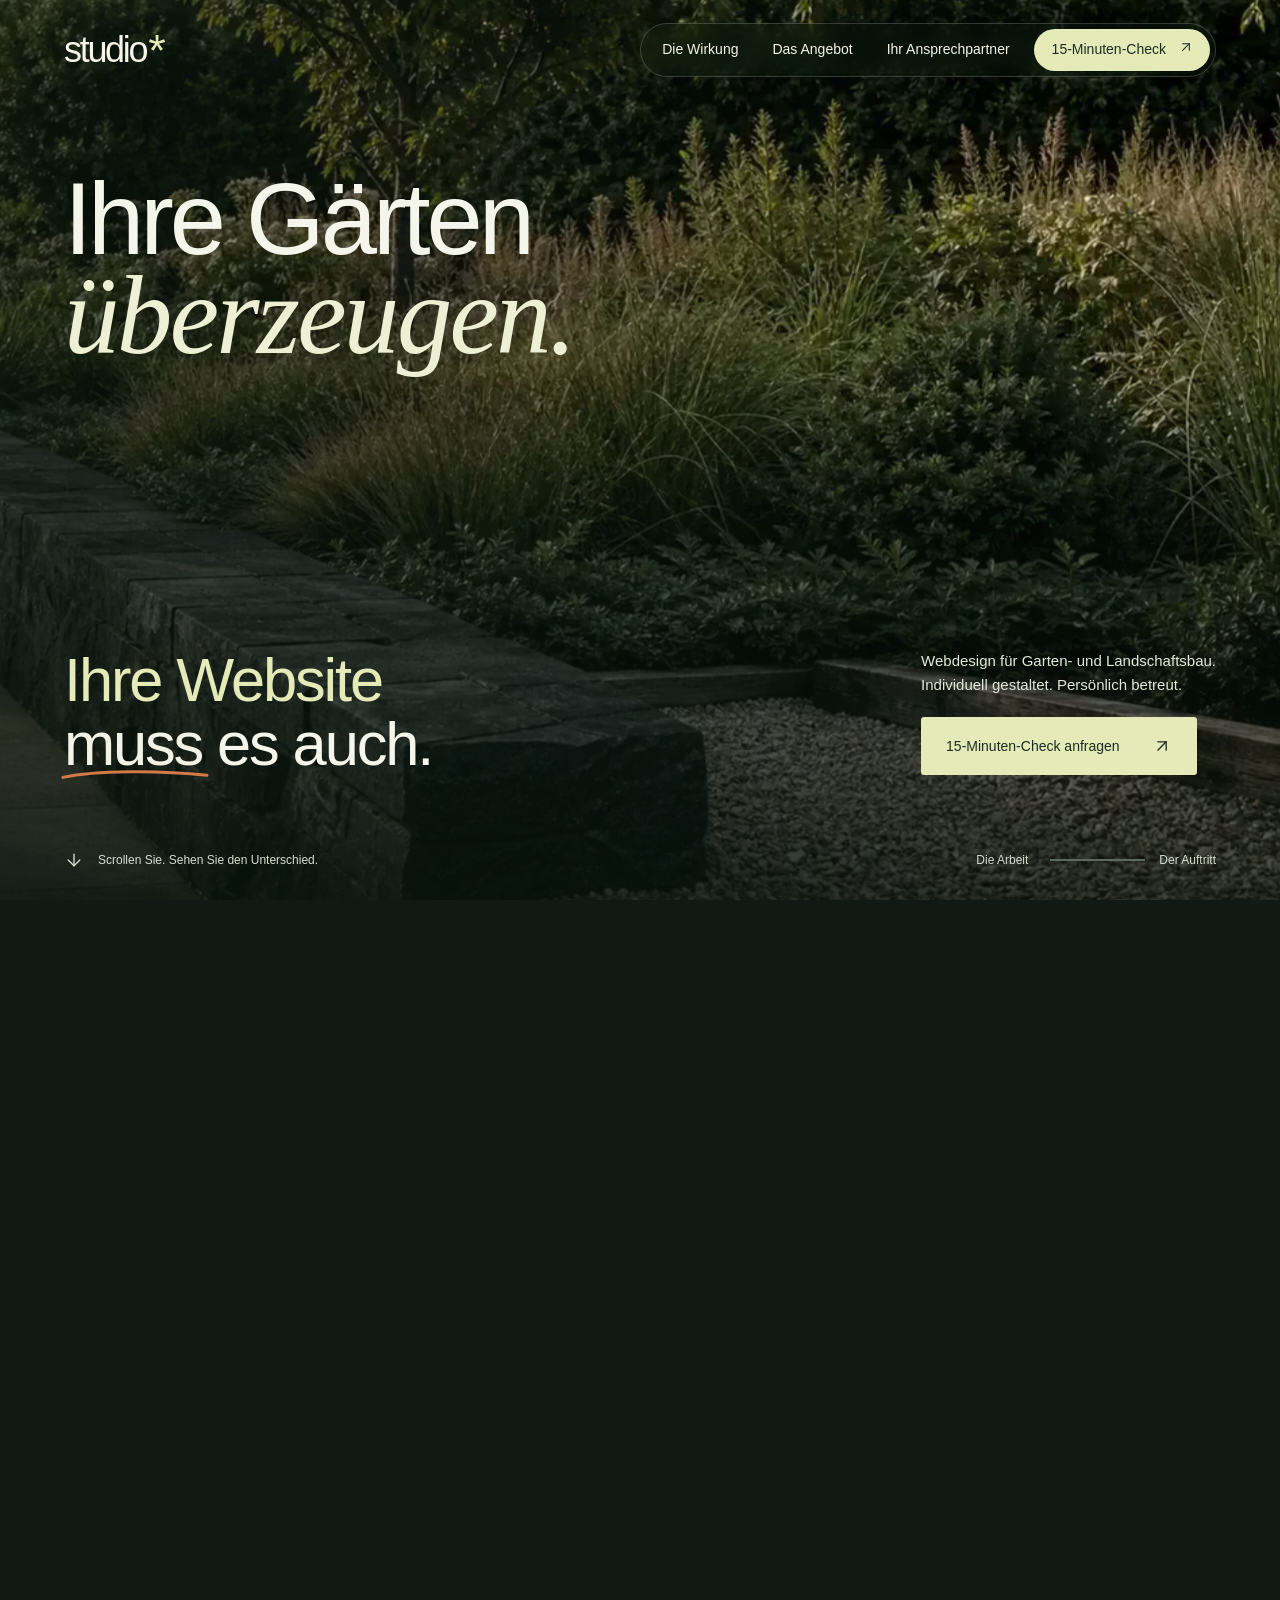
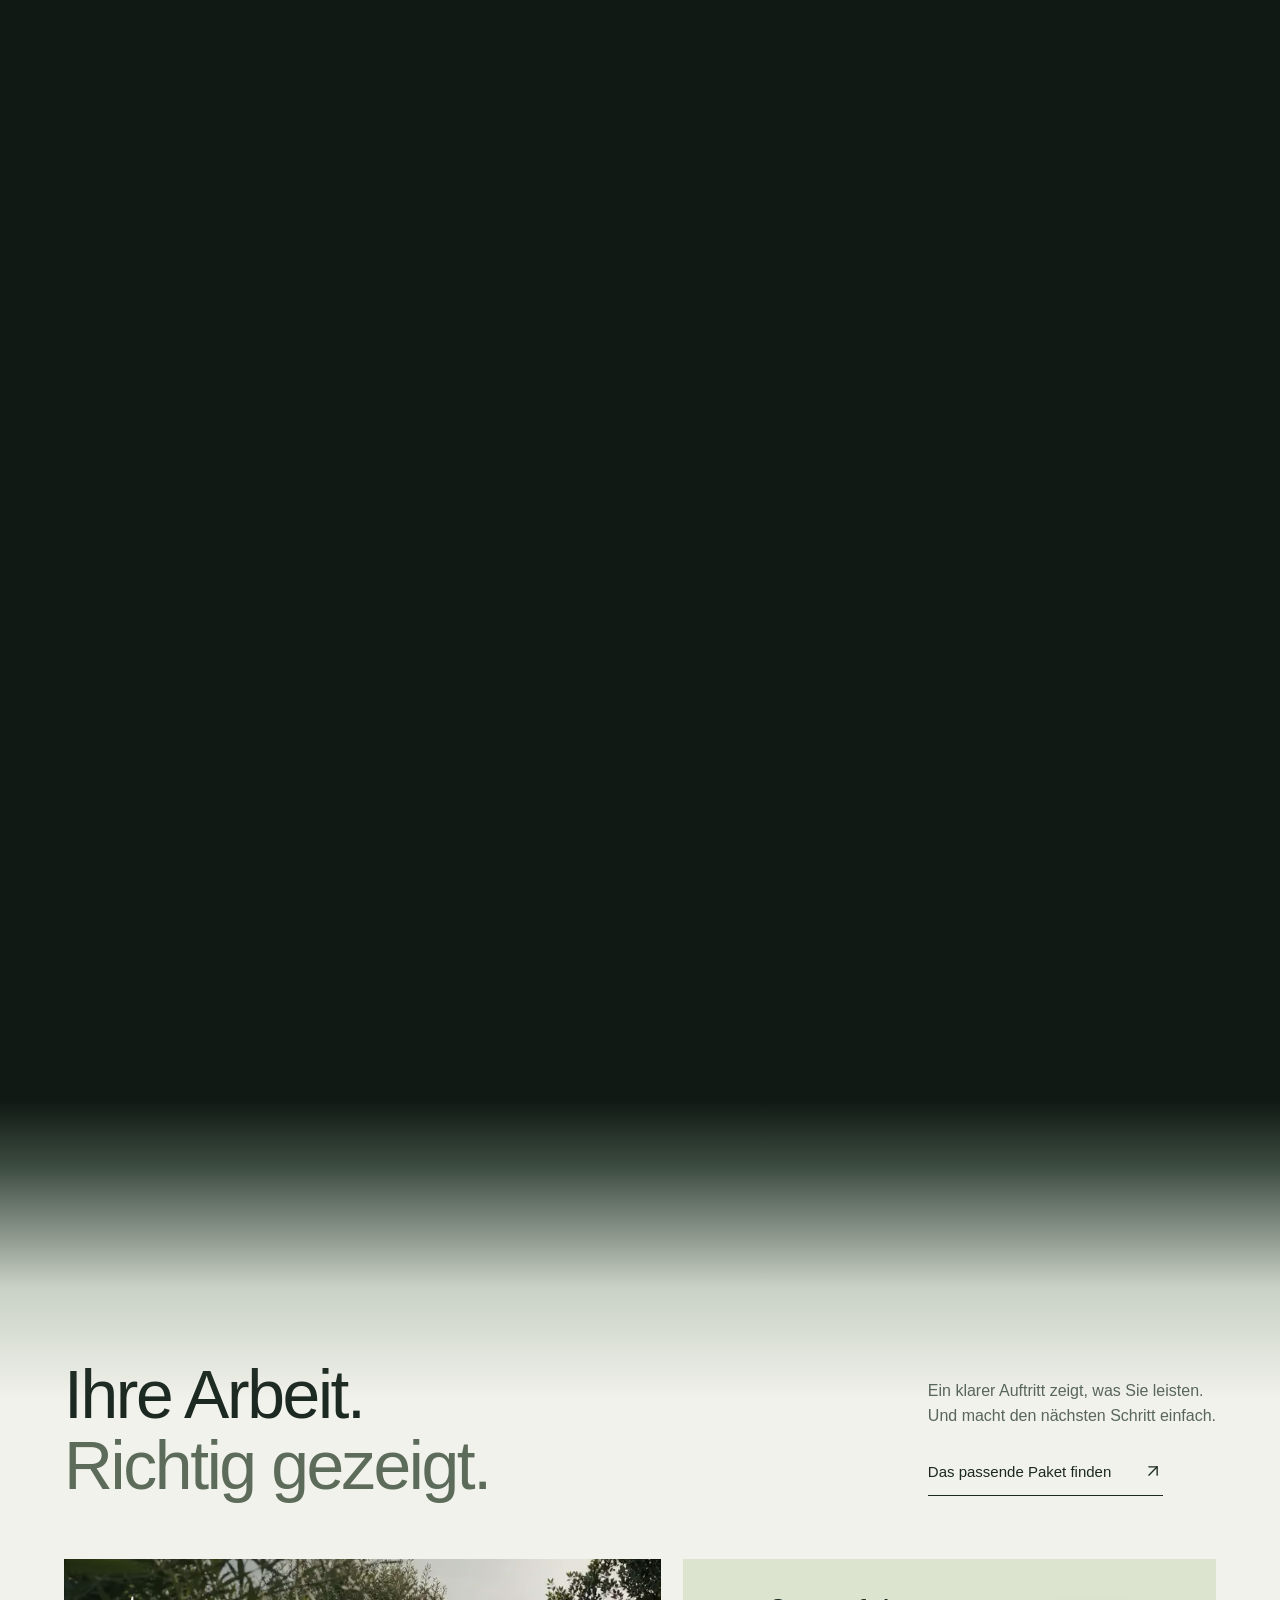
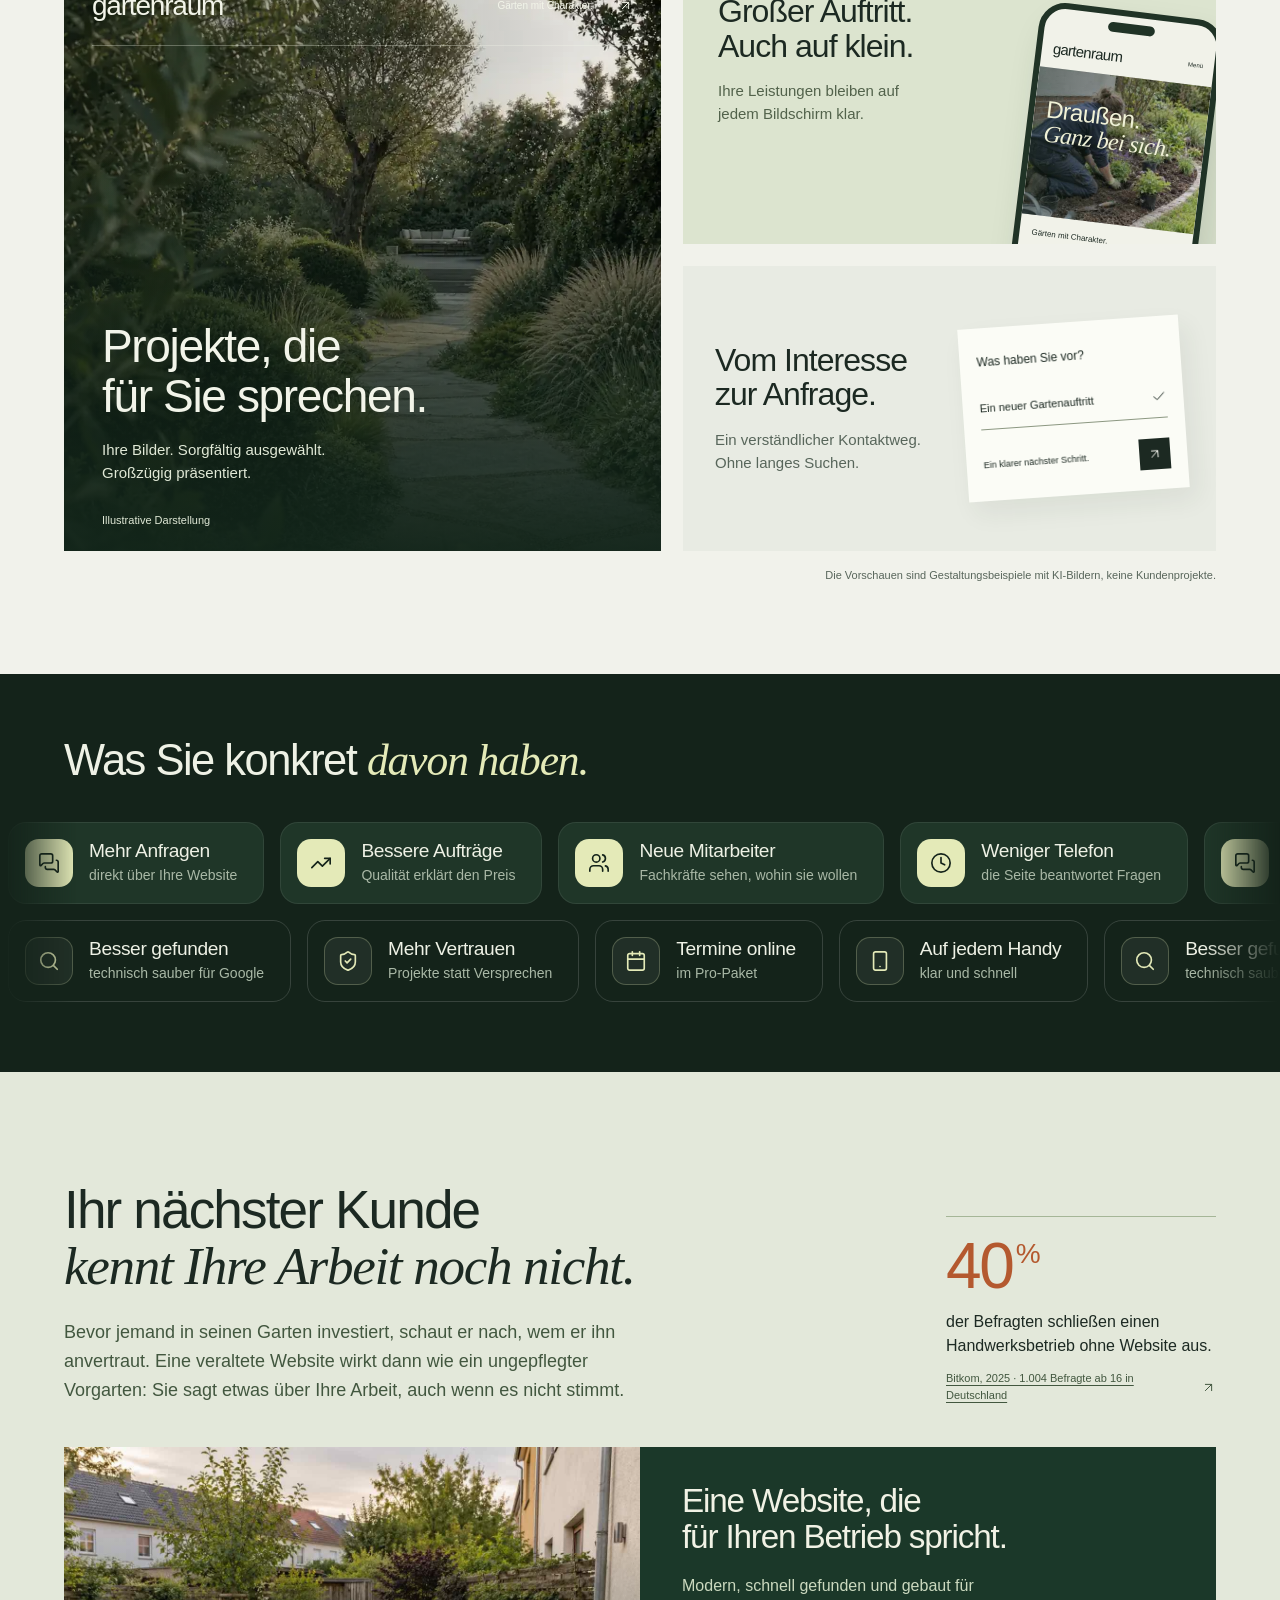
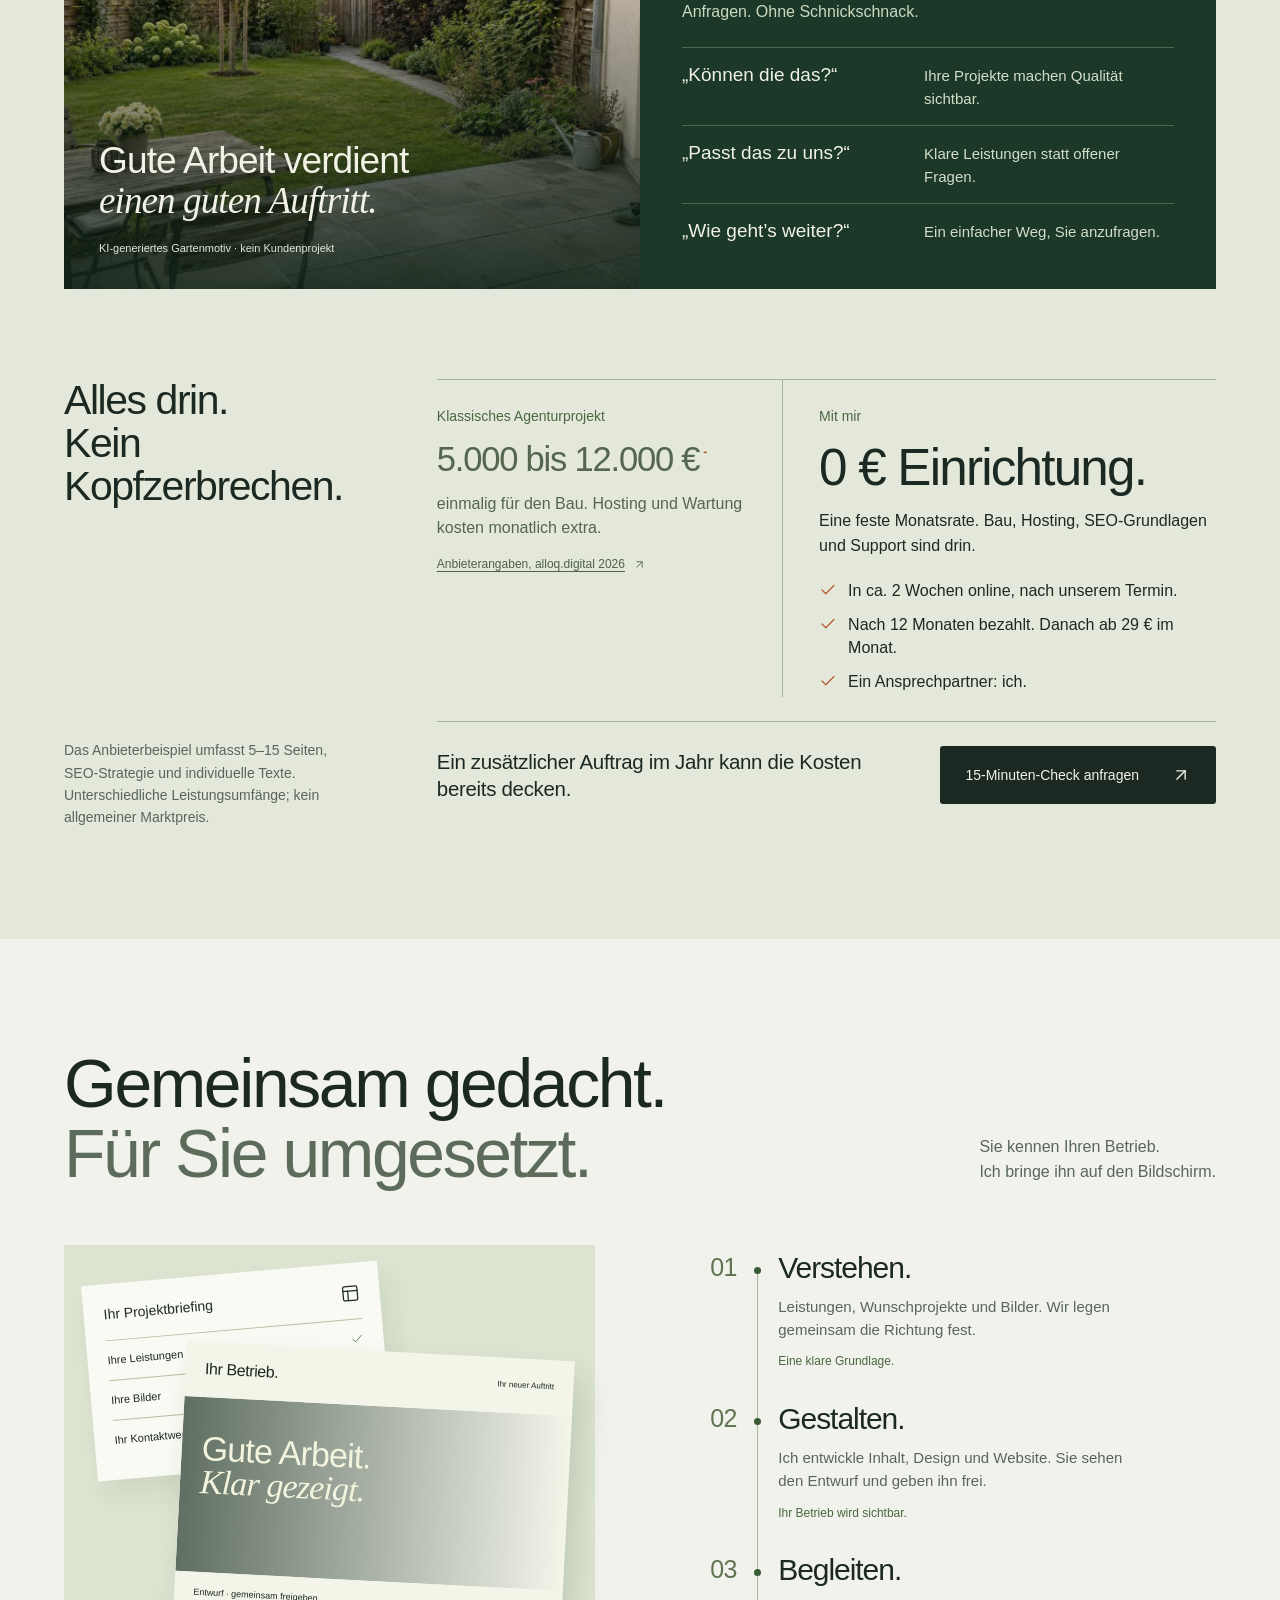
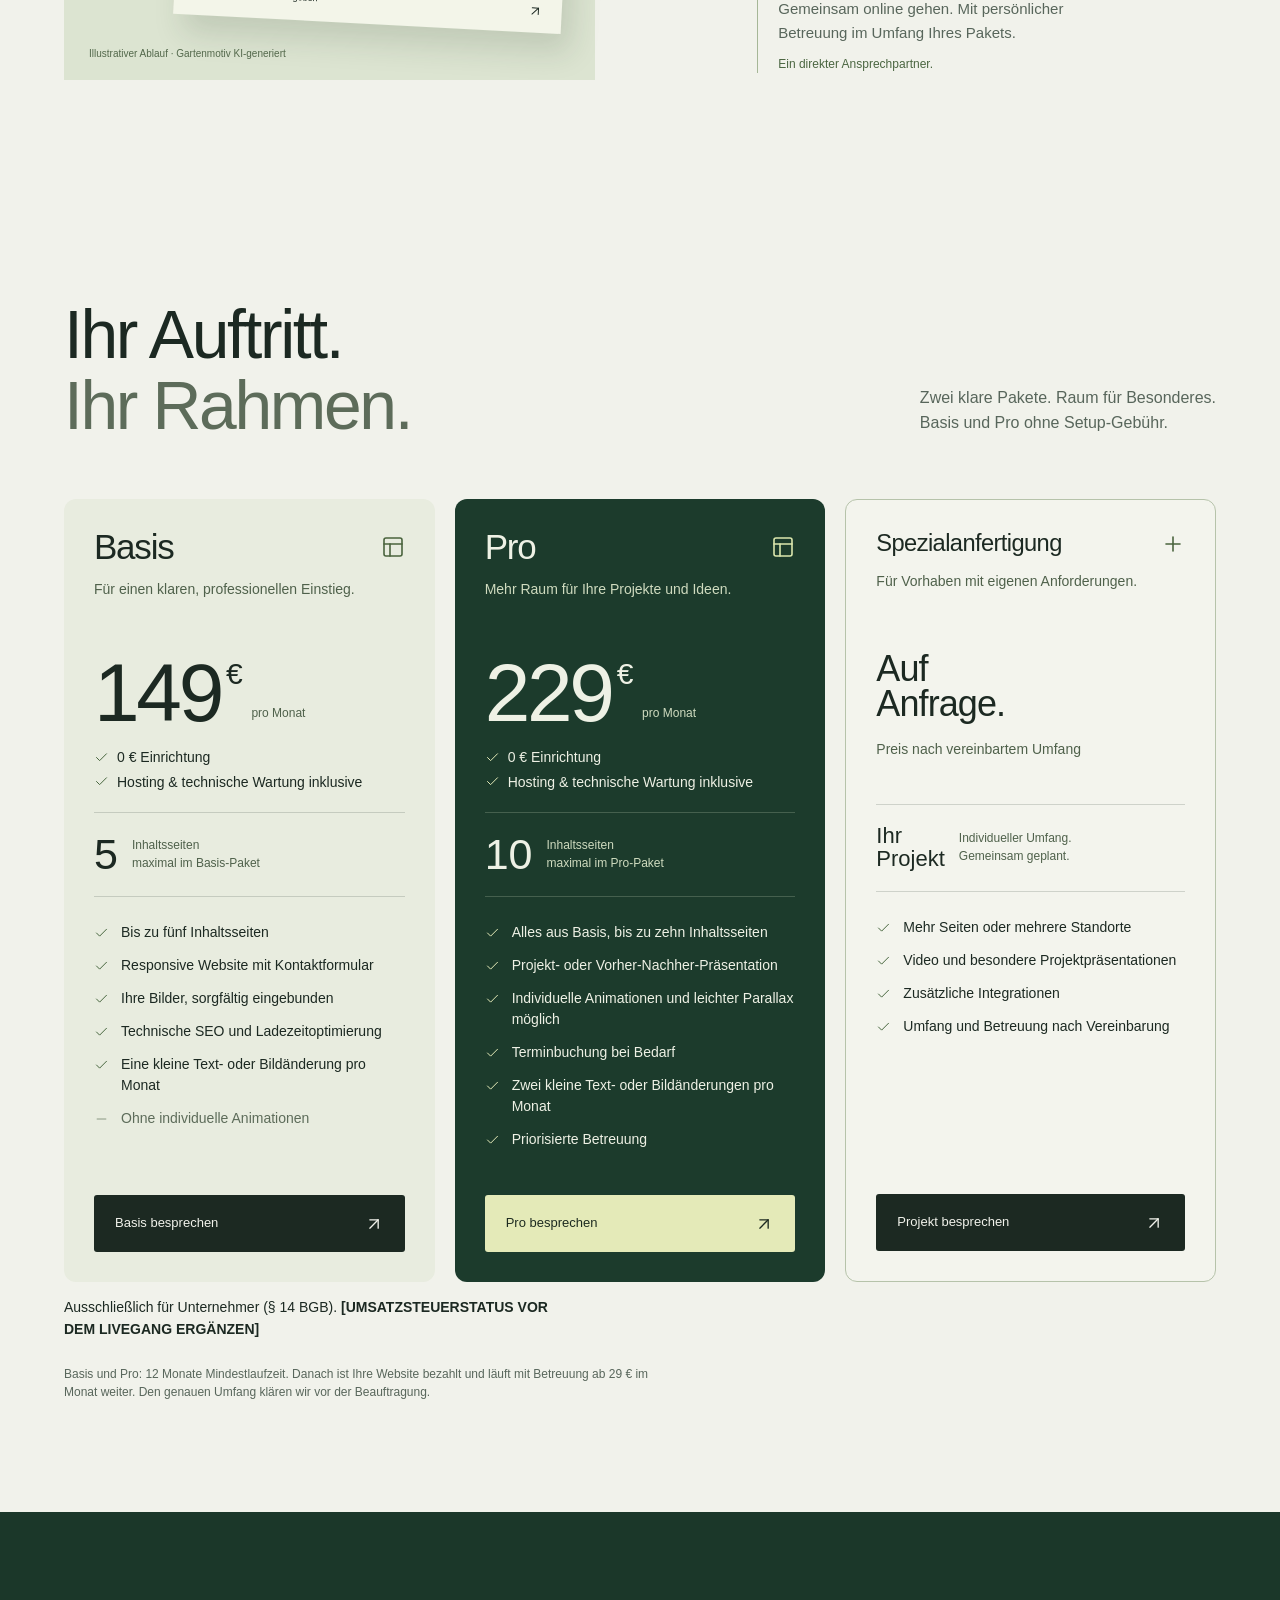
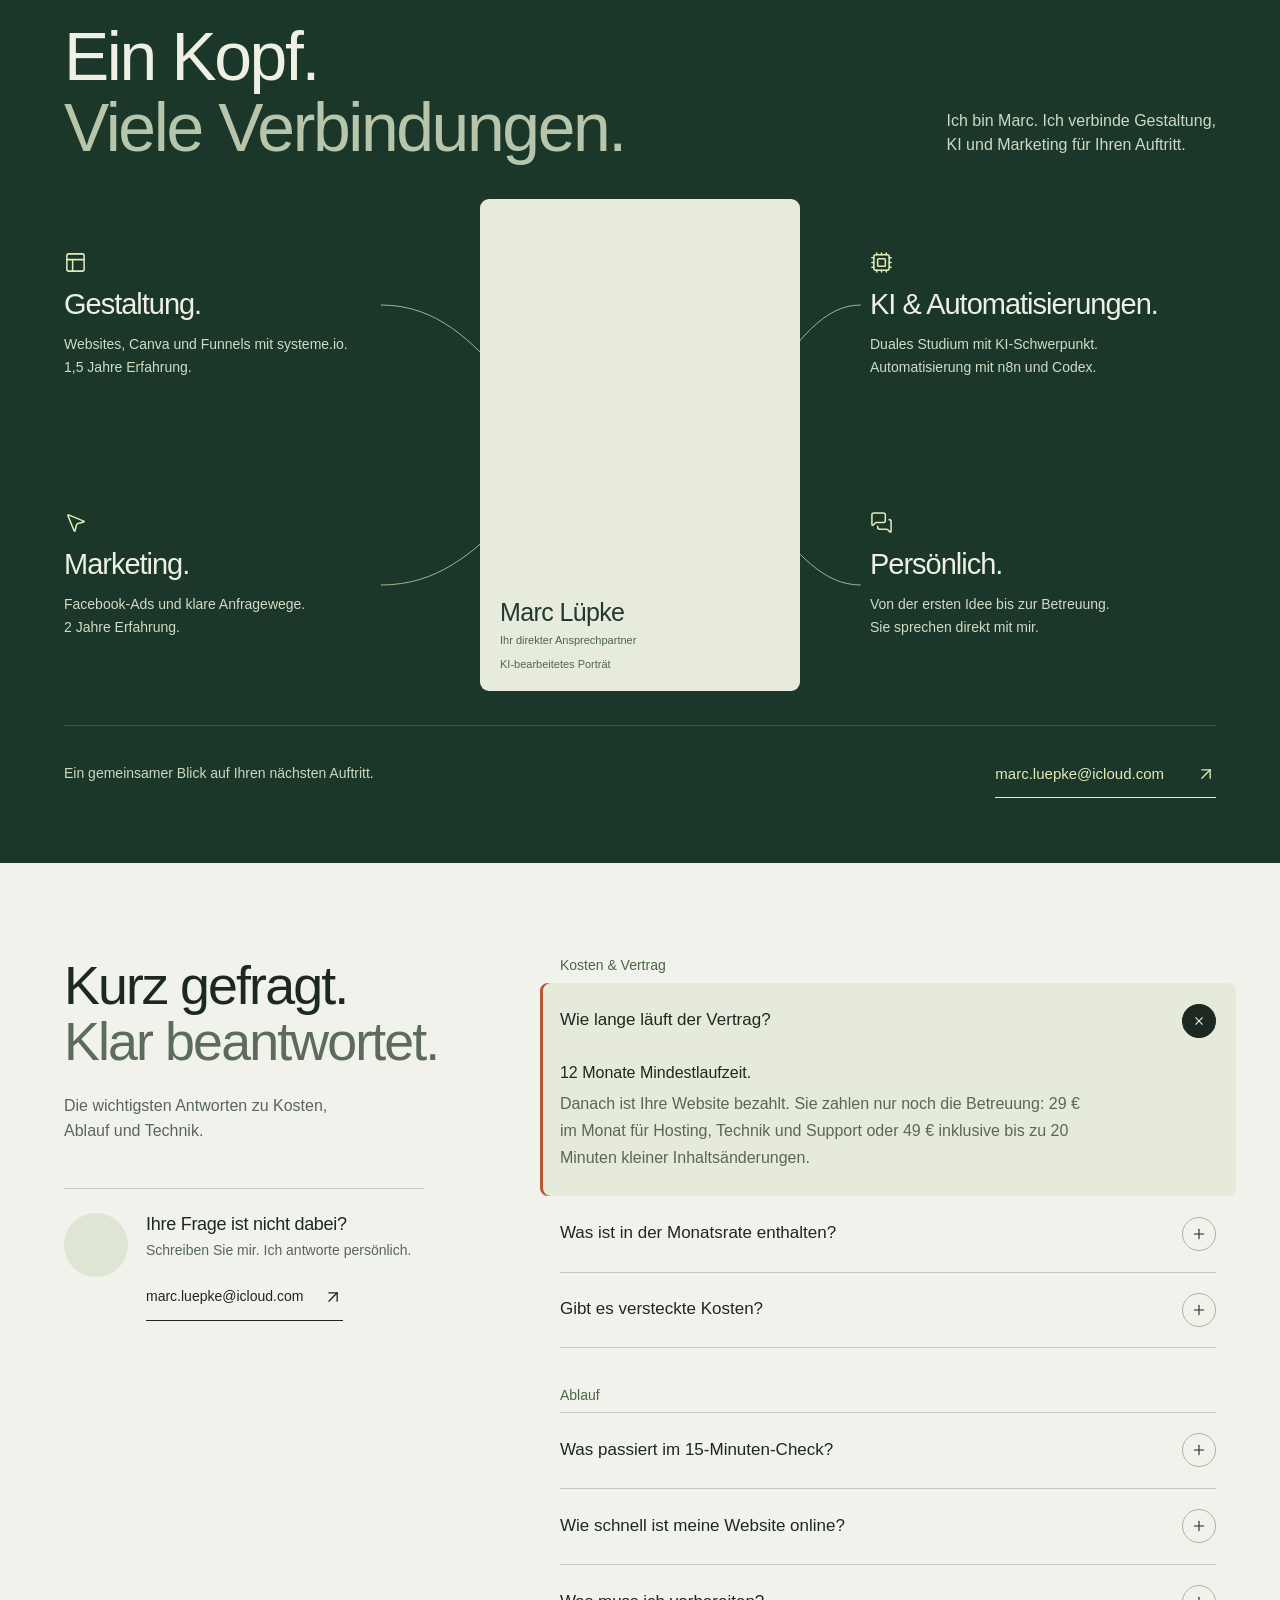
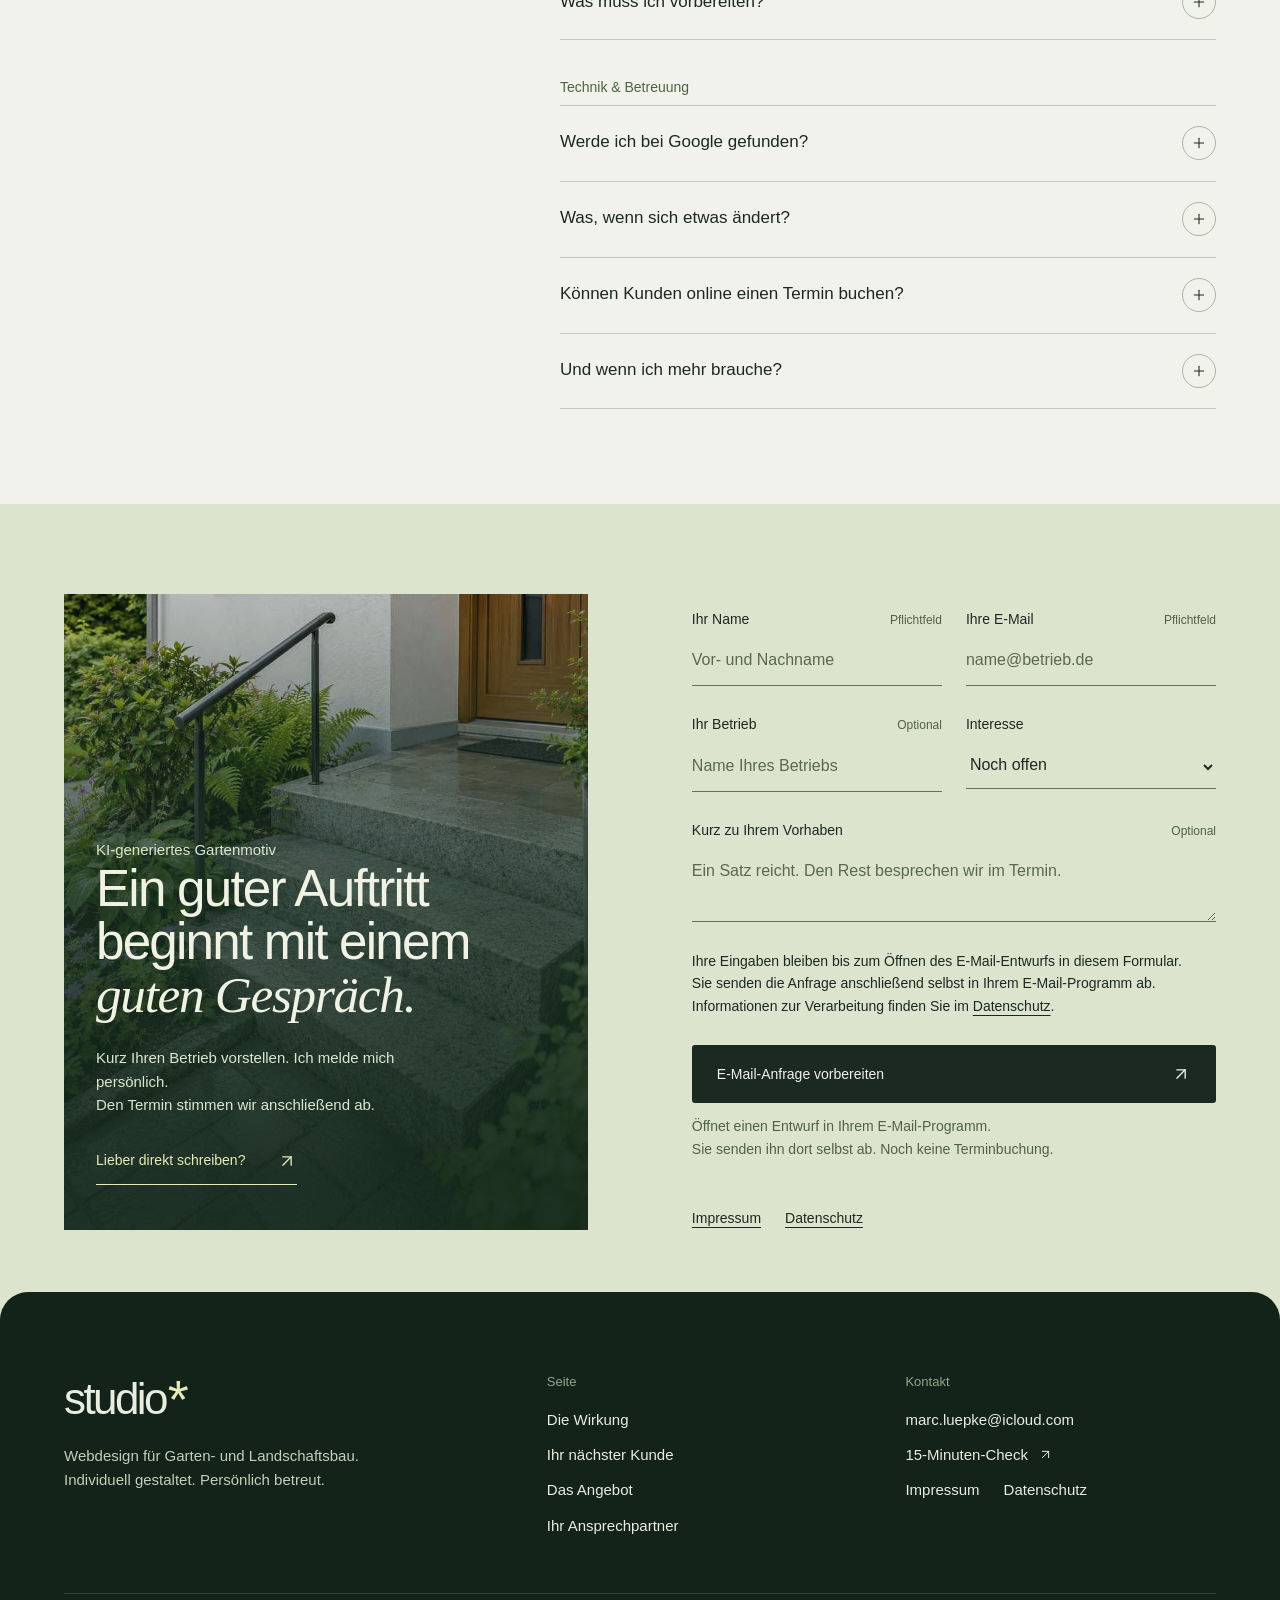
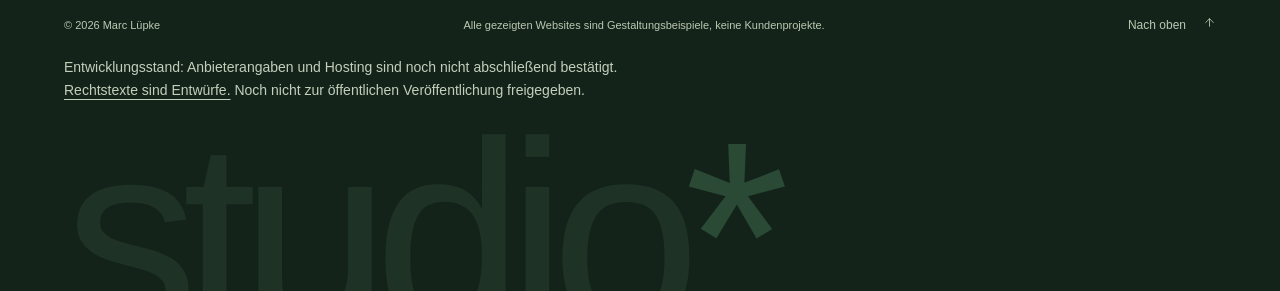
==== index.html @ 51a10da0 "v1" ====
<!doctype html>

<html lang="de">
<head>
  <meta charset="utf-8">
  <meta name="viewport" content="width=device-width, initial-scale=1">
  <meta name="theme-color" content="#15221b">
  <!-- Local draft: noindex is not access protection or a substitute for legal details. -->
  <meta name="robots" content="noindex, nofollow, noarchive">
  <meta name="referrer" content="no-referrer">
  <meta http-equiv="Content-Security-Policy" content="default-src 'self'; script-src 'self'; style-src 'self'; img-src 'self'; font-src 'self'; connect-src 'none'; object-src 'none'; frame-src 'none'; base-uri 'none'; form-action 'none'">
  <title>Webdesign für Garten- und Landschaftsbau · Studio</title>
  <meta name="description" content="Individuelle Websites für Garten- und Landschaftsbaubetriebe. Gestaltung, Umsetzung und persönliche Betreuung von Marc Lüpke. Ab 149 € im Monat.">
  <link rel="preload" as="image" href="img/garten-handwerk.webp" fetchpriority="high">
  <link rel="stylesheet" href="fonts/fonts.css">
  <link rel="stylesheet" href="css/style.css?v=bb6611f1">
  <link rel="stylesheet" href="css/sections.css?v=2698c5e2">
  <link rel="stylesheet" href="css/legal.css?v=20261020">
  <script src="js/init.js"></script>
  <script src="js/site.js?v=security-20261020" defer></script>
  <script src="js/motion.js?v=2597bb24" defer></script>
</head>
<body>
  <svg class="icon-defs" aria-hidden="true" xmlns="http://www.w3.org/2000/svg"><defs><symbol id="icon-arrow-up-right" viewBox="0 0 24 24"><path d="M7 7h10v10" />
  <path d="M7 17 17 7" /></symbol><symbol id="icon-arrow-down" viewBox="0 0 24 24"><path d="M12 5v14" />
  <path d="m19 12-7 7-7-7" /></symbol><symbol id="icon-arrow-up" viewBox="0 0 24 24"><path d="m5 12 7-7 7 7" />
  <path d="M12 19V5" /></symbol><symbol id="icon-plus" viewBox="0 0 24 24"><path d="M5 12h14" />
  <path d="M12 5v14" /></symbol><symbol id="icon-check" viewBox="0 0 24 24"><path d="M20 6 9 17l-5-5" /></symbol><symbol id="icon-minus" viewBox="0 0 24 24"><path d="M5 12h14" /></symbol><symbol id="icon-trending-up" viewBox="0 0 24 24"><path d="M22 7 13.5 15.5 8.5 10.5 2 17" /><path d="M16 7h6v6" /></symbol><symbol id="icon-users" viewBox="0 0 24 24"><path d="M16 21v-2a4 4 0 0 0-4-4H6a4 4 0 0 0-4 4v2" /><circle cx="9" cy="7" r="4" /><path d="M22 21v-2a4 4 0 0 0-3-3.87" /><path d="M16 3.13a4 4 0 0 1 0 7.75" /></symbol><symbol id="icon-clock" viewBox="0 0 24 24"><circle cx="12" cy="12" r="10" /><path d="M12 6v6l4 2" /></symbol><symbol id="icon-search" viewBox="0 0 24 24"><circle cx="11" cy="11" r="8" /><path d="m21 21-4.3-4.3" /></symbol><symbol id="icon-shield-check" viewBox="0 0 24 24"><path d="M20 13c0 5-3.5 7.5-7.66 8.95a1 1 0 0 1-.67-.01C7.5 20.5 4 18 4 13V6a1 1 0 0 1 1-1c2 0 4.5-1.2 6.24-2.72a1.17 1.17 0 0 1 1.52 0C14.51 3.81 17 5 19 5a1 1 0 0 1 1 1z" /><path d="m9 12 2 2 4-4" /></symbol><symbol id="icon-smartphone" viewBox="0 0 24 24"><rect width="14" height="20" x="5" y="2" rx="2" /><path d="M12 18h.01" /></symbol><symbol id="icon-calendar" viewBox="0 0 24 24"><path d="M8 2v4" /><path d="M16 2v4" /><rect width="18" height="18" x="3" y="4" rx="2" /><path d="M3 10h18" /></symbol><symbol id="icon-panels-top-left" viewBox="0 0 24 24">
  <rect width="18" height="18" x="3" y="3" rx="2" />
  <path d="M3 9h18" />
  <path d="M9 21V9" />
</symbol><symbol id="icon-cpu" viewBox="0 0 24 24">
  <path d="M12 20v2" />
  <path d="M12 2v2" />
  <path d="M17 20v2" />
  <path d="M17 2v2" />
  <path d="M2 12h2" />
  <path d="M2 17h2" />
  <path d="M2 7h2" />
  <path d="M20 12h2" />
  <path d="M20 17h2" />
  <path d="M20 7h2" />
  <path d="M7 20v2" />
  <path d="M7 2v2" />
  <rect x="4" y="4" width="16" height="16" rx="2" />
  <rect x="8" y="8" width="8" height="8" rx="1" />
</symbol><symbol id="icon-messages-square" viewBox="0 0 24 24">
  <path d="M16 10a2 2 0 0 1-2 2H6.828a2 2 0 0 0-1.414.586l-2.202 2.202A.71.71 0 0 1 2 14.286V4a2 2 0 0 1 2-2h10a2 2 0 0 1 2 2z" />
  <path d="M20 9a2 2 0 0 1 2 2v10.286a.71.71 0 0 1-1.212.502l-2.202-2.202A2 2 0 0 0 17.172 19H10a2 2 0 0 1-2-2v-1" />
</symbol><symbol id="icon-mouse-pointer-2" viewBox="0 0 24 24">
  <path d="M4.037 4.688a.495.495 0 0 1 .651-.651l16 6.5a.5.5 0 0 1-.063.947l-6.124 1.58a2 2 0 0 0-1.438 1.435l-1.579 6.126a.5.5 0 0 1-.947.063z" />
</symbol></defs></svg>
  <a class="skip" href="#angebot">Zum Inhalt</a>
  <header class="site-header" id="site-header">
    <a class="wordmark" href="#start" aria-label="Studio – Startseite">studio<span aria-hidden="true">*</span></a>
    <button class="menu-toggle" data-menu-toggle aria-expanded="false" aria-controls="site-nav"><span class="menu-label">Menü</span><svg class="icon icon-plus" aria-hidden="true" focusable="false"><use href="#icon-plus"></use></svg></button>
    <nav id="site-nav" aria-label="Hauptnavigation">
      <a href="#wirkung">Die Wirkung</a><a href="#pakete">Das Angebot</a><a href="#marc">Ihr Ansprechpartner</a>
      <a class="nav-contact" href="#kontakt">15-Minuten-Check <svg class="icon icon-arrow-up-right" aria-hidden="true" focusable="false"><use href="#icon-arrow-up-right"></use></svg></a>
    </nav>
  </header>
  <main>
    <section class="story" id="start" aria-labelledby="hero-title">
      <div class="story-stage">
        <div class="hero-photo" aria-hidden="true"><img src="img/garten-handwerk.webp" width="1600" height="686" alt="" fetchpriority="high" decoding="async"></div>
        <div class="hero-shade" aria-hidden="true"></div>
        <div class="hero-intro">
          <h1 id="hero-title">Ihre Gärten<br><em>überzeugen.</em></h1>
          <div class="hero-bottom">
            <p class="hero-promise"><span>Ihre Website</span><br><span class="must-word">muss<svg class="must-stroke" viewBox="0 0 210 20" aria-hidden="true"><path pathLength="1" d="M4 13 C50 3 138 3 205 10"/></svg></span> es auch.</p>
            <div class="hero-action-group"><p class="hero-description">Webdesign für Garten- und Landschaftsbau.<br>Individuell gestaltet. Persönlich betreut.</p><a class="button button-light hero-cta" href="#kontakt">15-Minuten-Check anfragen <svg class="icon" aria-hidden="true" focusable="false"><use href="#icon-arrow-up-right"></use></svg></a></div>
          </div>
        </div>
        <div class="story-old-caption scene-caption" aria-hidden="true"><h2>Der Auftritt macht <br>den <em>Unterschied.</em></h2></div>
        <div class="scene-frame" aria-hidden="true">
          <div class="window-bar"><div class="window-dots"><i></i><i></i><i></i></div><span>Ihr Betrieb im Web</span><svg class="icon icon-arrow-up-right" aria-hidden="true" focusable="false"><use href="#icon-arrow-up-right"></use></svg></div>
          <div class="old-page">
            <div class="os-site">
              <div class="os-head"><span class="os-logo">Gartenbau<b>Musterbetrieb</b></span><span class="os-tel">Tel.: 0123 / 45 67 89<br>info@gartenbau-muster.de</span></div>
              <div class="os-nav"><span>Startseite</span><span>Über uns</span><span>Leistungen</span><span>Galerie</span><span>Kontakt</span></div>
              <div class="os-body"><aside><b>Aktuelles!</b><p>Wir suchen Verstärkung für unser Team.</p><p>Winterdienst 2011/12 jetzt anfragen.</p><a>» mehr</a></aside><div><h3>Herzlich Willkommen auf unserer Homepage!</h3><img src="img/garten-handwerk.webp" width="1600" height="686" alt=""><p>Wir sind Ihr kompetenter Partner rund um Garten und Landschaft. Informieren Sie sich hier über unser breites Leistungsspektrum.</p><p class="os-list"><b>Unsere Leistungen:</b> Gartenpflege, Pflasterarbeiten, Baumfällung, Zaunbau, Winterdienst</p><p><a>» Zu unseren Leistungen</a> &nbsp; <a>» Galerie ansehen</a></p></div></div>
              <div class="os-foot">Besucher: 004.312 &nbsp;|&nbsp; Letzte Aktualisierung: 14.03.2011 &nbsp;|&nbsp; Impressum</div>
            </div>
            <p class="demo-disclosure">Schematisches Gestaltungsbeispiel</p>
          </div>
          <div class="new-page" data-skin="klassisch">
            <div class="demo-scroll">
              <div class="demo-nav"><strong><span class="sk sk-klassisch">Am Lindenhof</span><span class="sk sk-modern">FORM/AUSSEN</span><span class="sk sk-natur">gartenraum.</span></strong><span>Leistungen &nbsp;&nbsp; Gärten &nbsp;&nbsp; Über uns</span><span class="demo-nav-cta">Ihr Gartenprojekt <svg class="icon" aria-hidden="true" focusable="false"><use href="#icon-arrow-up-right"></use></svg></span></div>
              <div class="demo-hero"><div class="demo-hero-copy"><h3><span class="sk sk-klassisch">Gärten mit<br><em>Charakter.</em></span><span class="sk sk-modern">Außen.<br>Neu gedacht.</span><span class="sk sk-natur">Draußen.<br><em>Ganz bei sich.</em></span></h3><p>Durchdacht geplant. Sorgfältig gebaut.<br>Für Ihren ganz eigenen Platz im Grünen.</p><span class="demo-hero-action">Ideen für Ihren Garten <svg class="icon" aria-hidden="true" focusable="false"><use href="#icon-arrow-up-right"></use></svg></span></div><div class="demo-hero-image"><img class="sk-img sk-klassisch" src="img/garten-eingang.jpg" width="900" height="1350" alt=""><img class="sk-img sk-modern" src="img/garten-familie.jpg" width="1400" height="933" alt=""><img class="sk-img sk-natur" src="img/garten-stauden-gross.jpg" width="900" height="1350" alt=""><span>Raum zum Ankommen.</span></div></div>
              <div class="demo-services"><span>Von der ersten Idee<br><strong>bis ins letzte Detail.</strong></span><span>Gartenplanung</span><span>Naturstein & Terrassen</span><span>Pflanzung & Pflege</span></div>
              <div class="demo-projects"><div><h4>Draußen.<br><em>Weitergedacht.</em></h4><p>Material, das bleibt.<br>Grün, das mitwächst.</p></div><div class="demo-project"><img src="img/garten-oliven.webp" width="900" height="1125" alt=""><span>Naturstein & Struktur <svg class="icon" aria-hidden="true" focusable="false"><use href="#icon-arrow-up-right"></use></svg></span></div><div class="demo-project"><img src="img/garten-hecke.jpg" width="900" height="600" alt=""><span>Pflege & Schnitt <svg class="icon" aria-hidden="true" focusable="false"><use href="#icon-arrow-up-right"></use></svg></span></div></div>
              <div class="demo-consult"><span>Am Anfang steht Ihre Idee.</span><span class="demo-consult-cta">Lassen Sie uns darüber sprechen <svg class="icon" aria-hidden="true" focusable="false"><use href="#icon-arrow-up-right"></use></svg></span></div>
              <div class="demo-footer"><strong><span class="sk sk-klassisch">Am Lindenhof</span><span class="sk sk-modern">FORM/AUSSEN</span><span class="sk sk-natur">gartenraum</span></strong><span>Planung. Gestaltung. Pflege.</span><span>Kontakt &nbsp; · &nbsp; Impressum</span></div>
            </div>
            <p class="demo-concept-note">Gestaltungsbeispiel mit KI-Bildern · kein Kundenprojekt</p>
          </div>
        </div>
        <div class="scene-side" aria-hidden="true">
          <div class="sp-phone">
            <div class="sp-old"><div class="sp-old-head">GARTENBAU MUSTERBETRIEB</div><div class="sp-old-nav"></div><div class="sp-old-body"><i></i><i></i><i></i><img src="img/garten-handwerk.webp" width="1600" height="686" alt=""><i></i><i></i></div></div>
            <div class="sp-new"><div class="sp-banner"><svg class="icon" aria-hidden="true" focusable="false"><use href="#icon-messages-square"></use></svg><span><b>Neue Anfrage</b>Terrasse, ca. 60 m²</span></div><div class="sp-new-nav"><span class="sk sk-klassisch">Am Lindenhof</span><span class="sk sk-modern">FORM/AUSSEN</span><span class="sk sk-natur">gartenraum.</span><b></b></div><div class="sp-new-img"><img class="sk-img sk-klassisch" src="img/garten-eingang.jpg" width="900" height="1350" alt=""><img class="sk-img sk-modern" src="img/garten-familie.jpg" width="1400" height="933" alt=""><img class="sk-img sk-natur" src="img/garten-stauden-gross.jpg" width="900" height="1350" alt=""></div><div class="sp-new-copy"><strong><span class="sk sk-klassisch">Gärten mit Charakter.</span><span class="sk sk-modern">AUSSEN. NEU GEDACHT.</span><span class="sk sk-natur">Draußen. Ganz bei sich.</span></strong><span class="sp-new-cta">Gartenprojekt anfragen</span></div></div>
          </div>
          <p class="sp-warning">Nicht fürs Handy gebaut</p>
          <p class="sp-warning sp-warning-2">Seit 2011 nicht aktualisiert</p>
          <div class="sc-notes">
            <div class="sc-note sc-note-1"><div class="sc-note-head"><span class="sc-app"><svg class="icon" aria-hidden="true" focusable="false"><use href="#icon-messages-square"></use></svg></span><span>Website</span><time>jetzt</time></div><strong>Neue Anfrage</strong><p>Terrasse und Bepflanzung, ca. 60 m². Bitte um Rückruf.</p></div>
            <div class="sc-note sc-note-2"><div class="sc-note-head"><span class="sc-app sc-app-cal"><svg class="icon" aria-hidden="true" focusable="false"><use href="#icon-calendar"></use></svg></span><span>Termine</span><time>jetzt</time></div><strong>Termin gebucht</strong><p>Beratung vor Ort, Donnerstag, 10:00 Uhr</p></div>
          </div>
          <div class="sc-style"><span class="sc-style-label">Look: <b class="sk sk-klassisch">Klassisch</b><b class="sk sk-modern">Modern</b><b class="sk sk-natur">Natürlich</b></span><span class="sc-swatches"><i></i><i></i><i></i></span><span class="sc-font"><span class="sk sk-klassisch">Georgia, Weiß, Waldgrün</span><span class="sk sk-modern">Helvetica, Wald, Lichtgrün</span><span class="sk sk-natur">Palatino, Salbei, Moos</span></span></div>
        </div>
        <div class="story-new-caption scene-caption" aria-hidden="true"><h2>Damit Qualität <br><em>sichtbar wird.</em></h2><p>Jeder Betrieb bekommt seinen eigenen Auftritt. Keine Vorlage.</p></div>
        <div class="story-floor"><span class="story-hint"><svg class="icon icon-arrow-down" aria-hidden="true" focusable="false"><use href="#icon-arrow-down"></use></svg> Scrollen Sie. Sehen Sie den Unterschied.</span><span class="story-step" aria-hidden="true"><b data-scene-label>Die Arbeit</b><span class="step-track"><i></i></span><span>Der Auftritt</span></span></div>
      </div>
    </section>
    <section class="impact chapter" id="wirkung" data-tone="paper" aria-labelledby="impact-title">
      <div class="section-intro">
        <h2 id="impact-title">Ihre Arbeit.<br><span class="quiet">Richtig gezeigt.</span></h2>
        <div><p>Ein klarer Auftritt zeigt, was Sie leisten.<br>Und macht den nächsten Schritt einfach.</p><a class="text-link" href="#pakete">Das passende Paket finden <svg class="icon" aria-hidden="true" focusable="false"><use href="#icon-arrow-up-right"></use></svg></a></div>
      </div>
      <div class="feature-board" data-reveal>
        <article class="feature-projects">
          <img src="img/garten-oliven.webp" width="900" height="1125" loading="lazy" alt="Natursteinweg zwischen Olivenbäumen und dichter Gartenbepflanzung">
          <div class="feature-projects-shade" aria-hidden="true"></div>
          <div class="project-frame" aria-hidden="true"><span>gartenraum</span><span>Gärten mit Charakter.</span><svg class="icon" aria-hidden="true" focusable="false"><use href="#icon-arrow-up-right"></use></svg></div>
          <div class="feature-projects-copy"><h3>Projekte, die<br>für Sie sprechen.</h3><p>Ihre Bilder. Sorgfältig ausgewählt.<br>Großzügig präsentiert.</p></div>
          <span class="example-note">Illustrative Darstellung</span>
        </article>
        <article class="feature-mobile">
          <div class="feature-copy"><h3>Großer Auftritt.<br>Auch auf klein.</h3><p>Ihre Leistungen bleiben auf jedem Bildschirm klar.</p></div>
          <div class="phone-preview" aria-hidden="true">
            <div class="phone-camera"></div><div class="phone-nav">gartenraum<span>Menü</span></div>
            <div class="phone-garden"><img src="img/garten-stauden.jpg" width="400" height="600" loading="lazy" alt=""><span>Draußen.<br><em>Ganz bei sich.</em></span></div>
            <div class="phone-content"><span>Gärten mit Charakter.</span><div class="phone-lines"></div><span class="phone-action">Ihr Gartenprojekt <svg class="icon" aria-hidden="true" focusable="false"><use href="#icon-arrow-up-right"></use></svg></span></div>
          </div>
        </article>
        <article class="feature-inquiry">
          <div class="inquiry-preview" aria-hidden="true"><span>Was haben Sie vor?</span><div>Ein neuer Gartenauftritt <svg class="icon" aria-hidden="true" focusable="false"><use href="#icon-check"></use></svg></div><div class="inquiry-preview-end"><span>Ein klarer nächster Schritt.</span><span><svg class="icon" aria-hidden="true" focusable="false"><use href="#icon-arrow-up-right"></use></svg></span></div></div>
          <div class="feature-copy"><h3>Vom Interesse<br>zur Anfrage.</h3><p>Ein verständlicher Kontaktweg.<br>Ohne langes Suchen.</p></div>
        </article>
      </div>
      <p class="feature-disclosure">Die Vorschauen sind Gestaltungsbeispiele mit KI-Bildern, keine Kundenprojekte.</p>
      <div class="impact-gains" aria-labelledby="gains-title">
        <h3 id="gains-title">Was Sie konkret <em>davon haben.</em></h3>
        <div class="gains-rows"><div class="gains-row gains-row-a"><ul class="gains-track"><li class="gain"><span class="gain-icon"><svg class="icon" aria-hidden="true" focusable="false"><use href="#icon-messages-square"></use></svg></span><span class="gain-copy"><strong>Mehr Anfragen</strong><span>direkt über Ihre Website</span></span></li><li class="gain"><span class="gain-icon"><svg class="icon" aria-hidden="true" focusable="false"><use href="#icon-trending-up"></use></svg></span><span class="gain-copy"><strong>Bessere Aufträge</strong><span>Qualität erklärt den Preis</span></span></li><li class="gain"><span class="gain-icon"><svg class="icon" aria-hidden="true" focusable="false"><use href="#icon-users"></use></svg></span><span class="gain-copy"><strong>Neue Mitarbeiter</strong><span>Fachkräfte sehen, wohin sie wollen</span></span></li><li class="gain"><span class="gain-icon"><svg class="icon" aria-hidden="true" focusable="false"><use href="#icon-clock"></use></svg></span><span class="gain-copy"><strong>Weniger Telefon</strong><span>die Seite beantwortet Fragen</span></span></li><li class="gain" aria-hidden="true"><span class="gain-icon"><svg class="icon" aria-hidden="true" focusable="false"><use href="#icon-messages-square"></use></svg></span><span class="gain-copy"><strong>Mehr Anfragen</strong><span>direkt über Ihre Website</span></span></li><li class="gain" aria-hidden="true"><span class="gain-icon"><svg class="icon" aria-hidden="true" focusable="false"><use href="#icon-trending-up"></use></svg></span><span class="gain-copy"><strong>Bessere Aufträge</strong><span>Qualität erklärt den Preis</span></span></li><li class="gain" aria-hidden="true"><span class="gain-icon"><svg class="icon" aria-hidden="true" focusable="false"><use href="#icon-users"></use></svg></span><span class="gain-copy"><strong>Neue Mitarbeiter</strong><span>Fachkräfte sehen, wohin sie wollen</span></span></li><li class="gain" aria-hidden="true"><span class="gain-icon"><svg class="icon" aria-hidden="true" focusable="false"><use href="#icon-clock"></use></svg></span><span class="gain-copy"><strong>Weniger Telefon</strong><span>die Seite beantwortet Fragen</span></span></li></ul><ul class="gains-track" aria-hidden="true"><li class="gain"><span class="gain-icon"><svg class="icon" aria-hidden="true" focusable="false"><use href="#icon-messages-square"></use></svg></span><span class="gain-copy"><strong>Mehr Anfragen</strong><span>direkt über Ihre Website</span></span></li><li class="gain"><span class="gain-icon"><svg class="icon" aria-hidden="true" focusable="false"><use href="#icon-trending-up"></use></svg></span><span class="gain-copy"><strong>Bessere Aufträge</strong><span>Qualität erklärt den Preis</span></span></li><li class="gain"><span class="gain-icon"><svg class="icon" aria-hidden="true" focusable="false"><use href="#icon-users"></use></svg></span><span class="gain-copy"><strong>Neue Mitarbeiter</strong><span>Fachkräfte sehen, wohin sie wollen</span></span></li><li class="gain"><span class="gain-icon"><svg class="icon" aria-hidden="true" focusable="false"><use href="#icon-clock"></use></svg></span><span class="gain-copy"><strong>Weniger Telefon</strong><span>die Seite beantwortet Fragen</span></span></li><li class="gain"><span class="gain-icon"><svg class="icon" aria-hidden="true" focusable="false"><use href="#icon-messages-square"></use></svg></span><span class="gain-copy"><strong>Mehr Anfragen</strong><span>direkt über Ihre Website</span></span></li><li class="gain"><span class="gain-icon"><svg class="icon" aria-hidden="true" focusable="false"><use href="#icon-trending-up"></use></svg></span><span class="gain-copy"><strong>Bessere Aufträge</strong><span>Qualität erklärt den Preis</span></span></li><li class="gain"><span class="gain-icon"><svg class="icon" aria-hidden="true" focusable="false"><use href="#icon-users"></use></svg></span><span class="gain-copy"><strong>Neue Mitarbeiter</strong><span>Fachkräfte sehen, wohin sie wollen</span></span></li><li class="gain"><span class="gain-icon"><svg class="icon" aria-hidden="true" focusable="false"><use href="#icon-clock"></use></svg></span><span class="gain-copy"><strong>Weniger Telefon</strong><span>die Seite beantwortet Fragen</span></span></li></ul></div>
        <div class="gains-row gains-row-b"><ul class="gains-track"><li class="gain"><span class="gain-icon"><svg class="icon" aria-hidden="true" focusable="false"><use href="#icon-search"></use></svg></span><span class="gain-copy"><strong>Besser gefunden</strong><span>technisch sauber für Google</span></span></li><li class="gain"><span class="gain-icon"><svg class="icon" aria-hidden="true" focusable="false"><use href="#icon-shield-check"></use></svg></span><span class="gain-copy"><strong>Mehr Vertrauen</strong><span>Projekte statt Versprechen</span></span></li><li class="gain"><span class="gain-icon"><svg class="icon" aria-hidden="true" focusable="false"><use href="#icon-calendar"></use></svg></span><span class="gain-copy"><strong>Termine online</strong><span>im Pro-Paket</span></span></li><li class="gain"><span class="gain-icon"><svg class="icon" aria-hidden="true" focusable="false"><use href="#icon-smartphone"></use></svg></span><span class="gain-copy"><strong>Auf jedem Handy</strong><span>klar und schnell</span></span></li><li class="gain" aria-hidden="true"><span class="gain-icon"><svg class="icon" aria-hidden="true" focusable="false"><use href="#icon-search"></use></svg></span><span class="gain-copy"><strong>Besser gefunden</strong><span>technisch sauber für Google</span></span></li><li class="gain" aria-hidden="true"><span class="gain-icon"><svg class="icon" aria-hidden="true" focusable="false"><use href="#icon-shield-check"></use></svg></span><span class="gain-copy"><strong>Mehr Vertrauen</strong><span>Projekte statt Versprechen</span></span></li><li class="gain" aria-hidden="true"><span class="gain-icon"><svg class="icon" aria-hidden="true" focusable="false"><use href="#icon-calendar"></use></svg></span><span class="gain-copy"><strong>Termine online</strong><span>im Pro-Paket</span></span></li><li class="gain" aria-hidden="true"><span class="gain-icon"><svg class="icon" aria-hidden="true" focusable="false"><use href="#icon-smartphone"></use></svg></span><span class="gain-copy"><strong>Auf jedem Handy</strong><span>klar und schnell</span></span></li></ul><ul class="gains-track" aria-hidden="true"><li class="gain"><span class="gain-icon"><svg class="icon" aria-hidden="true" focusable="false"><use href="#icon-search"></use></svg></span><span class="gain-copy"><strong>Besser gefunden</strong><span>technisch sauber für Google</span></span></li><li class="gain"><span class="gain-icon"><svg class="icon" aria-hidden="true" focusable="false"><use href="#icon-shield-check"></use></svg></span><span class="gain-copy"><strong>Mehr Vertrauen</strong><span>Projekte statt Versprechen</span></span></li><li class="gain"><span class="gain-icon"><svg class="icon" aria-hidden="true" focusable="false"><use href="#icon-calendar"></use></svg></span><span class="gain-copy"><strong>Termine online</strong><span>im Pro-Paket</span></span></li><li class="gain"><span class="gain-icon"><svg class="icon" aria-hidden="true" focusable="false"><use href="#icon-smartphone"></use></svg></span><span class="gain-copy"><strong>Auf jedem Handy</strong><span>klar und schnell</span></span></li><li class="gain"><span class="gain-icon"><svg class="icon" aria-hidden="true" focusable="false"><use href="#icon-search"></use></svg></span><span class="gain-copy"><strong>Besser gefunden</strong><span>technisch sauber für Google</span></span></li><li class="gain"><span class="gain-icon"><svg class="icon" aria-hidden="true" focusable="false"><use href="#icon-shield-check"></use></svg></span><span class="gain-copy"><strong>Mehr Vertrauen</strong><span>Projekte statt Versprechen</span></span></li><li class="gain"><span class="gain-icon"><svg class="icon" aria-hidden="true" focusable="false"><use href="#icon-calendar"></use></svg></span><span class="gain-copy"><strong>Termine online</strong><span>im Pro-Paket</span></span></li><li class="gain"><span class="gain-icon"><svg class="icon" aria-hidden="true" focusable="false"><use href="#icon-smartphone"></use></svg></span><span class="gain-copy"><strong>Auf jedem Handy</strong><span>klar und schnell</span></span></li></ul></div></div>
      </div>
    </section>
    <section class="value chapter" id="warum" data-tone="sage" aria-labelledby="value-title">
      <div class="value-opening">
        <div><h2 id="value-title">Ihr nächster Kunde<br><em>kennt Ihre Arbeit noch nicht.</em></h2><p class="value-lead">Bevor jemand in seinen Garten investiert, schaut er nach, wem er ihn anvertraut. Eine veraltete Website wirkt dann wie ein ungepflegter Vorgarten: Sie sagt etwas über Ihre Arbeit, auch wenn es nicht stimmt.</p></div>
        <aside class="value-evidence" aria-label="Warum eine Website wichtig ist"><p><strong>40<span>%</span></strong> der Befragten schließen einen Handwerksbetrieb <b>ohne Website</b> aus.</p><a href="https://www.bitkom.org/Presse/Presseinformation/Handwerkersuche-Gespraech-schlaegt-Netz" target="_blank" rel="noopener noreferrer">Bitkom, 2025 · 1.004 Befragte ab 16 in Deutschland <svg class="icon" aria-hidden="true" focusable="false"><use href="#icon-arrow-up-right"></use></svg></a></aside>
      </div>
      <div class="value-landscape">
        <figure class="value-garden"><img src="img/garten-familie.jpg" width="1400" height="933" loading="lazy" alt="Fertig angelegter Familiengarten mit Rasen, Natursteinterrasse und Staudenbeeten"><figcaption>Gute Arbeit verdient<br><em>einen guten Auftritt.</em><small>KI-generiertes Gartenmotiv · kein Kundenprojekt</small></figcaption></figure>
        <div class="value-answer"><h3>Eine Website, die<br>für Ihren Betrieb spricht.</h3><p>Modern, schnell gefunden und gebaut für Anfragen. Ohne Schnickschnack.</p><dl><div><dt>„Können die das?“</dt><dd>Ihre Projekte machen Qualität sichtbar.</dd></div><div><dt>„Passt das zu uns?“</dt><dd>Klare Leistungen statt offener Fragen.</dd></div><div><dt>„Wie geht’s weiter?“</dt><dd>Ein einfacher Weg, Sie anzufragen.</dd></div></dl></div>
      </div>
      <div class="value-deal" data-reveal>
        <h3>Alles drin.<br>Kein Kopfzerbrechen.</h3>
        <div class="deal-compare">
          <div class="deal-before"><p class="deal-label">Klassisches Agenturprojekt</p><p class="deal-figure"><span class="deal-strike-wrap">5.000 bis 12.000 €<svg class="deal-strike" viewBox="0 0 200 40" preserveAspectRatio="none" aria-hidden="true"><path pathLength="1" d="M3 30 C55 22 140 16 197 9"/></svg></span></p><p>einmalig für den Bau. Hosting und Wartung kosten monatlich extra.</p><a class="deal-source" href="https://alloq.digital/de/blog/firmenwebsite-erstellen-lassen/" target="_blank" rel="noopener noreferrer">Anbieterangaben, alloq.digital 2026 <svg class="icon" aria-hidden="true" focusable="false"><use href="#icon-arrow-up-right"></use></svg></a></div>
          <div class="deal-now"><p class="deal-label">Mit mir</p><p class="deal-figure">0 € Einrichtung.</p><p>Eine feste Monatsrate. Bau, Hosting, SEO-Grundlagen und Support sind drin.</p><ul class="deal-points"><li><svg class="icon" aria-hidden="true" focusable="false"><use href="#icon-check"></use></svg><span>In ca. 2 Wochen online, nach unserem Termin.</span></li><li><svg class="icon" aria-hidden="true" focusable="false"><use href="#icon-check"></use></svg><span>Nach 12 Monaten bezahlt. Danach ab 29 € im Monat.</span></li><li><svg class="icon" aria-hidden="true" focusable="false"><use href="#icon-check"></use></svg><span>Ein Ansprechpartner: ich.</span></li></ul></div>
        </div>
        <p class="deal-comparison-note">Das Anbieterbeispiel umfasst 5–15 Seiten, SEO-Strategie und individuelle Texte. Unterschiedliche Leistungsumfänge; kein allgemeiner Marktpreis.</p>
        <div class="deal-close"><p>Ein zusätzlicher Auftrag im Jahr kann die Kosten bereits decken.</p><a class="button button-dark" href="#kontakt">15-Minuten-Check anfragen <svg class="icon" aria-hidden="true" focusable="false"><use href="#icon-arrow-up-right"></use></svg></a></div>
      </div>
    </section>
    <section class="offer chapter" id="angebot" data-tone="paper" aria-labelledby="offer-title">
      <div class="section-intro"><h2 id="offer-title">Gemeinsam gedacht.<br><span class="quiet">Für Sie umgesetzt.</span></h2><p>Sie kennen Ihren Betrieb.<br>Ich bringe ihn auf den Bildschirm.</p></div>
      <div class="process-workbench">
        <div class="process-preview" aria-hidden="true"><div class="process-sheet"><div class="process-sheet-title"><span>Ihr Projektbriefing</span><svg class="icon" aria-hidden="true" focusable="false"><use href="#icon-panels-top-left"></use></svg></div><div class="briefing-row">Ihre Leistungen <svg class="icon" aria-hidden="true" focusable="false"><use href="#icon-check"></use></svg></div><div class="briefing-row">Ihre Bilder <svg class="icon" aria-hidden="true" focusable="false"><use href="#icon-check"></use></svg></div><div class="briefing-row">Ihr Kontaktweg <svg class="icon" aria-hidden="true" focusable="false"><use href="#icon-check"></use></svg></div></div><div class="process-design"><div class="process-design-nav"><strong>Ihr Betrieb.</strong><span>Ihr neuer Auftritt</span></div><div class="process-design-photo"><img src="img/garten-pflaster.jpg" width="733" height="1100" loading="lazy" alt=""><span>Gute Arbeit.<br><em>Klar gezeigt.</em></span></div><div class="process-design-footer"><span>Entwurf · gemeinsam freigeben</span><svg class="icon" aria-hidden="true" focusable="false"><use href="#icon-arrow-up-right"></use></svg></div></div><span class="process-preview-note">Illustrativer Ablauf · Gartenmotiv KI-generiert</span></div>
        <div class="process" data-process aria-label="So läuft die Zusammenarbeit"><div class="process-rail" aria-hidden="true"><i></i></div><ol>
          <li><span class="process-number" aria-hidden="true">01</span><div><h3>Verstehen.</h3><p>Leistungen, Wunschprojekte und Bilder. Wir legen gemeinsam die Richtung fest.</p><span class="process-outcome">Eine klare Grundlage.</span></div></li>
          <li><span class="process-number" aria-hidden="true">02</span><div><h3>Gestalten.</h3><p>Ich entwickle Inhalt, Design und Website. Sie sehen den Entwurf und geben ihn frei.</p><span class="process-outcome">Ihr Betrieb wird sichtbar.</span></div></li>
          <li><span class="process-number" aria-hidden="true">03</span><div><h3>Begleiten.</h3><p>Gemeinsam online gehen. Mit persönlicher Betreuung im Umfang Ihres Pakets.</p><span class="process-outcome">Ein direkter Ansprechpartner.</span></div></li>
        </ol></div>
      </div>
    </section>
    <section class="packages chapter" id="pakete" data-tone="paper" aria-labelledby="packages-title">
      <div class="section-intro"><h2 id="packages-title">Ihr Auftritt.<br><span class="quiet">Ihr Rahmen.</span></h2><p>Zwei klare Pakete. Raum für Besonderes.<br>Basis und Pro ohne Setup-Gebühr.</p></div>
      <div class="pricing-grid">
        <article class="package package-base" aria-labelledby="basis-title">
          <div class="package-top"><h3 id="basis-title">Basis</h3><svg class="icon" aria-hidden="true" focusable="false"><use href="#icon-panels-top-left"></use></svg></div>
          <p class="package-fit">Für einen klaren, professionellen Einstieg.</p>
          <div class="package-price"><span>149<span class="currency">€</span></span><p>pro Monat</p></div>
          <p class="package-terms"><span><svg class="icon" aria-hidden="true" focusable="false"><use href="#icon-check"></use></svg>0 € Einrichtung</span><span><svg class="icon" aria-hidden="true" focusable="false"><use href="#icon-check"></use></svg>Hosting &amp; technische Wartung inklusive</span></p>
          <div class="package-scope"><strong>5</strong><span>Inhaltsseiten<br>maximal im Basis-Paket</span></div>
          <ul class="package-features"><li><svg class="icon" aria-hidden="true" focusable="false"><use href="#icon-check"></use></svg><span>Bis zu fünf Inhaltsseiten</span></li><li><svg class="icon" aria-hidden="true" focusable="false"><use href="#icon-check"></use></svg><span>Responsive Website mit Kontaktformular</span></li><li><svg class="icon" aria-hidden="true" focusable="false"><use href="#icon-check"></use></svg><span>Ihre Bilder, sorgfältig eingebunden</span></li><li><svg class="icon" aria-hidden="true" focusable="false"><use href="#icon-check"></use></svg><span>Technische SEO und Ladezeitoptimierung</span></li><li><svg class="icon" aria-hidden="true" focusable="false"><use href="#icon-check"></use></svg><span>Eine kleine Text- oder Bildänderung pro Monat</span></li><li class="is-excluded"><svg class="icon" aria-hidden="true" focusable="false"><use href="#icon-minus"></use></svg><span>Ohne individuelle Animationen</span></li></ul>
          <a href="#kontakt" class="button button-dark" data-package="Basis">Basis besprechen <svg class="icon" aria-hidden="true" focusable="false"><use href="#icon-arrow-up-right"></use></svg></a>
        </article>
        <article class="package package-pro" aria-labelledby="pro-title">
          <div class="package-top"><h3 id="pro-title">Pro</h3><svg class="icon" aria-hidden="true" focusable="false"><use href="#icon-panels-top-left"></use></svg></div>
          <p class="package-fit">Mehr Raum für Ihre Projekte und Ideen.</p>
          <div class="package-price"><span>229<span class="currency">€</span></span><p>pro Monat</p></div>
          <p class="package-terms"><span><svg class="icon" aria-hidden="true" focusable="false"><use href="#icon-check"></use></svg>0 € Einrichtung</span><span><svg class="icon" aria-hidden="true" focusable="false"><use href="#icon-check"></use></svg>Hosting &amp; technische Wartung inklusive</span></p>
          <div class="package-scope"><strong>10</strong><span>Inhaltsseiten<br>maximal im Pro-Paket</span></div>
          <ul class="package-features"><li><svg class="icon" aria-hidden="true" focusable="false"><use href="#icon-check"></use></svg><span>Alles aus Basis, bis zu zehn Inhaltsseiten</span></li><li><svg class="icon" aria-hidden="true" focusable="false"><use href="#icon-check"></use></svg><span>Projekt- oder Vorher-Nachher-Präsentation</span></li><li><svg class="icon" aria-hidden="true" focusable="false"><use href="#icon-check"></use></svg><span>Individuelle Animationen und leichter Parallax möglich</span></li><li><svg class="icon" aria-hidden="true" focusable="false"><use href="#icon-check"></use></svg><span>Terminbuchung bei Bedarf</span></li><li><svg class="icon" aria-hidden="true" focusable="false"><use href="#icon-check"></use></svg><span>Zwei kleine Text- oder Bildänderungen pro Monat</span></li><li><svg class="icon" aria-hidden="true" focusable="false"><use href="#icon-check"></use></svg><span>Priorisierte Betreuung</span></li></ul>
          <a href="#kontakt" class="button button-light" data-package="Pro">Pro besprechen <svg class="icon" aria-hidden="true" focusable="false"><use href="#icon-arrow-up-right"></use></svg></a>
        </article>
        <article class="package package-custom" aria-labelledby="custom-title"><div class="package-top"><h3 id="custom-title">Spezialanfertigung</h3><svg class="icon" aria-hidden="true" focusable="false"><use href="#icon-plus"></use></svg></div><p class="package-fit">Für Vorhaben mit eigenen Anforderungen.</p><div class="package-price custom-price"><span>Auf<br>Anfrage.</span></div><p class="package-terms"><span>Preis nach vereinbartem Umfang</span></p><div class="package-scope"><strong class="custom-scope">Ihr<br>Projekt</strong><span>Individueller Umfang.<br>Gemeinsam geplant.</span></div><ul class="package-features"><li><svg class="icon" aria-hidden="true" focusable="false"><use href="#icon-check"></use></svg><span>Mehr Seiten oder mehrere Standorte</span></li><li><svg class="icon" aria-hidden="true" focusable="false"><use href="#icon-check"></use></svg><span>Video und besondere Projektpräsentationen</span></li><li><svg class="icon" aria-hidden="true" focusable="false"><use href="#icon-check"></use></svg><span>Zusätzliche Integrationen</span></li><li><svg class="icon" aria-hidden="true" focusable="false"><use href="#icon-check"></use></svg><span>Umfang und Betreuung nach Vereinbarung</span></li></ul><a href="#kontakt" class="button button-dark" data-package="Spezialanfertigung">Projekt besprechen <svg class="icon" aria-hidden="true" focusable="false"><use href="#icon-arrow-up-right"></use></svg></a></article>
      </div>
      <p class="price-status">Ausschließlich für Unternehmer (§ 14 BGB). <strong>[UMSATZSTEUERSTATUS VOR DEM LIVEGANG ERGÄNZEN]</strong></p>
      <p class="package-note">Basis und Pro: 12 Monate Mindestlaufzeit. Danach ist Ihre Website bezahlt und läuft mit Betreuung ab 29 € im Monat weiter. Den genauen Umfang klären wir vor der Beauftragung.</p>
    </section>
    <section class="about chapter" id="marc" data-tone="forest" aria-labelledby="about-title">
      <div class="section-intro"><h2 id="about-title">Ein Kopf.<br><span class="quiet">Viele Verbindungen.</span></h2><p>Ich bin Marc. Ich verbinde Gestaltung,<br>KI und Marketing für Ihren Auftritt.</p></div>
      <div class="mindmap" data-reveal>
        <svg class="mind-connections" viewBox="0 0 1200 520" fill="none" aria-hidden="true" preserveAspectRatio="none">
          <path class="mind-branch" pathLength="1" d="M600 270 C470 270 450 120 330 120"/>
          <path class="mind-branch" pathLength="1" d="M600 270 C470 270 450 400 330 400"/>
          <path class="mind-branch" pathLength="1" d="M600 270 C730 270 750 120 830 120"/>
          <path class="mind-branch" pathLength="1" d="M600 270 C730 270 750 400 830 400"/>
        </svg>
        <figure class="mind-portrait"><img src="img/portraet-marc-editorial.webp" width="900" height="1125" loading="lazy" alt="Marc Lüpke, KI-bearbeitetes Porträt auf Basis seines Fotos"><figcaption><strong>Marc Lüpke</strong><span>Ihr direkter Ansprechpartner</span><span class="portrait-note">KI-bearbeitetes Porträt</span></figcaption></figure>
        <div class="mind-node mind-node-design"><svg class="icon" aria-hidden="true" focusable="false"><use href="#icon-panels-top-left"></use></svg><h3>Gestaltung.</h3><p>Websites, Canva und Funnels mit systeme.io.<br> 1,5 Jahre Erfahrung.</p></div>
        <div class="mind-node mind-node-tech"><svg class="icon" aria-hidden="true" focusable="false"><use href="#icon-cpu"></use></svg><h3>KI &amp; Auto&shy;matisierungen.</h3><p>Duales Studium mit KI-Schwerpunkt.<br> Automatisierung mit n8n und Codex.</p></div>
        <div class="mind-node mind-node-marketing"><svg class="icon" aria-hidden="true" focusable="false"><use href="#icon-mouse-pointer-2"></use></svg><h3>Marketing.</h3><p>Facebook-Ads und klare Anfragewege.<br> 2 Jahre Erfahrung.</p></div>
        <div class="mind-node mind-node-personal"><svg class="icon" aria-hidden="true" focusable="false"><use href="#icon-messages-square"></use></svg><h3>Persönlich.</h3><p>Von der ersten Idee bis zur Betreuung.<br> Sie sprechen direkt mit mir.</p></div>
      </div>
      <div class="about-close"><p>Ein gemeinsamer Blick auf Ihren nächsten Auftritt.</p><a class="text-link" href="mailto:marc.luepke@icloud.com">marc.luepke@icloud.com <svg class="icon" aria-hidden="true" focusable="false"><use href="#icon-arrow-up-right"></use></svg></a></div>
    </section>
    <section class="faq chapter" data-tone="paper" aria-labelledby="faq-title"><div class="faq-side"><div class="faq-intro"><h2 id="faq-title">Kurz gefragt.<br><span class="quiet">Klar beantwortet.</span></h2><p>Die wichtigsten Antworten zu Kosten, Ablauf und Technik.</p></div><aside class="faq-contact" aria-label="Persönliche Frage"><img src="img/portraet-marc-kontakt.jpg" width="256" height="256" loading="lazy" alt="Marc Lüpke"><div><strong>Ihre Frage ist nicht dabei?</strong><p>Schreiben Sie mir. Ich antworte persönlich.</p><a class="text-link" href="mailto:marc.luepke@icloud.com">marc.luepke@icloud.com <svg class="icon" aria-hidden="true" focusable="false"><use href="#icon-arrow-up-right"></use></svg></a></div></aside></div><div class="faq-groups"><div class="faq-group"><h3>Kosten &amp; Vertrag</h3><div class="faq-items"><details open><summary>Wie lange läuft der Vertrag?<svg class="icon icon-plus" aria-hidden="true" focusable="false"><use href="#icon-plus"></use></svg></summary><p><strong>12 Monate Mindestlaufzeit.</strong> Danach ist Ihre Website bezahlt. Sie zahlen nur noch die Betreuung: 29 € im Monat für Hosting, Technik und Support oder 49 € inklusive bis zu 20 Minuten kleiner Inhaltsänderungen.</p></details><details><summary>Was ist in der Monatsrate enthalten?<svg class="icon icon-plus" aria-hidden="true" focusable="false"><use href="#icon-plus"></use></svg></summary><p><strong>Alles für Ihre Website.</strong> Gestaltung, Bau, Hosting, technische Wartung, SEO-Grundlagen und die kleinen Änderungen Ihres Pakets. 0 € Einrichtung.</p></details><details><summary>Gibt es versteckte Kosten?<svg class="icon icon-plus" aria-hidden="true" focusable="false"><use href="#icon-plus"></use></svg></summary><p><strong>Nein.</strong> Nur die Domain und besondere Zusatzwünsche stimmen wir vorab ab.</p></details></div></div><div class="faq-group"><h3>Ablauf</h3><div class="faq-items"><details><summary>Was passiert im 15-Minuten-Check?<svg class="icon icon-plus" aria-hidden="true" focusable="false"><use href="#icon-plus"></use></svg></summary><p><strong>Ein kurzer Blick auf Ihren Auftritt.</strong> Wir klären, was Ihnen Anfragen bringt und welches Paket passt. Den Termin stimmen wir nach Ihrer Anfrage ab.</p></details><details><summary>Wie schnell ist meine Website online?<svg class="icon icon-plus" aria-hidden="true" focusable="false"><use href="#icon-plus"></use></svg></summary><p><strong>In ca. 2 Wochen.</strong> Gerechnet ab unserem Abstimmungstermin, sobald Ihre Bilder und Leistungen da sind.</p></details><details><summary>Was muss ich vorbereiten?<svg class="icon icon-plus" aria-hidden="true" focusable="false"><use href="#icon-plus"></use></svg></summary><p><strong>Wenig.</strong> Ihre Leistungen und vorhandene Projektbilder. Texte und Aufbau erarbeite ich mit Ihnen.</p></details></div></div><div class="faq-group"><h3>Technik &amp; Betreuung</h3><div class="faq-items"><details><summary>Werde ich bei Google gefunden?<svg class="icon icon-plus" aria-hidden="true" focusable="false"><use href="#icon-plus"></use></svg></summary><p><strong>Die Grundlagen sind drin.</strong> Technische SEO und Conversion-Optimierung gehören dazu: schnell, sauber, auf Ihre Region ausgerichtet und mit kurzem Weg zur Anfrage. Platz 1 bei Google kann niemand seriös versprechen.</p></details><details><summary>Was, wenn sich etwas ändert?<svg class="icon icon-plus" aria-hidden="true" focusable="false"><use href="#icon-plus"></use></svg></summary><p><strong>Kurz Bescheid geben, ich ändere es.</strong> Kleine Text- oder Bildänderungen sind je nach Paket monatlich enthalten.</p></details><details><summary>Können Kunden online einen Termin buchen?<svg class="icon icon-plus" aria-hidden="true" focusable="false"><use href="#icon-plus"></use></svg></summary><p><strong>Ja, im Pro-Paket.</strong> Eine Terminbuchung binde ich bei Bedarf ein.</p></details><details><summary>Und wenn ich mehr brauche?<svg class="icon icon-plus" aria-hidden="true" focusable="false"><use href="#icon-plus"></use></svg></summary><p><strong>Dann planen wir eine Spezialanfertigung.</strong> Zum Beispiel für Video, mehrere Standorte oder Integrationen.</p></details></div></div></div></section>
    <section class="contact chapter" id="kontakt" data-tone="sage" aria-labelledby="contact-title">
      <div class="contact-intro"><div class="contact-photo" aria-hidden="true"><img src="img/garten-eingang.jpg" width="900" height="1350" loading="lazy" alt=""></div><p class="contact-photo-note">KI-generiertes Gartenmotiv</p><h2 id="contact-title">Ein guter Auftritt<br>beginnt mit einem<br><em>guten Gespräch.</em></h2><p>Kurz Ihren Betrieb vorstellen. Ich melde mich persönlich.<br>Den Termin stimmen wir anschließend ab.</p><a class="text-link" href="mailto:marc.luepke@icloud.com">Lieber direkt schreiben? <svg class="icon icon-arrow-up-right" aria-hidden="true" focusable="false"><use href="#icon-arrow-up-right"></use></svg></a></div>
      <!-- Enable only after the submit handler is installed; no native HTTP submission. -->
      <form id="contact-form" class="contact-form" method="post">
        <fieldset class="contact-fields" disabled><legend>Ihre Anfrage als E-Mail-Entwurf</legend>
        <div class="field"><label for="name">Ihr Name <span>Pflichtfeld</span></label><input id="name" name="name" autocomplete="name" maxlength="100" required placeholder="Vor- und Nachname"><small data-error-for="name"></small></div>
        <div class="field"><label for="email">Ihre E-Mail <span>Pflichtfeld</span></label><input id="email" name="email" type="email" autocomplete="email" maxlength="254" required placeholder="name@betrieb.de"><small data-error-for="email"></small></div>
        <div class="field"><label for="betrieb">Ihr Betrieb <span>Optional</span></label><input id="betrieb" name="betrieb" autocomplete="organization" maxlength="160" placeholder="Name Ihres Betriebs"><small data-error-for="betrieb"></small></div>
        <div class="field"><label for="paket">Interesse</label><select id="paket" name="paket"><option value="Noch offen">Noch offen</option><option value="Basis">Basis · 149 €</option><option value="Pro">Pro · 229 €</option><option value="Spezialanfertigung">Spezialanfertigung</option></select></div>
        <div class="field field-wide"><label for="message">Kurz zu Ihrem Vorhaben <span>Optional</span></label><textarea name="message" id="message" rows="2" maxlength="1200" placeholder="Ein Satz reicht. Den Rest besprechen wir im Termin."></textarea></div>
        <p class="field-wide contact-privacy">Ihre Eingaben bleiben bis zum Öffnen des E-Mail-Entwurfs in diesem Formular. Sie senden die Anfrage anschließend selbst in Ihrem E-Mail-Programm ab. Informationen zur Verarbeitung finden Sie im <a href="datenschutz.html#kontakt">Datenschutz</a>.</p>
        <p class="form-status field-wide" data-form-status role="status" aria-live="polite" hidden></p>
        <div class="field-wide form-action"><button type="submit" class="button button-dark">E-Mail-Anfrage vorbereiten <svg class="icon icon-arrow-up-right" aria-hidden="true" focusable="false"><use href="#icon-arrow-up-right"></use></svg></button><p>Öffnet einen Entwurf in Ihrem E-Mail-Programm.<br>Sie senden ihn dort selbst ab. Noch keine Terminbuchung.</p></div>
        </fieldset>
        <p class="field-wide contact-fallback" data-form-fallback>Falls das Formular nicht verfügbar ist, schreiben Sie direkt an <a href="mailto:marc.luepke@icloud.com">marc.luepke@icloud.com</a>.</p>
        <p class="field-wide contact-legal"><a href="impressum.html">Impressum</a><a href="datenschutz.html">Datenschutz</a></p>
      </form>
    </section>
  </main>
  <footer class="site-footer">
    <div class="footer-grid">
      <div class="footer-brand"><a class="wordmark" href="#start">studio<span aria-hidden="true">*</span></a><p>Webdesign für Garten- und Landschaftsbau.<br>Individuell gestaltet. Persönlich betreut.</p></div>
      <nav class="footer-col" aria-label="Fußnavigation"><span>Seite</span><a href="#wirkung">Die Wirkung</a><a href="#warum">Ihr nächster Kunde</a><a href="#pakete">Das Angebot</a><a href="#marc">Ihr Ansprechpartner</a></nav>
      <div class="footer-col"><span>Kontakt</span><a href="mailto:marc.luepke@icloud.com">marc.luepke@icloud.com</a><a href="#kontakt">15-Minuten-Check <svg class="icon" aria-hidden="true" focusable="false"><use href="#icon-arrow-up-right"></use></svg></a><nav class="footer-legal" aria-label="Rechtliches"><a href="impressum.html">Impressum</a><a href="datenschutz.html">Datenschutz</a></nav></div>
    </div>
    <div class="footer-bottom"><span>© 2026 Marc Lüpke</span><span>Alle gezeigten Websites sind Gestaltungsbeispiele, keine Kundenprojekte.</span><a href="#start" class="back-top">Nach oben <svg class="icon icon-arrow-up" aria-hidden="true" focusable="false"><use href="#icon-arrow-up"></use></svg></a></div>
    <p class="release-note">Entwicklungsstand: Anbieterangaben und Hosting sind noch nicht abschließend bestätigt. <a href="impressum.html">Rechtstexte sind Entwürfe.</a> Noch nicht zur öffentlichen Veröffentlichung freigegeben.</p>
    <p class="footer-mark" aria-hidden="true">studio<span>*</span></p>
  </footer>
</body>
</html>
---- fonts/fonts.css ----
@font-face {
  font-family: 'Instrument Sans';
  font-style: normal;
  font-weight: 400;
  font-stretch: normal;
  font-display: swap;
  src: url(instrument-sans-0.ttf) format('truetype');
}
@font-face {
  font-family: 'Instrument Sans';
  font-style: normal;
  font-weight: 500;
  font-stretch: normal;
  font-display: swap;
  src: url(instrument-sans-1.ttf) format('truetype');
}
@font-face {
  font-family: 'Instrument Sans';
  font-style: normal;
  font-weight: 600;
  font-stretch: normal;
  font-display: swap;
  src: url(instrument-sans-2.ttf) format('truetype');
}
@font-face {
  font-family: 'Instrument Serif';
  font-style: italic;
  font-weight: 400;
  font-display: swap;
  src: url(instrument-serif-italic-3.ttf) format('truetype');
}
@font-face {
  font-family: 'Instrument Serif';
  font-style: normal;
  font-weight: 400;
  font-display: swap;
  src: url(instrument-serif-4.ttf) format('truetype');
}
---- css/style.css ----
:root{--paper:#f1f2eb;--ink:#1c2922;--forest:#183a2e;--sage:#dfe5d4;--accent:#e4eab8;--muted:#58665b;--line:rgba(28,41,34,.22);--font:'Instrument Sans',sans-serif;--serif:'Instrument Serif',Georgia,serif;--ease:cubic-bezier(.22,1,.36,1);--page:clamp(24px,5vw,88px)}
*{box-sizing:border-box}
html{scroll-behavior:smooth;scroll-padding-top:105px}
body{margin:0;background:var(--paper);color:var(--ink);font-family:var(--font);font-size:17px;line-height:1.55;-webkit-font-smoothing:antialiased}
::selection{background:#d6e3a5;color:#183a2e}
a{color:inherit;text-decoration:none}
button,input,select,textarea{font:inherit}
button,a,input,textarea,select{-webkit-tap-highlight-color:transparent}
button{cursor:pointer}
img{display:block;max-width:100%;height:auto}
h1,h2,h3,p,figure{margin:0}
h1,h2,h3{font-weight:500;line-height:1.04;letter-spacing:-.035em}
h2{font-size:clamp(42px,5.3vw,80px)}
h3{font-size:28px}
em{font-family:var(--serif);font-weight:400;letter-spacing:-.025em}
p{max-width:65ch}
a:focus-visible,button:focus-visible,input:focus-visible,textarea:focus-visible,select:focus-visible,summary:focus-visible{outline:2px solid currentColor;outline-offset:6px}
.skip{position:fixed;top:12px;left:12px;background:var(--paper);padding:12px 20px;z-index:100;transform:translateY(-200%)}
.skip:focus{transform:none}
.button{display:inline-flex;align-items:center;justify-content:space-between;gap:32px;min-height:58px;padding:17px 25px;border:0;border-radius:3px;font-size:14px;font-weight:500;line-height:1.3;white-space:nowrap;transition:background .2s,transform .2s}
.button span{font-size:21px}
.button:hover{transform:translateY(-2px)}
.button:active{transform:scale(.98)}
.button-light{background:var(--accent);color:#1d2b20}
.button-light:hover{background:#f0f4cf}
.button-dark{background:var(--ink);color:var(--paper)}
.button-dark:hover{background:#31523e}
.text-link{display:inline-flex;align-items:center;gap:32px;padding-block:12px;border-bottom:1px solid currentColor;font-size:15px;font-weight:500}
.text-link span{font-size:22px;transition:transform .25s}
.text-link:hover .icon{transform:translate(3px,-3px)}
.site-header{position:absolute;left:0;top:0;width:100%;height:100px;display:flex;justify-content:space-between;align-items:center;padding:0 var(--page);z-index:20;color:#f6f5e9}
.wordmark{font-size:36px;font-weight:500;line-height:1;letter-spacing:-2.3px}
.wordmark span{color:var(--accent);font-size:45px;vertical-align:-4px;margin-left:2px}
#site-nav{display:flex;align-items:center;gap:35px;font-size:13px}
#site-nav>a{padding-block:13px}
.nav-contact{margin-left:26px;border-bottom:1px solid #a5b1a6;display:flex;gap:24px}
.nav-contact span{font-size:19px}
.menu-toggle{display:none}
.story{position:relative;height:300svh;min-height:1700px;background:#101914;color:#f4f5eb}
.story-stage{position:sticky;top:0;height:100svh;min-height:640px;overflow:clip;isolation:isolate}
.hero-photo,.hero-shade{position:absolute;inset:0}
.hero-photo{transform:scale(var(--photo-scale,1.03));opacity:var(--photo-opacity,1);will-change:transform,opacity}
.hero-photo img{width:100%;height:100%;object-fit:cover;object-position:58% 50%}
.hero-shade{background:linear-gradient(90deg,rgba(10,23,15,.6),rgba(10,23,15,.07) 80%),linear-gradient(0deg,rgba(8,19,12,.7),transparent 60%);opacity:var(--photo-opacity,1)}
.hero-intro{position:absolute;inset:clamp(145px,19svh,220px) var(--page) 125px;display:flex;flex-direction:column;justify-content:space-between;transform:translateY(var(--intro-y,0px));opacity:var(--intro-opacity,1);z-index:3}
.hero-intro h1{font-size:clamp(65px,7.9vw,118px);line-height:.94;max-width:900px;letter-spacing:-.04em}
.hero-intro h1 em{font-size:1.1em;line-height:.9;color:#edf0d5}
.hero-bottom{display:flex;justify-content:space-between;align-items:flex-end;gap:30px}
.hero-promise{font-size:clamp(25px,2.5vw,38px);line-height:1.15;margin-bottom:15px;letter-spacing:-.025em}
.hero-description{font-size:15px;line-height:1.6;color:#e3e9da}
.hero-bottom .button{margin-bottom:5px}
.story-floor{position:absolute;bottom:30px;left:var(--page);right:var(--page);display:flex;align-items:center;justify-content:space-between;gap:24px;font-size:11px;color:#d5dfcd;z-index:8}
.story-hint{display:flex;gap:14px;align-items:center}
.story-hint>span{font-size:22px}
.story-step{display:flex;align-items:center;gap:14px}
.story-step b{font-weight:400;min-width:60px}
.step-track{width:95px;height:2px;background:#5b6c5e;position:relative}
.step-track i{display:block;width:100%;height:100%;background:var(--accent);transform-origin:left;transform:scaleX(var(--progress,0))}
.scene-frame{position:absolute;top:50%;left:50%;width:min(920px,73vw);aspect-ratio:1.75;transform:translate(-50%,-40%) perspective(1600px) rotateX(var(--frame-rotate,9deg)) scale(var(--frame-scale,.9));transform-origin:center;opacity:var(--frame-opacity,0);background:#e9eae4;border-radius:7px;box-shadow:0 35px 90px #0005;overflow:hidden;will-change:transform,opacity;color:#17221a}
.window-bar{height:28px;display:flex;justify-content:space-between;align-items:center;padding:0 14px;background:#e2e4dc;border-bottom:1px solid #cdd2c7;font-size:9px;color:#536053}
.window-dots{display:flex;gap:5px}
.window-dots i{width:5px;height:5px;border-radius:50%;background:#889280}
.old-page,.new-page{position:absolute;inset:28px 0 0}
.demo-disclosure{position:absolute;bottom:10px;right:14px;line-height:1.2;font-family:var(--font);font-size:9px;color:#475648}
.new-page{opacity:var(--new-opacity,0);background:#f2f2e9}
.new-nav{height:50px;padding:0 27px;display:flex;align-items:center;justify-content:space-between;font-size:8px}
.new-nav strong{font-size:24px;letter-spacing:-1px;font-weight:500}
.new-nav strong span{font-size:9px;vertical-align:top;letter-spacing:0;margin-left:2px}
.new-garden{position:relative;height:calc(100% - 137px);min-height:150px;overflow:hidden;color:#f4f3dc}
.new-garden:after{content:'';position:absolute;inset:0;background:linear-gradient(90deg,#11211680,transparent 85%)}
.new-garden img{width:100%;height:100%;object-fit:cover}
.new-garden h3{position:absolute;top:20%;left:5%;font-size:clamp(28px,4.3vw,62px);z-index:1;font-weight:400}
.new-garden h3 em{font-size:1.12em}
.new-garden-button{position:absolute;bottom:12%;right:5%;background:#e9eccc;color:#1a3020;font-size:10px;padding:12px 16px;z-index:1}
.new-footer{padding:18px 28px;display:flex;justify-content:space-between;align-items:center}
.new-footer p{font-size:11px;line-height:1.3}
.new-footer>span{font-size:7px;letter-spacing:1px}
.new-page .demo-disclosure{bottom:6px;font-size:7px}
.scene-caption{position:absolute;top:15%;left:var(--page);right:var(--page);pointer-events:none;z-index:4}
.scene-caption h2{font-size:clamp(33px,4.2vw,62px);line-height:1.02}
.scene-caption>p{font-size:15px;color:#c9d3c1}
.story-old-caption{opacity:var(--old-caption,0)}
.story-old-caption>p{margin-bottom:12px}
.story-new-caption{opacity:var(--new-caption,0);display:flex;justify-content:space-between;align-items:flex-end;gap:30px}
.story-new-caption>p{max-width:280px;margin-bottom:8px}
.faq{background:#f1f2eb;display:grid;grid-template-columns:1fr 1.2fr;gap:10%;align-items:start}
.faq h2{font-size:clamp(39px,4.5vw,64px)}
.faq-items details{border-top:1px solid var(--line)}
.faq-items details:last-child{border-bottom:1px solid var(--line)}
summary{list-style:none;cursor:pointer;padding:24px 0;display:flex;justify-content:space-between;align-items:center;gap:20px;font-size:17px;font-weight:500;line-height:1.35}
summary::-webkit-details-marker{display:none}
summary>.icon{width:23px;height:23px;flex:none;transition:transform .2s}
details[open] summary>.icon{transform:rotate(45deg)}
details>p{padding:0 35px 25px 0;font-size:15px;color:var(--muted);line-height:1.7}
.contact{background:#dce4ce;display:grid;grid-template-columns:1fr 1fr;gap:11%;padding-top:135px;padding-bottom:135px}
.contact h2{font-size:clamp(43px,4.7vw,70px)}
.contact-intro>p{font-size:17px;max-width:370px;color:#4d6048;margin-top:35px}
.contact-intro .text-link{margin-top:25px}
.contact-form{display:grid;grid-template-columns:1fr 1fr;gap:28px 24px;padding-top:5px}
.field{display:flex;flex-direction:column;gap:9px;min-width:0}
.field label{display:flex;flex-wrap:wrap;justify-content:space-between;font-size:12px;gap:3px}
.field label>span{font-size:10px;color:#526248}
.field input,.field select,.field textarea{min-width:0;width:100%;color:var(--ink);background:transparent;border:0;border-bottom:1px solid #627257;border-radius:0;padding:9px 0 12px;outline-offset:3px;font-size:15px;min-height:44px}
.field input::placeholder,.field textarea::placeholder{color:#58694e;opacity:1}
.field input:focus,.field select:focus,.field textarea:focus{border-bottom-color:#152c1b}
.field textarea{resize:vertical;min-height:88px}
.field-wide{grid-column:1/-1}
.consent-field>label{display:flex;align-items:flex-start;gap:11px;font-size:12px;line-height:1.5;cursor:pointer}
.consent-field input{accent-color:var(--ink);width:17px;height:17px;margin:1px 0;flex:none}
.field small,.consent-field small{font-size:12px;color:#8a251e}
.field small:empty,.consent-field small:empty{display:none}
[aria-invalid=true]{border-bottom-color:#8a251e!important}
.form-status{font-size:13px;padding:15px;border:1px solid #728265}
.form-status[hidden]{display:none}
.form-action .button{width:100%;text-align:left}
.form-action>p{font-size:11px;color:#4f6147;line-height:1.65;margin-top:12px}
.site-footer{background:#18291f;color:#e8eddf;padding:65px var(--page) 25px}
.footer-main{display:flex;justify-content:space-between;align-items:start;gap:30px;padding-bottom:70px}
.footer-main .wordmark{font-size:65px;letter-spacing:-4px}
.footer-main .wordmark span{font-size:75px}
.footer-main p{font-size:18px;line-height:1.3}
.back-top{font-size:12px;display:flex;gap:30px;padding-block:10px}
.back-top span{font-size:18px}
.footer-bottom{display:flex;justify-content:space-between;gap:20px;border-top:1px solid #71816a60;padding-top:22px;font-size:10px;color:#bbc8b2}
@media(min-width:1600px){.hero-intro h1{font-size:126px}
.story-stage{max-height:1100px}
}
@media(max-width:1000px){#site-nav{gap:22px}
.nav-contact{margin-left:0}
.hero-intro{bottom:120px}
.hero-intro h1{font-size:86px}
.hero-bottom{align-items:start;flex-direction:column;gap:22px}
.hero-bottom .button{min-height:52px}
.hero-promise{font-size:27px}
.hero-description{font-size:14px}
.scene-frame{width:84vw}
.scene-caption{top:13%}
.story-new-caption>p{max-width:210px;font-size:13px}
.faq{gap:7%;grid-template-columns:.9fr 1.1fr}
.contact{gap:7%}
.contact-form{gap:24px 18px;grid-template-columns:1fr}
.field-wide{grid-column:auto}
.hero-intro h1{line-height:.98}
}
@media(max-width:760px){html{scroll-padding-top:30px}
.site-header{height:80px;padding-inline:24px}
.wordmark{font-size:31px}
.wordmark span{font-size:40px}
.menu-toggle{display:flex;align-items:center;gap:20px;color:inherit;padding:12px 0 12px 15px;background:none;border:0;font-size:13px}
.menu-toggle>.icon{width:22px;height:22px}
#site-nav{display:none;position:absolute;top:75px;right:20px;left:20px;padding:22px;background:#1e3528;color:#eef1df;border-radius:4px;align-items:stretch;font-size:15px;gap:5px}
#site-nav.is-open{display:flex;flex-direction:column}
.nav-contact{margin-top:15px}
.hero-intro{inset:155px 24px 130px;justify-content:space-between}
.hero-intro h1{font-size:clamp(59px,12vw,87px);line-height:.96;letter-spacing:-.04em}
.hero-promise{font-size:24px;max-width:290px;margin-bottom:12px}
.hero-description{font-size:13px}
.hero-bottom{gap:24px}
.hero-bottom .button{font-size:12px;padding:15px 18px;gap:24px;min-height:50px}
.story{height:290svh;min-height:1650px}
.story-stage{min-height:650px}
.hero-photo img{object-position:48% center}
.hero-shade{background:linear-gradient(0deg,#0e1d12c7,transparent 80%),linear-gradient(90deg,#0b1c0e70,transparent)}
.story-floor{bottom:25px;left:24px;right:24px;font-size:9px;flex-wrap:wrap;gap:16px}
.story-hint{gap:8px}
.story-step{gap:8px}
.step-track{width:40px}
.story-step b{min-width:40px}
.scene-caption{top:17%;left:24px;right:24px}
.scene-caption h2{font-size:42px}
.scene-caption>p{font-size:12px}
.story-new-caption{display:block}
.story-new-caption>p{margin-top:16px;max-width:260px}
.scene-frame{width:calc(100vw - 34px);top:57%;aspect-ratio:1.36;border-radius:4px}
.window-bar{height:22px;font-size:7px;padding:0 10px}
.old-page,.new-page{top:22px}
.demo-disclosure{font-size:6px;bottom:7px;right:10px}
.new-nav{height:34px;padding:0 14px;font-size:5px}
.new-nav strong{font-size:17px}
.new-garden{height:calc(100% - 95px);min-height:120px}
.new-garden h3{font-size:30px;top:18%;left:6%}
.new-garden-button{font-size:6px;bottom:12%;padding:7px 9px;right:5%}
.new-footer{padding:11px 14px}
.new-footer p{font-size:7px}
.new-footer>span{font-size:4px;letter-spacing:.2px}
.new-page .demo-disclosure{font-size:5px;bottom:5px}
h2{font-size:44px}
.faq{grid-template-columns:1fr;gap:35px}
.faq h2{font-size:44px}
summary{padding-block:22px;font-size:16px}
.contact{grid-template-columns:1fr;gap:45px}
.contact h2{font-size:47px}
.contact-intro>p{font-size:15px;margin-top:25px}
.contact-form{grid-template-columns:1fr 1fr;gap:25px 15px}
.field-wide{grid-column:1/-1}
.field label{font-size:11px}
.field input,.field select,.field textarea{font-size:16px}
.form-action .button{font-size:13px}
.footer-main{flex-wrap:wrap;padding-bottom:45px}
.footer-main .wordmark{font-size:55px}
.footer-main .wordmark span{font-size:65px}
.footer-main p{font-size:15px}
.back-top{width:100%;margin-top:12px}
.footer-bottom{display:flex;flex-direction:column;gap:9px}
.site-footer{padding:45px 24px 25px}
}
@media(max-width:380px){.hero-intro h1{font-size:56px}
.hero-promise{font-size:22px}
.hero-intro{top:140px;bottom:120px}
.hero-description{font-size:12px}
.story-hint{font-size:8px}
.story-step{display:none}
.contact-form{grid-template-columns:1fr}
.field-wide{grid-column:auto}
.scene-caption h2{font-size:36px}
h2,.faq h2{font-size:39px}
.contact h2{font-size:42px}
}
@media(prefers-reduced-motion:reduce){html{scroll-behavior:auto}
*,*:before,*:after{animation-duration:.01ms!important;transition-duration:.01ms!important}
.story{height:auto;min-height:0}
.story-stage{position:relative;height:940px}
.hero-photo,.hero-shade{height:650px;opacity:1;transform:none}
.hero-intro{top:145px;bottom:auto;height:390px;opacity:1;transform:none}
.scene-frame{opacity:1;top:auto;bottom:75px;transform:translateX(-50%);width:min(600px,calc(100vw - 40px));aspect-ratio:1.75}
.old-page{display:none}
.new-page{opacity:1}
.scene-caption,.story-step{display:none}
.story-floor{bottom:20px}
.story-hint{font-size:0}
.story-hint:after{content:'Gestaltungsbeispiel · kein Kundenprojekt';font-size:10px}
.story-hint>span{display:none}
}
html:not(.js) .story{height:auto;min-height:0}
html:not(.js) .story-stage{position:relative;height:100svh}
html:not(.js) .scene-frame,html:not(.js) .scene-caption{display:none}
html:not(.js) #site-nav{display:flex}
html:not(.js) .menu-toggle{display:none}
/* The scene stays comfortably between its statement and its scroll indicator. */
@media(min-width:761px){.scene-frame{width:min(1000px,82vw,100svh);top:53%;transform:translate(-50%,-35%) perspective(1600px) rotateX(var(--frame-rotate,9deg)) scale(var(--frame-scale,.9))}.scene-caption{top:12%}}
.story-stage:before{content:'';position:absolute;inset:0;background:var(--stage-color,#d8d7d1);opacity:var(--stage-light,0);z-index:-1;pointer-events:none;transition:background-color .6s ease}
body[data-tone=sage] .faq{background:#edf0e4}
body[data-tone=forest] .contact{background:#dae2ce}
@media(prefers-reduced-motion:reduce) and (min-width:761px){.scene-frame{top:auto;bottom:55px;transform:translateX(-50%);width:min(600px,calc(100vw - 40px))}
}
.field label>span{font-size:11px}
.story-floor,.form-action>p{font-size:12px}
.footer-bottom{font-size:11px}
@media(max-width:760px){.story-floor{font-size:10px}
.story-step{display:none}
.form-action>p{font-size:12px}
}
/* Local Lucide SVGs: consistent strokes, no icon font or runtime dependency. */
.icon-defs{position:absolute;width:0;height:0;overflow:hidden;pointer-events:none}
.icon{display:inline-block;width:20px;height:20px;flex:none;fill:none;stroke:currentColor;stroke-width:1.6;stroke-linecap:round;stroke-linejoin:round;vertical-align:middle}
.text-link>.icon{transition:transform .25s}
.window-bar>.icon{width:12px;height:12px}
.new-nav .icon{width:9px;height:9px}
.new-garden-button .icon{width:11px;height:11px;margin-left:8px}
.footer-bottom .icon{width:13px;height:13px;margin-left:5px}
---- css/sections.css ----
/* Shared world, distinct compositions. Existing garden sequence lives in style.css. */
:root{ --surface-sage:#e3e7d9; --section-gap:100px; --arrival:cubic-bezier(.16,1,.3,1); }
html{ scrollbar-color:#76856d #e6eadf; }
button,input,select,textarea{ caret-color:var(--forest); }
.chapter{ padding:110px var(--page); transition:background-color .7s ease; }
h2,h3{ text-wrap:balance; }
.section-intro{ display:flex; justify-content:space-between; align-items:flex-end; gap:60px; margin-bottom:58px; }
.section-intro h2{ flex:none; }
.section-intro>p,.section-intro>div{ max-width:370px; color:var(--muted); font-size:16px; padding-bottom:5px; }
.section-intro .text-link{ color:var(--ink); margin-top:19px; }
.hero-promise{ font-size:clamp(43px,4.8vw,69px); line-height:1.03; letter-spacing:-.035em; margin:0; }
.hero-promise>span{ color:var(--accent); }
.hero-bottom{ display:grid; grid-template-columns:1.4fr 1fr; align-items:end; gap:40px; }
.hero-action-group{ justify-self:end; }
.hero-description{ font-size:15px; margin-bottom:20px; }
.hero-bottom .button{ margin:0; }
/* A portfolio image, a mobile viewport and an inquiry: three actual jobs, three forms. */
.impact{ background:var(--paper); padding-bottom:90px; }
.feature-board{ display:grid; grid-template-columns:1.12fr 1fr; grid-template-rows:285px 285px; gap:22px; }
.feature-board>article{ position:relative; overflow:hidden; isolation:isolate; }
.feature-board h3{ font-size:clamp(28px,2.5vw,39px); line-height:1.08; letter-spacing:-.03em; }
.feature-board p{ font-size:15px; line-height:1.55; margin-top:16px; }
.feature-projects{ grid-row:1/3; color:#f2f4e9; background:#25382b; }
.feature-projects>img{ width:100%; height:100%; object-fit:cover; object-position:48% center; transition:transform .8s var(--arrival); }
.feature-projects-shade{ position:absolute; inset:0; background:linear-gradient(0deg,#12251af2,transparent 70%),linear-gradient(90deg,#14251a75,transparent 85%); }
.project-frame{ position:absolute; top:25px; left:28px; right:28px; display:flex; align-items:center; gap:25px; padding-bottom:18px; border-bottom:1px solid #f2f4e94d; }
.project-frame>span:first-child{ font-size:28px; letter-spacing:-1.2px; }
.project-frame>span:nth-child(2){ margin-left:auto; font-size:10px; }
.project-frame>.icon{ width:15px; height:15px; }
.feature-projects-copy{ position:absolute; bottom:67px; left:38px; right:30px; }
.feature-projects-copy h3{ font-size:clamp(36px,3.6vw,54px); }
.feature-projects-copy p{ color:#e0e8d6; }
.example-note{ position:absolute; left:38px; bottom:22px; font-size:11px; color:#e0e8d6; }
.feature-mobile{ background:#dce4cf; padding:35px; }
.feature-copy{ position:relative; z-index:2; }
.feature-mobile .feature-copy{ max-width:55%; }
.feature-mobile p{ max-width:190px; color:#52624b; }
.phone-preview{ position:absolute; width:185px; height:320px; top:35px; right:27px; background:#f1f2e9; border:6px solid #203326; border-radius:27px; overflow:hidden; transform:rotate(7deg) translateY(15px); transform-origin:bottom center; box-shadow:12px 20px 35px #20332626; transition:transform .6s var(--arrival); }
.phone-camera{ width:47px; height:10px; margin:7px auto 4px; background:#203326; border-radius:8px; }
.phone-nav{ display:flex; align-items:center; justify-content:space-between; padding:8px 11px; font-size:15px; letter-spacing:-.7px; }
.phone-nav>span{ font-size:6px; letter-spacing:0; }
.phone-garden{ position:relative; height:148px; color:#f0f1d7; }
.phone-garden:after{ content:''; position:absolute; inset:0; background:linear-gradient(90deg,#14251a90,transparent); }
.phone-garden img{ width:100%; height:100%; object-fit:cover; }
.phone-garden>span{ position:absolute; top:30px; left:12px; z-index:1; font-size:24px; line-height:.98; letter-spacing:-.7px; }
.phone-content{ padding:12px; }
.phone-content>span{ font-size:8px; display:block; }
.phone-lines{ margin-top:8px; width:80%; height:10px; border-block:1px solid #bec7b3; }
.phone-content .phone-action{ display:flex; justify-content:space-between; background:#e2e9bc; margin-top:14px; padding:7px; font-size:6px; }
.phone-action>.icon{ width:10px; height:10px; }
.feature-inquiry{ background:#e8ebe3; display:grid; grid-template-columns:1fr 1fr; gap:28px; padding:32px; align-items:center; }
.feature-inquiry .feature-copy{ order:-1; }
.feature-inquiry p{ color:#58665b; }
.inquiry-preview{ background:#fbfcf6; padding:20px 17px; transform:rotate(-4deg); box-shadow:7px 12px 24px #26372812; transition:transform .5s var(--arrival); }
.inquiry-preview>span{ font-size:12px; }
.inquiry-preview>div:not(.inquiry-preview-end){ display:flex; gap:10px; justify-content:space-between; align-items:center; border-bottom:1px solid #8b9781; font-size:11px; padding:14px 0 12px; margin-top:12px; }
.inquiry-preview .icon{ width:15px; height:15px; }
.inquiry-preview-end{ display:flex; gap:12px; justify-content:space-between; align-items:center; margin-top:20px; font-size:9px; }
.inquiry-preview-end>span:last-child{ background:var(--ink); color:var(--paper); padding:8px; }
.feature-disclosure{ text-align:right; font-size:11px; color:var(--muted); margin-top:16px; }
/* The line carries an ordered collaboration, not a decorative progress metric. */
.offer{ background:var(--surface-sage); }
.offer .section-intro{ margin-bottom:55px; }
/* Two alternatives should be comparable at a glance. */
.packages{ background:var(--paper); }
.pricing-grid{ display:grid; grid-template-columns:repeat(2,minmax(0,1fr)); gap:24px; }
.package{ display:flex; flex-direction:column; padding:40px; border-radius:12px; background:#e8ecdf; border:0; }
.package-top{ display:flex; align-items:center; justify-content:space-between; }
.package-top h3{ font-size:40px; }
.package-top>.icon{ width:30px; height:30px; color:#49633d; }
.package-fit{ font-size:16px; color:#4f614b; margin-top:14px; min-height:25px; }
.package-price{ display:flex; gap:16px; align-items:flex-end; margin-top:30px; }
.package-price>span{ font-size:96px; line-height:.9; letter-spacing:-.04em; font-variant-numeric:lining-nums tabular-nums; }
.currency{ font-size:36px; vertical-align:top; margin-left:8px; position:relative; top:4px; }
.package-price p{ font-size:13px; margin-bottom:7px; color:#4f614b; }
.package-scope{ display:flex; align-items:center; gap:14px; margin-top:30px; padding:20px 0; border-block:1px solid #1c29222b; }
.package-scope>strong{ font-weight:400; font-size:43px; line-height:1; }
.package-scope>span{ font-size:12px; line-height:1.45; color:#4f614b; }
.package-features{ list-style:none; padding:25px 0 30px; margin:0 0 auto; display:grid; gap:12px; }
.package-features li{ display:flex; gap:12px; align-items:flex-start; font-size:15px; line-height:1.5; }
.package-features .icon{ width:15px; height:20px; color:#47663e; margin-top:1px; }
.package>.button{ width:100%; margin-top:15px; min-height:57px; }
.package-pro{ background:#1c3b2c; color:#eef1e5; }
.package-pro .package-top>.icon{ color:#dbe7ad; }
.package-pro .package-fit,.package-pro .package-price p,.package-pro .package-scope>span{ color:#cfdbbf; }
.package-pro .package-scope{ border-color:#d7e2c638; }
.package-pro .package-features .icon{ color:var(--accent); }
.package-note{ font-size:12px; color:var(--muted); margin-top:24px; max-width:none; }
/* A real portrait is the center of the mindmap. No invented personal claims. */
.about{ background:#1b3729; color:#edf0e2; padding-bottom:65px; }
.about .section-intro{ margin-bottom:22px; }
.about .section-intro>p{ color:#ced9c3; }
.mindmap{ position:relative; display:grid; grid-template-columns:1fr 320px 1fr; grid-template-rows:260px 260px; column-gap:70px; max-width:1200px; margin:0 auto; }
.mind-connections{ position:absolute; inset:0; width:100%; height:100%; color:#a5b48f; pointer-events:none; }
.mind-branch{ stroke:currentColor; stroke-width:1; vector-effect:non-scaling-stroke; stroke-dasharray:1; stroke-dashoffset:0; }
.mind-node{ position:relative; z-index:2; align-self:center; padding:10px 0; background:none; }
.mind-node>.icon{ width:23px; height:23px; color:var(--accent); margin-bottom:15px; }
.mind-node h3{ font-size:29px; margin-bottom:13px; }
.mind-node p{ font-size:14px; line-height:1.65; color:#d0dcc5; }
.mind-node-design{ grid-column:1; grid-row:1; }
.mind-node-tech{ grid-column:3; grid-row:1; }
.mind-node-marketing{ grid-column:1; grid-row:2; }
.mind-node-personal{ grid-column:3; grid-row:2; }
.about-close{ display:flex; align-items:center; justify-content:space-between; gap:30px; margin-top:20px; border-top:1px solid #d5dfc52e; padding-top:24px; }
.about-close p{ color:#ccd8bf; font-size:14px; }
.about-close .text-link{ color:var(--accent); }
/* Quiet, compact questions, then a distinct close. */
.faq{ background:var(--paper); padding-block:95px; }
.faq h2{ font-size:clamp(38px,4.2vw,62px); }
.contact{ background:#dce4ce; padding-top:90px; padding-bottom:90px; gap:9%; }
.contact-intro{ position:relative; isolation:isolate; padding:45px 32px; background:#243b2a; color:#f0f2e4; overflow:hidden; align-self:start; min-height:560px; display:flex; flex-direction:column; justify-content:flex-end; }
.contact-photo{ position:absolute; inset:0; z-index:-1; }
.contact-photo img{ width:100%; height:100%; object-fit:cover; object-position:60% center; }
.contact-photo:after{ content:''; position:absolute; inset:0; background:linear-gradient(0deg,#14281bec 8%,#1a3225bc 55%,#1a322522); }
.contact h2{ font-size:clamp(40px,4vw,59px); }
.contact-intro>p{ color:#dce6cf; font-size:15px; margin-top:25px; }
.contact-intro .text-link{ color:var(--accent); align-self:flex-start; margin-top:22px; font-size:14px; }
.contact-form{ align-content:start; padding-top:15px; }
.field label{ font-size:12px; }
.field label>span{ font-size:11px; }
.field input,.field select,.field textarea{ font-size:16px; }
.form-action>p{ font-size:12px; }
.consent-field>label{ font-size:13px; }
.contact-form input:focus-visible,.contact-form textarea:focus-visible,.contact-form select:focus-visible{ outline-color:#2b4c31; background:#e8eddf66; }
.menu-toggle[aria-expanded=true]>.icon{ transform:rotate(45deg); }
.menu-toggle>.icon{ transition:transform .2s; }
/* Animation is local to the previews and the connected personal story. */
@media(prefers-reduced-motion:no-preference){
  .feature-board.is-seen .phone-preview { animation:phone-arrival .85s var(--arrival) both; }
  .feature-board.is-seen .inquiry-preview { animation:inquiry-arrival .7s .12s var(--arrival) both; }
  .mindmap.is-seen .mind-branch { animation:connect 1s var(--arrival) both; }
  .mindmap.is-seen .mind-branch:nth-child(2) { animation-delay:.1s; }
  .mindmap.is-seen .mind-branch:nth-child(3) { animation-delay:.18s; }
  .mindmap.is-seen .mind-branch:nth-child(4) { animation-delay:.26s; }
  .mindmap.is-seen .mind-node { animation:node-arrival .55s .18s var(--arrival) both; }
  .mindmap.is-seen .mind-node-tech { animation-delay:.25s; }
  .mindmap.is-seen .mind-node-marketing { animation-delay:.3s; }
  .mindmap.is-seen .mind-node-personal { animation-delay:.35s; }
}
@media(hover:hover) and (prefers-reduced-motion:no-preference){.feature-projects:hover>img{ transform:scale(1.035); }
.feature-mobile:hover .phone-preview{ transform:rotate(3deg) translateY(0); }
.feature-inquiry:hover .inquiry-preview{ transform:rotate(0); }

}
@keyframes phone-arrival{from{ opacity:.7; transform:rotate(12deg) translateY(40px); }
to{ opacity:1; transform:rotate(7deg) translateY(15px); }
 }
@keyframes inquiry-arrival{from{ opacity:.65; transform:rotate(-7deg) translateY(18px); }
to{ opacity:1; transform:rotate(-4deg); }
 }
@keyframes connect{from{ stroke-dashoffset:1; opacity:.4; }
to{ stroke-dashoffset:0; opacity:1; }
 }
@keyframes node-arrival{from{ opacity:.6; transform:translateY(8px); }
to{ opacity:1; transform:translateY(0); }
 }
body[data-tone=sage] .impact,body[data-tone=sage] .packages,body[data-tone=sage] .faq{ background:#edf0e4; }
body[data-tone=forest] .offer,body[data-tone=forest] .contact{ background:#dae2ce; }
@media(min-width:1600px){.chapter{ padding-inline:max(6vw,calc((100vw - 1440px)/2)); }
 }
@media(max-width:1100px){.section-intro{ gap:35px; }
.section-intro h2{ font-size:65px; }
.feature-board{ grid-template-columns:1fr 1fr; }
.feature-mobile,.feature-inquiry{ padding:25px; }
.feature-board h3{ font-size:29px; }
.feature-projects-copy h3{ font-size:42px; }
.phone-preview{ width:154px; right:12px; top:45px; }
.feature-inquiry{ gap:15px; grid-template-columns:1.1fr 1fr; }
.inquiry-preview{ padding:15px 12px; }
.package{ padding:32px; }
.mind-node h3{ font-size:26px; }
.mind-node p{ font-size:13px; }
.mindmap{ grid-template-columns:1fr 300px 1fr; column-gap:35px; }
.contact{ gap:6%; }
.contact-intro{ padding:35px 25px; }

}
@media(max-width:1000px){.chapter{ padding-block:85px; }
.hero-intro{ top:140px; bottom:100px; }
.hero-bottom{ display:grid; grid-template-columns:1.25fr 1fr; gap:25px; align-items:end; }
.hero-promise{ font-size:46px; }
.hero-description{ font-size:13px; }
.hero-action-group .button{ font-size:12px; gap:20px; padding-inline:18px; }
.section-intro h2{ font-size:56px; }
.section-intro>p,.section-intro>div{ font-size:14px; }
.feature-board{ grid-template-rows:270px 270px; }
.feature-mobile .feature-copy{ max-width:58%; }
.feature-mobile .feature-copy h3{ font-size:26px; }
.feature-mobile .feature-copy p{ font-size:13px; max-width:145px; }
.phone-preview{ right:-10px; width:145px; }
.feature-inquiry{ display:block; }
.feature-inquiry .feature-copy{ max-width:60%; }
.feature-inquiry .feature-copy h3{ font-size:26px; }
.feature-inquiry p{ font-size:13px; }
.inquiry-preview{ position:absolute; width:145px; right:-17px; top:70px; transform:rotate(-6deg); }
.package{ padding:30px; }
.package-price>span{ font-size:83px; }
.package-features li{ font-size:14px; }
.mindmap{ grid-template-columns:1fr 270px 1fr; grid-template-rows:235px 235px; column-gap:25px; }
.mind-node h3{ font-size:24px; }
.mind-node p{ font-size:12px; }
.mind-node p br{ display:none; }
.mind-node-tech,.mind-node-personal{ padding-left:0; }
.about-close p{ max-width:250px; }
.contact h2{ font-size:43px; }
.contact-intro{ min-height:520px; padding:30px 24px; }

}
@media(max-width:760px){.chapter{ padding:70px 24px; }
.hero-intro{ top:138px; bottom:118px; }
.hero-intro h1{ font-size:clamp(59px,12vw,87px); }
.hero-bottom{ display:block; }
.hero-promise{ font-size:42px; line-height:1.02; max-width:none; }
.hero-action-group{ margin-top:22px; justify-self:stretch; width:100%; }
.hero-description{ font-size:13px; margin-bottom:17px; }
.hero-action-group .button{ min-height:50px; padding:15px 18px; font-size:12px; gap:25px; }
.section-intro{ display:block; margin-bottom:35px; }
.section-intro h2{ font-size:47px; }
.section-intro>p,.section-intro>div{ margin-top:24px; font-size:15px; max-width:100%; }
.section-intro .text-link{ margin-top:10px; font-size:14px; }
.feature-board{ grid-template-columns:1fr; grid-template-rows:460px 265px 265px; gap:16px; }
.feature-projects{ grid-row:auto; }
.project-frame{ top:20px; left:24px; right:24px; }
.project-frame>span:first-child{ font-size:25px; }
.project-frame>span:nth-child(2){ display:none; }
.project-frame>.icon{ margin-left:auto; }
.feature-projects-copy{ left:27px; bottom:57px; }
.feature-projects-copy h3{ font-size:42px; }
.feature-projects-copy p{ font-size:14px; margin-top:15px; }
.example-note{ left:27px; bottom:19px; }
.feature-mobile,.feature-inquiry{ padding:29px 25px; }
.feature-mobile .feature-copy{ max-width:57%; }
.feature-mobile .feature-copy h3,.feature-inquiry .feature-copy h3{ font-size:28px; }
.feature-mobile .feature-copy p{ font-size:14px; max-width:155px; }
.phone-preview{ width:158px; top:32px; right:3px; }
.feature-inquiry .feature-copy{ max-width:57%; }
.feature-inquiry p{ font-size:14px; }
.inquiry-preview{ width:155px; top:72px; right:-2px; padding:18px 13px; }
.feature-disclosure{ text-align:left; font-size:11px; margin-top:14px; }
.offer .section-intro{ margin-bottom:38px; }
.pricing-grid{ grid-template-columns:1fr; gap:18px; }
.package{ padding:30px 27px; }
.package-top h3{ font-size:36px; }
.package-fit{ font-size:14px; min-height:0; }
.package-price{ margin-top:27px; }
.package-price>span{ font-size:87px; }
.currency{ font-size:32px; }
.package-price p{ font-size:12px; }
.package-scope{ margin-top:27px; padding-block:18px; }
.package-features{ padding:22px 0 27px; gap:12px; }
.package-features li{ font-size:14px; }
.package>.button{ font-size:13px; }
.package-note{ font-size:12px; margin-top:22px; }
.about{ padding-bottom:45px; }
.about .section-intro{ margin-bottom:0; }
.mindmap{ display:grid; grid-template-columns:1fr 1fr; grid-template-rows:auto auto auto; gap:0 22px; margin-top:15px; }
.mind-connections{ display:none; }
.mind-node{ align-self:start; padding:25px 0; border-top:1px solid #d5dfc530; background:none; }
.mind-node-design{ grid-column:1; grid-row:2; }
.mind-node-tech{ grid-column:2; grid-row:2; }
.mind-node-marketing{ grid-column:1; grid-row:3; }
.mind-node-personal{ grid-column:2; grid-row:3; }
.mind-node h3{ font-size:22px; }
.mind-node p{ font-size:13px; line-height:1.6; }
.mind-node>.icon{ margin-bottom:13px; }
.about-close{ display:block; margin-top:5px; padding-top:22px; }
.about-close p{ font-size:14px; max-width:none; }
.about-close .text-link{ margin-top:10px; font-size:14px; gap:15px; }
.faq h2{ font-size:43px; }
.contact{ gap:35px; }
.contact-intro{ min-height:465px; margin:0 -24px; padding:40px 27px; }
.contact h2{ font-size:46px; }
.contact-intro>p{ font-size:14px; }
.contact-form{ padding-top:0; }

}
@media(max-width:380px){.hero-intro{ top:127px; bottom:105px; }
.hero-intro h1{ font-size:56px; }
.hero-promise{ font-size:37px; }
.hero-action-group{ margin-top:18px; }
.hero-description{ font-size:12px; }
.section-intro h2{ font-size:43px; }
.feature-mobile .feature-copy h3,.feature-inquiry .feature-copy h3{ font-size:25px; }
.feature-mobile .feature-copy p,.feature-inquiry .feature-copy p{ font-size:13px; }
.phone-preview{ right:-9px; width:148px; }
.inquiry-preview{ right:-11px; width:145px; }
.package{ padding:28px 23px; }
.mind-node h3{ font-size:20px; }
.mind-node p{ font-size:12px; }
.contact h2{ font-size:42px; }

}
@media(prefers-reduced-motion:reduce){.phone-preview,.inquiry-preview,.feature-projects>img{ transition:none; animation:none; }
.mind-branch,.mind-node{ animation:none!important; opacity:1; }
.mind-branch{ stroke-dashoffset:0; }
.hero-intro{ height:auto; bottom:auto; top:135px; }
.hero-bottom{ margin-top:45px; }
.story-stage{ height:1120px; }
.hero-photo,.hero-shade{ height:800px; }
.scene-frame{ bottom:65px; }

}
@media(prefers-reduced-motion:reduce) and (max-width:760px){.hero-intro{ top:135px; }
.hero-bottom{ margin-top:40px; }
.story-stage{ height:1150px; }
.scene-frame{ bottom:75px; }
.hero-photo,.hero-shade{ height:820px; }

}


/* A single drawn accent makes the message explicit, without looping. */
.hero-promise .must-word { display:inline-block; position:relative; color:#f2f3e7; }
.must-stroke { position:absolute; left:-3%; bottom:-.14em; width:109%; height:.27em; overflow:visible; pointer-events:none; fill:none; stroke:var(--accent); stroke-width:4; stroke-linecap:round; }
.must-stroke path { stroke-dasharray:1; stroke-dashoffset:0; }
@media(prefers-reduced-motion:no-preference) {
  .must-stroke path { animation:must-draw 850ms 600ms var(--arrival) both; }
  .hero-promise { animation:promise-focus 650ms 180ms var(--arrival) both; }
}
@keyframes must-draw { from { stroke-dashoffset:1; } to { stroke-dashoffset:0; } }
@keyframes promise-focus { from { opacity:.5; transform:translateY(8px); } to { opacity:1; transform:translateY(0); } }

/* A complete miniature garden website with a bounded, real inner scroll. */
.scene-frame { container-type:inline-size; aspect-ratio:1.68; }
.new-page { overflow:hidden; }
.demo-scroll { background:#f0f1e8; color:#22382a; transform:translateY(calc(var(--demo-travel,0px) * var(--demo-scroll,0) * -1)); }
.demo-scroll .icon { width:1.2cqw; height:1.2cqw; stroke-width:1.8; }
.demo-nav { height:6cqw; padding:0 3.4cqw; display:flex; align-items:center; justify-content:space-between; gap:2cqw; }
.demo-nav>strong { font-size:2.8cqw; line-height:1; font-weight:500; letter-spacing:-.04em; }
.demo-nav>span { font-size:.96cqw; }
.demo-nav-cta { display:flex; align-items:center; gap:1.6cqw; padding:.9cqw 1.25cqw; border:1px solid #83917b; }
.demo-hero { display:grid; grid-template-columns:44% 56%; height:24cqw; }
.demo-hero-copy { padding:2cqw 2cqw 2cqw 3.4cqw; }
.demo-hero h3 { font-size:4.9cqw; line-height:.95; letter-spacing:-.04em; }
.demo-hero p { font-size:1.03cqw; line-height:1.6; margin-top:1.5cqw; }
.demo-hero-action { display:flex; align-items:center; justify-content:space-between; max-width:22cqw; padding:.9cqw 0; margin-top:1.5cqw; font-size:1cqw; border-bottom:1px solid #64765e; }
.demo-hero-image { position:relative; overflow:hidden; }
.demo-hero-image>img { width:100%; height:100%; object-fit:cover; }
.demo-hero-image>span { position:absolute; bottom:1.5cqw; right:1.8cqw; padding:.7cqw 1cqw; font-size:.85cqw; background:#edf0db; }
.demo-services { height:7cqw; display:grid; grid-template-columns:1.25fr 1fr 1.25fr 1fr; align-items:center; gap:2cqw; padding:0 3.4cqw; border-bottom:1px solid #c3cdba; font-size:1.1cqw; }
.demo-services>span:first-child { font-size:1cqw; line-height:1.5; }
.demo-services strong { font-weight:500; }
.demo-projects { display:grid; grid-template-columns:.85fr 1fr 1fr; gap:2.2cqw; padding:2.4cqw 3.4cqw; }
.demo-projects h4 { font-size:2.5cqw; font-weight:400; line-height:1.05; margin:.4cqw 0 0; letter-spacing:-.025em; }
.demo-projects p { margin-top:1.1cqw; font-size:.95cqw; line-height:1.5; }
.demo-project>img { width:100%; height:11cqw; object-fit:cover; object-position:center 60%; }
.demo-project>span { font-size:1.02cqw; display:flex; justify-content:space-between; align-items:center; padding-top:1cqw; }
.demo-consult { display:flex; align-items:center; justify-content:space-between; gap:3cqw; padding:2cqw 3.4cqw; background:#dfe5cf; }
.demo-consult>span:first-child { font-size:2.2cqw; letter-spacing:-.025em; }
.demo-consult-cta { display:flex; align-items:center; gap:1.5cqw; font-size:.9cqw; padding:1cqw 1.3cqw; background:#223d2c; color:#edf1df; }
.demo-footer { display:flex; justify-content:space-between; align-items:center; padding:1.6cqw 3.4cqw 3cqw; }
.demo-footer>strong { font-size:2cqw; font-weight:500; letter-spacing:-.035em; }
.demo-footer>span { font-size:.85cqw; }
.demo-concept-note { max-width:none; width:100%; position:absolute; bottom:0; left:0; right:0; padding:5px 10px; background:#f0f1e8; border-top:1px solid #d0d7c6; font-size:8px; text-align:right; }



/* A real design-workbench on the left, a compact ordered collaboration on the right. */
.offer { background:var(--paper); }
.process-workbench { display:grid; grid-template-columns:1.05fr 1fr; gap:10%; align-items:center; }
.process-preview { height:435px; position:relative; background:#dce4d1; isolation:isolate; }
.process-sheet { position:absolute; width:56%; top:28px; left:25px; padding:20px; background:#f9faf3; transform:rotate(-5deg); box-shadow:8px 15px 25px #21352514; }
.process-sheet-title { display:flex; align-items:center; justify-content:space-between; font-size:14px; padding-bottom:14px; gap:15px; }
.process-sheet-title .icon { width:19px; height:19px; }
.briefing-row { display:flex; align-items:center; justify-content:space-between; gap:15px; font-size:11px; border-top:1px solid #b3c1a3; padding:11px 0; }
.briefing-row .icon { width:13px; height:13px; color:#597846; }
.process-design { position:absolute; right:27px; bottom:56px; width:73%; background:#f3f5e9; box-shadow:10px 18px 30px #21352525; transform:rotate(3deg); }
.process-design-nav { display:flex; justify-content:space-between; align-items:center; padding:15px 19px; gap:18px; }
.process-design-nav strong { font-size:16px; font-weight:500; letter-spacing:-.025em; }
.process-design-nav>span { font-size:8px; }
.process-design-photo { height:175px; position:relative; overflow:hidden; color:#f2f4dd; }
.process-design-photo img { width:100%; height:100%; object-fit:cover; }
.process-design-photo:after { content:''; position:absolute; inset:0; background:linear-gradient(90deg,#14291da8,transparent); }
.process-design-photo>span { position:absolute; z-index:1; left:20px; top:35px; font-size:34px; line-height:.98; letter-spacing:-.025em; }
.process-design-footer { display:flex; align-items:center; justify-content:space-between; padding:14px 19px; gap:15px; font-size:9px; }
.process-design-footer .icon { width:15px; height:15px; }
.process-preview-note { position:absolute; left:25px; bottom:18px; font-size:10px; color:#53684b; }
.process { position:relative; --process-progress:1; }
.process ol { list-style:none; padding:0; margin:0; }
.process li { position:relative; padding:0 0 32px 68px; }
.process li:last-child { padding-bottom:0; }
.process li:before { content:''; position:absolute; width:7px; height:7px; border-radius:50%; top:15px; left:44px; background:#395c35; }
.process-number { position:absolute; top:0; left:0; font-size:25px; color:#607452; letter-spacing:-.025em; line-height:1.2; }
.process-rail { position:absolute; left:47px; width:1px; top:18px; bottom:0; background:#a6b797; }
.process-rail i { display:block; height:100%; width:100%; background:#42633d; transform:scaleY(var(--process-progress)); transform-origin:top; }
.process h3 { font-size:30px; margin-bottom:12px; }
.process p { font-size:15px; color:var(--muted); max-width:350px; }
.process-outcome { display:block; font-size:12px; font-weight:500; color:#4b6641; margin-top:11px; }

/* Three explicit offers, keeping Pro the visual anchor. */
.pricing-grid { grid-template-columns:repeat(3,minmax(0,1fr)); gap:20px; }
.package { padding:30px; }
.package-top h3 { font-size:35px; }
.package-top>.icon { width:24px; height:24px; }
.package-fit { font-size:14px; line-height:1.55; min-height:44px; margin-top:14px; }
.package-price { min-height:82px; gap:12px; margin-top:24px; }
.package-price>span { font-size:82px; }
.package-price p { font-size:12px; }
.currency { font-size:30px; margin-left:5px; }
.package-scope { margin-top:26px; }
.package-features li { font-size:14px; }
.package>.button { padding-inline:21px; font-size:13px; gap:18px; }
.custom-price>span { font-size:36px; line-height:.98; letter-spacing:-.025em; }
.custom-price em { font-size:1.2em; }
.package-scope .custom-scope { font-size:22px; line-height:1.04; }
.package-custom { background:#f3f4ed; border:1px solid #b6c3aa; }
.package-note { max-width:90ch; }

/* A quiet, bounded editorial portrait replaces the faded floating cutout. */
.mind-portrait { grid-column:2; grid-row:1/3; align-self:center; width:100%; padding:0; z-index:1; position:relative; border-radius:9px; overflow:hidden; background:#e6ebdd; }
.mind-portrait img { width:100%; height:382px; object-fit:cover; object-position:center 18%; filter:none; mask-image:none; }
.mind-portrait:after { display:none; }
.mind-portrait figcaption { position:relative; text-align:left; padding:17px 20px 19px; color:#213b2a; }
.mind-portrait figcaption strong { display:block; font-size:25px; font-weight:500; letter-spacing:-.025em; line-height:1.15; }
.mind-portrait figcaption span { display:block; font-size:11px; color:#4e6546; margin-top:6px; }
.mind-portrait figcaption .portrait-note { font-size:9px; line-height:1.45; margin-top:7px; color:#52674b; }

@media(max-width:1100px) {
  .process-workbench { gap:6%; }
  .process-preview { height:425px; }
  .process-sheet { width:60%; left:20px; padding:16px; }
  .process-design { right:20px; width:78%; }
  .process-design-nav>span { display:none; }
  .process h3 { font-size:27px; }
  .process p { font-size:14px; }
  .package { padding:25px; }
  .package-top h3 { font-size:30px; }
  .package-price>span { font-size:72px; }
  .custom-price>span { font-size:33px; }
  .package-price p { font-size:11px; }
  .package-features li { font-size:13px; }
  .package>.button { font-size:12px; padding-inline:16px; }
  .mind-portrait img { height:355px; }
}
@media(max-width:900px) and (min-width:761px) {
  .pricing-grid { grid-template-columns:1fr 1fr; }
  .package-custom { grid-column:1/3; display:grid; grid-template-columns:1fr 1fr; gap:0 30px; }
  .package-custom .package-top,.package-custom .package-fit,.package-custom .custom-price,.package-custom .package-scope { grid-column:1; }
  .package-custom .package-features { grid-column:2; grid-row:1/5; padding-top:10px; }
  .package-custom>.button { grid-column:2; align-self:end; }
}
@media(max-width:760px) {
  .scene-frame { aspect-ratio:1.34; }
  .demo-concept-note { font-size:6px; padding:4px 7px; }
  .process-workbench { grid-template-columns:1fr; gap:38px; }
  .process-preview { height:345px; }
  .process-sheet { top:20px; left:18px; width:60%; padding:15px; }
  .process-sheet-title { font-size:11px; padding-bottom:10px; }
  .briefing-row { font-size:9px; padding-block:8px; }
  .process-design { bottom:48px; right:18px; width:78%; }
  .process-design-photo { height:145px; }
  .process-design-photo>span { font-size:30px; top:27px; left:17px; }
  .process-design-nav { padding:12px 15px; }
  .process-design-footer { padding:12px 15px; font-size:8px; }
  .process-preview-note { left:18px; bottom:15px; font-size:9px; }
  .process li { padding:0 0 30px 66px; }
  .process h3 { font-size:27px; }
  .process p { font-size:14px; }
  .pricing-grid { grid-template-columns:1fr; gap:18px; }
  .package { padding:30px 27px; }
  .package-top h3 { font-size:36px; }
  .package-fit { font-size:14px; min-height:0; }
  .package-price>span { font-size:86px; }
  .package-price p { font-size:12px; }
  .package-features li { font-size:14px; }
  .custom-price>span { font-size:38px; }
  .package>.button { font-size:13px; }
  .mind-portrait { grid-column:1/3; grid-row:1; width:100%; max-width:350px; margin:15px auto 25px; }
  .mind-portrait img { height:365px; }
  .mind-portrait figcaption { padding:17px 20px; }
  .mind-portrait figcaption strong { font-size:26px; }
}
@media(max-width:380px) {
  .process-design-photo>span { font-size:27px; }
  .package { padding:27px 23px; }
}
@media(prefers-reduced-motion:reduce) {
  .hero-promise,.must-stroke path { animation:none; opacity:1; transform:none; }
  .must-stroke path { stroke-dashoffset:0; }
  .demo-scroll { transform:none; }
  .process-rail i { transform:none; }
}
.package-custom .package-top h3 { font-size:clamp(22px,1.85vw,27px); line-height:1.15; letter-spacing:-.025em; }
.mind-portrait figcaption .portrait-note { font-size:10px; }
@media(max-width:760px) { .package-custom .package-top h3 { font-size:25px; } }
@media(max-width:380px) { .package-custom .package-top h3 { font-size:23px; } }

.mind-portrait figcaption .portrait-note { font-size:11px; }

/* The customer's decision: evidence above, garden and clear answers on one continuous stage. */
.value { background:#e3e8da; }
.value-opening { display:grid; grid-template-columns:minmax(0,1fr) 270px; gap:9%; align-items:end; margin-bottom:42px; }
.value h2 { font-size:clamp(40px,4.15vw,62px); line-height:1.06; }
.value-lead { max-width:570px; margin-top:24px; font-size:18px; line-height:1.6; color:#42573f; }
.value-evidence { border-top:1px solid #a5b697; padding-top:17px; }
.value-evidence p { font-size:16px; line-height:1.5; }
.value-evidence strong { display:block; font-size:64px; line-height:1; letter-spacing:-.035em; font-weight:400; margin-bottom:12px; }
.value-evidence strong span { font-size:28px; vertical-align:top; position:relative; top:6px; margin-left:3px; }
.value-evidence b { font-weight:500; }
.value-evidence a { display:flex; gap:12px; align-items:center; font-size:11px; line-height:1.6; text-decoration:underline; text-underline-offset:3px; margin-top:12px; color:#42573f; }
.value-evidence .icon { width:15px; height:15px; flex:none; }
.value-landscape { display:grid; grid-template-columns:1fr 1fr; background:#1b3829; color:#f1f2e5; overflow:hidden; }
.value-garden { position:relative; min-height:420px; }
.value-garden img { width:100%; height:100%; position:absolute; inset:0; object-fit:cover; object-position:42% center; }
.value-garden::after { content:''; position:absolute; inset:0; background:linear-gradient(0deg,#0d2116d9,transparent 80%); }
.value-garden figcaption { position:absolute; z-index:1; bottom:32px; left:35px; right:25px; font-size:clamp(29px,2.9vw,43px); line-height:1.08; letter-spacing:-.025em; }
.value-garden figcaption small { display:block; font-family:var(--font); font-size:11px; line-height:1.5; letter-spacing:0; margin-top:19px; color:#e0e8d6; }
.value-answer { padding:36px 42px 30px; }
.value-answer h3 { font-size:clamp(29px,2.6vw,38px); line-height:1.1; font-weight:400; }
.value-answer>p { max-width:355px; font-size:16px; line-height:1.6; color:#cbd9bf; margin-top:17px; }
.value-answer dl { margin:23px 0 0; }
.value-answer dl>div { display:grid; grid-template-columns:1fr 1.12fr; gap:19px; border-top:1px solid #82977580; padding-block:15px; align-items:baseline; }
.value-answer dt { font-size:19px; line-height:1.3; }
.value-answer dd { font-size:15px; line-height:1.5; margin:0; color:#d3dec7; }
@media(max-width:1100px) {
 .value-opening { gap:6%; grid-template-columns:minmax(0,1fr) 245px; }
 .value-answer { padding:30px; }
 .value-answer dl>div { grid-template-columns:1fr; gap:5px; padding-block:13px; }
 .value-garden { min-height:450px; }
}
@media(max-width:760px) {
 .value-opening { grid-template-columns:1fr; gap:26px; margin-bottom:28px; }
 .value h2 { font-size:41px; }
 .value-lead { font-size:17px; margin-top:21px; }
 .value-evidence { padding-top:18px; }
 .value-evidence p { padding-left:116px; position:relative; min-height:64px; }
 .value-evidence strong { position:absolute; left:0; top:0; font-size:62px; margin:0; }
 .value-evidence strong span { font-size:26px; }
 .value-evidence a { font-size:11px; max-width:300px; margin-top:10px; }
 .value-landscape { grid-template-columns:1fr; }
 .value-garden { min-height:240px; }
 .value-garden img { object-position:46% 54%; }
 .value-garden figcaption { left:25px; bottom:24px; font-size:32px; }
 .value-garden figcaption small { margin-top:12px; }
 .value-answer { padding:28px 25px 18px; }
 .value-answer h3 { font-size:31px; }
 .value-answer>p { margin-top:15px; }
 .value-answer dl { margin-top:22px; }
 .value-answer dl>div { gap:6px; padding-block:16px; }
 .value-answer dt { font-size:20px; }
 .value-answer dd { font-size:16px; }
}
@media(max-width:380px) { .value h2 { font-size:37px; } .value-answer { padding-inline:23px; } .value-answer h3 { font-size:29px; } }


/* The real entry conditions sit next to the price, where the decision is made. */
.package-terms{ display:flex; flex-wrap:wrap; gap:4px 18px; margin-top:18px; font-size:14px; font-weight:500; line-height:1.45; }
.package-terms>span{ display:inline-flex; align-items:center; gap:8px; }
.package-terms .icon{ width:15px; height:15px; color:#47663e; }
.package-pro .package-terms{ color:#eef1e5; }
.package-pro .package-terms .icon{ color:var(--accent); }
.package-custom .package-terms{ color:#4f614b; font-weight:400; }
.package-terms+.package-scope{ margin-top:20px; }
.package-features li.is-excluded{ color:#5d6c5a; }
.package-features li.is-excluded .icon{ color:#8a9883; }
@media(min-width:901px){ .package-terms{ min-height:calc(2.9em + 4px); align-content:flex-start; } }

/* Labels read before placeholders: larger, calmer form for the final step. */
.contact-form .field label{ font-size:14px; font-weight:500; align-items:baseline; }
.contact-form .field label>span{ font-size:12px; font-weight:400; color:#4f6147; }
.contact-form .consent-field>label{ font-size:14px; }
.contact-form .field small,.contact-form .consent-field small{ font-size:13px; }
.contact-form .form-action>p{ font-size:13px; }
@media(max-width:560px){ .contact-form{ grid-template-columns:1fr; gap:24px; } }

/* Quiet second line: hierarchy by weight and tone, serif italics stay for hero, #warum and contact. */
h2 .quiet{ font-weight:400; color:#5d6c5a; }
.about h2 .quiet{ color:#b7c6ab; }

/* #warum, block 3: the agency cost is crossed out once, the monthly all-in rate carries the answer. */
.value-deal{ display:grid; grid-template-columns:minmax(0,.75fr) minmax(0,2fr); gap:24px 7%; margin-top:clamp(64px,7vw,100px); align-items:start; }
.value-deal>h3{ font-size:clamp(32px,3.2vw,48px); line-height:1.06; letter-spacing:-.035em; }
.deal-compare{ display:grid; grid-template-columns:minmax(0,1fr) minmax(0,1.25fr); border-top:1px solid #a5b697; }
.deal-before{ padding:26px 36px 4px 0; border-right:1px solid #a5b697; color:#55664f; }
.deal-now{ padding:26px 0 4px 36px; }
.deal-label{ font-size:14px; font-weight:500; color:#4b6641; margin-bottom:14px; }
.deal-figure{ font-size:clamp(28px,2.7vw,40px); line-height:1.05; letter-spacing:-.035em; margin-bottom:14px; }
.deal-now .deal-figure{ font-size:clamp(38px,4vw,60px); font-weight:500; color:var(--ink); }
.deal-before>p:not(.deal-label):not(.deal-figure),.deal-now>p:not(.deal-label):not(.deal-figure){ font-size:16px; line-height:1.55; }
.deal-strike-wrap{ position:relative; display:inline-block; white-space:nowrap; }
.deal-strike{ position:absolute; left:-4%; top:12%; width:108%; height:78%; overflow:visible; fill:none; stroke:#2f5a3c; stroke-width:2.6; stroke-linecap:round; pointer-events:none; }
.deal-strike path{ stroke-dasharray:1; stroke-dashoffset:0; }
.deal-source{ display:inline-flex; gap:8px; align-items:center; margin-top:14px; font-size:12px; text-decoration:underline; text-underline-offset:3px; color:#4f6147; }
.deal-source .icon{ width:13px; height:13px; }
.deal-points{ list-style:none; padding:0; margin:20px 0 0; display:grid; gap:11px; }
.deal-points li{ display:flex; gap:11px; align-items:flex-start; font-size:16px; line-height:1.45; font-weight:500; }
.deal-points .icon{ width:18px; height:18px; color:#47663e; margin-top:2px; }
.deal-close{ grid-column:2; display:flex; align-items:center; justify-content:space-between; gap:24px; padding-top:24px; border-top:1px solid #a5b697; }
.deal-close p{ font-size:clamp(18px,1.6vw,22px); line-height:1.35; letter-spacing:-.015em; max-width:430px; }
@media(prefers-reduced-motion:no-preference){
  html.js .value-deal:not(.is-seen) .deal-strike path{ stroke-dashoffset:1; }
  .value-deal.is-seen .deal-strike path{ animation:must-draw 750ms 300ms var(--arrival) both; }
}
@media(max-width:1100px){ .value-deal{ grid-template-columns:1fr; } .deal-close{ grid-column:1; } }
@media(max-width:760px){
  .value-deal{ margin-top:56px; gap:22px; }
  .value-deal>h3{ font-size:34px; }
  .deal-compare{ grid-template-columns:1fr; }
  .deal-before{ padding:22px 0 24px; border-right:0; border-bottom:1px solid #a5b697; }
  .deal-now{ padding:24px 0 0; }
  .deal-close{ display:block; }
  .deal-close .button{ width:100%; margin-top:18px; }
}

/* FAQ: grouped answers on the right, a sticky personal side on the left; the open question becomes a quiet panel. */
.faq{ grid-template-columns:minmax(0,.8fr) minmax(0,1.3fr); gap:8%; }
.faq-side{ position:sticky; top:40px; display:grid; gap:44px; }
.faq-intro>p{ margin-top:24px; font-size:16px; color:var(--muted); max-width:300px; }
.faq-contact{ display:grid; grid-template-columns:64px 1fr; gap:18px; align-items:start; padding-top:24px; border-top:1px solid var(--line); max-width:360px; }
.faq-contact img{ width:64px; height:64px; border-radius:50%; object-fit:cover; object-position:center 18%; background:#dfe5d4; }
.faq-contact strong{ display:block; font-size:18px; font-weight:500; letter-spacing:-.015em; line-height:1.3; }
.faq-contact p{ font-size:14px; color:var(--muted); margin-top:4px; }
.faq-contact .text-link{ margin-top:12px; font-size:14px; gap:20px; }
.faq-group+.faq-group{ margin-top:40px; }
.faq-group>h3{ font-size:14px; font-weight:500; letter-spacing:0; color:#4b6641; margin-bottom:10px; }
.faq .faq-items details{ --bleed:20px; position:relative; margin-inline:calc(var(--bleed) * -1); padding-inline:var(--bleed); border:0; border-radius:8px; transition:background-color 200ms ease; }
.faq .faq-items details::before,.faq .faq-items details:last-child::after{ content:''; position:absolute; left:var(--bleed); right:var(--bleed); height:1px; background:var(--line); transition:opacity 200ms ease; }
.faq .faq-items details::before{ top:0; }
.faq .faq-items details:last-child::after{ bottom:0; }
.faq .faq-items details[open]{ background:#e5eadb; }
.faq .faq-items details[open]::before,.faq .faq-items details[open]::after,.faq .faq-items details[open]+details::before{ opacity:0; }
.faq summary{ padding-block:21px; }
.faq summary>.icon{ width:34px; height:34px; padding:8px; border:1px solid #a9b69e; border-radius:50%; transition:transform 200ms cubic-bezier(.23,1,.32,1), background-color 200ms ease, color 200ms ease, border-color 200ms ease; }
.faq details[open] summary>.icon{ background:var(--ink); border-color:var(--ink); color:var(--paper); }
@media(hover:hover) and (pointer:fine){ .faq summary:hover{ color:#2f5a3c; } .faq details:not([open]) summary:hover>.icon{ border-color:#2f5a3c; } }
.faq details>p{ font-size:16px; padding:0 52px 24px 0; }
.faq details>p strong{ display:block; font-weight:500; color:var(--ink); margin-bottom:4px; }
@media(prefers-reduced-motion:no-preference){
  .faq-items{ interpolate-size:allow-keywords; }
  .faq details::details-content{ block-size:0; overflow:hidden; transition:block-size 240ms cubic-bezier(.23,1,.32,1), content-visibility 240ms allow-discrete; }
  .faq details[open]::details-content{ block-size:auto; }
}
@media(max-width:1000px){ .faq .faq-items details{ --bleed:14px; } }
@media(max-width:760px){
  .faq{ grid-template-columns:1fr; gap:30px; }
  .faq-side{ display:contents; }
  .faq-intro{ order:1; } .faq-groups{ order:2; } .faq-contact{ order:3; max-width:none; }
  .faq-group+.faq-group{ margin-top:30px; }
  .faq details>p{ padding-right:8px; }
  .faq summary>.icon{ width:32px; height:32px; padding:7px; }
}

/* Corten accent: one warm material colour against the greens, only on selling marks, never as a surface. */
:root{ --corten:#b4592f; --corten-light:#d27b48; }
.must-stroke{ stroke:var(--corten-light); }
.value-evidence strong{ color:var(--corten); }
.deal-strike{ stroke:var(--corten); }
.deal-points .icon{ color:var(--corten); }
.faq .faq-items details[open]{ box-shadow:inset 3px 0 0 var(--corten); }

/* Framing for the new garden photographs. */
.value-garden img{ object-position:center 62%; }
.contact-photo img{ object-position:center 55%; }
.phone-garden img{ object-position:center 42%; }
.process-design-photo img{ object-position:center 42%; }

/* Scroll story: a believable 2011 builder site, a light stage, and one customer site in three looks. */
.scene-frame .old-page{ background:#c6c6c6 repeating-linear-gradient(45deg,#cacaca 0 .4cqw,#c2c2c2 .4cqw .8cqw); opacity:var(--old-opacity,1); padding:1.6cqw 0 0; overflow:hidden; font-family:Verdana,Arial,sans-serif; color:#333; }
.os-site{ width:70%; margin:0 auto; background:#fff; border:1px solid #8a8a8a; box-shadow:0 0 .8cqw #0003; }
.os-head{ display:flex; justify-content:space-between; align-items:center; gap:2cqw; padding:1.5cqw 2cqw; background:linear-gradient(#7aa555,#3f6d2b); color:#fff; border-bottom:.35cqw solid #2d5220; }
.os-logo{ font-family:'Times New Roman',Times,serif; font-size:1.5cqw; line-height:1.05; letter-spacing:.06em; text-shadow:.12cqw .12cqw 0 #1f3a14; }
.os-logo b{ display:block; font-size:2.3cqw; text-transform:uppercase; }
.os-tel{ font-family:Arial,sans-serif; font-size:.95cqw; text-align:right; line-height:1.4; }
.os-nav{ display:flex; background:linear-gradient(#fafafa,#cdcdcd); border-bottom:1px solid #9a9a9a; }
.os-nav span{ flex:1; text-align:center; padding:.75cqw 0; font-family:Arial,sans-serif; font-size:1.05cqw; color:#0645ad; text-decoration:underline; border-right:1px solid #b0b0b0; }
.os-nav span:first-child{ background:#fff; color:#333; text-decoration:none; font-weight:bold; }
.os-body{ display:grid; grid-template-columns:26% 1fr; gap:1.8cqw; padding:1.6cqw 1.8cqw 2cqw; }
.os-body aside{ align-self:start; background:#ffffd6; border:1px dashed #c9b44a; padding:1cqw; font-family:Arial,sans-serif; font-size:.95cqw; line-height:1.35; }
.os-body aside b{ color:#c00; font-size:1.15cqw; }
.os-body aside p{ margin:.6cqw 0; max-width:none; }
.os-body a{ color:#0645ad; text-decoration:underline; }
.os-body h3{ font-family:'Times New Roman',Times,serif; font-size:2cqw; font-weight:bold; letter-spacing:0; line-height:1.15; color:#2f5f1f; margin-bottom:1.1cqw; text-wrap:wrap; }
.os-body img{ float:left; width:42%; height:auto; margin:0 1.4cqw .6cqw 0; border:.4cqw ridge #c8c8c8; filter:saturate(.7) contrast(.9) brightness(1.05); }
.os-body p{ font-family:'Times New Roman',Times,serif; font-size:1.25cqw; line-height:1.35; margin:0 0 .8cqw; max-width:none; }
.os-foot{ clear:both; text-align:center; font-family:Arial,sans-serif; font-size:.85cqw; color:#666; background:#eee; border-top:1px solid #ccc; padding:.7cqw; }

.story-stage{ --stage-color:#d6d5ce; }
.scene-caption h2,.scene-caption>p,.story-floor{ transition:color .4s ease; }
.scene-frame{ transition:box-shadow .4s ease; }
.story-stage.is-light .scene-caption h2{ color:var(--ink); }
.story-stage.is-light .scene-caption>p{ color:#4f5d4f; }
.story-stage.is-light .story-floor{ color:#3e4b40; }
.story-stage.is-light .step-track{ background:#b5bcae; }
.story-stage.is-light .step-track i{ background:var(--corten); }
.story-stage.is-light .scene-frame{ box-shadow:0 30px 70px #2b302a38; }

.new-page .demo-scroll{ background:var(--d-bg); color:var(--d-ink); font-family:var(--d-body); transition:background-color .45s ease,color .45s ease; }
.demo-scroll h3,.demo-scroll h4,.demo-nav>strong,.demo-footer>strong,.demo-consult>span:first-child{ font-family:var(--d-head); font-weight:var(--d-weight); letter-spacing:var(--d-track); }
.demo-scroll em{ font-family:var(--d-head); font-style:italic; letter-spacing:-.01em; }
.new-page[data-skin=modern] .demo-scroll em{ font-style:normal; }
.demo-hero p,.demo-projects p{ color:var(--d-muted); }
.demo-nav-cta{ border-color:var(--d-line); border-radius:var(--d-radius); }
.demo-hero-action{ border-bottom-color:var(--d-ink); }
.demo-hero-image{ border-radius:var(--d-radius); }
.demo-hero-image>span{ background:var(--d-bg); color:var(--d-ink); z-index:1; }
.demo-project>img{ border-radius:var(--d-radius); }
.demo-services{ border-bottom-color:var(--d-line); }
.demo-consult{ background:var(--d-band); color:var(--d-band-ink); transition:background-color .45s ease,color .45s ease; }
.demo-consult-cta{ background:var(--d-accent); color:var(--d-accent-ink); border-radius:var(--d-radius); transition:background-color .45s ease,color .45s ease; }
.new-page .sk{ display:none; }
.new-page[data-skin=klassisch] .sk-klassisch,.new-page[data-skin=modern] .sk-modern,.new-page[data-skin=natur] .sk-natur{ display:inline; }
.demo-hero-image>.sk-img{ position:absolute; inset:0; width:100%; height:100%; object-fit:cover; opacity:0; transition:opacity .5s ease; }
.new-page[data-skin=klassisch] .sk-img.sk-klassisch,.new-page[data-skin=modern] .sk-img.sk-modern,.new-page[data-skin=natur] .sk-img.sk-natur{ display:block; opacity:1; }
.os-site{ width:72%; min-height:calc(100% - 1.6cqw); display:flex; flex-direction:column; }
.os-body{ flex:1; }
.os-body h3{ font-size:2.3cqw; }
.os-body p{ font-size:1.4cqw; }
.os-body aside{ font-size:1.05cqw; }
.os-list{ clear:both; padding-top:.8cqw; border-top:1px dotted #999; }
.os-foot{ margin-top:auto; }

/* Story v3: bigger frame, narrative side pieces, three looks in the house palette (sand, brown, forest). */
.story-stage,.new-page{ --d-bg:#f5f6f1; --d-ink:#1b2a21; --d-muted:#56645a; --d-line:#d3dacb; --d-band:#e3e9da; --d-band-ink:#1b2a21; --d-accent:#1f3b2c; --d-accent-ink:#f5f6f1; --d-head:Georgia,'Times New Roman',serif; --d-weight:400; --d-track:-.02em; --d-radius:0; --d-body:-apple-system,BlinkMacSystemFont,'Segoe UI',Arial,sans-serif; }
[data-skin=modern]{ --d-bg:#15231b; --d-ink:#eef1e5; --d-muted:#a9b8a6; --d-line:#2a3c31; --d-band:#e4eab8; --d-band-ink:#15231b; --d-accent:#e4eab8; --d-accent-ink:#15231b; --d-head:'Helvetica Neue',Helvetica,Arial,sans-serif; --d-weight:500; --d-track:-.035em; --d-radius:0; }
[data-skin=natur]{ --d-bg:#dfe6d5; --d-ink:#1d2c22; --d-muted:#4d5d50; --d-line:#c2ceb6; --d-band:#1f3326; --d-band-ink:#eef1e5; --d-accent:#3d5c34; --d-accent-ink:#f1f2eb; --d-head:'Iowan Old Style','Palatino Linotype',Palatino,Georgia,serif; --d-weight:400; --d-track:-.02em; --d-radius:1.4cqw; }

/* The first screen of each look fills the mini viewport. */
.new-page .demo-hero{ height:40cqw; position:relative; }
.demo-hero-image>span{ display:none; }
.new-page .demo-hero-copy{ padding:5cqw 3.4cqw 3cqw; display:flex; flex-direction:column; }
.new-page .demo-hero h3{ font-size:6cqw; line-height:.98; }
.new-page .demo-hero p{ font-size:1.25cqw; line-height:1.6; margin-top:2cqw; max-width:30cqw; }
.new-page .demo-hero-action{ margin-top:auto; max-width:none; align-self:flex-start; gap:2cqw; font-size:1.1cqw; padding:1.1cqw 1.6cqw; border:0; background:var(--d-accent); color:var(--d-accent-ink); border-radius:var(--d-radius); }
.new-page .demo-hero-action .icon{ width:1.3cqw; height:1.3cqw; }
.new-page .demo-nav>span:nth-child(2){ font-size:1.05cqw; letter-spacing:.02em; }
.new-page[data-skin=klassisch] .demo-hero{ grid-template-columns:46% 54%; }
.new-page[data-skin=klassisch] .demo-hero h3{ font-size:6.2cqw; }
.sk-img.sk-klassisch{ object-position:center 58%; }

.new-page[data-skin=modern] .demo-hero{ display:block; height:43cqw; }
.new-page[data-skin=modern] .demo-hero-image{ position:absolute; inset:0; }
.new-page[data-skin=modern] .demo-hero-image::after{ content:''; position:absolute; inset:0; background:linear-gradient(0deg,#101812f2 2%,#10181899 38%,#10181800 70%),linear-gradient(90deg,#10181899,#10181800 60%); }
.new-page[data-skin=modern] .demo-hero-copy{ position:absolute; z-index:2; left:0; right:0; bottom:0; padding:0 3.4cqw 3.4cqw; display:grid; grid-template-columns:1fr auto; grid-template-rows:auto auto; column-gap:4cqw; align-items:end; }
.new-page[data-skin=modern] .demo-hero h3{ grid-column:1/-1; font-size:8.6cqw; line-height:.88; text-transform:uppercase; letter-spacing:-.045em; }
.new-page[data-skin=modern] .demo-hero h3 em{ font-style:normal; }
.new-page[data-skin=modern] .demo-hero p{ grid-column:1; margin-top:2.2cqw; }
.new-page[data-skin=modern] .demo-hero-action{ grid-column:2; margin:0; }
.new-page[data-skin=modern] .demo-nav-cta{ background:var(--d-accent); color:var(--d-accent-ink); border-color:transparent; }
.sk-img.sk-modern{ object-position:center 55%; }

.new-page[data-skin=natur] .demo-hero{ grid-template-columns:50% 50%; }
.new-page[data-skin=natur] .demo-hero-image{ margin:1.2cqw 3.4cqw 2.4cqw 0; }
.new-page[data-skin=natur] .demo-hero h3{ font-size:6.6cqw; line-height:.95; }
.new-page[data-skin=natur] .demo-hero h3 em{ color:var(--d-accent); }
.new-page[data-skin=natur] .demo-nav-cta{ border-radius:99px; }
.new-page[data-skin=natur] .demo-hero-action{ border-radius:99px; }
.sk-img.sk-natur{ object-position:center 45%; }

/* Side pieces: an old phone view that turns into the new one, a fresh inquiry and the active look. */
.scene-side{ display:none; }
@media(min-width:1000px) and (prefers-reduced-motion:no-preference){
  .story-stage{ --fw:min(1120px,74vw,116svh); --fh:calc(var(--fw) / 1.8); --fy:57%; }
  .scene-frame{ width:var(--fw); aspect-ratio:1.8; top:var(--fy); transform:translate(-50%,-50%) perspective(1600px) rotateX(var(--frame-rotate,9deg)) scale(var(--frame-scale,.9)); }
  .scene-caption{ top:8%; }
  .scene-caption h2{ font-size:clamp(34px,3.3vw,50px); }
  .scene-caption h2 br{ display:none; }
  html.js .scene-side{ display:block; position:absolute; inset:0; z-index:5; pointer-events:none; }
  .sp-phone{ position:absolute; width:clamp(130px,11vw,168px); aspect-ratio:.5; left:max(1.5vw, calc(50% - var(--fw) / 2 - 150px)); top:calc(var(--fy) + var(--fh) / 2 - clamp(250px,20vw,310px)); border:6px solid #1c241e; border-radius:24px; overflow:hidden; background:#fff; box-shadow:0 26px 50px #1f2a2240; container-type:inline-size; opacity:var(--side-in,0); transform:translateY(calc((1 - var(--side-in,0)) * 40px)) rotate(-5deg); }
  .sp-old,.sp-new{ position:absolute; inset:0; }
  .sp-old{ opacity:var(--old-opacity,1); background:#cfcfcf; padding:8cqw 3cqw 0; }
  .sp-old-head{ background:linear-gradient(#7aa555,#3f6d2b); color:#fff; font:bold 5.4cqw/1.2 'Times New Roman',serif; padding:3cqw; white-space:nowrap; overflow:hidden; }
  .sp-old-nav{ height:5cqw; background:linear-gradient(#fafafa,#cdcdcd); border-bottom:1px solid #999; }
  .sp-old-body{ background:#fff; padding:4cqw; display:grid; gap:2.4cqw; }
  .sp-old-body i{ display:block; height:2cqw; background:#c9c9c9; }
  .sp-old-body i:nth-child(2){ width:70%; } .sp-old-body i:nth-child(5){ width:85%; }
  .sp-old-body img{ width:60%; border:2px ridge #ccc; filter:saturate(.7); }
  .sp-new{ opacity:var(--new-opacity,0); background:var(--d-bg); color:var(--d-ink); display:flex; flex-direction:column; font-family:var(--d-body); transition:background-color .45s ease,color .45s ease; }
  .sp-new-nav{ display:flex; justify-content:space-between; align-items:center; padding:12cqw 7cqw 5cqw; font:var(--d-weight) 8cqw/1 var(--d-head); letter-spacing:var(--d-track); }
  .sp-new-nav b{ width:9cqw; height:5cqw; border-block:1.4cqw solid currentColor; }
  .sp-new-img{ position:relative; flex:1; margin:0 5cqw; border-radius:calc(var(--d-radius) * 3); overflow:hidden; }
  .sp-new-img .sk-img{ position:absolute; inset:0; width:100%; height:100%; object-fit:cover; opacity:0; transition:opacity .5s ease; }
  .sp-new-copy{ padding:6cqw 7cqw 9cqw; display:grid; gap:5cqw; }
  .sp-new-copy strong{ font:var(--d-weight) 10cqw/1 var(--d-head); letter-spacing:var(--d-track); }
  .sp-new-cta{ background:var(--d-accent); color:var(--d-accent-ink); font-size:6cqw; padding:4cqw 5cqw; border-radius:var(--d-radius); }
  .sp-warning{ position:absolute; left:max(1.5vw, calc(50% - var(--fw) / 2 - 150px)); top:calc(var(--fy) + var(--fh) / 2 - clamp(250px,20vw,310px) - 54px); padding:9px 14px; font-size:13px; font-weight:500; color:#fff; background:var(--corten); border-radius:4px; opacity:calc(var(--side-in,0) * var(--old-opacity,1)); transform:rotate(-5deg); max-width:none; }
  .sc-inquiry{ position:absolute; right:max(2vw, calc(50% - var(--fw) / 2 - 170px)); top:calc(var(--fy) - var(--fh) / 2 + 118px); width:clamp(250px,19vw,290px); display:grid; grid-template-columns:auto 1fr; gap:14px; padding:16px 18px; background:#fbf8f2; color:var(--ink); border-radius:10px; box-shadow:0 22px 44px #1f2a2233; opacity:var(--card-in,0); transform:translateY(calc((1 - var(--card-in,0)) * 18px)) scale(calc(.94 + var(--card-in,0) * .06)); }
  .sc-inquiry>.icon{ width:34px; height:34px; padding:8px; border-radius:50%; background:var(--forest); color:var(--paper); }
  .sc-inquiry strong{ display:block; font-size:14px; font-weight:500; line-height:1.3; }
  .sc-inquiry span{ display:block; font-size:13px; color:var(--muted); margin-top:3px; }
  .sc-inquiry small{ display:block; font-size:11px; color:var(--corten); margin-top:6px; font-weight:500; }
  .sc-style{ position:absolute; right:max(2vw, calc(50% - var(--fw) / 2 - 150px)); top:calc(var(--fy) + var(--fh) / 2 - 170px); width:clamp(220px,16vw,250px); display:grid; gap:10px; padding:16px 18px; background:#fbf8f2; color:var(--ink); border-radius:10px; box-shadow:0 22px 44px #1f2a2233; opacity:var(--swatch-in,0); transform:translateY(calc((1 - var(--swatch-in,0)) * 18px)); }
  .sc-style-label{ font-size:13px; color:var(--muted); }
  .sc-style-label b{ color:var(--ink); font-weight:500; }
  .sc-swatches{ display:flex; gap:6px; }
  .sc-swatches i{ width:26px; height:26px; border-radius:50%; border:1px solid #1f2a2226; background:var(--d-bg); transition:background-color .45s ease; }
  .sc-swatches i:nth-child(2){ background:var(--d-ink); } .sc-swatches i:nth-child(3){ background:var(--d-accent); }
  .sc-font{ font-size:12px; color:var(--muted); }
  .scene-side .sk{ display:none; }
  .story-stage:not([data-skin]) .scene-side .sk-klassisch,.story-stage[data-skin=klassisch] .scene-side .sk-klassisch,.story-stage[data-skin=modern] .scene-side .sk-modern,.story-stage[data-skin=natur] .scene-side .sk-natur{ display:inline; }
  .story-stage:not([data-skin]) .sp-new .sk-img.sk-klassisch,.story-stage[data-skin=klassisch] .sp-new .sk-img.sk-klassisch,.story-stage[data-skin=modern] .sp-new .sk-img.sk-modern,.story-stage[data-skin=natur] .sp-new .sk-img.sk-natur{ display:block; opacity:1; }
}
@media(max-width:760px) and (prefers-reduced-motion:no-preference){
  .story-stage{ --mfh:calc((100vw - 34px) / 1.02); }
  .scene-frame{ aspect-ratio:1.02; top:57%; transform:translate(-50%,-50%) perspective(1600px) rotateX(var(--frame-rotate,9deg)) scale(var(--frame-scale,.9)); }
  html.js .scene-side{ display:block; position:absolute; inset:0; z-index:5; pointer-events:none; }
  .scene-side>:not(.sc-notes):not(.sp-warning){ display:none; }
  .sp-warning{ position:absolute; left:24px; top:calc(57% + var(--mfh) / 2 + 18px); margin:0; padding:9px 14px; font-size:13px; font-weight:500; color:#fff; background:var(--corten); border-radius:4px; opacity:calc(var(--side-in,0) * var(--old-opacity,1)); }
  .sc-inquiry{ position:absolute; left:24px; right:24px; top:calc(57% + var(--mfh) / 2 + 14px); display:grid; grid-template-columns:auto 1fr; gap:12px; padding:12px 14px; background:#fbf8f2; color:var(--ink); border-radius:10px; box-shadow:0 16px 34px #1f2a2230; opacity:var(--card-in,0); transform:translateY(calc((1 - var(--card-in,0)) * 14px)); }
  .sc-inquiry>.icon{ width:30px; height:30px; padding:7px; border-radius:50%; background:var(--forest); color:var(--paper); }
  .sc-inquiry strong{ display:block; font-size:13px; font-weight:500; line-height:1.3; }
  .sc-inquiry span{ display:block; font-size:12px; color:var(--muted); margin-top:2px; }
  .sc-inquiry small{ display:block; font-size:11px; color:var(--corten); margin-top:4px; font-weight:500; }
}

/* Chapter link: the process line runs on and circles the offer title once. */
.packages{ position:relative; }
.packages .section-intro{ position:relative; z-index:1; }
.chapter-link{ position:absolute; inset:0; width:100%; height:100%; overflow:visible; pointer-events:none; z-index:0; }
.chapter-link path{ fill:none; stroke-width:1.6; stroke-linecap:round; stroke-dasharray:1; stroke-dashoffset:calc(1 - var(--link, 1)); }
@media(max-width:760px){ .chapter-link path{ stroke-width:1.3; } }
.packages{ overflow-x:clip; }

/* Round 5: dark stage for the new looks, a message that pops, and softer hand-offs between chapters. */
.scene-side .sc-inquiry{ opacity:0; transform:translateY(14px) scale(.94); transition:opacity .2s ease; }
.story-stage.has-message .sc-inquiry{ animation:message-pop 560ms cubic-bezier(.23,1,.32,1) both; }
@keyframes message-pop{ 0%{ opacity:0; transform:translateY(20px) scale(.9); } 60%{ opacity:1; transform:translateY(-3px) scale(1.02); } 100%{ opacity:1; transform:none; } }
.sc-inquiry,.sc-style{ background:#f4f6f0 !important; }
.sc-inquiry>.icon{ position:relative; }
.sp-phone{ border-color:#2a382f !important; box-shadow:0 0 0 1px #ffffff1c,0 28px 60px #00000059 !important; }
.story-stage:not(.is-light) .scene-frame{ box-shadow:0 40px 100px #00000073; }
.story-stage:not(.is-light) .sc-style-label,.story-stage:not(.is-light) .sc-font{ color:#56645a; }

/* The dark story pulls down into the light first chapter. */
.impact{ position:relative; padding-top:calc(110px + 150px); }
.impact::before{ content:''; position:absolute; left:0; right:0; top:0; height:300px; background:linear-gradient(#101914 0%,#1c2e22d9 22%,#4f6a5240 62%,#f1f2eb00 100%); background:linear-gradient(in oklab,#101914 0%,#1c2e22d9 22%,#4f6a5240 62%,#f1f2eb00 100%); pointer-events:none; }
@media(max-width:1000px){ .impact{ padding-top:calc(85px + 120px); } .impact::before{ height:240px; } }
@media(max-width:760px){ .impact{ padding-top:calc(70px + 100px); } .impact::before{ height:190px; } }
@supports (animation-timeline: view()){
  @media(prefers-reduced-motion:no-preference){
    .section-intro,.value-opening,.faq-intro{ animation:chapter-rise linear both; animation-timeline:view(); animation-range:entry 0% cover 32%; }
  }
}
@keyframes chapter-rise{ from{ transform:translateY(44px); } to{ transform:none; } }

/* Chapter link in the same green and weight as the process line. */
.chapter-link path{ stroke:#42633d; stroke-width:1px; }
@media(max-width:760px){ .chapter-link path{ stroke-width:1px; } }

/* Contact: a short form, the picture fills its full height. */
.contact{ align-items:stretch; }
.contact-intro{ align-self:stretch; }
.contact-form{ align-content:center; gap:26px 24px; }
@media(min-width:1001px){ .contact-form{ grid-template-columns:1fr 1fr; } .contact-form .field-wide{ grid-column:1/-1; } }
.field textarea{ min-height:64px; }

/* Header: a calm capsule instead of loose text links. */
@media(min-width:761px){
  #site-nav{ gap:2px; font-size:14px; padding:5px; border:1px solid #ffffff2e; border-radius:999px; background:#0f1a1347; -webkit-backdrop-filter:blur(12px) saturate(140%); backdrop-filter:blur(12px) saturate(140%); }
  #site-nav>a{ padding:10px 16px; border-radius:999px; transition:background-color .2s ease,color .2s ease; }
  #site-nav>a:not(.nav-contact):hover{ background:#ffffff17; }
  #site-nav .nav-contact{ margin-left:6px; border:0; gap:12px; background:var(--accent); color:#1d2b20; font-weight:500; padding-inline:18px 16px; }
  #site-nav .nav-contact:hover{ background:#f0f4cf; }
  #site-nav .nav-contact .icon{ width:16px; height:16px; }
}

/* Footer: rounded hand-off from the contact chapter, clear columns, an oversized mark. */
.site-footer{ position:relative; margin-top:-28px; border-radius:28px 28px 0 0; padding:80px var(--page) 0; overflow:hidden; background:#14231a; }
.footer-grid{ display:grid; grid-template-columns:1.4fr 1fr 1fr; gap:48px; padding-bottom:56px; border-bottom:1px solid #ffffff1f; }
.footer-brand .wordmark{ font-size:44px; letter-spacing:-2.6px; }
.footer-brand .wordmark span{ font-size:54px; }
.footer-brand p{ margin-top:18px; font-size:15px; line-height:1.6; color:#c3cfbb; }
.footer-col{ display:flex; flex-direction:column; gap:12px; font-size:15px; }
.footer-col>span{ font-size:13px; color:#93a48d; margin-bottom:4px; }
.footer-col a{ display:inline-flex; align-items:center; gap:10px; width:fit-content; color:#e8eddf; transition:color .2s ease; }
.footer-col a:hover{ color:var(--accent); }
.footer-col .icon{ width:15px; height:15px; }
.site-footer .footer-bottom{ border-top:0; padding:22px 0; flex-direction:row; flex-wrap:wrap; align-items:center; }
.site-footer .back-top{ width:auto; margin:0; gap:12px; padding:0; }
.footer-mark{ margin:0 0 -0.2em; max-width:none; font-size:clamp(90px,21vw,330px); font-weight:500; line-height:.8; letter-spacing:-.06em; color:#1e3326; white-space:nowrap; user-select:none; }
.footer-mark span{ color:#2a4a35; }
@media(max-width:760px){
  .site-footer{ padding:56px 24px 0; border-radius:22px 22px 0 0; }
  .footer-grid{ grid-template-columns:1fr 1fr; gap:34px 24px; padding-bottom:40px; }
  .footer-brand{ grid-column:1/-1; }
  .site-footer .footer-bottom{ flex-direction:column; align-items:flex-start; gap:10px; }
}
@media(max-width:760px){ .packages .section-intro>p{ margin-top:52px; } }
.packages .section-intro{ animation:none !important; }

/* Round 6: phone-style notifications that swipe in, a sharper "old" moment, a calmer old-phase tone. */
.story-stage{ --stage-color:#c8cec3; }
.scene-side .sc-inquiry{ display:none !important; }
.sc-notes{ display:none; }
.sc-note{ font-family:-apple-system,BlinkMacSystemFont,'SF Pro Text','Segoe UI',Arial,sans-serif; color:#1b1f1c; background:#f6f7f2d6; -webkit-backdrop-filter:blur(24px) saturate(180%); backdrop-filter:blur(24px) saturate(180%); border:1px solid #ffffff8c; border-radius:22px; padding:12px 15px 13px; box-shadow:0 20px 44px #0000004d, 0 2px 6px #00000026; opacity:0; transform:translateX(120%); }
.sc-note-head{ display:flex; align-items:center; gap:8px; font-size:12px; color:#6a6f6b; margin-bottom:6px; letter-spacing:.01em; }
.sc-note-head time{ margin-left:auto; }
.sc-app{ display:grid; place-items:center; width:22px; height:22px; border-radius:6px; background:var(--forest); color:#eef1e5; }
.sc-app .icon{ width:13px; height:13px; stroke-width:2; }
.sc-app-cal{ background:var(--corten); }
.sc-note strong{ display:block; font-size:14.5px; font-weight:600; line-height:1.3; letter-spacing:-.01em; }
.sc-note p{ font-size:13.5px; line-height:1.35; color:#3c423e; margin-top:2px; max-width:none; }
.story-stage.has-message .sc-note-1,.story-stage.has-message-2 .sc-note-2{ animation:note-in 680ms cubic-bezier(.18,1.3,.4,1) both; }
@keyframes note-in{ 0%{ opacity:0; transform:translateX(120%) scale(.96); } 35%{ opacity:1; } 100%{ opacity:1; transform:none; } }
.sp-banner{ position:absolute; z-index:3; left:4cqw; right:4cqw; top:4cqw; display:flex; gap:3.5cqw; align-items:center; padding:4cqw 4.5cqw; border-radius:7cqw; background:#f6f7f2e6; color:#1b1f1c; box-shadow:0 3cqw 8cqw #0000003d; font-family:-apple-system,BlinkMacSystemFont,'Segoe UI',Arial,sans-serif; font-size:5.2cqw; line-height:1.2; transform:translateY(-160%); opacity:0; transition:transform .5s cubic-bezier(.18,1.25,.4,1), opacity .25s ease; }
.sp-banner .icon{ width:9cqw; height:9cqw; padding:1.8cqw; border-radius:2.4cqw; background:var(--forest); color:#eef1e5; flex:none; stroke-width:2; }
.sp-banner b{ display:block; font-weight:600; }
.story-stage.has-message .sp-banner{ transform:none; opacity:1; }
@media(min-width:1000px) and (prefers-reduced-motion:no-preference){
  .sc-notes{ display:grid; gap:10px; position:absolute; right:max(1.5vw, calc(50% - var(--fw) / 2 - 175px)); top:calc(var(--fy) - var(--fh) / 2 + 96px); width:clamp(270px,21vw,320px); }
  .sp-warning-2{ left:auto; right:max(1.5vw, calc(50% - var(--fw) / 2 - 120px)); top:calc(var(--fy) - var(--fh) / 2 + 70px); transform:rotate(4deg); }
}
@media(max-width:999px){ .sp-warning-2{ display:none !important; } }
@media(max-width:760px) and (prefers-reduced-motion:no-preference){
  .scene-side>:not(.sp-warning):not(.sc-notes){ display:none; }
  .sc-notes{ display:block; position:absolute; left:20px; right:20px; top:calc(57% + var(--mfh) / 2 + 14px); height:96px; }
  .sc-note{ position:absolute; inset:0 0 auto; padding:10px 13px 11px; border-radius:18px; }
  .sc-note p{ font-size:12.5px; }
  .story-stage.has-message-2 .sc-note-1{ animation:note-back 420ms cubic-bezier(.23,1,.32,1) both; }
  @keyframes note-back{ from{ opacity:1; transform:none; } to{ opacity:.55; transform:translateY(-10px) scale(.93); } }
  .sc-note-2{ z-index:2; }
}
@media(prefers-reduced-motion:reduce){ .scene-side{ display:none !important; } }

/* Round 7: side pieces live in the gutters, never on top of each other or the mini site. */
@media(min-width:1000px) and (prefers-reduced-motion:no-preference){
  .story-stage{ --fw:min(1000px,64vw,108svh); --pw:clamp(120px,10vw,160px); --nw:clamp(220px,18vw,300px); }
  .sp-phone{ width:var(--pw); left:max(1.2vw, calc(50% - var(--fw) / 2 - var(--pw) + 16px)); top:calc(var(--fy) + var(--fh) / 2 - var(--pw) * 2 + 30px); }
  .sp-warning{ left:max(1.2vw, calc(50% - var(--fw) / 2 - var(--pw) + 16px)); top:calc(var(--fy) + var(--fh) / 2 - var(--pw) * 2 - 26px); }
  .sp-warning-2{ left:auto; right:max(1.2vw, calc(50% - var(--fw) / 2 - 150px)); top:calc(var(--fy) - var(--fh) / 2 + 40px); }
  .sc-notes{ width:var(--nw); right:max(1.2vw, calc(50% - var(--fw) / 2 - var(--nw) + 16px)); top:calc(var(--fy) - var(--fh) / 2 + 18px); }
  .sc-style{ width:min(var(--nw), 250px); right:max(1.2vw, calc(50% - var(--fw) / 2 - min(var(--nw), 250px) + 16px)); top:auto; bottom:calc(100% - var(--fy) - var(--fh) / 2 + 12px); }
  .sc-note{ padding:11px 14px 12px; }
  .sc-note p{ font-size:13px; }
}
@media(max-width:760px) and (prefers-reduced-motion:no-preference){
  .story-stage{ --mfw:min(100vw - 34px, (100svh - 430px) * 1.02); --mfh:calc(var(--mfw) / 1.02); }
  .scene-frame{ width:var(--mfw); top:calc(100% - 170px - var(--mfh)); transform:translate(-50%,0) perspective(1600px) rotateX(var(--frame-rotate,9deg)) scale(var(--frame-scale,.9)); }
  .sc-notes{ top:calc(100% - 158px); }
  .sp-warning{ top:calc(100% - 150px); }
  .scene-caption{ top:15%; }
}
@media(max-width:760px) and (max-height:700px) and (prefers-reduced-motion:no-preference){ .scene-caption h2{ font-size:36px; } .scene-caption>p{ margin-top:10px; } }
@media(min-width:1000px) and (max-width:1199px){ .sc-style{ display:none !important; } .story-stage{ --nw:220px; } }

/* Gains band: a full-bleed forest band with two counter-running rows of benefit tiles. */
.impact{ overflow-x:clip; }
.impact-gains{ margin:90px calc(50% - 50vw) 0; padding:64px 0 70px; background:#14231a; color:#eef1e5; overflow:hidden; }
.impact-gains>h3{ padding:0 var(--page); margin-bottom:38px; font-size:clamp(32px,3.4vw,52px); line-height:1.05; letter-spacing:-.035em; }
.impact-gains>h3 em{ color:var(--accent); }
.gains-rows{ overflow:hidden; -webkit-mask-image:linear-gradient(90deg,transparent,#000 6%,#000 94%,transparent); mask-image:linear-gradient(90deg,transparent,#000 6%,#000 94%,transparent); }
.gains-row{ display:flex; width:max-content; }
.gains-row+.gains-row{ margin-top:16px; }
.gains-track{ display:flex; gap:16px; margin:0; padding:0 8px; list-style:none; }
.gain{ display:flex; align-items:center; gap:16px; padding:16px 26px 16px 16px; border-radius:18px; background:#1f3628; border:1px solid #ffffff14; white-space:nowrap; }
.gains-row-b .gain{ background:transparent; border-color:#ffffff26; }
.gain-icon{ display:grid; place-items:center; width:48px; height:48px; border-radius:14px; background:var(--accent); color:#14231a; flex:none; }
.gains-row-b .gain-icon{ background:#ffffff0f; color:var(--accent); border:1px solid #e4eab840; }
.gain-icon .icon{ width:22px; height:22px; stroke-width:1.8; }
.gain-copy strong{ display:block; font-size:clamp(18px,1.5vw,22px); font-weight:500; letter-spacing:-.02em; line-height:1.2; }
.gain-copy>span{ display:block; margin-top:3px; font-size:14px; color:#a9b8a6; }
@media(prefers-reduced-motion:no-preference){
  .gains-row-a{ animation:gains-run 46s linear infinite; }
  .gains-row-b{ animation:gains-run 52s linear infinite reverse; }
  @media(hover:hover) and (pointer:fine){ .impact-gains:hover .gains-row{ animation-play-state:paused; } }
}
@keyframes gains-run{ from{ transform:translateX(0); } to{ transform:translateX(-50%); } }
@media(prefers-reduced-motion:reduce){
  .gains-rows{ -webkit-mask-image:none; mask-image:none; }
  .gains-row{ width:auto; padding:0 var(--page); }
  .gain[aria-hidden]{ display:none; }
  .gains-track{ flex-wrap:wrap; padding:0; }
  .gains-track[aria-hidden]{ display:none; }
  .gain{ white-space:normal; }
}
@media(max-width:760px){
  .impact-gains{ margin-top:60px; padding:48px 0 52px; }
  .impact-gains>h3{ font-size:32px; margin-bottom:28px; }
  .gain{ padding:12px 20px 12px 12px; gap:12px; border-radius:16px; }
  .gain-icon{ width:40px; height:40px; border-radius:12px; }
  .gain-icon .icon{ width:19px; height:19px; }
  .gain-copy>span{ font-size:13px; }
}
.faq-contact img{ object-position:center 40%; }
.feature-disclosure{ max-width:none; }
.impact{ padding-bottom:0; }
---- css/legal.css ----
/* Only legal pages and additions required by the security/privacy review. */
.contact-fields{grid-column:1/-1;display:grid;grid-template-columns:repeat(2,minmax(0,1fr));gap:28px 24px;border:0;padding:0;margin:0;min-width:0}
.contact-fields>legend{position:absolute;width:1px;height:1px;padding:0;overflow:hidden;clip-path:inset(50%);white-space:nowrap}
.contact-fields:disabled{opacity:.65}
.contact-fields button:disabled{cursor:not-allowed;transform:none}
.contact-privacy,.contact-fallback,.contact-legal,.release-note,.price-status{font-size:14px;line-height:1.6}
.contact-form .form-action>p{font-size:14px}
.contact-privacy a,.contact-fallback a,.contact-legal a,.release-note a,.legal-content a{text-decoration:underline;text-underline-offset:4px}
.contact-legal{display:flex;flex-wrap:wrap;gap:12px 24px;margin-top:20px}
.contact-photo-note{font-size:13px;color:#3d513c;margin-top:16px}
.price-status{margin-top:14px;color:var(--ink)}
.deal-comparison-note{font-size:14px;line-height:1.6;color:var(--muted);margin-top:18px}
.release-note{padding:0 0 28px;color:#c3cfbb;max-width:75ch}
.footer-legal{display:flex;flex-wrap:wrap;gap:12px 24px}
.legal-page{background:var(--paper);color:var(--ink)}
.legal-header{display:flex;justify-content:space-between;align-items:center;gap:24px;padding:30px var(--page);border-bottom:1px solid var(--line)}
.legal-header .wordmark span{color:var(--forest)}
.legal-header>a:last-child{font-size:15px;text-decoration:underline;text-underline-offset:5px}
.legal-main{max-width:1040px;margin-inline:auto;padding:70px var(--page) 100px}
.legal-main h1{font-size:clamp(42px,6vw,72px);margin-bottom:22px;overflow-wrap:anywhere}
.legal-lead{font-size:19px;color:var(--muted);line-height:1.6}
.legal-draft{background:var(--sage);padding:24px;margin-block:32px 48px;font-size:16px;line-height:1.65}
.legal-draft strong{display:block;margin-bottom:8px}
.legal-content{max-width:72ch;font-size:17px;line-height:1.75;overflow-wrap:anywhere}
.legal-content section+section{margin-top:42px}
.legal-content h2{font-size:clamp(25px,3vw,34px);line-height:1.2;letter-spacing:-.025em;margin-bottom:16px}
.legal-content h3{font-size:21px;line-height:1.3;margin-block:24px 10px}
.legal-content p+p,.legal-content ul{margin-top:16px}
.legal-content ul{padding-left:24px}
.legal-content li+li{margin-top:8px}
.legal-content dl{margin:0}
.legal-content dt{font-weight:600;margin-top:18px}
.legal-content dd{margin:4px 0 0}
.legal-placeholder{font-weight:600}
.legal-footer{padding:30px var(--page);background:var(--forest);color:var(--paper);display:flex;gap:24px;flex-wrap:wrap;font-size:15px}
.legal-footer a{text-decoration:underline;text-underline-offset:4px}
@media(max-width:760px){.contact-fields{grid-template-columns:1fr}.legal-main{padding-block:45px 64px}.legal-header{padding-block:24px}.legal-header .wordmark{font-size:30px}.legal-header>a:last-child{font-size:14px}.legal-draft{padding:20px}.contact-fields input,.contact-fields select,.contact-fields textarea{font-size:16px}}
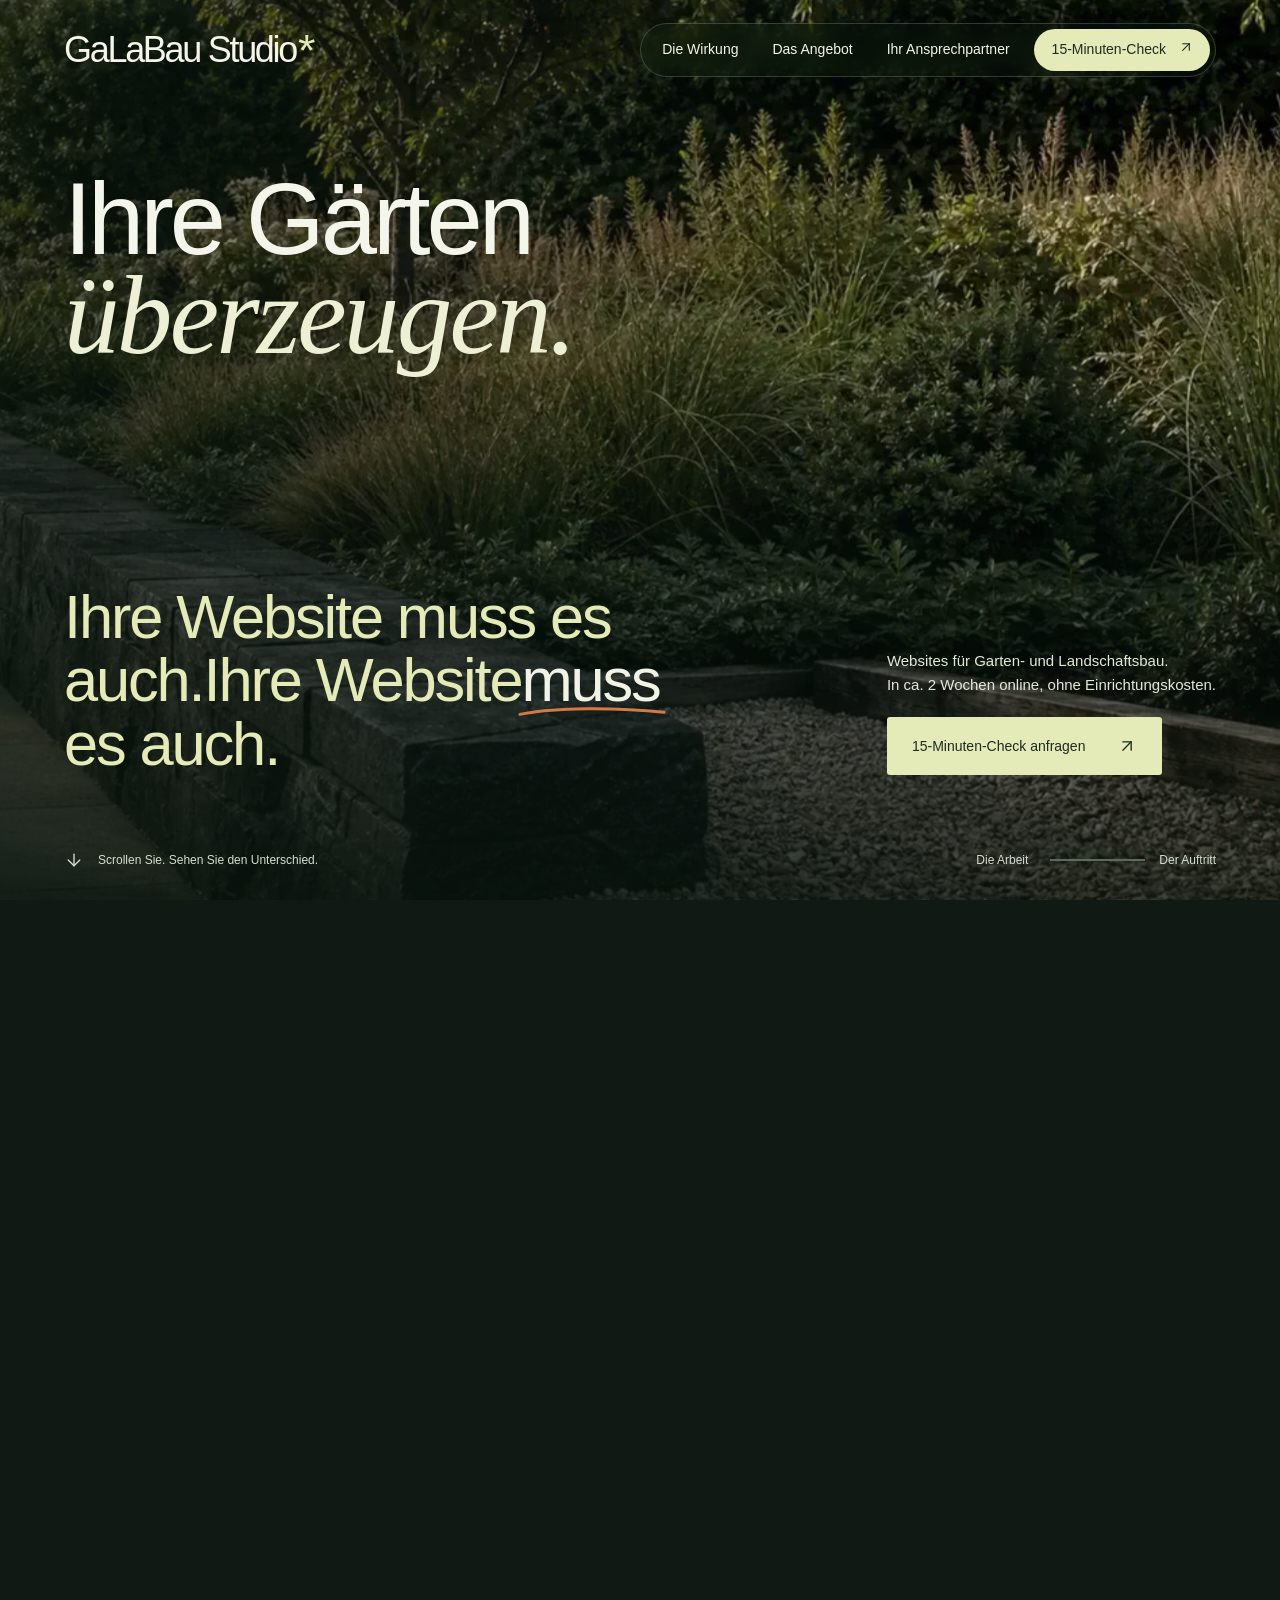
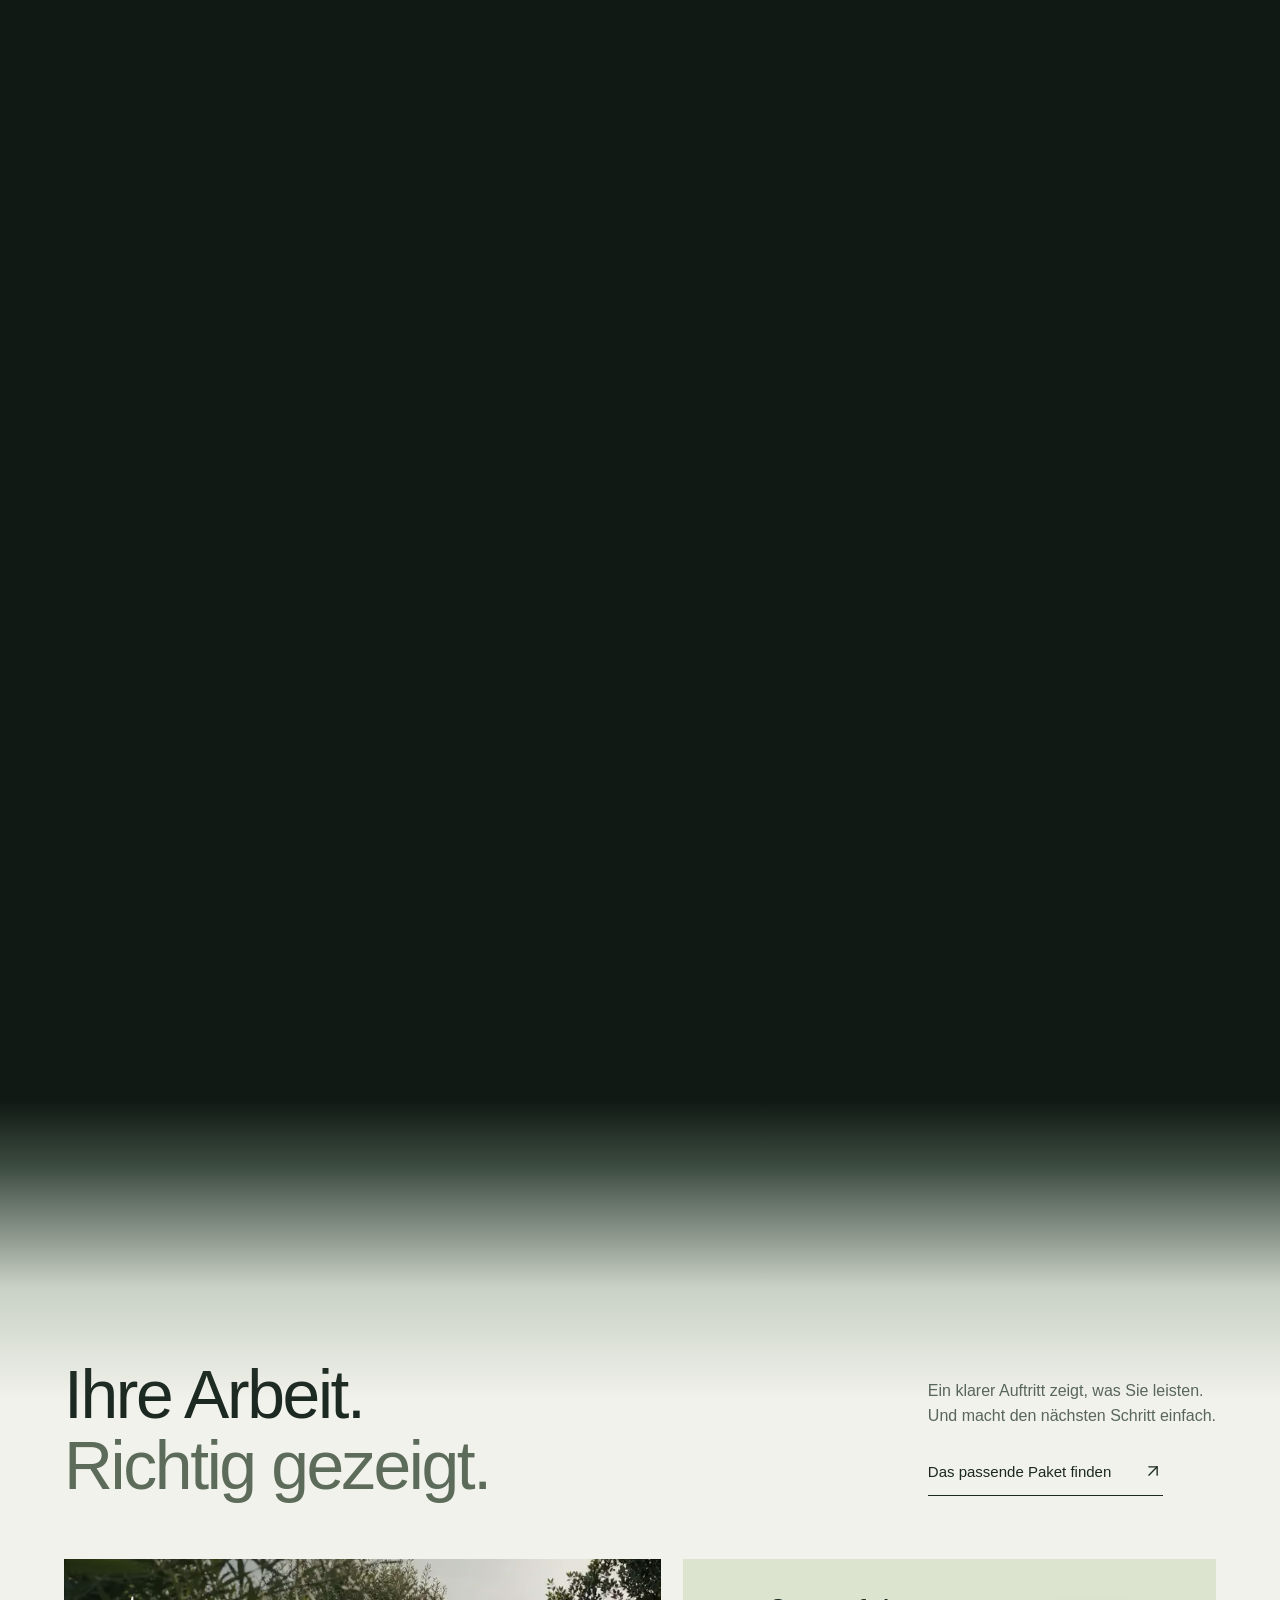
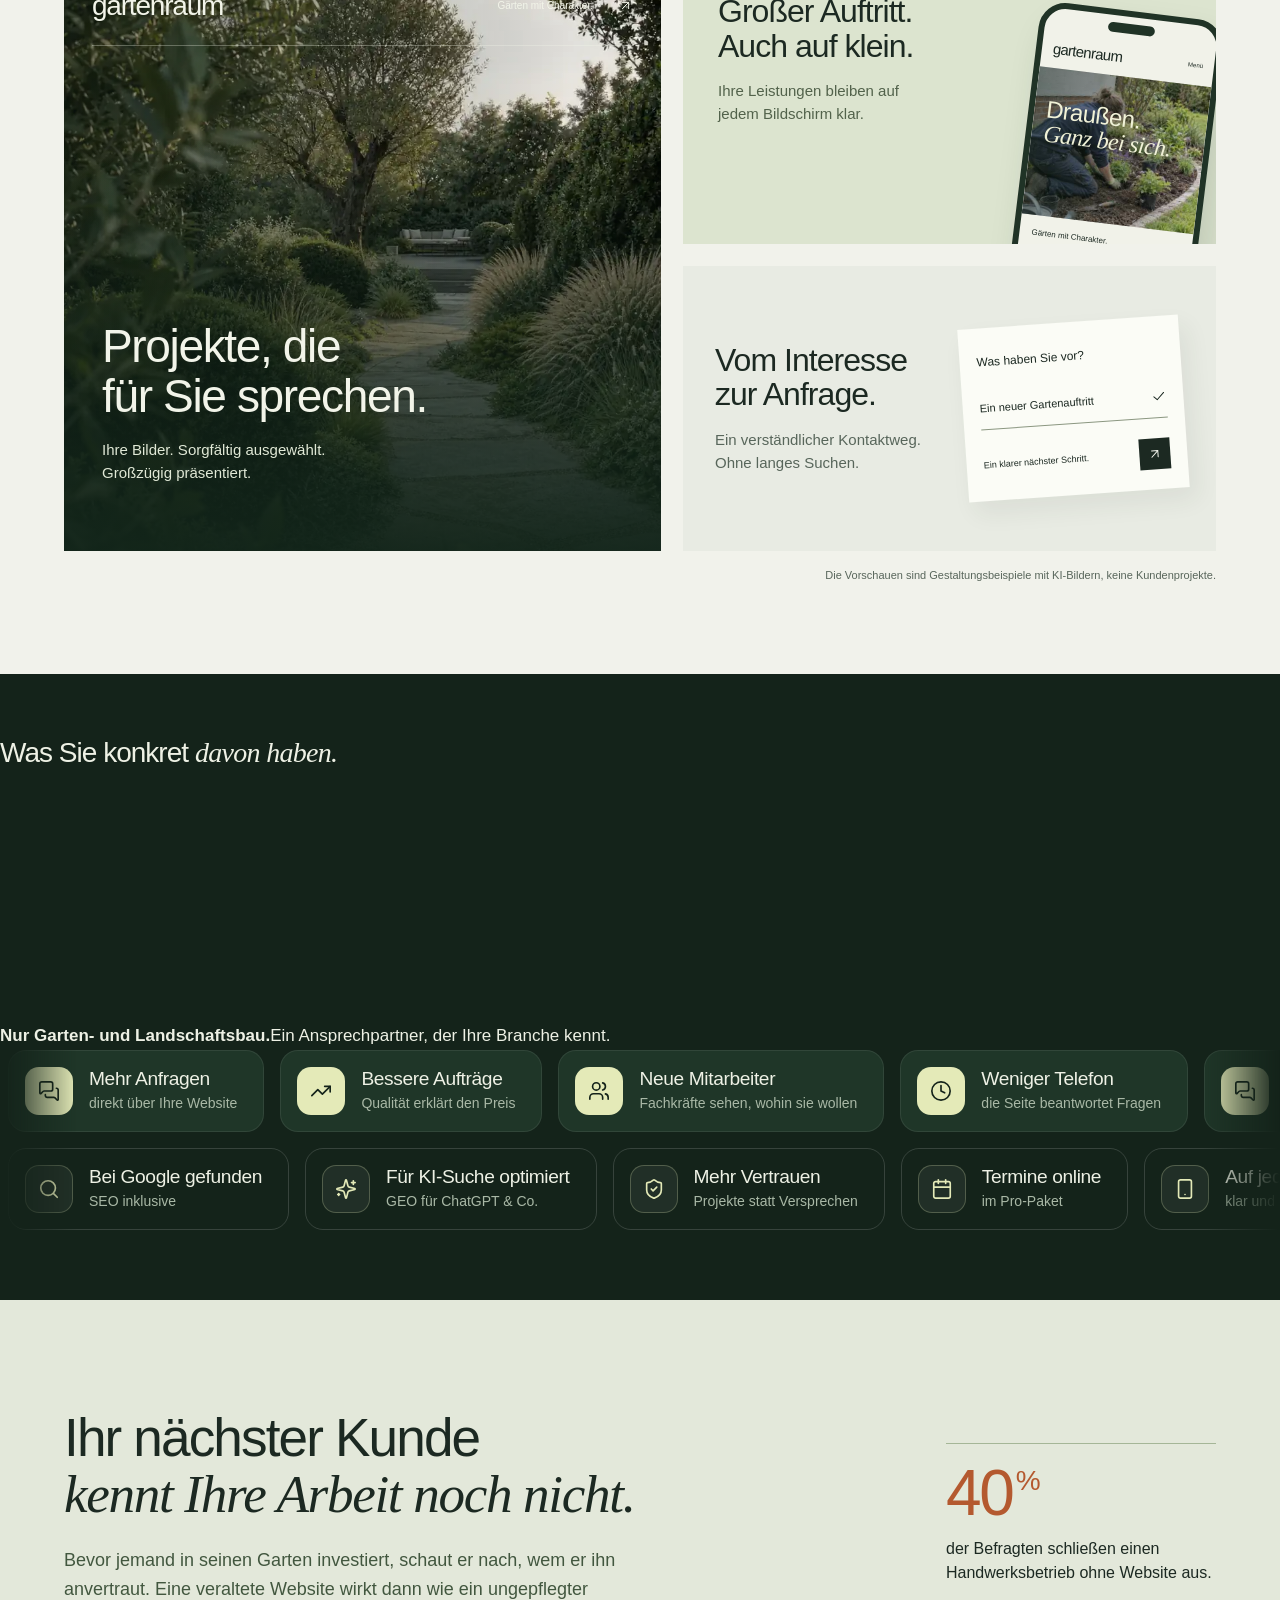
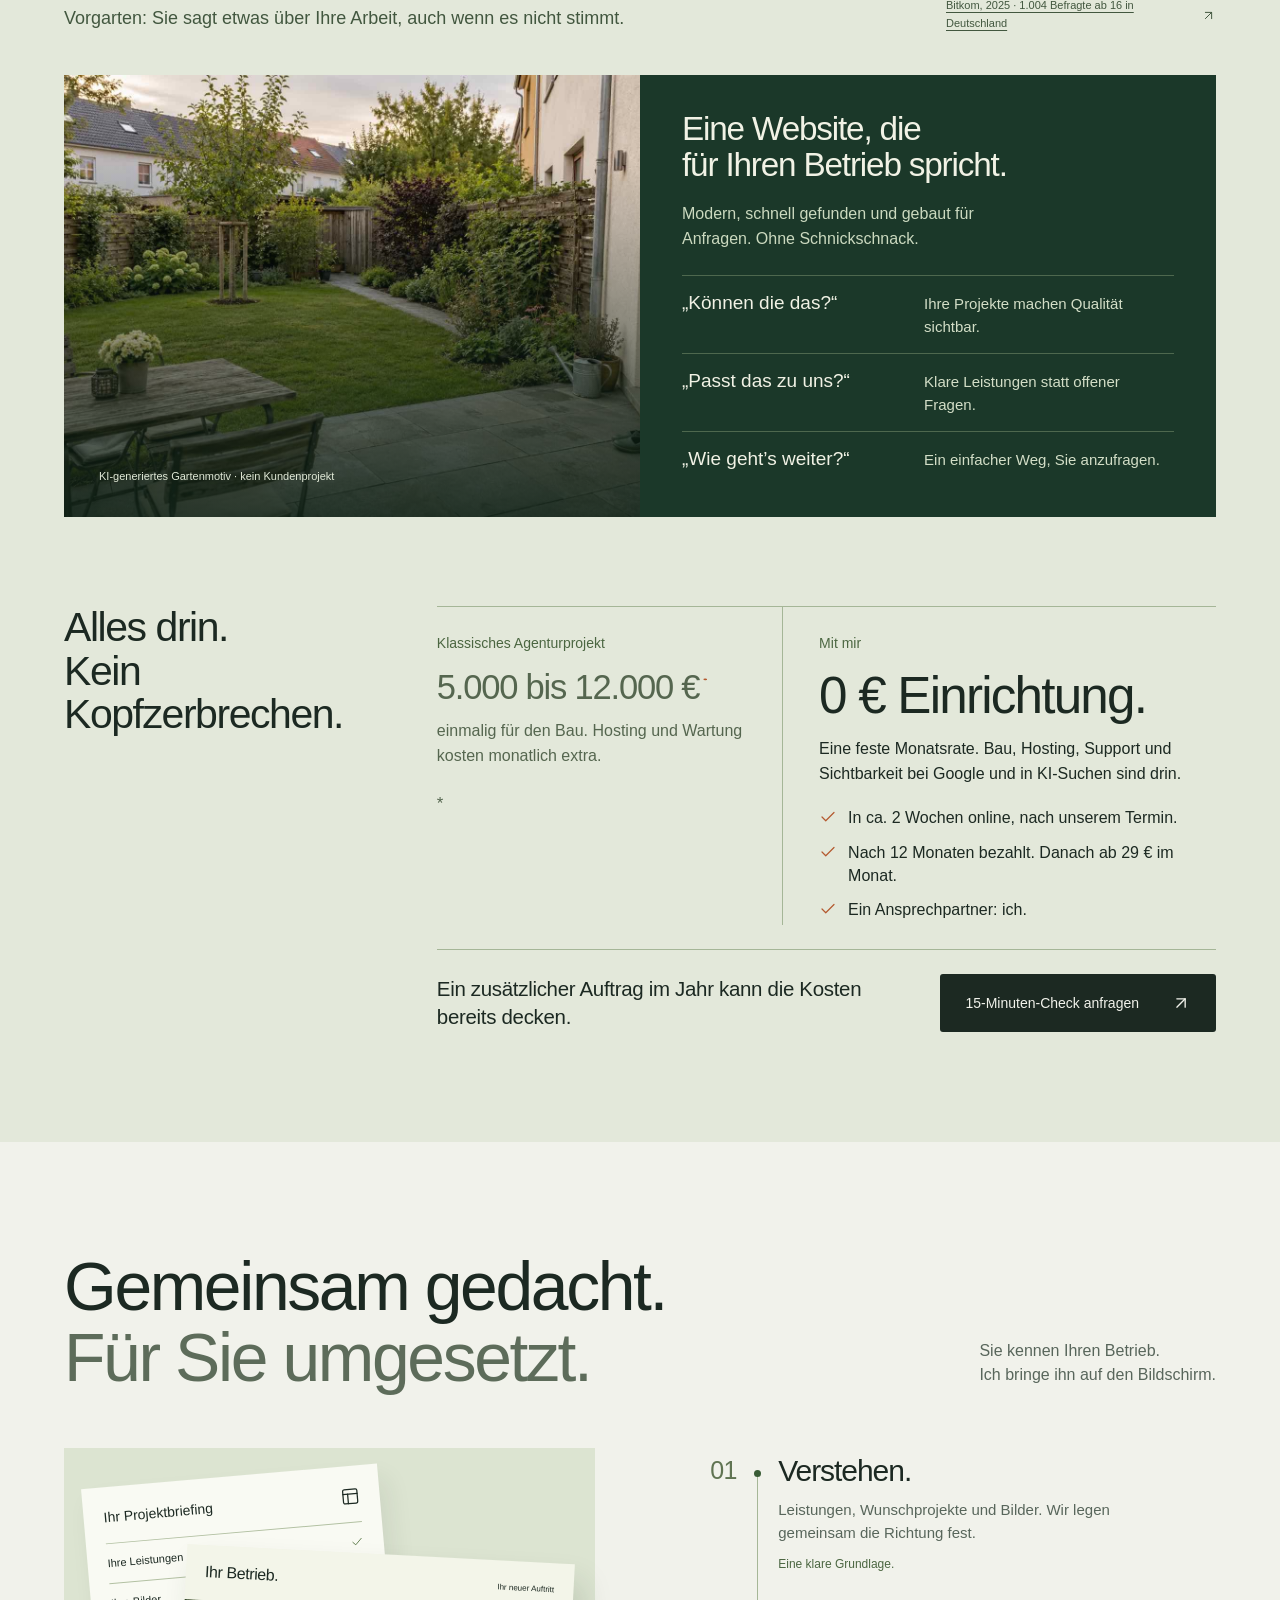
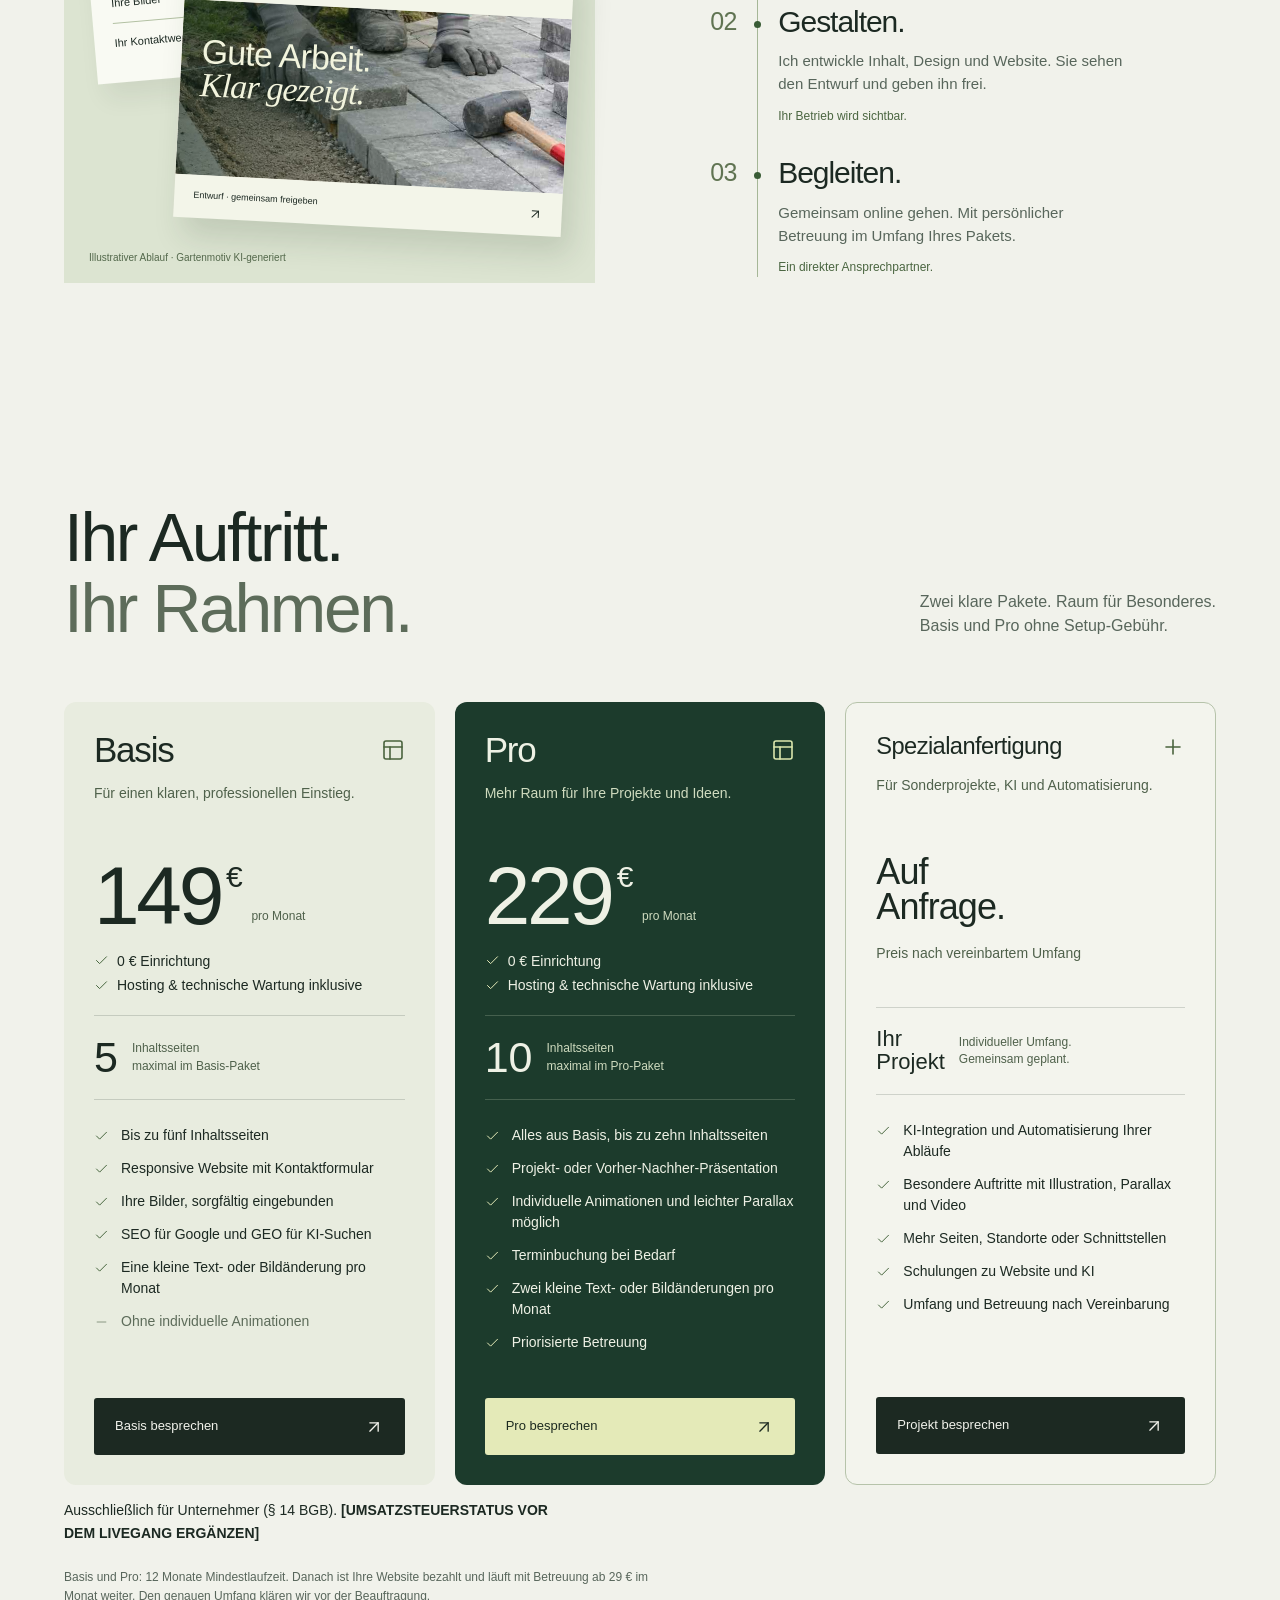
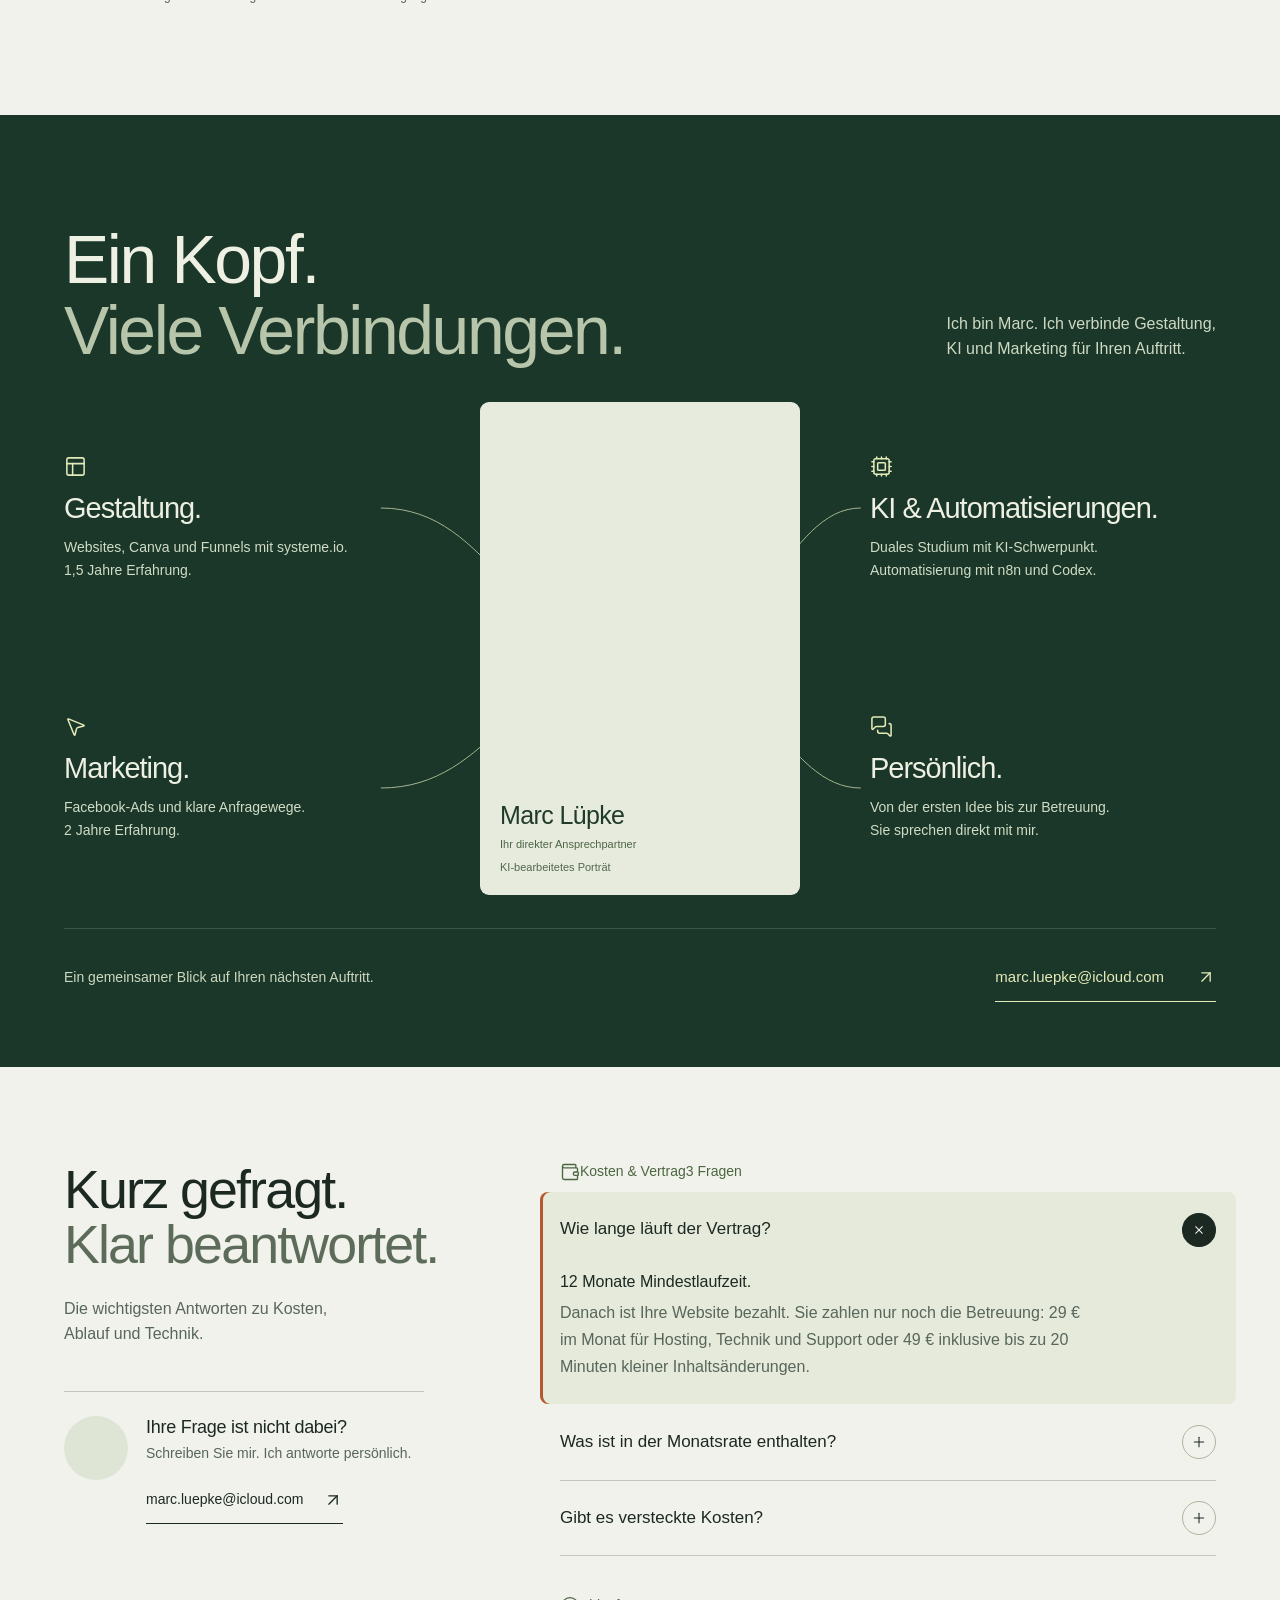
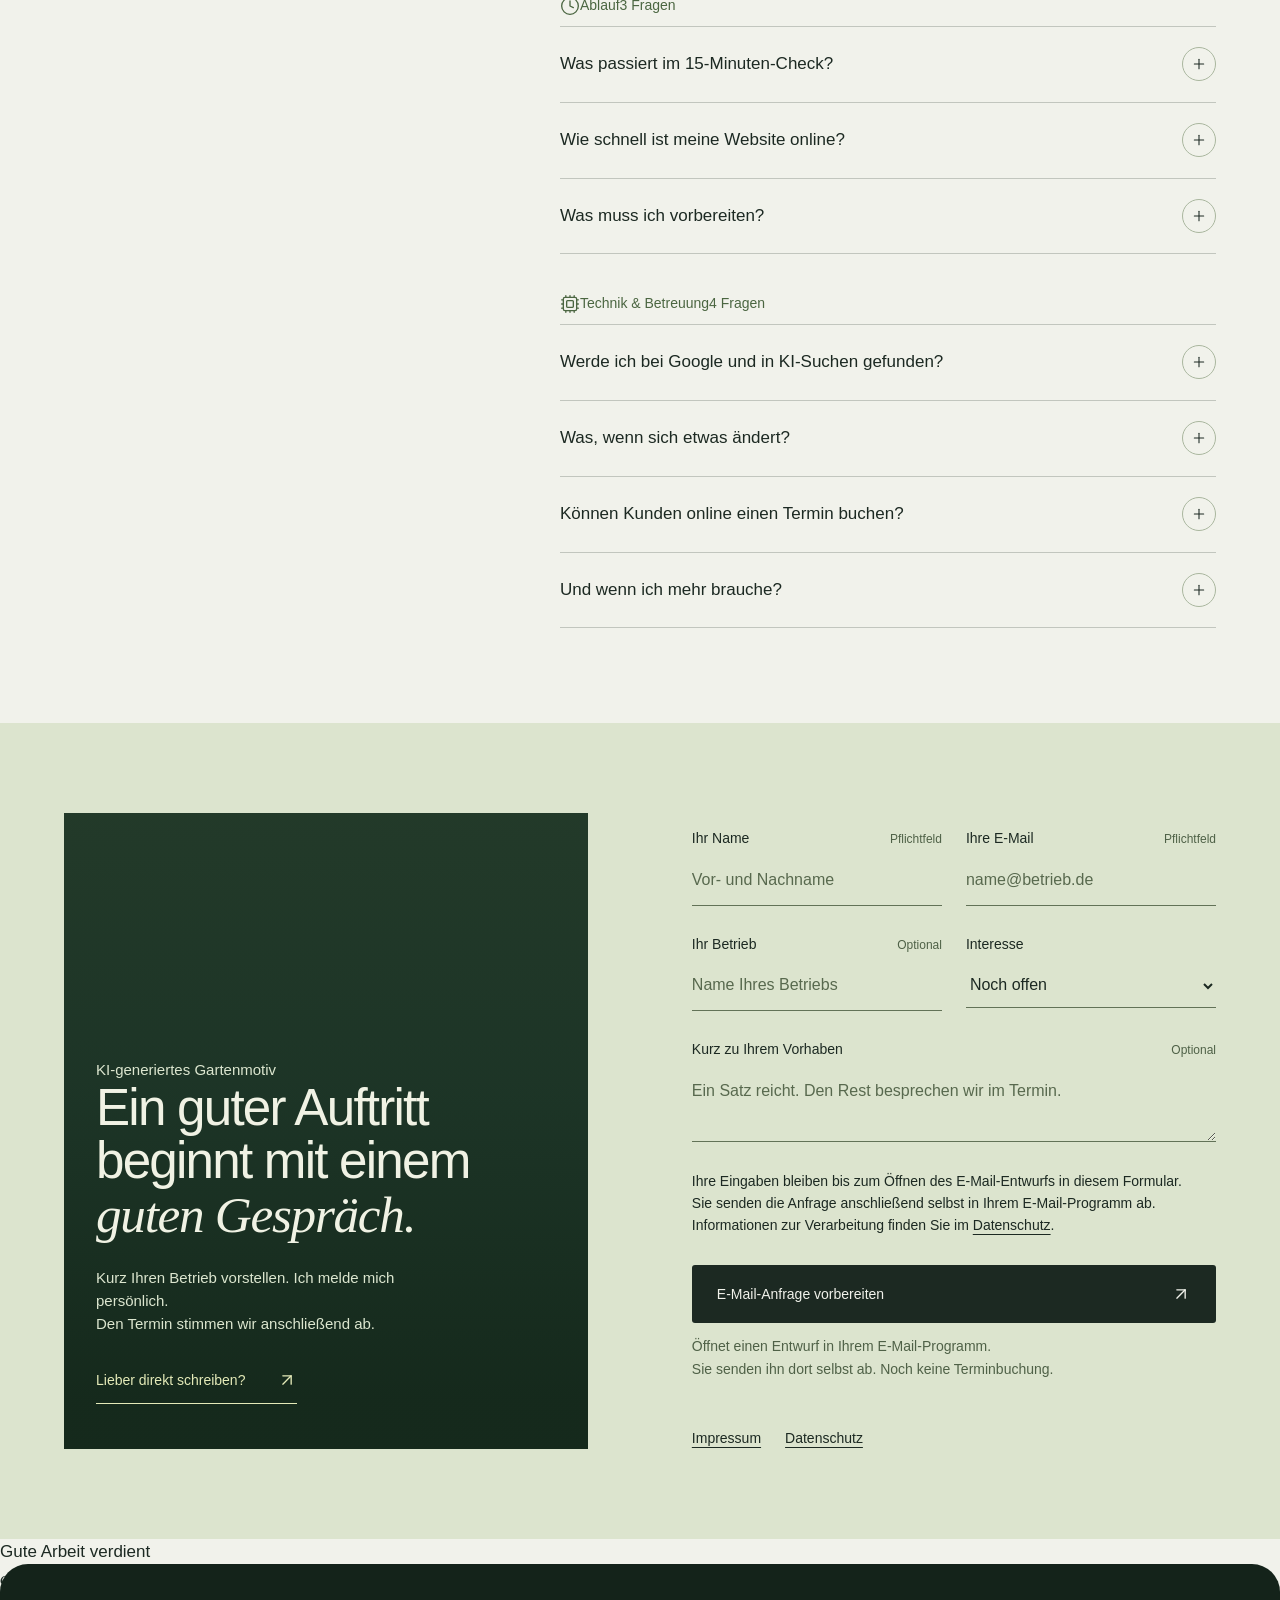
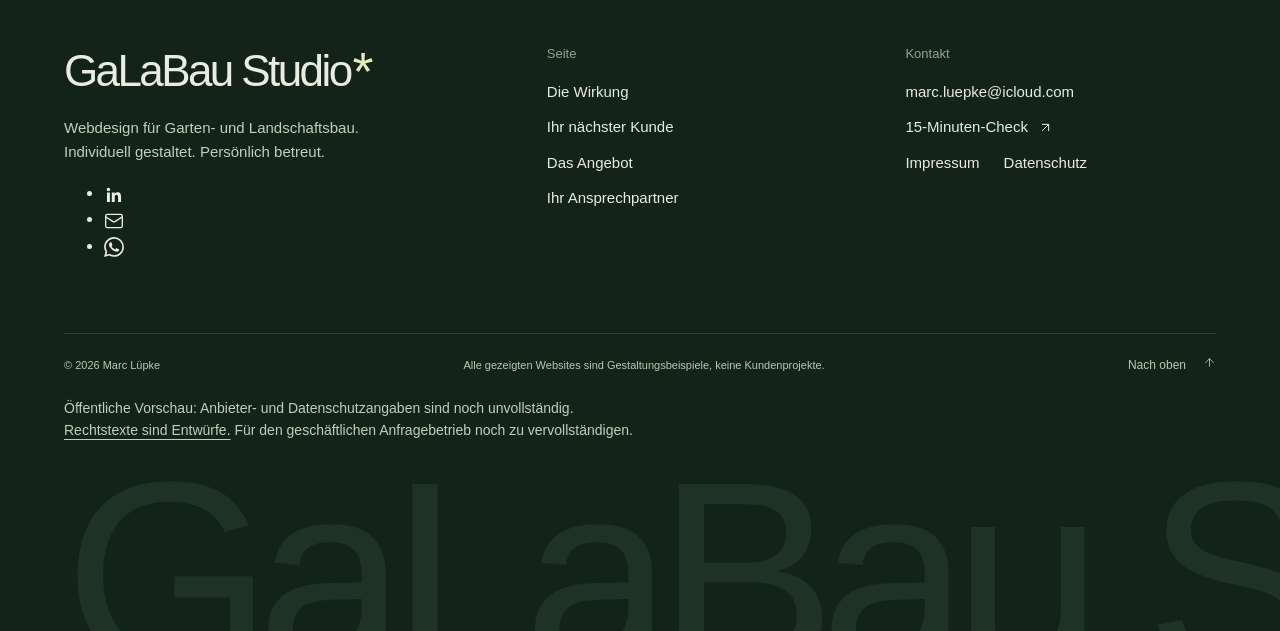
==== commit 3d98fd5a: "Add files via upload" ====
--- a/index.html
+++ b/index.html
@@ -9,23 +9,23 @@
   <meta name="robots" content="noindex, nofollow, noarchive">
   <meta name="referrer" content="no-referrer">
   <meta http-equiv="Content-Security-Policy" content="default-src 'self'; script-src 'self'; style-src 'self'; img-src 'self'; font-src 'self'; connect-src 'none'; object-src 'none'; frame-src 'none'; base-uri 'none'; form-action 'none'">
-  <title>Webdesign für Garten- und Landschaftsbau · Studio</title>
+  <title>Webdesign für Garten- und Landschaftsbau · GaLaBau Studio</title>
   <meta name="description" content="Individuelle Websites für Garten- und Landschaftsbaubetriebe. Gestaltung, Umsetzung und persönliche Betreuung von Marc Lüpke. Ab 149 € im Monat.">
   <link rel="preload" as="image" href="img/garten-handwerk.webp" fetchpriority="high">
   <link rel="stylesheet" href="fonts/fonts.css">
   <link rel="stylesheet" href="css/style.css?v=bb6611f1">
-  <link rel="stylesheet" href="css/sections.css?v=2698c5e2">
+  <link rel="stylesheet" href="css/sections.css?v=8346ff2b">
   <link rel="stylesheet" href="css/legal.css?v=20261020">
   <script src="js/init.js"></script>
   <script src="js/site.js?v=security-20261020" defer></script>
-  <script src="js/motion.js?v=2597bb24" defer></script>
+  <script src="js/motion.js?v=eb47bf20" defer></script>
 </head>
 <body>
   <svg class="icon-defs" aria-hidden="true" xmlns="http://www.w3.org/2000/svg"><defs><symbol id="icon-arrow-up-right" viewBox="0 0 24 24"><path d="M7 7h10v10" />
   <path d="M7 17 17 7" /></symbol><symbol id="icon-arrow-down" viewBox="0 0 24 24"><path d="M12 5v14" />
   <path d="m19 12-7 7-7-7" /></symbol><symbol id="icon-arrow-up" viewBox="0 0 24 24"><path d="m5 12 7-7 7 7" />
   <path d="M12 19V5" /></symbol><symbol id="icon-plus" viewBox="0 0 24 24"><path d="M5 12h14" />
-  <path d="M12 5v14" /></symbol><symbol id="icon-check" viewBox="0 0 24 24"><path d="M20 6 9 17l-5-5" /></symbol><symbol id="icon-minus" viewBox="0 0 24 24"><path d="M5 12h14" /></symbol><symbol id="icon-trending-up" viewBox="0 0 24 24"><path d="M22 7 13.5 15.5 8.5 10.5 2 17" /><path d="M16 7h6v6" /></symbol><symbol id="icon-users" viewBox="0 0 24 24"><path d="M16 21v-2a4 4 0 0 0-4-4H6a4 4 0 0 0-4 4v2" /><circle cx="9" cy="7" r="4" /><path d="M22 21v-2a4 4 0 0 0-3-3.87" /><path d="M16 3.13a4 4 0 0 1 0 7.75" /></symbol><symbol id="icon-clock" viewBox="0 0 24 24"><circle cx="12" cy="12" r="10" /><path d="M12 6v6l4 2" /></symbol><symbol id="icon-search" viewBox="0 0 24 24"><circle cx="11" cy="11" r="8" /><path d="m21 21-4.3-4.3" /></symbol><symbol id="icon-shield-check" viewBox="0 0 24 24"><path d="M20 13c0 5-3.5 7.5-7.66 8.95a1 1 0 0 1-.67-.01C7.5 20.5 4 18 4 13V6a1 1 0 0 1 1-1c2 0 4.5-1.2 6.24-2.72a1.17 1.17 0 0 1 1.52 0C14.51 3.81 17 5 19 5a1 1 0 0 1 1 1z" /><path d="m9 12 2 2 4-4" /></symbol><symbol id="icon-smartphone" viewBox="0 0 24 24"><rect width="14" height="20" x="5" y="2" rx="2" /><path d="M12 18h.01" /></symbol><symbol id="icon-calendar" viewBox="0 0 24 24"><path d="M8 2v4" /><path d="M16 2v4" /><rect width="18" height="18" x="3" y="4" rx="2" /><path d="M3 10h18" /></symbol><symbol id="icon-panels-top-left" viewBox="0 0 24 24">
+  <path d="M12 5v14" /></symbol><symbol id="icon-check" viewBox="0 0 24 24"><path d="M20 6 9 17l-5-5" /></symbol><symbol id="icon-minus" viewBox="0 0 24 24"><path d="M5 12h14" /></symbol><symbol id="icon-trending-up" viewBox="0 0 24 24"><path d="M22 7 13.5 15.5 8.5 10.5 2 17" /><path d="M16 7h6v6" /></symbol><symbol id="icon-users" viewBox="0 0 24 24"><path d="M16 21v-2a4 4 0 0 0-4-4H6a4 4 0 0 0-4 4v2" /><circle cx="9" cy="7" r="4" /><path d="M22 21v-2a4 4 0 0 0-3-3.87" /><path d="M16 3.13a4 4 0 0 1 0 7.75" /></symbol><symbol id="icon-clock" viewBox="0 0 24 24"><circle cx="12" cy="12" r="10" /><path d="M12 6v6l4 2" /></symbol><symbol id="icon-search" viewBox="0 0 24 24"><circle cx="11" cy="11" r="8" /><path d="m21 21-4.3-4.3" /></symbol><symbol id="icon-shield-check" viewBox="0 0 24 24"><path d="M20 13c0 5-3.5 7.5-7.66 8.95a1 1 0 0 1-.67-.01C7.5 20.5 4 18 4 13V6a1 1 0 0 1 1-1c2 0 4.5-1.2 6.24-2.72a1.17 1.17 0 0 1 1.52 0C14.51 3.81 17 5 19 5a1 1 0 0 1 1 1z" /><path d="m9 12 2 2 4-4" /></symbol><symbol id="icon-smartphone" viewBox="0 0 24 24"><rect width="14" height="20" x="5" y="2" rx="2" /><path d="M12 18h.01" /></symbol><symbol id="icon-sparkles" viewBox="0 0 24 24"><path d="M9.937 15.5A2 2 0 0 0 8.5 14.063l-6.135-1.582a.5.5 0 0 1 0-.962L8.5 9.936A2 2 0 0 0 9.937 8.5l1.582-6.135a.5.5 0 0 1 .963 0L14.063 8.5A2 2 0 0 0 15.5 9.937l6.135 1.581a.5.5 0 0 1 0 .964L15.5 14.063a2 2 0 0 0-1.437 1.437l-1.582 6.135a.5.5 0 0 1-.963 0z" /><path d="M20 3v4" /><path d="M22 5h-4" /><path d="M4 17v2" /><path d="M5 18H3" /></symbol><symbol id="icon-wallet" viewBox="0 0 24 24"><path d="M19 7V4a1 1 0 0 0-1-1H5a2 2 0 0 0 0 4h15a1 1 0 0 1 1 1v4h-3a2 2 0 0 0 0 4h3a1 1 0 0 0 1-1v-2a1 1 0 0 0-1-1" /><path d="M3 5v14a2 2 0 0 0 2 2h15a1 1 0 0 0 1-1v-4" /></symbol><symbol id="icon-linkedin" viewBox="0 0 24 24"><path class="brand" fill="currentColor" stroke="none" d="M20.447 20.452h-3.554v-5.569c0-1.328-.027-3.037-1.852-3.037-1.853 0-2.136 1.445-2.136 2.939v5.667H9.351V9h3.414v1.561h.046c.477-.9 1.637-1.85 3.37-1.85 3.601 0 4.267 2.37 4.267 5.455v6.286zM5.337 7.433c-1.144 0-2.063-.926-2.063-2.065 0-1.138.92-2.063 2.063-2.063 1.14 0 2.064.925 2.064 2.063 0 1.139-.925 2.065-2.064 2.065zm1.782 13.019H3.555V9h3.564v11.452z" /></symbol><symbol id="icon-whatsapp" viewBox="0 0 24 24"><path class="brand" fill="currentColor" stroke="none" d="M17.472 14.382c-.297-.149-1.758-.867-2.03-.967-.273-.099-.471-.148-.67.15-.197.297-.767.966-.94 1.164-.173.199-.347.223-.644.075-.297-.15-1.255-.463-2.39-1.475-.883-.788-1.48-1.761-1.653-2.059-.173-.297-.018-.458.13-.606.134-.133.298-.347.446-.52.149-.174.198-.298.298-.497.099-.198.05-.371-.025-.52-.075-.149-.669-1.612-.916-2.207-.242-.579-.487-.5-.669-.51-.173-.008-.371-.01-.57-.01-.198 0-.52.074-.792.372-.272.297-1.04 1.016-1.04 2.479 0 1.462 1.065 2.875 1.213 3.074.149.198 2.096 3.2 5.077 4.487.709.306 1.262.489 1.694.625.712.227 1.36.195 1.871.118.571-.085 1.758-.719 2.006-1.413.248-.694.248-1.289.173-1.413-.074-.124-.272-.198-.57-.347m-5.421 7.403h-.004a9.87 9.87 0 0 1-5.031-1.378l-.361-.214-3.741.982.998-3.648-.235-.374a9.86 9.86 0 0 1-1.51-5.26c.001-5.45 4.436-9.884 9.888-9.884 2.64 0 5.122 1.03 6.988 2.898a9.825 9.825 0 0 1 2.893 6.994c-.003 5.45-4.437 9.884-9.885 9.884m8.413-18.297A11.815 11.815 0 0 0 12.05 0C5.495 0 .16 5.335.157 11.892c0 2.096.547 4.142 1.588 5.945L.057 24l6.305-1.654a11.882 11.882 0 0 0 5.683 1.448h.005c6.554 0 11.89-5.335 11.893-11.893a11.821 11.821 0 0 0-3.48-8.413z" /></symbol><symbol id="icon-mail" viewBox="0 0 24 24"><rect width="20" height="16" x="2" y="4" rx="2" /><path d="m22 7-8.97 5.7a1.94 1.94 0 0 1-2.06 0L2 7" /></symbol><symbol id="icon-calendar" viewBox="0 0 24 24"><path d="M8 2v4" /><path d="M16 2v4" /><rect width="18" height="18" x="3" y="4" rx="2" /><path d="M3 10h18" /></symbol><symbol id="icon-panels-top-left" viewBox="0 0 24 24">
   <rect width="18" height="18" x="3" y="3" rx="2" />
   <path d="M3 9h18" />
   <path d="M9 21V9" />
@@ -52,7 +52,7 @@
 </symbol></defs></svg>
   <a class="skip" href="#angebot">Zum Inhalt</a>
   <header class="site-header" id="site-header">
-    <a class="wordmark" href="#start" aria-label="Studio – Startseite">studio<span aria-hidden="true">*</span></a>
+    <a class="wordmark" href="#start" aria-label="GaLaBau Studio – Startseite">GaLaBau Studio<span aria-hidden="true">*</span></a>
     <button class="menu-toggle" data-menu-toggle aria-expanded="false" aria-controls="site-nav"><span class="menu-label">Menü</span><svg class="icon icon-plus" aria-hidden="true" focusable="false"><use href="#icon-plus"></use></svg></button>
     <nav id="site-nav" aria-label="Hauptnavigation">
       <a href="#wirkung">Die Wirkung</a><a href="#pakete">Das Angebot</a><a href="#marc">Ihr Ansprechpartner</a>
@@ -67,8 +67,8 @@
         <div class="hero-intro">
           <h1 id="hero-title">Ihre Gärten<br><em>überzeugen.</em></h1>
           <div class="hero-bottom">
-            <p class="hero-promise"><span>Ihre Website</span><br><span class="must-word">muss<svg class="must-stroke" viewBox="0 0 210 20" aria-hidden="true"><path pathLength="1" d="M4 13 C50 3 138 3 205 10"/></svg></span> es auch.</p>
-            <div class="hero-action-group"><p class="hero-description">Webdesign für Garten- und Landschaftsbau.<br>Individuell gestaltet. Persönlich betreut.</p><a class="button button-light hero-cta" href="#kontakt">15-Minuten-Check anfragen <svg class="icon" aria-hidden="true" focusable="false"><use href="#icon-arrow-up-right"></use></svg></a></div>
+            <p class="hero-promise"><span class="visually-hidden">Ihre Website muss es auch.</span><span class="promise-line" aria-hidden="true"><span data-type-part>Ihre Website</span></span><span class="promise-line promise-line-last" aria-hidden="true"><span class="must-word"><span data-type-part data-type-emphasis>muss</span><svg class="must-stroke" viewBox="0 0 210 20" aria-hidden="true"><path pathLength="1" d="M4 13 C50 3 138 3 205 10"/></svg></span><span data-type-part> es auch.</span></span></p>
+            <div class="hero-action-group"><p class="hero-description">Websites für Garten- und Landschaftsbau.<br>In ca. 2 Wochen online, ohne Einrichtungskosten.</p><a class="button button-light hero-cta" href="#kontakt">15-Minuten-Check anfragen <svg class="icon" aria-hidden="true" focusable="false"><use href="#icon-arrow-up-right"></use></svg></a></div>
           </div>
         </div>
         <div class="story-old-caption scene-caption" aria-hidden="true"><h2>Der Auftritt macht <br>den <em>Unterschied.</em></h2></div>
@@ -78,15 +78,15 @@
             <div class="os-site">
               <div class="os-head"><span class="os-logo">Gartenbau<b>Musterbetrieb</b></span><span class="os-tel">Tel.: 0123 / 45 67 89<br>info@gartenbau-muster.de</span></div>
               <div class="os-nav"><span>Startseite</span><span>Über uns</span><span>Leistungen</span><span>Galerie</span><span>Kontakt</span></div>
-              <div class="os-body"><aside><b>Aktuelles!</b><p>Wir suchen Verstärkung für unser Team.</p><p>Winterdienst 2011/12 jetzt anfragen.</p><a>» mehr</a></aside><div><h3>Herzlich Willkommen auf unserer Homepage!</h3><img src="img/garten-handwerk.webp" width="1600" height="686" alt=""><p>Wir sind Ihr kompetenter Partner rund um Garten und Landschaft. Informieren Sie sich hier über unser breites Leistungsspektrum.</p><p class="os-list"><b>Unsere Leistungen:</b> Gartenpflege, Pflasterarbeiten, Baumfällung, Zaunbau, Winterdienst</p><p><a>» Zu unseren Leistungen</a> &nbsp; <a>» Galerie ansehen</a></p></div></div>
+              <div class="os-body"><aside><b>Aktuelles!</b><p>Wir suchen Verstärkung für unser Team.</p><p>Winterdienst 2011/12 jetzt anfragen.</p><a>» mehr</a></aside><div><h3>Herzlich Willkommen auf unserer Homepage!</h3><img src="img/garten-handwerk.webp" width="1600" height="686" alt=""><p>Wir sind Ihr kompetenter Partner rund um Garten und Landschaft. Informieren Sie sich hier über unser breites Leistungsspektrum.</p><p class="os-list"><b>Unsere Leistungen:</b> Gartenpflege, Pflasterarbeiten, Baumfällung, Zaunbau, Winterdienst</p><p><a>» Zu unseren Leistungen</a> &nbsp; <a>» Galerie ansehen</a></p><div class="os-gallery"><b>Unsere Galerie</b><span><img src="img/garten-oliven.webp" width="900" height="1125" loading="lazy" alt=""><img src="img/garten-hecke.jpg" width="900" height="600" loading="lazy" alt=""><img src="img/garten-pflaster.jpg" width="733" height="1100" loading="lazy" alt=""><img src="img/garten-familie.jpg" width="1400" height="933" loading="lazy" alt=""></span><small>Klicken Sie auf ein Bild, um es zu vergrößern.</small></div></div></div>
               <div class="os-foot">Besucher: 004.312 &nbsp;|&nbsp; Letzte Aktualisierung: 14.03.2011 &nbsp;|&nbsp; Impressum</div>
             </div>
-            <p class="demo-disclosure">Schematisches Gestaltungsbeispiel</p>
+            
           </div>
           <div class="new-page" data-skin="klassisch">
             <div class="demo-scroll">
               <div class="demo-nav"><strong><span class="sk sk-klassisch">Am Lindenhof</span><span class="sk sk-modern">FORM/AUSSEN</span><span class="sk sk-natur">gartenraum.</span></strong><span>Leistungen &nbsp;&nbsp; Gärten &nbsp;&nbsp; Über uns</span><span class="demo-nav-cta">Ihr Gartenprojekt <svg class="icon" aria-hidden="true" focusable="false"><use href="#icon-arrow-up-right"></use></svg></span></div>
-              <div class="demo-hero"><div class="demo-hero-copy"><h3><span class="sk sk-klassisch">Gärten mit<br><em>Charakter.</em></span><span class="sk sk-modern">Außen.<br>Neu gedacht.</span><span class="sk sk-natur">Draußen.<br><em>Ganz bei sich.</em></span></h3><p>Durchdacht geplant. Sorgfältig gebaut.<br>Für Ihren ganz eigenen Platz im Grünen.</p><span class="demo-hero-action">Ideen für Ihren Garten <svg class="icon" aria-hidden="true" focusable="false"><use href="#icon-arrow-up-right"></use></svg></span></div><div class="demo-hero-image"><img class="sk-img sk-klassisch" src="img/garten-eingang.jpg" width="900" height="1350" alt=""><img class="sk-img sk-modern" src="img/garten-familie.jpg" width="1400" height="933" alt=""><img class="sk-img sk-natur" src="img/garten-stauden-gross.jpg" width="900" height="1350" alt=""><span>Raum zum Ankommen.</span></div></div>
+              <div class="demo-hero"><div class="demo-hero-copy"><h3><span class="sk sk-klassisch">Gärten mit<br><em>Charakter.</em></span><span class="sk sk-modern">Außen.<br>Neu gedacht.</span><span class="sk sk-natur">Draußen.<br><em>Ganz bei sich.</em></span></h3><p>Durchdacht geplant. Sorgfältig gebaut.<br>Für Ihren ganz eigenen Platz im Grünen.</p><span class="demo-hero-action">Ideen für Ihren Garten <svg class="icon" aria-hidden="true" focusable="false"><use href="#icon-arrow-up-right"></use></svg></span></div><div class="demo-hero-image"><img class="sk-img sk-klassisch" src="img/garten-handwerk.webp" width="1600" height="686" alt=""><img class="sk-img sk-modern" src="img/garten-familie.jpg" width="1400" height="933" alt=""><img class="sk-img sk-natur" src="img/garten-stauden-gross.jpg" width="900" height="1350" alt=""><span>Raum zum Ankommen.</span></div></div>
               <div class="demo-services"><span>Von der ersten Idee<br><strong>bis ins letzte Detail.</strong></span><span>Gartenplanung</span><span>Naturstein & Terrassen</span><span>Pflanzung & Pflege</span></div>
               <div class="demo-projects"><div><h4>Draußen.<br><em>Weitergedacht.</em></h4><p>Material, das bleibt.<br>Grün, das mitwächst.</p></div><div class="demo-project"><img src="img/garten-oliven.webp" width="900" height="1125" alt=""><span>Naturstein & Struktur <svg class="icon" aria-hidden="true" focusable="false"><use href="#icon-arrow-up-right"></use></svg></span></div><div class="demo-project"><img src="img/garten-hecke.jpg" width="900" height="600" alt=""><span>Pflege & Schnitt <svg class="icon" aria-hidden="true" focusable="false"><use href="#icon-arrow-up-right"></use></svg></span></div></div>
               <div class="demo-consult"><span>Am Anfang steht Ihre Idee.</span><span class="demo-consult-cta">Lassen Sie uns darüber sprechen <svg class="icon" aria-hidden="true" focusable="false"><use href="#icon-arrow-up-right"></use></svg></span></div>
@@ -97,8 +97,8 @@
         </div>
         <div class="scene-side" aria-hidden="true">
           <div class="sp-phone">
-            <div class="sp-old"><div class="sp-old-head">GARTENBAU MUSTERBETRIEB</div><div class="sp-old-nav"></div><div class="sp-old-body"><i></i><i></i><i></i><img src="img/garten-handwerk.webp" width="1600" height="686" alt=""><i></i><i></i></div></div>
-            <div class="sp-new"><div class="sp-banner"><svg class="icon" aria-hidden="true" focusable="false"><use href="#icon-messages-square"></use></svg><span><b>Neue Anfrage</b>Terrasse, ca. 60 m²</span></div><div class="sp-new-nav"><span class="sk sk-klassisch">Am Lindenhof</span><span class="sk sk-modern">FORM/AUSSEN</span><span class="sk sk-natur">gartenraum.</span><b></b></div><div class="sp-new-img"><img class="sk-img sk-klassisch" src="img/garten-eingang.jpg" width="900" height="1350" alt=""><img class="sk-img sk-modern" src="img/garten-familie.jpg" width="1400" height="933" alt=""><img class="sk-img sk-natur" src="img/garten-stauden-gross.jpg" width="900" height="1350" alt=""></div><div class="sp-new-copy"><strong><span class="sk sk-klassisch">Gärten mit Charakter.</span><span class="sk sk-modern">AUSSEN. NEU GEDACHT.</span><span class="sk sk-natur">Draußen. Ganz bei sich.</span></strong><span class="sp-new-cta">Gartenprojekt anfragen</span></div></div>
+            <div class="sp-old"><div class="sp-old-head">GARTENBAU MUSTERBETRIEB</div><div class="sp-old-nav"></div><div class="sp-old-body"><i></i><i></i><i></i><img src="img/garten-handwerk.webp" width="1600" height="686" alt=""><i></i><i></i><i></i><span class="sp-old-gallery"><b></b><b></b><b></b><b></b></span><i></i><i></i><i></i><i></i></div><div class="sp-old-foot"></div></div>
+            <div class="sp-new"><div class="sp-banner"><svg class="icon" aria-hidden="true" focusable="false"><use href="#icon-messages-square"></use></svg><span><b>Neue Anfrage</b>Terrasse, ca. 60 m²</span></div><div class="sp-new-nav"><span class="sk sk-klassisch">Am Lindenhof</span><span class="sk sk-modern">FORM/AUSSEN</span><span class="sk sk-natur">gartenraum.</span><b></b></div><div class="sp-new-img"><img class="sk-img sk-klassisch" src="img/garten-handwerk.webp" width="1600" height="686" alt=""><img class="sk-img sk-modern" src="img/garten-familie.jpg" width="1400" height="933" alt=""><img class="sk-img sk-natur" src="img/garten-stauden-gross.jpg" width="900" height="1350" alt=""></div><div class="sp-new-copy"><strong><span class="sk sk-klassisch">Gärten mit Charakter.</span><span class="sk sk-modern">AUSSEN. NEU GEDACHT.</span><span class="sk sk-natur">Draußen. Ganz bei sich.</span></strong><span class="sp-new-cta">Gartenprojekt anfragen</span></div></div>
           </div>
           <p class="sp-warning">Nicht fürs Handy gebaut</p>
           <p class="sp-warning sp-warning-2">Seit 2011 nicht aktualisiert</p>
@@ -123,7 +123,7 @@
           <div class="feature-projects-shade" aria-hidden="true"></div>
           <div class="project-frame" aria-hidden="true"><span>gartenraum</span><span>Gärten mit Charakter.</span><svg class="icon" aria-hidden="true" focusable="false"><use href="#icon-arrow-up-right"></use></svg></div>
           <div class="feature-projects-copy"><h3>Projekte, die<br>für Sie sprechen.</h3><p>Ihre Bilder. Sorgfältig ausgewählt.<br>Großzügig präsentiert.</p></div>
-          <span class="example-note">Illustrative Darstellung</span>
+          <details class="info-star"><summary aria-label="Hinweis zur Darstellung"><span aria-hidden="true">*</span></summary><div class="info-star-body">Illustrative Darstellung, kein Kundenprojekt.</div></details>
         </article>
         <article class="feature-mobile">
           <div class="feature-copy"><h3>Großer Auftritt.<br>Auch auf klein.</h3><p>Ihre Leistungen bleiben auf jedem Bildschirm klar.</p></div>
@@ -140,9 +140,9 @@
       </div>
       <p class="feature-disclosure">Die Vorschauen sind Gestaltungsbeispiele mit KI-Bildern, keine Kundenprojekte.</p>
       <div class="impact-gains" aria-labelledby="gains-title">
-        <h3 id="gains-title">Was Sie konkret <em>davon haben.</em></h3>
+        <div class="gains-head"><h3 id="gains-title">Was Sie konkret <em>davon haben.</em></h3><div class="gains-person"><img src="img/portraet-marc-kontakt.jpg" width="256" height="256" loading="lazy" alt="Marc Lüpke"><p><strong>Nur Garten- und Landschaftsbau.</strong>Ein Ansprechpartner, der Ihre Branche kennt.</p></div></div>
         <div class="gains-rows"><div class="gains-row gains-row-a"><ul class="gains-track"><li class="gain"><span class="gain-icon"><svg class="icon" aria-hidden="true" focusable="false"><use href="#icon-messages-square"></use></svg></span><span class="gain-copy"><strong>Mehr Anfragen</strong><span>direkt über Ihre Website</span></span></li><li class="gain"><span class="gain-icon"><svg class="icon" aria-hidden="true" focusable="false"><use href="#icon-trending-up"></use></svg></span><span class="gain-copy"><strong>Bessere Aufträge</strong><span>Qualität erklärt den Preis</span></span></li><li class="gain"><span class="gain-icon"><svg class="icon" aria-hidden="true" focusable="false"><use href="#icon-users"></use></svg></span><span class="gain-copy"><strong>Neue Mitarbeiter</strong><span>Fachkräfte sehen, wohin sie wollen</span></span></li><li class="gain"><span class="gain-icon"><svg class="icon" aria-hidden="true" focusable="false"><use href="#icon-clock"></use></svg></span><span class="gain-copy"><strong>Weniger Telefon</strong><span>die Seite beantwortet Fragen</span></span></li><li class="gain" aria-hidden="true"><span class="gain-icon"><svg class="icon" aria-hidden="true" focusable="false"><use href="#icon-messages-square"></use></svg></span><span class="gain-copy"><strong>Mehr Anfragen</strong><span>direkt über Ihre Website</span></span></li><li class="gain" aria-hidden="true"><span class="gain-icon"><svg class="icon" aria-hidden="true" focusable="false"><use href="#icon-trending-up"></use></svg></span><span class="gain-copy"><strong>Bessere Aufträge</strong><span>Qualität erklärt den Preis</span></span></li><li class="gain" aria-hidden="true"><span class="gain-icon"><svg class="icon" aria-hidden="true" focusable="false"><use href="#icon-users"></use></svg></span><span class="gain-copy"><strong>Neue Mitarbeiter</strong><span>Fachkräfte sehen, wohin sie wollen</span></span></li><li class="gain" aria-hidden="true"><span class="gain-icon"><svg class="icon" aria-hidden="true" focusable="false"><use href="#icon-clock"></use></svg></span><span class="gain-copy"><strong>Weniger Telefon</strong><span>die Seite beantwortet Fragen</span></span></li></ul><ul class="gains-track" aria-hidden="true"><li class="gain"><span class="gain-icon"><svg class="icon" aria-hidden="true" focusable="false"><use href="#icon-messages-square"></use></svg></span><span class="gain-copy"><strong>Mehr Anfragen</strong><span>direkt über Ihre Website</span></span></li><li class="gain"><span class="gain-icon"><svg class="icon" aria-hidden="true" focusable="false"><use href="#icon-trending-up"></use></svg></span><span class="gain-copy"><strong>Bessere Aufträge</strong><span>Qualität erklärt den Preis</span></span></li><li class="gain"><span class="gain-icon"><svg class="icon" aria-hidden="true" focusable="false"><use href="#icon-users"></use></svg></span><span class="gain-copy"><strong>Neue Mitarbeiter</strong><span>Fachkräfte sehen, wohin sie wollen</span></span></li><li class="gain"><span class="gain-icon"><svg class="icon" aria-hidden="true" focusable="false"><use href="#icon-clock"></use></svg></span><span class="gain-copy"><strong>Weniger Telefon</strong><span>die Seite beantwortet Fragen</span></span></li><li class="gain"><span class="gain-icon"><svg class="icon" aria-hidden="true" focusable="false"><use href="#icon-messages-square"></use></svg></span><span class="gain-copy"><strong>Mehr Anfragen</strong><span>direkt über Ihre Website</span></span></li><li class="gain"><span class="gain-icon"><svg class="icon" aria-hidden="true" focusable="false"><use href="#icon-trending-up"></use></svg></span><span class="gain-copy"><strong>Bessere Aufträge</strong><span>Qualität erklärt den Preis</span></span></li><li class="gain"><span class="gain-icon"><svg class="icon" aria-hidden="true" focusable="false"><use href="#icon-users"></use></svg></span><span class="gain-copy"><strong>Neue Mitarbeiter</strong><span>Fachkräfte sehen, wohin sie wollen</span></span></li><li class="gain"><span class="gain-icon"><svg class="icon" aria-hidden="true" focusable="false"><use href="#icon-clock"></use></svg></span><span class="gain-copy"><strong>Weniger Telefon</strong><span>die Seite beantwortet Fragen</span></span></li></ul></div>
-        <div class="gains-row gains-row-b"><ul class="gains-track"><li class="gain"><span class="gain-icon"><svg class="icon" aria-hidden="true" focusable="false"><use href="#icon-search"></use></svg></span><span class="gain-copy"><strong>Besser gefunden</strong><span>technisch sauber für Google</span></span></li><li class="gain"><span class="gain-icon"><svg class="icon" aria-hidden="true" focusable="false"><use href="#icon-shield-check"></use></svg></span><span class="gain-copy"><strong>Mehr Vertrauen</strong><span>Projekte statt Versprechen</span></span></li><li class="gain"><span class="gain-icon"><svg class="icon" aria-hidden="true" focusable="false"><use href="#icon-calendar"></use></svg></span><span class="gain-copy"><strong>Termine online</strong><span>im Pro-Paket</span></span></li><li class="gain"><span class="gain-icon"><svg class="icon" aria-hidden="true" focusable="false"><use href="#icon-smartphone"></use></svg></span><span class="gain-copy"><strong>Auf jedem Handy</strong><span>klar und schnell</span></span></li><li class="gain" aria-hidden="true"><span class="gain-icon"><svg class="icon" aria-hidden="true" focusable="false"><use href="#icon-search"></use></svg></span><span class="gain-copy"><strong>Besser gefunden</strong><span>technisch sauber für Google</span></span></li><li class="gain" aria-hidden="true"><span class="gain-icon"><svg class="icon" aria-hidden="true" focusable="false"><use href="#icon-shield-check"></use></svg></span><span class="gain-copy"><strong>Mehr Vertrauen</strong><span>Projekte statt Versprechen</span></span></li><li class="gain" aria-hidden="true"><span class="gain-icon"><svg class="icon" aria-hidden="true" focusable="false"><use href="#icon-calendar"></use></svg></span><span class="gain-copy"><strong>Termine online</strong><span>im Pro-Paket</span></span></li><li class="gain" aria-hidden="true"><span class="gain-icon"><svg class="icon" aria-hidden="true" focusable="false"><use href="#icon-smartphone"></use></svg></span><span class="gain-copy"><strong>Auf jedem Handy</strong><span>klar und schnell</span></span></li></ul><ul class="gains-track" aria-hidden="true"><li class="gain"><span class="gain-icon"><svg class="icon" aria-hidden="true" focusable="false"><use href="#icon-search"></use></svg></span><span class="gain-copy"><strong>Besser gefunden</strong><span>technisch sauber für Google</span></span></li><li class="gain"><span class="gain-icon"><svg class="icon" aria-hidden="true" focusable="false"><use href="#icon-shield-check"></use></svg></span><span class="gain-copy"><strong>Mehr Vertrauen</strong><span>Projekte statt Versprechen</span></span></li><li class="gain"><span class="gain-icon"><svg class="icon" aria-hidden="true" focusable="false"><use href="#icon-calendar"></use></svg></span><span class="gain-copy"><strong>Termine online</strong><span>im Pro-Paket</span></span></li><li class="gain"><span class="gain-icon"><svg class="icon" aria-hidden="true" focusable="false"><use href="#icon-smartphone"></use></svg></span><span class="gain-copy"><strong>Auf jedem Handy</strong><span>klar und schnell</span></span></li><li class="gain"><span class="gain-icon"><svg class="icon" aria-hidden="true" focusable="false"><use href="#icon-search"></use></svg></span><span class="gain-copy"><strong>Besser gefunden</strong><span>technisch sauber für Google</span></span></li><li class="gain"><span class="gain-icon"><svg class="icon" aria-hidden="true" focusable="false"><use href="#icon-shield-check"></use></svg></span><span class="gain-copy"><strong>Mehr Vertrauen</strong><span>Projekte statt Versprechen</span></span></li><li class="gain"><span class="gain-icon"><svg class="icon" aria-hidden="true" focusable="false"><use href="#icon-calendar"></use></svg></span><span class="gain-copy"><strong>Termine online</strong><span>im Pro-Paket</span></span></li><li class="gain"><span class="gain-icon"><svg class="icon" aria-hidden="true" focusable="false"><use href="#icon-smartphone"></use></svg></span><span class="gain-copy"><strong>Auf jedem Handy</strong><span>klar und schnell</span></span></li></ul></div></div>
+        <div class="gains-row gains-row-b"><ul class="gains-track"><li class="gain"><span class="gain-icon"><svg class="icon" aria-hidden="true" focusable="false"><use href="#icon-search"></use></svg></span><span class="gain-copy"><strong>Bei Google gefunden</strong><span>SEO inklusive</span></span></li><li class="gain"><span class="gain-icon"><svg class="icon" aria-hidden="true" focusable="false"><use href="#icon-sparkles"></use></svg></span><span class="gain-copy"><strong>Für KI-Suche optimiert</strong><span>GEO für ChatGPT &amp; Co.</span></span></li><li class="gain"><span class="gain-icon"><svg class="icon" aria-hidden="true" focusable="false"><use href="#icon-shield-check"></use></svg></span><span class="gain-copy"><strong>Mehr Vertrauen</strong><span>Projekte statt Versprechen</span></span></li><li class="gain"><span class="gain-icon"><svg class="icon" aria-hidden="true" focusable="false"><use href="#icon-calendar"></use></svg></span><span class="gain-copy"><strong>Termine online</strong><span>im Pro-Paket</span></span></li><li class="gain"><span class="gain-icon"><svg class="icon" aria-hidden="true" focusable="false"><use href="#icon-smartphone"></use></svg></span><span class="gain-copy"><strong>Auf jedem Handy</strong><span>klar und schnell</span></span></li><li class="gain" aria-hidden="true"><span class="gain-icon"><svg class="icon" aria-hidden="true" focusable="false"><use href="#icon-search"></use></svg></span><span class="gain-copy"><strong>Bei Google gefunden</strong><span>SEO inklusive</span></span></li><li class="gain" aria-hidden="true"><span class="gain-icon"><svg class="icon" aria-hidden="true" focusable="false"><use href="#icon-sparkles"></use></svg></span><span class="gain-copy"><strong>Für KI-Suche optimiert</strong><span>GEO für ChatGPT &amp; Co.</span></span></li><li class="gain" aria-hidden="true"><span class="gain-icon"><svg class="icon" aria-hidden="true" focusable="false"><use href="#icon-shield-check"></use></svg></span><span class="gain-copy"><strong>Mehr Vertrauen</strong><span>Projekte statt Versprechen</span></span></li><li class="gain" aria-hidden="true"><span class="gain-icon"><svg class="icon" aria-hidden="true" focusable="false"><use href="#icon-calendar"></use></svg></span><span class="gain-copy"><strong>Termine online</strong><span>im Pro-Paket</span></span></li><li class="gain" aria-hidden="true"><span class="gain-icon"><svg class="icon" aria-hidden="true" focusable="false"><use href="#icon-smartphone"></use></svg></span><span class="gain-copy"><strong>Auf jedem Handy</strong><span>klar und schnell</span></span></li></ul><ul class="gains-track" aria-hidden="true"><li class="gain"><span class="gain-icon"><svg class="icon" aria-hidden="true" focusable="false"><use href="#icon-search"></use></svg></span><span class="gain-copy"><strong>Bei Google gefunden</strong><span>SEO inklusive</span></span></li><li class="gain"><span class="gain-icon"><svg class="icon" aria-hidden="true" focusable="false"><use href="#icon-sparkles"></use></svg></span><span class="gain-copy"><strong>Für KI-Suche optimiert</strong><span>GEO für ChatGPT &amp; Co.</span></span></li><li class="gain"><span class="gain-icon"><svg class="icon" aria-hidden="true" focusable="false"><use href="#icon-shield-check"></use></svg></span><span class="gain-copy"><strong>Mehr Vertrauen</strong><span>Projekte statt Versprechen</span></span></li><li class="gain"><span class="gain-icon"><svg class="icon" aria-hidden="true" focusable="false"><use href="#icon-calendar"></use></svg></span><span class="gain-copy"><strong>Termine online</strong><span>im Pro-Paket</span></span></li><li class="gain"><span class="gain-icon"><svg class="icon" aria-hidden="true" focusable="false"><use href="#icon-smartphone"></use></svg></span><span class="gain-copy"><strong>Auf jedem Handy</strong><span>klar und schnell</span></span></li><li class="gain"><span class="gain-icon"><svg class="icon" aria-hidden="true" focusable="false"><use href="#icon-search"></use></svg></span><span class="gain-copy"><strong>Bei Google gefunden</strong><span>SEO inklusive</span></span></li><li class="gain"><span class="gain-icon"><svg class="icon" aria-hidden="true" focusable="false"><use href="#icon-sparkles"></use></svg></span><span class="gain-copy"><strong>Für KI-Suche optimiert</strong><span>GEO für ChatGPT &amp; Co.</span></span></li><li class="gain"><span class="gain-icon"><svg class="icon" aria-hidden="true" focusable="false"><use href="#icon-shield-check"></use></svg></span><span class="gain-copy"><strong>Mehr Vertrauen</strong><span>Projekte statt Versprechen</span></span></li><li class="gain"><span class="gain-icon"><svg class="icon" aria-hidden="true" focusable="false"><use href="#icon-calendar"></use></svg></span><span class="gain-copy"><strong>Termine online</strong><span>im Pro-Paket</span></span></li><li class="gain"><span class="gain-icon"><svg class="icon" aria-hidden="true" focusable="false"><use href="#icon-smartphone"></use></svg></span><span class="gain-copy"><strong>Auf jedem Handy</strong><span>klar und schnell</span></span></li></ul></div></div>
       </div>
     </section>
     <section class="value chapter" id="warum" data-tone="sage" aria-labelledby="value-title">
@@ -151,16 +151,16 @@
         <aside class="value-evidence" aria-label="Warum eine Website wichtig ist"><p><strong>40<span>%</span></strong> der Befragten schließen einen Handwerksbetrieb <b>ohne Website</b> aus.</p><a href="https://www.bitkom.org/Presse/Presseinformation/Handwerkersuche-Gespraech-schlaegt-Netz" target="_blank" rel="noopener noreferrer">Bitkom, 2025 · 1.004 Befragte ab 16 in Deutschland <svg class="icon" aria-hidden="true" focusable="false"><use href="#icon-arrow-up-right"></use></svg></a></aside>
       </div>
       <div class="value-landscape">
-        <figure class="value-garden"><img src="img/garten-familie.jpg" width="1400" height="933" loading="lazy" alt="Fertig angelegter Familiengarten mit Rasen, Natursteinterrasse und Staudenbeeten"><figcaption>Gute Arbeit verdient<br><em>einen guten Auftritt.</em><small>KI-generiertes Gartenmotiv · kein Kundenprojekt</small></figcaption></figure>
+        <figure class="value-garden"><img src="img/garten-familie.jpg" width="1400" height="933" loading="lazy" alt="Fertig angelegter Familiengarten mit Rasen, Natursteinterrasse und Staudenbeeten"><figcaption><small>KI-generiertes Gartenmotiv · kein Kundenprojekt</small></figcaption></figure>
         <div class="value-answer"><h3>Eine Website, die<br>für Ihren Betrieb spricht.</h3><p>Modern, schnell gefunden und gebaut für Anfragen. Ohne Schnickschnack.</p><dl><div><dt>„Können die das?“</dt><dd>Ihre Projekte machen Qualität sichtbar.</dd></div><div><dt>„Passt das zu uns?“</dt><dd>Klare Leistungen statt offener Fragen.</dd></div><div><dt>„Wie geht’s weiter?“</dt><dd>Ein einfacher Weg, Sie anzufragen.</dd></div></dl></div>
       </div>
       <div class="value-deal" data-reveal>
         <h3>Alles drin.<br>Kein Kopfzerbrechen.</h3>
         <div class="deal-compare">
-          <div class="deal-before"><p class="deal-label">Klassisches Agenturprojekt</p><p class="deal-figure"><span class="deal-strike-wrap">5.000 bis 12.000 €<svg class="deal-strike" viewBox="0 0 200 40" preserveAspectRatio="none" aria-hidden="true"><path pathLength="1" d="M3 30 C55 22 140 16 197 9"/></svg></span></p><p>einmalig für den Bau. Hosting und Wartung kosten monatlich extra.</p><a class="deal-source" href="https://alloq.digital/de/blog/firmenwebsite-erstellen-lassen/" target="_blank" rel="noopener noreferrer">Anbieterangaben, alloq.digital 2026 <svg class="icon" aria-hidden="true" focusable="false"><use href="#icon-arrow-up-right"></use></svg></a></div>
-          <div class="deal-now"><p class="deal-label">Mit mir</p><p class="deal-figure">0 € Einrichtung.</p><p>Eine feste Monatsrate. Bau, Hosting, SEO-Grundlagen und Support sind drin.</p><ul class="deal-points"><li><svg class="icon" aria-hidden="true" focusable="false"><use href="#icon-check"></use></svg><span>In ca. 2 Wochen online, nach unserem Termin.</span></li><li><svg class="icon" aria-hidden="true" focusable="false"><use href="#icon-check"></use></svg><span>Nach 12 Monaten bezahlt. Danach ab 29 € im Monat.</span></li><li><svg class="icon" aria-hidden="true" focusable="false"><use href="#icon-check"></use></svg><span>Ein Ansprechpartner: ich.</span></li></ul></div>
-        </div>
-        <p class="deal-comparison-note">Das Anbieterbeispiel umfasst 5–15 Seiten, SEO-Strategie und individuelle Texte. Unterschiedliche Leistungsumfänge; kein allgemeiner Marktpreis.</p>
+          <div class="deal-before"><p class="deal-label">Klassisches Agenturprojekt</p><p class="deal-figure"><span class="deal-strike-wrap">5.000 bis 12.000 €<svg class="deal-strike" viewBox="0 0 200 40" preserveAspectRatio="none" aria-hidden="true"><path pathLength="1" d="M3 30 C55 22 140 16 197 9"/></svg></span></p><p>einmalig für den Bau. Hosting und Wartung kosten monatlich extra.</p><details class="info-star"><summary aria-label="Quelle und Hinweis zum Preisvergleich"><span aria-hidden="true">*</span></summary><div class="info-star-body"><p>Anbieterangaben für individuelle Firmenwebsites. Das Beispiel umfasst 5–15 Seiten, SEO-Strategie und individuelle Texte; unterschiedliche Leistungsumfänge, kein allgemeiner Marktpreis.</p><a href="https://alloq.digital/de/blog/firmenwebsite-erstellen-lassen/" target="_blank" rel="noopener noreferrer">Quelle: alloq.digital 2026 <svg class="icon" aria-hidden="true" focusable="false"><use href="#icon-arrow-up-right"></use></svg></a></div></details></div>
+          <div class="deal-now"><p class="deal-label">Mit mir</p><p class="deal-figure">0 € Einrichtung.</p><p>Eine feste Monatsrate. Bau, Hosting, Support und Sichtbarkeit bei Google und in KI-Suchen sind drin.</p><ul class="deal-points"><li><svg class="icon" aria-hidden="true" focusable="false"><use href="#icon-check"></use></svg><span>In ca. 2 Wochen online, nach unserem Termin.</span></li><li><svg class="icon" aria-hidden="true" focusable="false"><use href="#icon-check"></use></svg><span>Nach 12 Monaten bezahlt. Danach ab 29 € im Monat.</span></li><li><svg class="icon" aria-hidden="true" focusable="false"><use href="#icon-check"></use></svg><span>Ein Ansprechpartner: ich.</span></li></ul></div>
+        </div>
+        
         <div class="deal-close"><p>Ein zusätzlicher Auftrag im Jahr kann die Kosten bereits decken.</p><a class="button button-dark" href="#kontakt">15-Minuten-Check anfragen <svg class="icon" aria-hidden="true" focusable="false"><use href="#icon-arrow-up-right"></use></svg></a></div>
       </div>
     </section>
@@ -184,7 +184,7 @@
           <div class="package-price"><span>149<span class="currency">€</span></span><p>pro Monat</p></div>
           <p class="package-terms"><span><svg class="icon" aria-hidden="true" focusable="false"><use href="#icon-check"></use></svg>0 € Einrichtung</span><span><svg class="icon" aria-hidden="true" focusable="false"><use href="#icon-check"></use></svg>Hosting &amp; technische Wartung inklusive</span></p>
           <div class="package-scope"><strong>5</strong><span>Inhaltsseiten<br>maximal im Basis-Paket</span></div>
-          <ul class="package-features"><li><svg class="icon" aria-hidden="true" focusable="false"><use href="#icon-check"></use></svg><span>Bis zu fünf Inhaltsseiten</span></li><li><svg class="icon" aria-hidden="true" focusable="false"><use href="#icon-check"></use></svg><span>Responsive Website mit Kontaktformular</span></li><li><svg class="icon" aria-hidden="true" focusable="false"><use href="#icon-check"></use></svg><span>Ihre Bilder, sorgfältig eingebunden</span></li><li><svg class="icon" aria-hidden="true" focusable="false"><use href="#icon-check"></use></svg><span>Technische SEO und Ladezeitoptimierung</span></li><li><svg class="icon" aria-hidden="true" focusable="false"><use href="#icon-check"></use></svg><span>Eine kleine Text- oder Bildänderung pro Monat</span></li><li class="is-excluded"><svg class="icon" aria-hidden="true" focusable="false"><use href="#icon-minus"></use></svg><span>Ohne individuelle Animationen</span></li></ul>
+          <ul class="package-features"><li><svg class="icon" aria-hidden="true" focusable="false"><use href="#icon-check"></use></svg><span>Bis zu fünf Inhaltsseiten</span></li><li><svg class="icon" aria-hidden="true" focusable="false"><use href="#icon-check"></use></svg><span>Responsive Website mit Kontaktformular</span></li><li><svg class="icon" aria-hidden="true" focusable="false"><use href="#icon-check"></use></svg><span>Ihre Bilder, sorgfältig eingebunden</span></li><li><svg class="icon" aria-hidden="true" focusable="false"><use href="#icon-check"></use></svg><span>SEO für Google und GEO für KI-Suchen</span></li><li><svg class="icon" aria-hidden="true" focusable="false"><use href="#icon-check"></use></svg><span>Eine kleine Text- oder Bildänderung pro Monat</span></li><li class="is-excluded"><svg class="icon" aria-hidden="true" focusable="false"><use href="#icon-minus"></use></svg><span>Ohne individuelle Animationen</span></li></ul>
           <a href="#kontakt" class="button button-dark" data-package="Basis">Basis besprechen <svg class="icon" aria-hidden="true" focusable="false"><use href="#icon-arrow-up-right"></use></svg></a>
         </article>
         <article class="package package-pro" aria-labelledby="pro-title">
@@ -196,7 +196,7 @@
           <ul class="package-features"><li><svg class="icon" aria-hidden="true" focusable="false"><use href="#icon-check"></use></svg><span>Alles aus Basis, bis zu zehn Inhaltsseiten</span></li><li><svg class="icon" aria-hidden="true" focusable="false"><use href="#icon-check"></use></svg><span>Projekt- oder Vorher-Nachher-Präsentation</span></li><li><svg class="icon" aria-hidden="true" focusable="false"><use href="#icon-check"></use></svg><span>Individuelle Animationen und leichter Parallax möglich</span></li><li><svg class="icon" aria-hidden="true" focusable="false"><use href="#icon-check"></use></svg><span>Terminbuchung bei Bedarf</span></li><li><svg class="icon" aria-hidden="true" focusable="false"><use href="#icon-check"></use></svg><span>Zwei kleine Text- oder Bildänderungen pro Monat</span></li><li><svg class="icon" aria-hidden="true" focusable="false"><use href="#icon-check"></use></svg><span>Priorisierte Betreuung</span></li></ul>
           <a href="#kontakt" class="button button-light" data-package="Pro">Pro besprechen <svg class="icon" aria-hidden="true" focusable="false"><use href="#icon-arrow-up-right"></use></svg></a>
         </article>
-        <article class="package package-custom" aria-labelledby="custom-title"><div class="package-top"><h3 id="custom-title">Spezialanfertigung</h3><svg class="icon" aria-hidden="true" focusable="false"><use href="#icon-plus"></use></svg></div><p class="package-fit">Für Vorhaben mit eigenen Anforderungen.</p><div class="package-price custom-price"><span>Auf<br>Anfrage.</span></div><p class="package-terms"><span>Preis nach vereinbartem Umfang</span></p><div class="package-scope"><strong class="custom-scope">Ihr<br>Projekt</strong><span>Individueller Umfang.<br>Gemeinsam geplant.</span></div><ul class="package-features"><li><svg class="icon" aria-hidden="true" focusable="false"><use href="#icon-check"></use></svg><span>Mehr Seiten oder mehrere Standorte</span></li><li><svg class="icon" aria-hidden="true" focusable="false"><use href="#icon-check"></use></svg><span>Video und besondere Projektpräsentationen</span></li><li><svg class="icon" aria-hidden="true" focusable="false"><use href="#icon-check"></use></svg><span>Zusätzliche Integrationen</span></li><li><svg class="icon" aria-hidden="true" focusable="false"><use href="#icon-check"></use></svg><span>Umfang und Betreuung nach Vereinbarung</span></li></ul><a href="#kontakt" class="button button-dark" data-package="Spezialanfertigung">Projekt besprechen <svg class="icon" aria-hidden="true" focusable="false"><use href="#icon-arrow-up-right"></use></svg></a></article>
+        <article class="package package-custom" aria-labelledby="custom-title"><div class="package-top"><h3 id="custom-title">Spezialanfertigung</h3><svg class="icon" aria-hidden="true" focusable="false"><use href="#icon-plus"></use></svg></div><p class="package-fit">Für Sonderprojekte, KI und Automatisierung.</p><div class="package-price custom-price"><span>Auf<br>Anfrage.</span></div><p class="package-terms"><span>Preis nach vereinbartem Umfang</span></p><div class="package-scope"><strong class="custom-scope">Ihr<br>Projekt</strong><span>Individueller Umfang.<br>Gemeinsam geplant.</span></div><ul class="package-features"><li><svg class="icon" aria-hidden="true" focusable="false"><use href="#icon-check"></use></svg><span>KI-Integration und Automatisierung Ihrer Abläufe</span></li><li><svg class="icon" aria-hidden="true" focusable="false"><use href="#icon-check"></use></svg><span>Besondere Auftritte mit Illustration, Parallax und Video</span></li><li><svg class="icon" aria-hidden="true" focusable="false"><use href="#icon-check"></use></svg><span>Mehr Seiten, Standorte oder Schnittstellen</span></li><li><svg class="icon" aria-hidden="true" focusable="false"><use href="#icon-check"></use></svg><span>Schulungen zu Website und KI</span></li><li><svg class="icon" aria-hidden="true" focusable="false"><use href="#icon-check"></use></svg><span>Umfang und Betreuung nach Vereinbarung</span></li></ul><a href="#kontakt" class="button button-dark" data-package="Spezialanfertigung">Projekt besprechen <svg class="icon" aria-hidden="true" focusable="false"><use href="#icon-arrow-up-right"></use></svg></a></article>
       </div>
       <p class="price-status">Ausschließlich für Unternehmer (§ 14 BGB). <strong>[UMSATZSTEUERSTATUS VOR DEM LIVEGANG ERGÄNZEN]</strong></p>
       <p class="package-note">Basis und Pro: 12 Monate Mindestlaufzeit. Danach ist Ihre Website bezahlt und läuft mit Betreuung ab 29 € im Monat weiter. Den genauen Umfang klären wir vor der Beauftragung.</p>
@@ -218,7 +218,7 @@
       </div>
       <div class="about-close"><p>Ein gemeinsamer Blick auf Ihren nächsten Auftritt.</p><a class="text-link" href="mailto:marc.luepke@icloud.com">marc.luepke@icloud.com <svg class="icon" aria-hidden="true" focusable="false"><use href="#icon-arrow-up-right"></use></svg></a></div>
     </section>
-    <section class="faq chapter" data-tone="paper" aria-labelledby="faq-title"><div class="faq-side"><div class="faq-intro"><h2 id="faq-title">Kurz gefragt.<br><span class="quiet">Klar beantwortet.</span></h2><p>Die wichtigsten Antworten zu Kosten, Ablauf und Technik.</p></div><aside class="faq-contact" aria-label="Persönliche Frage"><img src="img/portraet-marc-kontakt.jpg" width="256" height="256" loading="lazy" alt="Marc Lüpke"><div><strong>Ihre Frage ist nicht dabei?</strong><p>Schreiben Sie mir. Ich antworte persönlich.</p><a class="text-link" href="mailto:marc.luepke@icloud.com">marc.luepke@icloud.com <svg class="icon" aria-hidden="true" focusable="false"><use href="#icon-arrow-up-right"></use></svg></a></div></aside></div><div class="faq-groups"><div class="faq-group"><h3>Kosten &amp; Vertrag</h3><div class="faq-items"><details open><summary>Wie lange läuft der Vertrag?<svg class="icon icon-plus" aria-hidden="true" focusable="false"><use href="#icon-plus"></use></svg></summary><p><strong>12 Monate Mindestlaufzeit.</strong> Danach ist Ihre Website bezahlt. Sie zahlen nur noch die Betreuung: 29 € im Monat für Hosting, Technik und Support oder 49 € inklusive bis zu 20 Minuten kleiner Inhaltsänderungen.</p></details><details><summary>Was ist in der Monatsrate enthalten?<svg class="icon icon-plus" aria-hidden="true" focusable="false"><use href="#icon-plus"></use></svg></summary><p><strong>Alles für Ihre Website.</strong> Gestaltung, Bau, Hosting, technische Wartung, SEO-Grundlagen und die kleinen Änderungen Ihres Pakets. 0 € Einrichtung.</p></details><details><summary>Gibt es versteckte Kosten?<svg class="icon icon-plus" aria-hidden="true" focusable="false"><use href="#icon-plus"></use></svg></summary><p><strong>Nein.</strong> Nur die Domain und besondere Zusatzwünsche stimmen wir vorab ab.</p></details></div></div><div class="faq-group"><h3>Ablauf</h3><div class="faq-items"><details><summary>Was passiert im 15-Minuten-Check?<svg class="icon icon-plus" aria-hidden="true" focusable="false"><use href="#icon-plus"></use></svg></summary><p><strong>Ein kurzer Blick auf Ihren Auftritt.</strong> Wir klären, was Ihnen Anfragen bringt und welches Paket passt. Den Termin stimmen wir nach Ihrer Anfrage ab.</p></details><details><summary>Wie schnell ist meine Website online?<svg class="icon icon-plus" aria-hidden="true" focusable="false"><use href="#icon-plus"></use></svg></summary><p><strong>In ca. 2 Wochen.</strong> Gerechnet ab unserem Abstimmungstermin, sobald Ihre Bilder und Leistungen da sind.</p></details><details><summary>Was muss ich vorbereiten?<svg class="icon icon-plus" aria-hidden="true" focusable="false"><use href="#icon-plus"></use></svg></summary><p><strong>Wenig.</strong> Ihre Leistungen und vorhandene Projektbilder. Texte und Aufbau erarbeite ich mit Ihnen.</p></details></div></div><div class="faq-group"><h3>Technik &amp; Betreuung</h3><div class="faq-items"><details><summary>Werde ich bei Google gefunden?<svg class="icon icon-plus" aria-hidden="true" focusable="false"><use href="#icon-plus"></use></svg></summary><p><strong>Die Grundlagen sind drin.</strong> Technische SEO und Conversion-Optimierung gehören dazu: schnell, sauber, auf Ihre Region ausgerichtet und mit kurzem Weg zur Anfrage. Platz 1 bei Google kann niemand seriös versprechen.</p></details><details><summary>Was, wenn sich etwas ändert?<svg class="icon icon-plus" aria-hidden="true" focusable="false"><use href="#icon-plus"></use></svg></summary><p><strong>Kurz Bescheid geben, ich ändere es.</strong> Kleine Text- oder Bildänderungen sind je nach Paket monatlich enthalten.</p></details><details><summary>Können Kunden online einen Termin buchen?<svg class="icon icon-plus" aria-hidden="true" focusable="false"><use href="#icon-plus"></use></svg></summary><p><strong>Ja, im Pro-Paket.</strong> Eine Terminbuchung binde ich bei Bedarf ein.</p></details><details><summary>Und wenn ich mehr brauche?<svg class="icon icon-plus" aria-hidden="true" focusable="false"><use href="#icon-plus"></use></svg></summary><p><strong>Dann planen wir eine Spezialanfertigung.</strong> Zum Beispiel für Video, mehrere Standorte oder Integrationen.</p></details></div></div></div></section>
+    <section class="faq chapter" data-tone="paper" aria-labelledby="faq-title"><div class="faq-side"><div class="faq-intro"><h2 id="faq-title">Kurz gefragt.<br><span class="quiet">Klar beantwortet.</span></h2><p>Die wichtigsten Antworten zu Kosten, Ablauf und Technik.</p></div><aside class="faq-contact" aria-label="Persönliche Frage"><img src="img/portraet-marc-kontakt.jpg" width="256" height="256" loading="lazy" alt="Marc Lüpke"><div><strong>Ihre Frage ist nicht dabei?</strong><p>Schreiben Sie mir. Ich antworte persönlich.</p><a class="text-link" href="mailto:marc.luepke@icloud.com">marc.luepke@icloud.com <svg class="icon" aria-hidden="true" focusable="false"><use href="#icon-arrow-up-right"></use></svg></a></div></aside></div><div class="faq-groups"><div class="faq-group"><h3><span class="faq-group-icon"><svg class="icon" aria-hidden="true" focusable="false"><use href="#icon-wallet"></use></svg></span>Kosten &amp; Vertrag<span class="faq-group-count">3 Fragen</span></h3><div class="faq-items"><details open><summary>Wie lange läuft der Vertrag?<svg class="icon icon-plus" aria-hidden="true" focusable="false"><use href="#icon-plus"></use></svg></summary><p><strong>12 Monate Mindestlaufzeit.</strong> Danach ist Ihre Website bezahlt. Sie zahlen nur noch die Betreuung: 29 € im Monat für Hosting, Technik und Support oder 49 € inklusive bis zu 20 Minuten kleiner Inhaltsänderungen.</p></details><details><summary>Was ist in der Monatsrate enthalten?<svg class="icon icon-plus" aria-hidden="true" focusable="false"><use href="#icon-plus"></use></svg></summary><p><strong>Alles für Ihre Website.</strong> Gestaltung, Bau, Hosting, technische Wartung, SEO-Grundlagen und die kleinen Änderungen Ihres Pakets. 0 € Einrichtung.</p></details><details><summary>Gibt es versteckte Kosten?<svg class="icon icon-plus" aria-hidden="true" focusable="false"><use href="#icon-plus"></use></svg></summary><p><strong>Nein.</strong> Nur die Domain und besondere Zusatzwünsche stimmen wir vorab ab.</p></details></div></div><div class="faq-group"><h3><span class="faq-group-icon"><svg class="icon" aria-hidden="true" focusable="false"><use href="#icon-clock"></use></svg></span>Ablauf<span class="faq-group-count">3 Fragen</span></h3><div class="faq-items"><details><summary>Was passiert im 15-Minuten-Check?<svg class="icon icon-plus" aria-hidden="true" focusable="false"><use href="#icon-plus"></use></svg></summary><p><strong>Ein kurzer Blick auf Ihren Auftritt.</strong> Wir klären, was Ihnen Anfragen bringt und welches Paket passt. Den Termin stimmen wir nach Ihrer Anfrage ab.</p></details><details><summary>Wie schnell ist meine Website online?<svg class="icon icon-plus" aria-hidden="true" focusable="false"><use href="#icon-plus"></use></svg></summary><p><strong>In ca. 2 Wochen.</strong> Gerechnet ab unserem Abstimmungstermin, sobald Ihre Bilder und Leistungen da sind.</p></details><details><summary>Was muss ich vorbereiten?<svg class="icon icon-plus" aria-hidden="true" focusable="false"><use href="#icon-plus"></use></svg></summary><p><strong>Wenig.</strong> Ihre Leistungen und vorhandene Projektbilder. Texte und Aufbau erarbeite ich mit Ihnen.</p></details></div></div><div class="faq-group"><h3><span class="faq-group-icon"><svg class="icon" aria-hidden="true" focusable="false"><use href="#icon-cpu"></use></svg></span>Technik &amp; Betreuung<span class="faq-group-count">4 Fragen</span></h3><div class="faq-items"><details><summary>Werde ich bei Google und in KI-Suchen gefunden?<svg class="icon icon-plus" aria-hidden="true" focusable="false"><use href="#icon-plus"></use></svg></summary><p><strong>Die Grundlagen sind drin.</strong> SEO für Google und GEO für KI-Assistenten wie ChatGPT, Gemini oder Perplexity: klare Inhalte, saubere Technik, strukturierte Angaben zu Leistungen und Region und ein kurzer Weg zur Anfrage. Platz 1 kann niemand seriös versprechen.</p></details><details><summary>Was, wenn sich etwas ändert?<svg class="icon icon-plus" aria-hidden="true" focusable="false"><use href="#icon-plus"></use></svg></summary><p><strong>Kurz Bescheid geben, ich ändere es.</strong> Kleine Text- oder Bildänderungen sind je nach Paket monatlich enthalten.</p></details><details><summary>Können Kunden online einen Termin buchen?<svg class="icon icon-plus" aria-hidden="true" focusable="false"><use href="#icon-plus"></use></svg></summary><p><strong>Ja, im Pro-Paket.</strong> Eine Terminbuchung binde ich bei Bedarf ein.</p></details><details><summary>Und wenn ich mehr brauche?<svg class="icon icon-plus" aria-hidden="true" focusable="false"><use href="#icon-plus"></use></svg></summary><p><strong>Dann planen wir eine Spezialanfertigung.</strong> Zum Beispiel für KI-Integration, die Automatisierung zeitraubender Abläufe, besondere Auftritte mit Illustration und Parallax oder eine Schulung. Den Preis legen wir nach Umfang fest.</p></details></div></div></div></section>
     <section class="contact chapter" id="kontakt" data-tone="sage" aria-labelledby="contact-title">
       <div class="contact-intro"><div class="contact-photo" aria-hidden="true"><img src="img/garten-eingang.jpg" width="900" height="1350" loading="lazy" alt=""></div><p class="contact-photo-note">KI-generiertes Gartenmotiv</p><h2 id="contact-title">Ein guter Auftritt<br>beginnt mit einem<br><em>guten Gespräch.</em></h2><p>Kurz Ihren Betrieb vorstellen. Ich melde mich persönlich.<br>Den Termin stimmen wir anschließend ab.</p><a class="text-link" href="mailto:marc.luepke@icloud.com">Lieber direkt schreiben? <svg class="icon icon-arrow-up-right" aria-hidden="true" focusable="false"><use href="#icon-arrow-up-right"></use></svg></a></div>
       <!-- Enable only after the submit handler is installed; no native HTTP submission. -->
@@ -237,16 +237,17 @@
         <p class="field-wide contact-legal"><a href="impressum.html">Impressum</a><a href="datenschutz.html">Datenschutz</a></p>
       </form>
     </section>
+    <section class="closing" aria-label="Abschluss"><p class="closing-line">Gute Arbeit verdient<br><em>einen guten Auftritt.</em></p></section>
   </main>
   <footer class="site-footer">
     <div class="footer-grid">
-      <div class="footer-brand"><a class="wordmark" href="#start">studio<span aria-hidden="true">*</span></a><p>Webdesign für Garten- und Landschaftsbau.<br>Individuell gestaltet. Persönlich betreut.</p></div>
+      <div class="footer-brand"><a class="wordmark" href="#start">GaLaBau Studio<span aria-hidden="true">*</span></a><p>Webdesign für Garten- und Landschaftsbau.<br>Individuell gestaltet. Persönlich betreut.</p><ul class="footer-social" aria-label="Kontaktwege"><li><a href="https://www.linkedin.com/in/marc-l%C3%BCpke/" target="_blank" rel="noopener noreferrer" aria-label="Marc Lüpke auf LinkedIn" title="LinkedIn"><svg class="icon" aria-hidden="true" focusable="false"><use href="#icon-linkedin"></use></svg></a></li><li><a href="mailto:marc.luepke@icloud.com" aria-label="E-Mail an Marc Lüpke" title="E-Mail"><svg class="icon" aria-hidden="true" focusable="false"><use href="#icon-mail"></use></svg></a></li><li><a href="#kontakt" aria-label="WhatsApp folgt in Kürze, bis dahin Anfrage stellen" title="WhatsApp folgt – bis dahin Anfrage stellen"><svg class="icon" aria-hidden="true" focusable="false"><use href="#icon-whatsapp"></use></svg></a></li></ul></div>
       <nav class="footer-col" aria-label="Fußnavigation"><span>Seite</span><a href="#wirkung">Die Wirkung</a><a href="#warum">Ihr nächster Kunde</a><a href="#pakete">Das Angebot</a><a href="#marc">Ihr Ansprechpartner</a></nav>
       <div class="footer-col"><span>Kontakt</span><a href="mailto:marc.luepke@icloud.com">marc.luepke@icloud.com</a><a href="#kontakt">15-Minuten-Check <svg class="icon" aria-hidden="true" focusable="false"><use href="#icon-arrow-up-right"></use></svg></a><nav class="footer-legal" aria-label="Rechtliches"><a href="impressum.html">Impressum</a><a href="datenschutz.html">Datenschutz</a></nav></div>
     </div>
     <div class="footer-bottom"><span>© 2026 Marc Lüpke</span><span>Alle gezeigten Websites sind Gestaltungsbeispiele, keine Kundenprojekte.</span><a href="#start" class="back-top">Nach oben <svg class="icon icon-arrow-up" aria-hidden="true" focusable="false"><use href="#icon-arrow-up"></use></svg></a></div>
-    <p class="release-note">Entwicklungsstand: Anbieterangaben und Hosting sind noch nicht abschließend bestätigt. <a href="impressum.html">Rechtstexte sind Entwürfe.</a> Noch nicht zur öffentlichen Veröffentlichung freigegeben.</p>
-    <p class="footer-mark" aria-hidden="true">studio<span>*</span></p>
+    <p class="release-note">Öffentliche Vorschau: Anbieter- und Datenschutzangaben sind noch unvollständig. <a href="impressum.html">Rechtstexte sind Entwürfe.</a> Für den geschäftlichen Anfragebetrieb noch zu vervollständigen.</p>
+    <p class="footer-mark" aria-hidden="true">GaLaBau Studio<span>*</span></p>
   </footer>
 </body>
 </html>
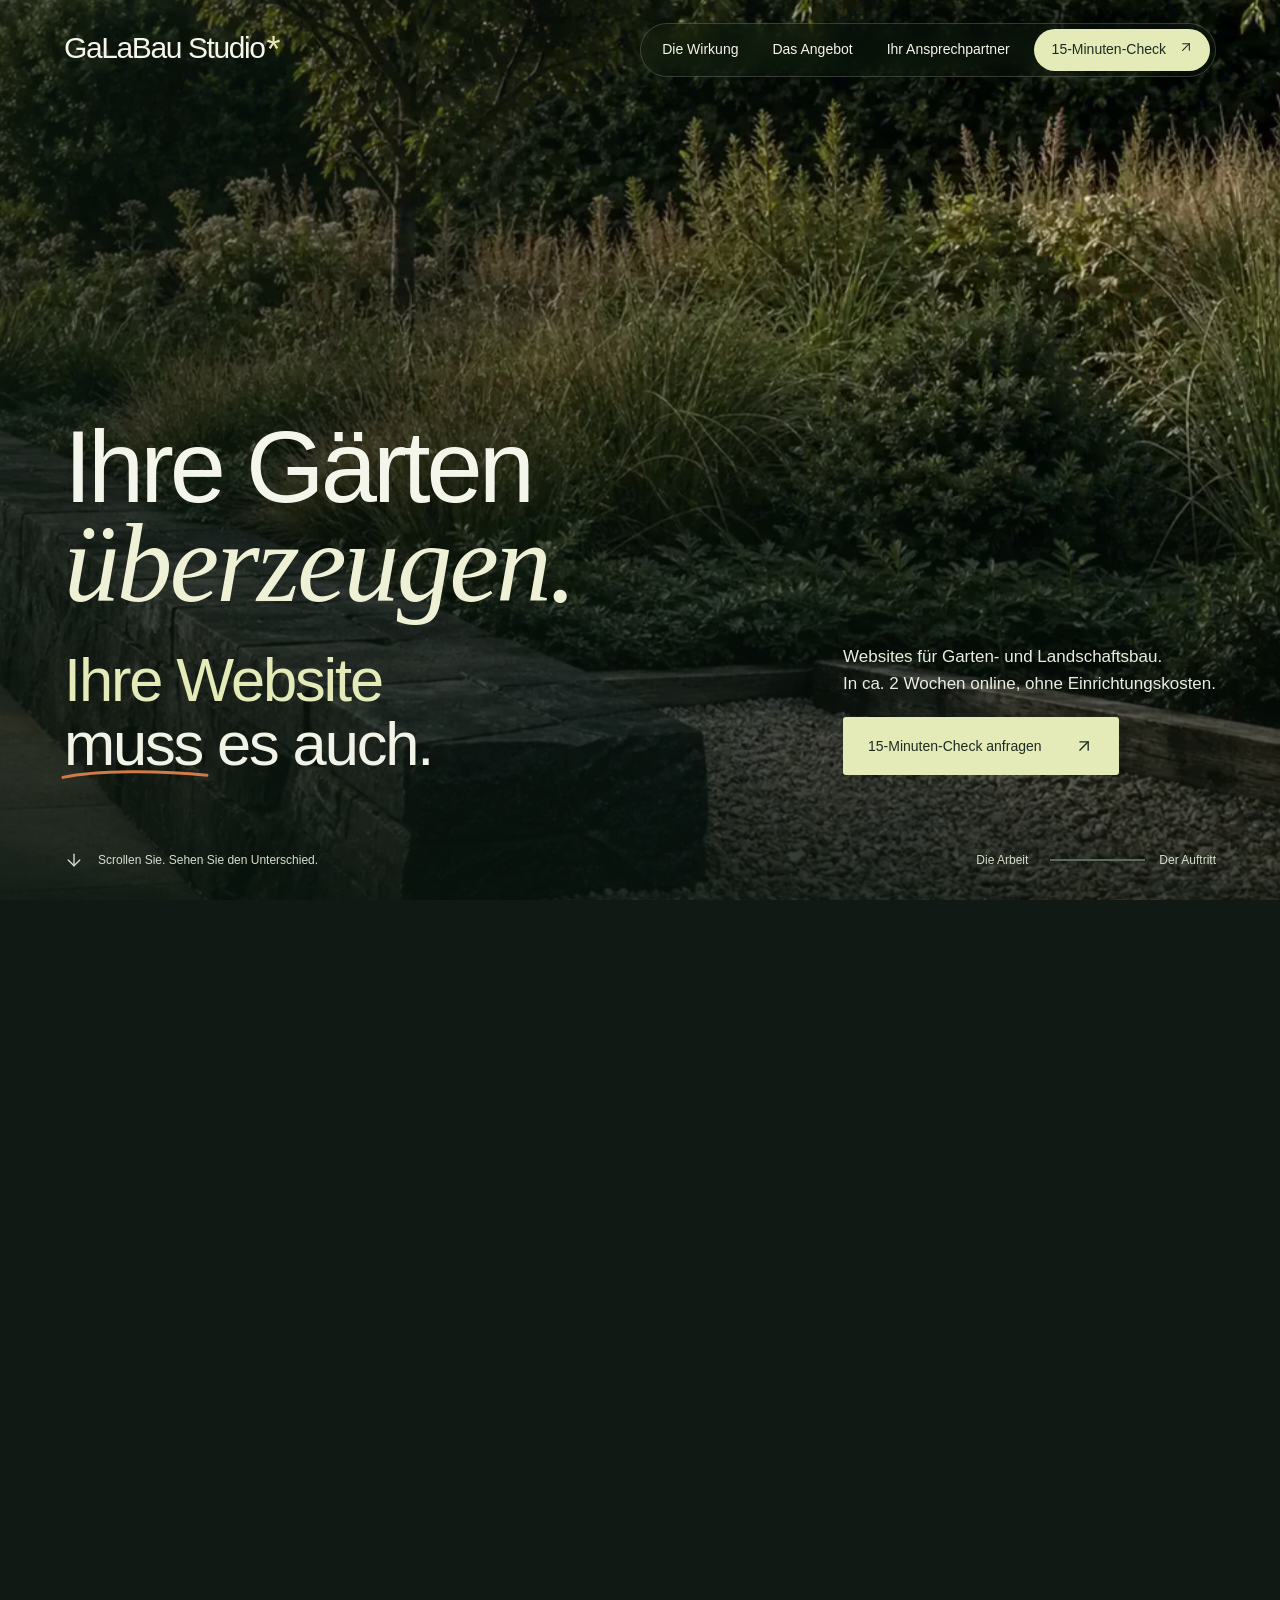
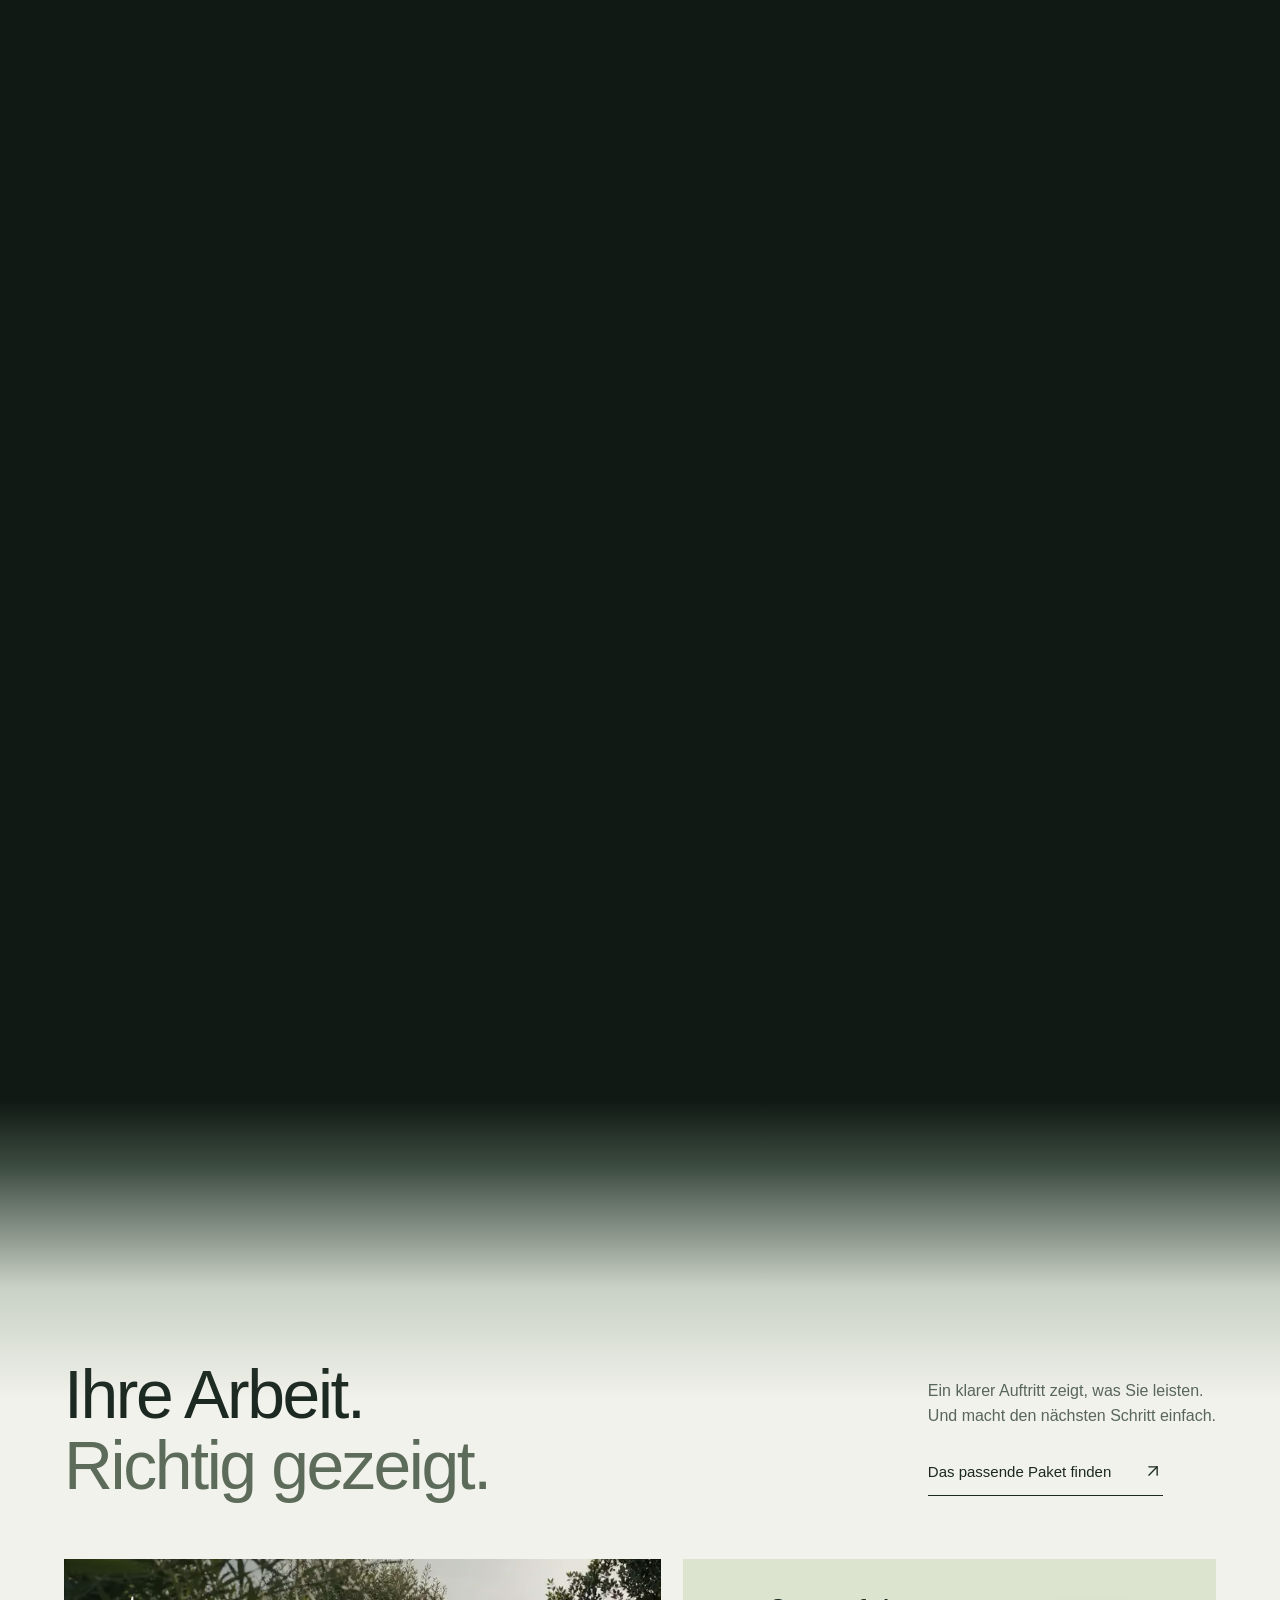
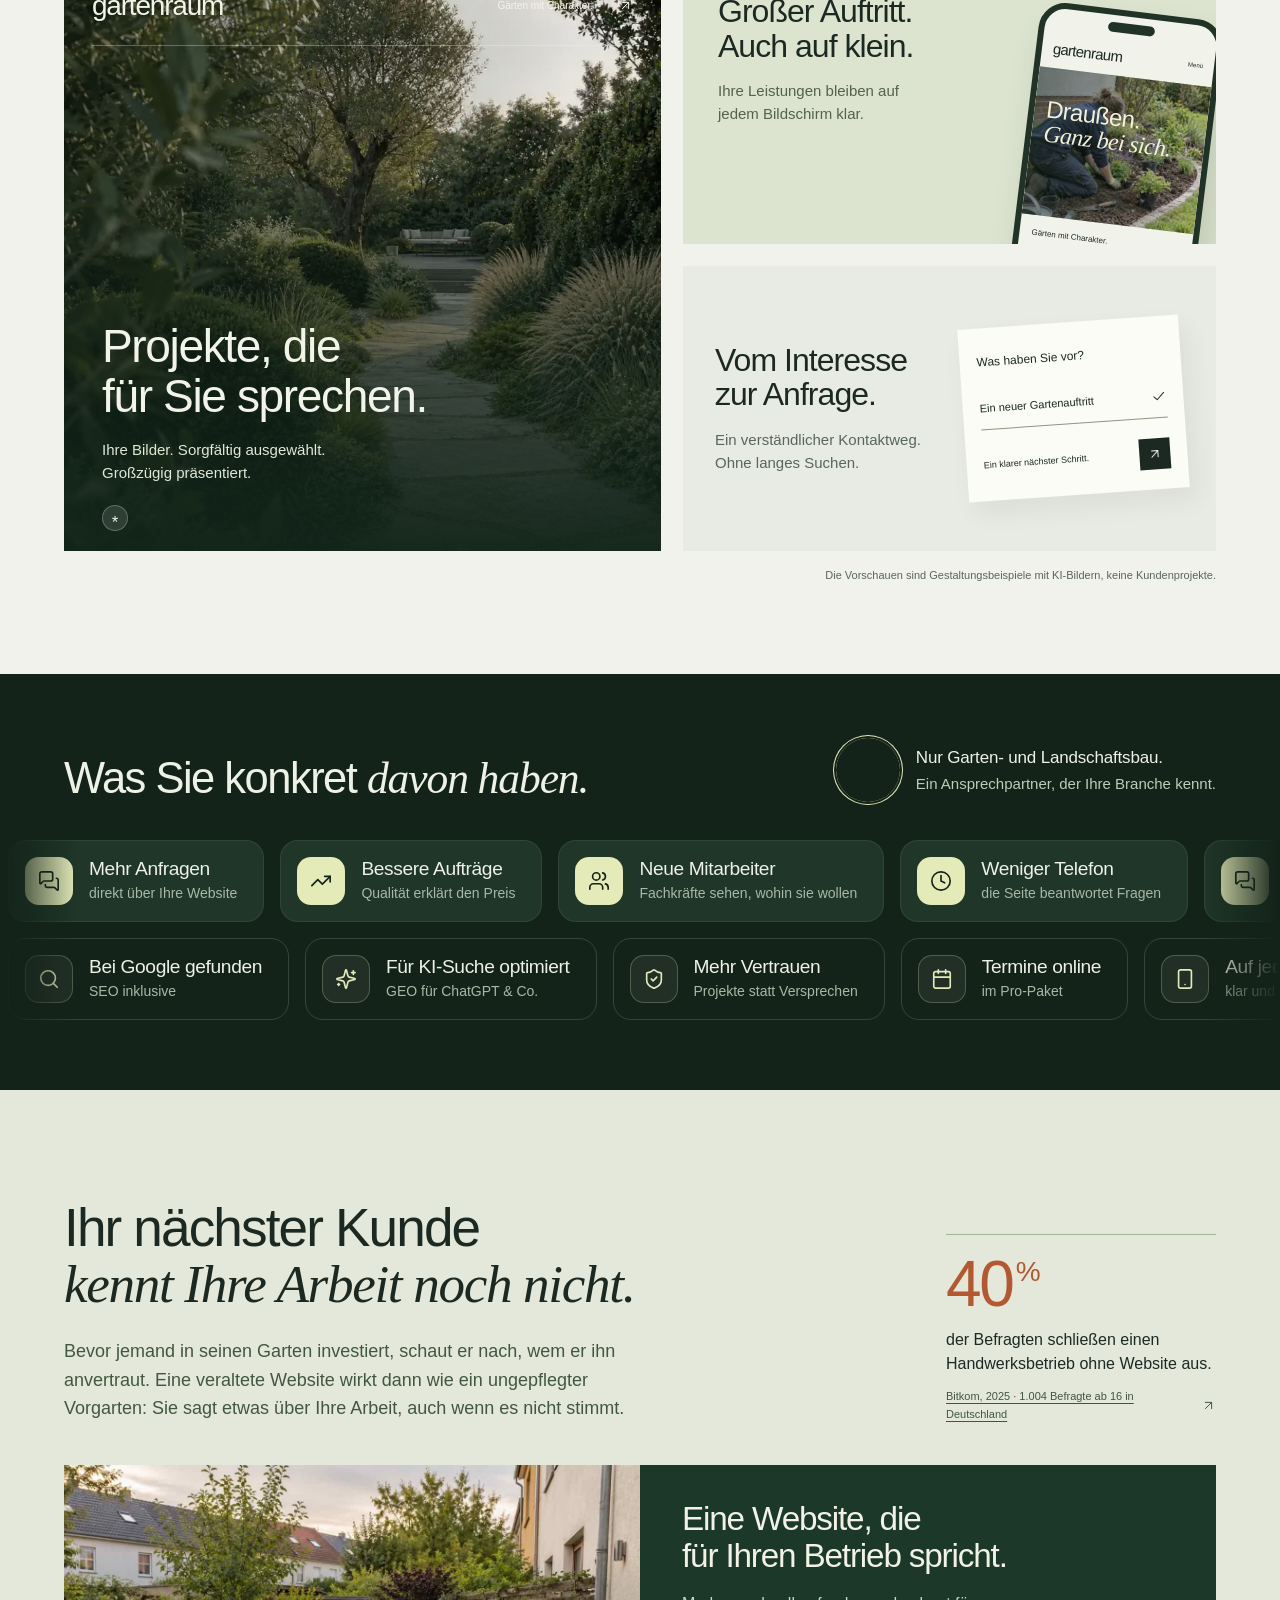
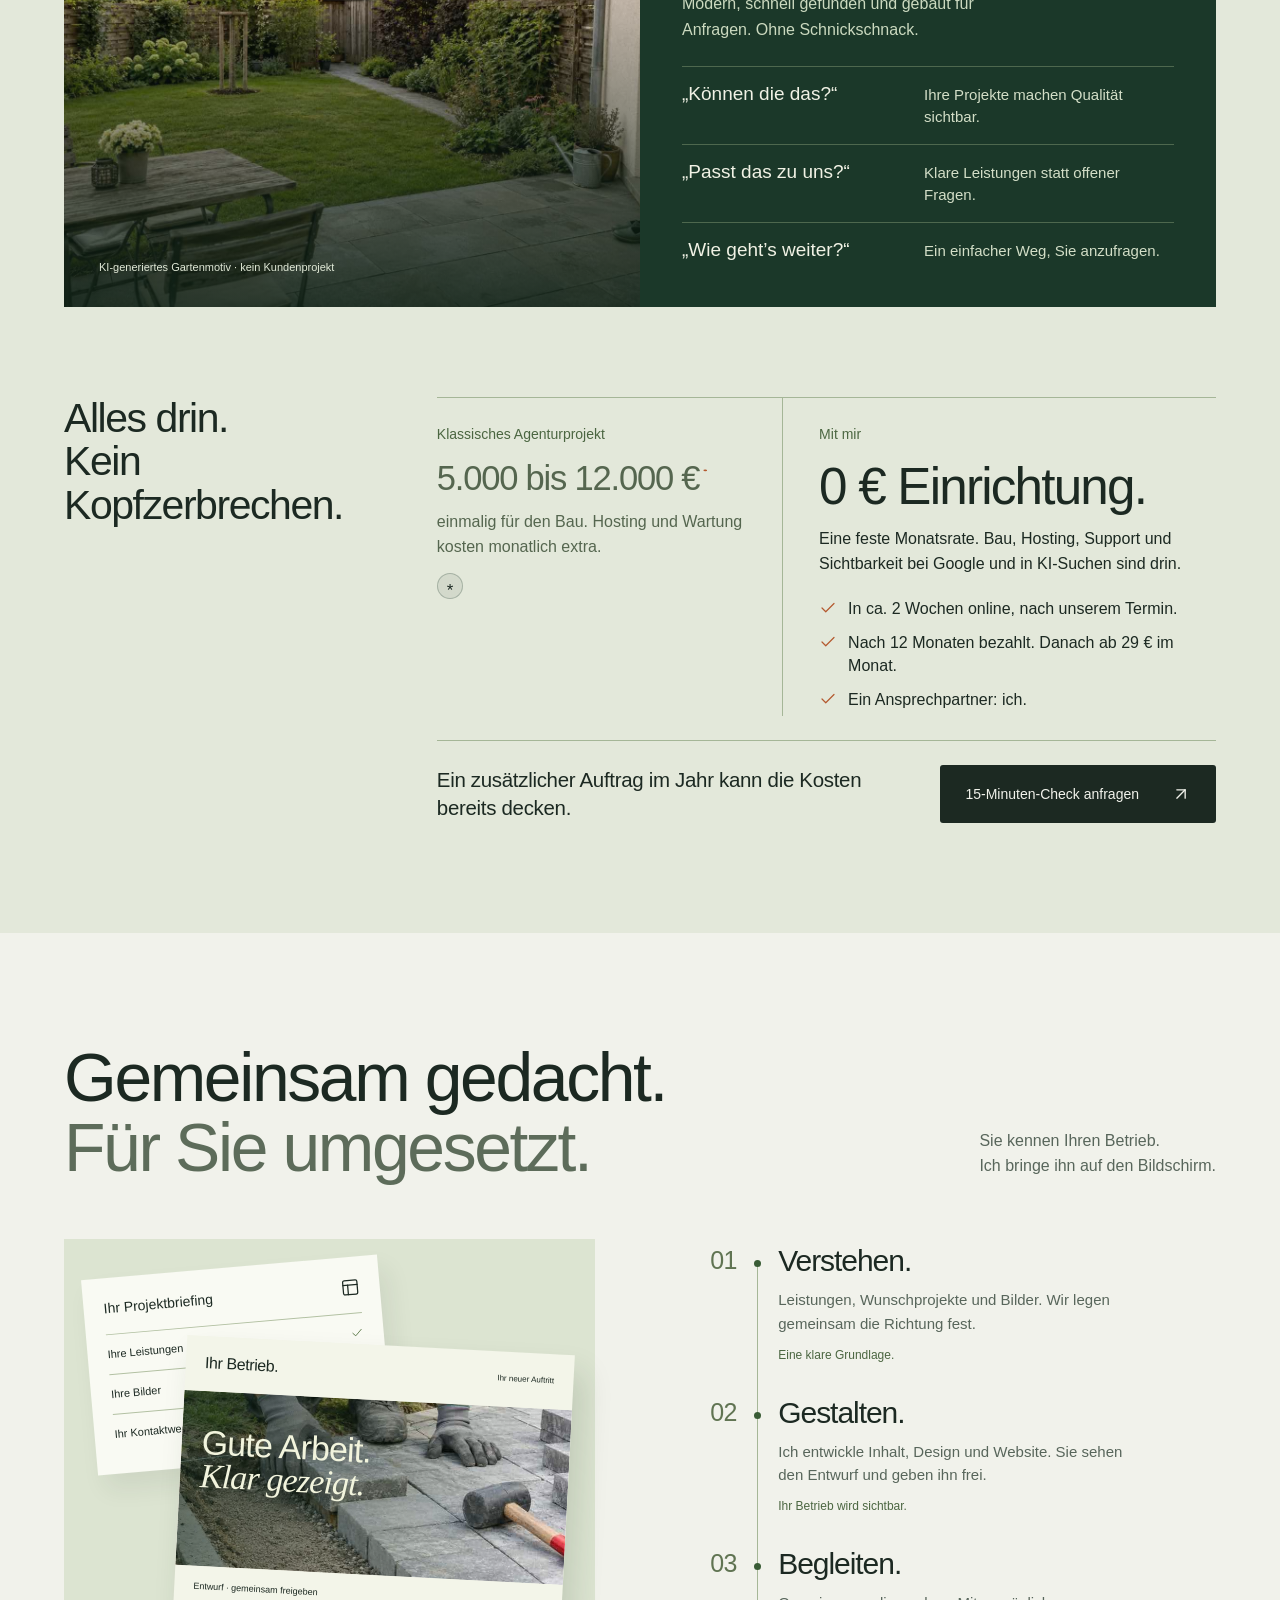
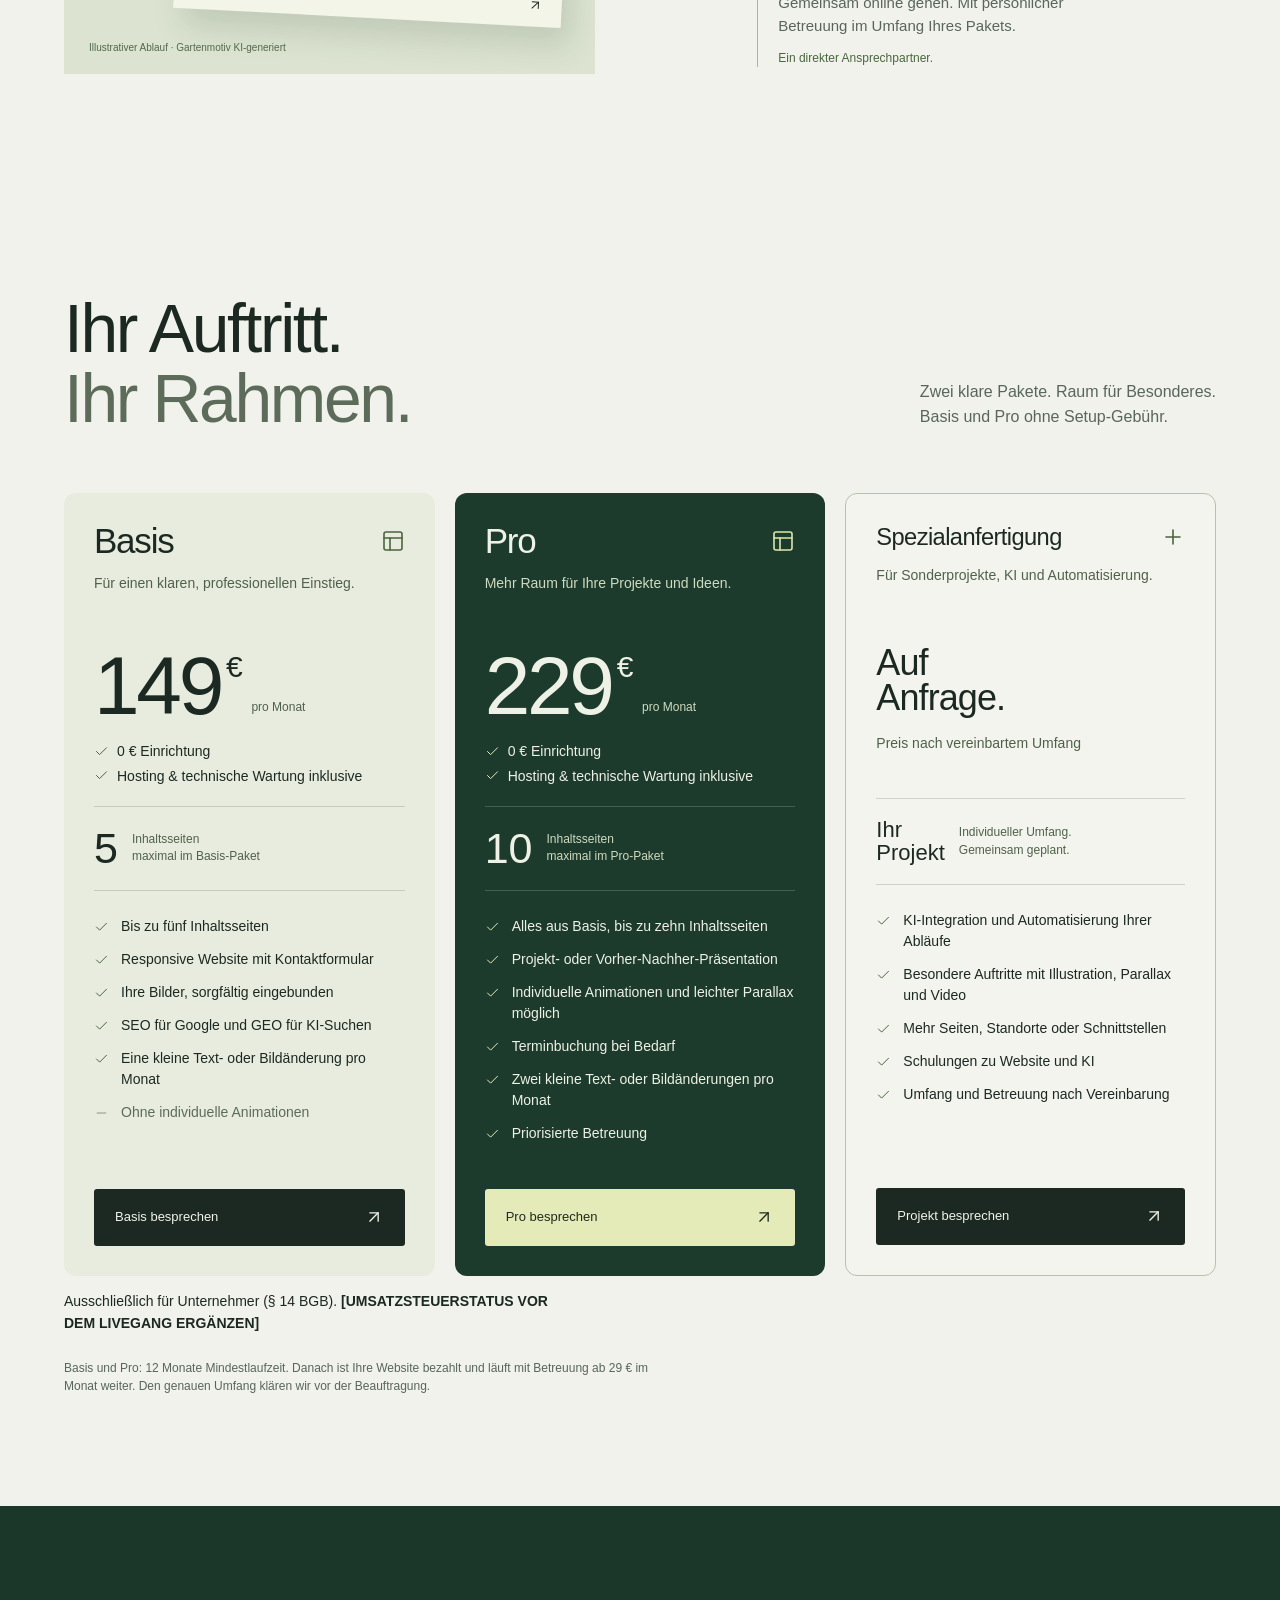
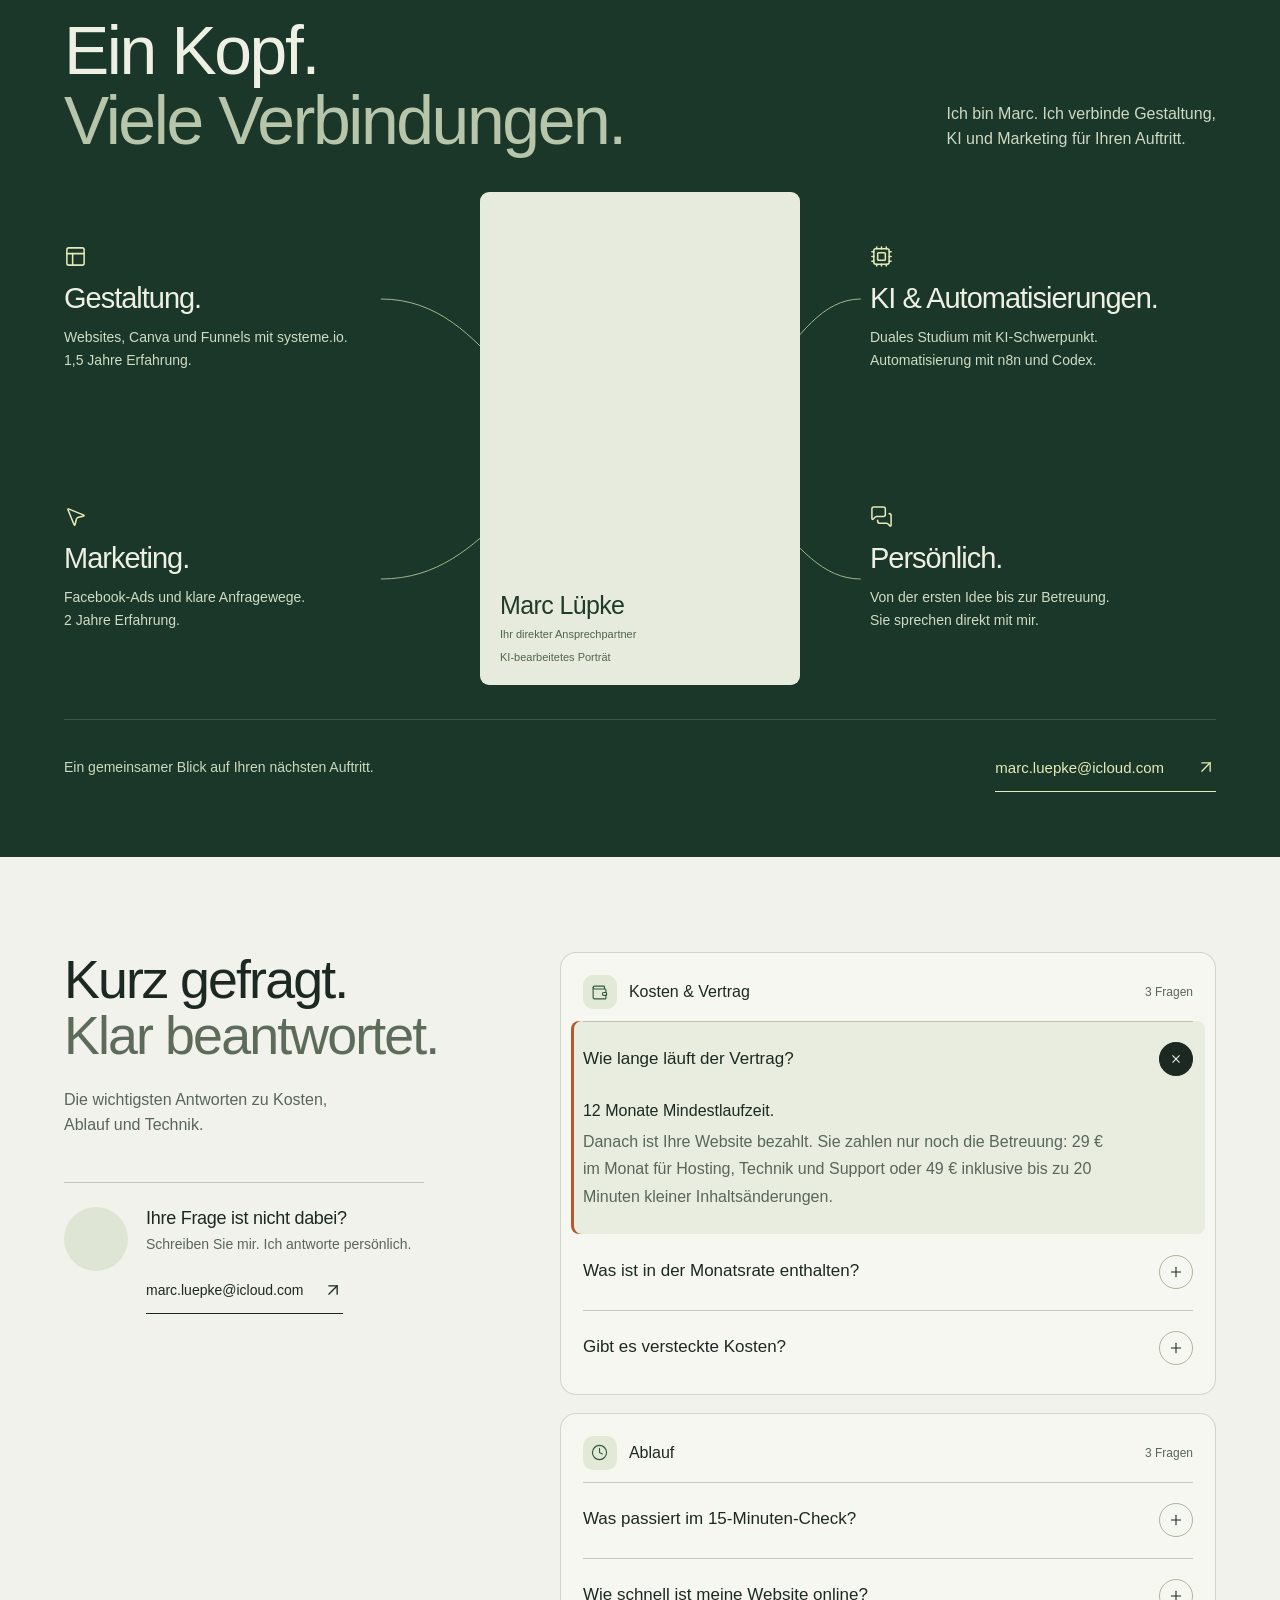
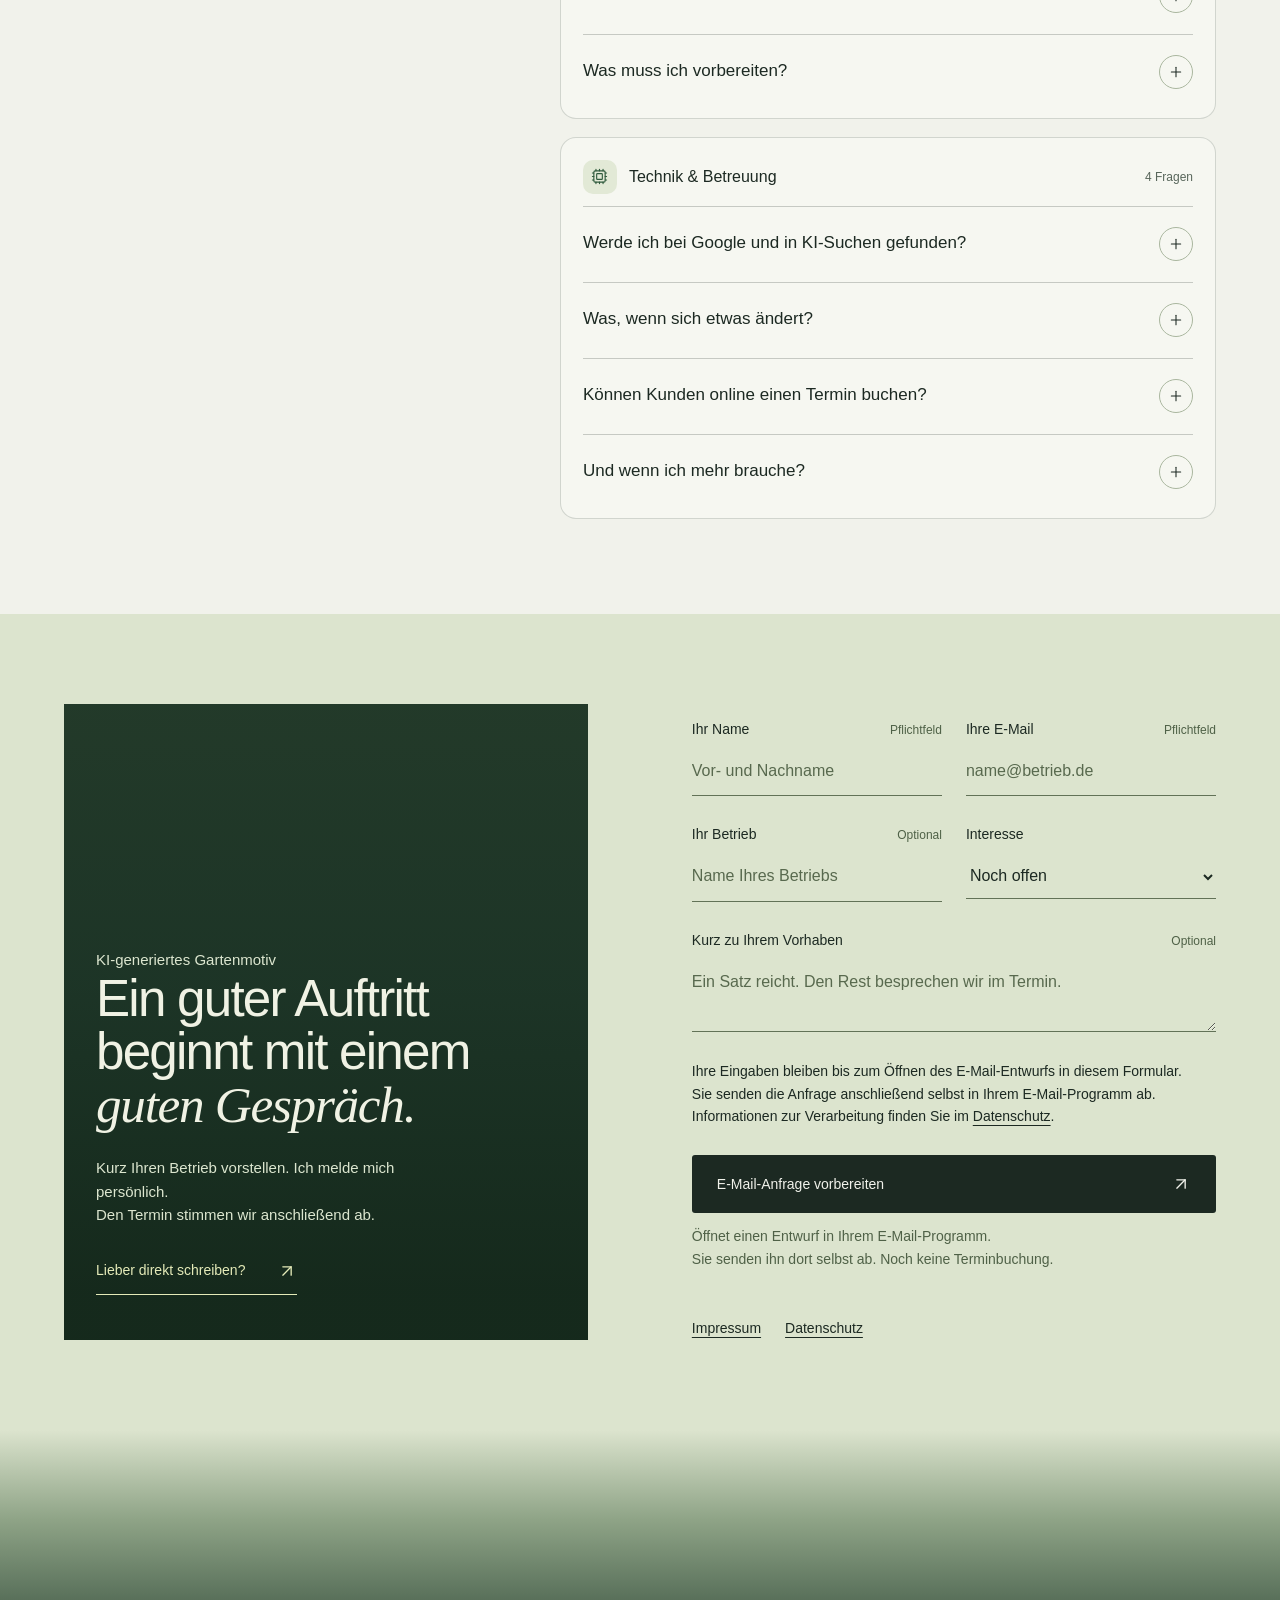
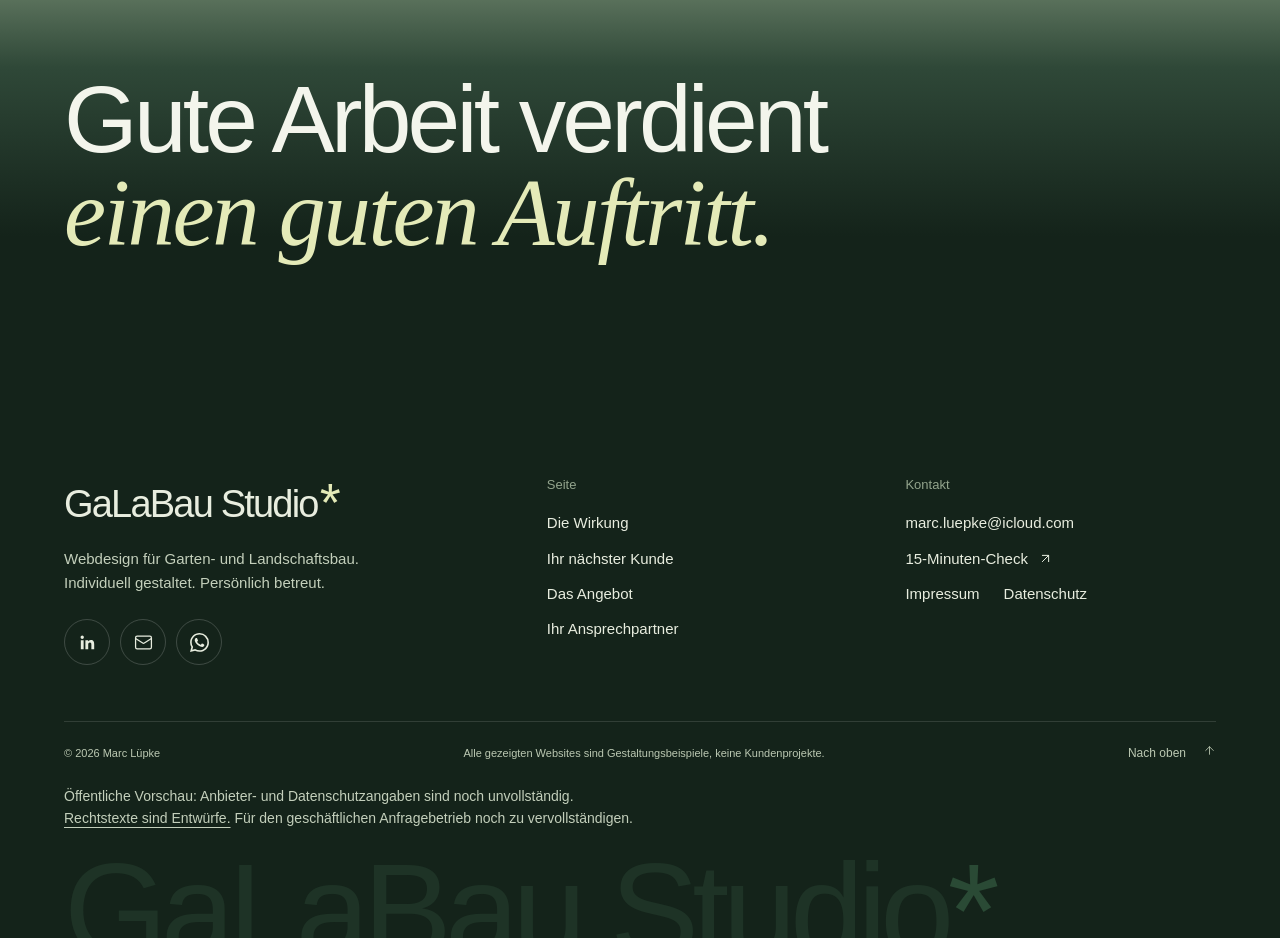
==== commit 05bb957d: "Add files via upload" ====
--- a/index.html
+++ b/index.html
@@ -14,7 +14,7 @@
   <link rel="preload" as="image" href="img/garten-handwerk.webp" fetchpriority="high">
   <link rel="stylesheet" href="fonts/fonts.css">
   <link rel="stylesheet" href="css/style.css?v=bb6611f1">
-  <link rel="stylesheet" href="css/sections.css?v=8346ff2b">
+  <link rel="stylesheet" href="css/sections.css?v=e07e4ea2">
   <link rel="stylesheet" href="css/legal.css?v=20261020">
   <script src="js/init.js"></script>
   <script src="js/site.js?v=security-20261020" defer></script>
@@ -87,7 +87,7 @@
             <div class="demo-scroll">
               <div class="demo-nav"><strong><span class="sk sk-klassisch">Am Lindenhof</span><span class="sk sk-modern">FORM/AUSSEN</span><span class="sk sk-natur">gartenraum.</span></strong><span>Leistungen &nbsp;&nbsp; Gärten &nbsp;&nbsp; Über uns</span><span class="demo-nav-cta">Ihr Gartenprojekt <svg class="icon" aria-hidden="true" focusable="false"><use href="#icon-arrow-up-right"></use></svg></span></div>
               <div class="demo-hero"><div class="demo-hero-copy"><h3><span class="sk sk-klassisch">Gärten mit<br><em>Charakter.</em></span><span class="sk sk-modern">Außen.<br>Neu gedacht.</span><span class="sk sk-natur">Draußen.<br><em>Ganz bei sich.</em></span></h3><p>Durchdacht geplant. Sorgfältig gebaut.<br>Für Ihren ganz eigenen Platz im Grünen.</p><span class="demo-hero-action">Ideen für Ihren Garten <svg class="icon" aria-hidden="true" focusable="false"><use href="#icon-arrow-up-right"></use></svg></span></div><div class="demo-hero-image"><img class="sk-img sk-klassisch" src="img/garten-handwerk.webp" width="1600" height="686" alt=""><img class="sk-img sk-modern" src="img/garten-familie.jpg" width="1400" height="933" alt=""><img class="sk-img sk-natur" src="img/garten-stauden-gross.jpg" width="900" height="1350" alt=""><span>Raum zum Ankommen.</span></div></div>
-              <div class="demo-services"><span>Von der ersten Idee<br><strong>bis ins letzte Detail.</strong></span><span>Gartenplanung</span><span>Naturstein & Terrassen</span><span>Pflanzung & Pflege</span></div>
+              <div class="demo-services"><span><strong>Von der Idee bis ins Detail.</strong></span><span>Gartenplanung</span><span>Naturstein & Terrassen</span><span>Pflanzung & Pflege</span></div>
               <div class="demo-projects"><div><h4>Draußen.<br><em>Weitergedacht.</em></h4><p>Material, das bleibt.<br>Grün, das mitwächst.</p></div><div class="demo-project"><img src="img/garten-oliven.webp" width="900" height="1125" alt=""><span>Naturstein & Struktur <svg class="icon" aria-hidden="true" focusable="false"><use href="#icon-arrow-up-right"></use></svg></span></div><div class="demo-project"><img src="img/garten-hecke.jpg" width="900" height="600" alt=""><span>Pflege & Schnitt <svg class="icon" aria-hidden="true" focusable="false"><use href="#icon-arrow-up-right"></use></svg></span></div></div>
               <div class="demo-consult"><span>Am Anfang steht Ihre Idee.</span><span class="demo-consult-cta">Lassen Sie uns darüber sprechen <svg class="icon" aria-hidden="true" focusable="false"><use href="#icon-arrow-up-right"></use></svg></span></div>
               <div class="demo-footer"><strong><span class="sk sk-klassisch">Am Lindenhof</span><span class="sk sk-modern">FORM/AUSSEN</span><span class="sk sk-natur">gartenraum</span></strong><span>Planung. Gestaltung. Pflege.</span><span>Kontakt &nbsp; · &nbsp; Impressum</span></div>
--- a/css/sections.css
+++ b/css/sections.css
@@ -973,3 +973,162 @@
 .faq-contact img{ object-position:center 40%; }
 .feature-disclosure{ max-width:none; }
 .impact{ padding-bottom:0; }
+
+/* One authored opening: the promise is written once, the same garden becomes
+   the site's photograph, and the project image opens into the next chapter. */
+.visually-hidden{ position:absolute; width:1px; height:1px; padding:0; margin:-1px; overflow:hidden; clip-path:inset(50%); white-space:nowrap; border:0; }
+.hero-promise .promise-line{ display:block; white-space:nowrap; }
+.hero-promise>.promise-line-last{ color:#f2f3e7; }
+.type-glyph{ position:relative; display:inline-block; white-space:pre; }
+.hero-promise.has-type{ animation:none; }
+.hero-promise.has-type .must-stroke path{ animation:must-draw 850ms var(--type-underline-delay,800ms) var(--arrival) both; }
+.is-typing .type-glyph{ animation:type-appear 1ms var(--type-delay) steps(1,end) backwards; }
+.is-typing .type-glyph::after{ content:''; position:absolute; top:.08em; bottom:.04em; left:100%; border-left:1.5px solid currentColor; opacity:0; animation:type-caret var(--type-step) var(--type-delay) step-end; pointer-events:none; }
+@keyframes type-appear{ from{ opacity:0; } to{ opacity:1; } }
+@keyframes type-caret{ from{ opacity:.85; } to{ opacity:0; } }
+.hero-shade{ opacity:var(--shade-opacity,var(--photo-opacity,1)); }
+.story-stage.garden-linked .hero-photo{ z-index:2; transform-origin:0 0; overflow:hidden; will-change:transform,opacity; }
+.story-stage.garden-linked .hero-photo img{ object-fit:fill; transform-origin:58% 50%; }
+.story-stage.garden-linked .hero-shade{ z-index:2; }
+.story-stage.garden-linked .scene-frame{ z-index:1; }
+.story-stage.garden-linked .os-body img{ opacity:0; }
+.story-stage.garden-linked .new-page[data-skin=klassisch] .sk-img.sk-klassisch{ opacity:var(--garden-restored,0); transition:none; }
+.new-page .sk-img.sk-klassisch{ object-position:58% 50%; }
+.story-stage.is-measuring-garden .scene-frame{ --frame-scale:1; --frame-rotate:0deg; }
+.story-stage.is-measuring-garden .demo-scroll{ transform:none !important; }
+.story-stage.is-measuring-garden .demo-scroll,.story-stage.is-measuring-garden .sk-img{ transition:none !important; }
+@media(prefers-reduced-motion:no-preference){
+  .feature-projects.has-photo-handoff>img{ transform:scale(calc(.94 + var(--photo-arrival,1) * .06)); clip-path:inset(0 calc((1 - var(--photo-arrival,1)) * 18%) calc((1 - var(--photo-arrival,1)) * 14%)); transition:none; }
+  .feature-projects.has-photo-handoff .feature-projects-shade{ opacity:calc(.45 + var(--photo-arrival,1) * .55); }
+}
+@media(prefers-reduced-motion:reduce){
+  .hero-promise.has-type .must-stroke path,.is-typing .type-glyph,.is-typing .type-glyph::after{ animation:none; }
+  .type-glyph{ opacity:1; }
+  .type-glyph::after{ display:none; }
+}
+
+/* Round 9: the new site sweeps over the old one behind a light edge; side pieces float with the pointer. */
+.story-stage.garden-linked .new-page{ opacity:var(--new-shown,0); clip-path:inset(0 calc((1 - var(--wipe,0)) * 100%) 0 0); }
+.story-stage.garden-linked .scene-frame .old-page{ opacity:var(--old-shown,1); }
+.story-stage.garden-linked .scene-frame::after{ content:''; position:absolute; z-index:6; top:28px; bottom:0; left:calc(var(--wipe,0) * 100%); width:3px; margin-left:-1.5px; background:#f4f8d6; box-shadow:0 0 22px 6px #e4eab8b3,0 0 90px 22px #e4eab866; opacity:var(--wipe-edge,0); pointer-events:none; }
+@media(max-width:760px){ .story-stage.garden-linked .scene-frame::after{ top:22px; } }
+@media(min-width:1000px) and (prefers-reduced-motion:no-preference){
+  .story-stage.garden-linked .sp-new{ opacity:var(--new-shown,0); clip-path:inset(0 calc((1 - var(--wipe,0)) * 100%) 0 0); }
+  .story-stage.garden-linked .sp-old{ opacity:var(--old-shown,1); }
+  .sp-phone{ transform:translate(calc(var(--mx,0) * -16px), calc(var(--my,0) * -12px + (1 - var(--side-in,0)) * 40px)) rotate(-5deg); }
+  .sp-warning{ transform:translate(calc(var(--mx,0) * -10px), calc(var(--my,0) * -8px)) rotate(-5deg); }
+  .sp-warning-2{ transform:translate(calc(var(--mx,0) * 12px), calc(var(--my,0) * 9px)) rotate(4deg); }
+  .sc-notes{ transform:translate(calc(var(--mx,0) * 18px), calc(var(--my,0) * 13px)); }
+  .sc-style{ transform:translate(calc(var(--mx,0) * 10px), calc(var(--my,0) * 8px + (1 - var(--swatch-in,0)) * 18px)); }
+}
+
+/* Round 10 hero: "Jeder Auftritt zählt." The headline and its punchline read as one block, low on the photo. */
+@media(prefers-reduced-motion:no-preference){
+  .hero-intro{ justify-content:flex-end; gap:clamp(22px,3.4svh,40px); }
+}
+.hero-intro h1{ max-width:none; }
+.hero-intro h1 em{ color:#eef1d6; }
+.hero-description{ font-size:17px; line-height:1.55; color:#e8eddf; }
+@media(max-width:1000px){ .hero-description{ font-size:15px; } }
+@media(max-width:760px){ .hero-description{ font-size:15px; } .hero-intro{ gap:22px; } }
+@media(max-width:380px){ .hero-description{ font-size:14px; } }
+
+/* Round 10b: the old site looks dated, not empty; the stage gets a soft spotlight instead of a flat tone. */
+.os-gallery{ clear:both; margin-top:1.2cqw; padding-top:1.1cqw; border-top:1px dotted #999; font-family:'Times New Roman',Times,serif; }
+.os-gallery b{ display:block; color:#2f5f1f; font-size:1.55cqw; margin-bottom:.8cqw; }
+.os-gallery span{ display:flex; gap:1cqw; }
+.story-stage .os-body .os-gallery img,.story-stage.garden-linked .os-body .os-gallery img{ float:none; width:auto; height:6.2cqw; aspect-ratio:4/3; object-fit:cover; margin:0; border:.3cqw ridge #c8c8c8; filter:saturate(.7) contrast(.9) brightness(1.05); opacity:1; }
+.os-gallery small{ display:block; margin-top:.7cqw; font-family:Arial,sans-serif; font-size:.9cqw; color:#666; }
+.sp-old-gallery{ display:grid; grid-template-columns:repeat(4,1fr); gap:1.6cqw; }
+.sp-old-gallery b{ aspect-ratio:1; background:#9da893; border:1px solid #c6c6c6; }
+.sp-old-foot{ height:5cqw; margin:0 0; background:#e4e4e4; border-top:1px solid #c6c6c6; }
+.story-stage:before{ background:radial-gradient(ellipse 72% 62% at 50% 57%,#d8ddd4 0%,#c8cec3 52%,#aeb5a9 100%); }
+
+/* Round 11: name, star notes, a darker spotlight for the old phase, slow-loading gallery, a washed-out closing. */
+.wordmark{ white-space:nowrap; }
+.site-header .wordmark{ font-size:30px; letter-spacing:-1.4px; }
+.site-header .wordmark span{ font-size:36px; }
+.footer-brand .wordmark{ font-size:38px; letter-spacing:-1.8px; }
+.footer-mark{ font-size:clamp(38px,10.4vw,168px); letter-spacing:-.05em; }
+@media(max-width:760px){ .site-header .wordmark{ font-size:25px; letter-spacing:-1px; } .site-header .wordmark span{ font-size:30px; } .footer-brand .wordmark{ font-size:32px; } }
+@media(max-width:380px){ .site-header .wordmark{ font-size:22px; } }
+
+.info-star{ position:relative; display:inline-block; z-index:3; }
+.info-star>summary{ list-style:none; display:grid; place-items:center; justify-content:center; align-content:center; gap:0; width:26px; height:26px; padding:0; border-radius:50%; cursor:pointer; font:500 17px/1 var(--font); color:inherit; background:#ffffff1f; border:1px solid #ffffff40; -webkit-backdrop-filter:blur(8px); backdrop-filter:blur(8px); transition:background-color .2s ease,transform .16s ease-out; }
+.info-star>summary::-webkit-details-marker{ display:none; }
+.info-star>summary span{ display:block; line-height:1; transform:translateY(4px); }
+.info-star>summary:hover{ background:#ffffff33; }
+.info-star>summary:active{ transform:scale(.94); }
+.info-star[open]>summary{ background:var(--accent); color:#14231a; border-color:var(--accent); }
+.info-star-body{ position:absolute; left:0; bottom:calc(100% + 10px); width:max-content; max-width:min(300px,80vw); padding:12px 14px; border-radius:12px; background:#14231a; color:#e8eddf; font-size:13px; line-height:1.5; box-shadow:0 14px 34px #0000004d; transform-origin:12px 100%; }
+.info-star-body p{ margin:0; max-width:none; }
+.info-star-body a{ display:inline-flex; gap:8px; align-items:center; margin-top:8px; color:var(--accent); text-decoration:underline; text-underline-offset:3px; }
+.info-star-body .icon{ width:13px; height:13px; }
+@media(prefers-reduced-motion:no-preference){ .info-star[open] .info-star-body{ animation:star-pop 220ms cubic-bezier(.23,1,.32,1) both; } }
+@keyframes star-pop{ from{ opacity:0; transform:translateY(4px) scale(.96); } to{ opacity:1; transform:none; } }
+.feature-projects>.info-star{ position:absolute; left:38px; bottom:20px; color:#f2f4e9; }
+@media(max-width:760px){ .feature-projects>.info-star{ left:27px; bottom:16px; } }
+.deal-before .info-star{ margin-top:14px; color:var(--ink); }
+.deal-before .info-star>summary{ background:#1f3b2c14; border-color:#1f3b2c40; }
+.deal-before .info-star[open]>summary{ background:var(--forest); color:var(--paper); border-color:var(--forest); }
+
+/* Old phase: a dark showroom with a cool spotlight; the old site's gallery loads like a slow line. */
+.story-stage:before{ background:radial-gradient(ellipse 60% 56% at 50% 57%,#3b4a40 0%,#212e26 48%,#111a15 100%); }
+.os-gallery span img:nth-child(1){ --i:0; } .os-gallery span img:nth-child(2){ --i:1; } .os-gallery span img:nth-child(3){ --i:2; } .os-gallery span img:nth-child(4){ --i:3; }
+@media(prefers-reduced-motion:no-preference){
+  .story-stage.garden-linked .os-body .os-gallery img{ clip-path:inset(0 0 calc((1 - clamp(0, var(--old-load,1) * 4 - var(--i,0), 1)) * 100%) 0); background:#d9d9d9; }
+}
+
+/* Closing: the contact chapter washes down into deep green, carrying one last line. */
+.closing{ position:relative; padding:clamp(120px,16vw,220px) var(--page) clamp(90px,10vw,150px); background:linear-gradient(#dce4ce 0%,#9fb193 30%,#3e5a45 64%,#14231a 100%); background:linear-gradient(in oklab,#dce4ce 0%,#9fb193 30%,#3e5a45 64%,#14231a 100%); color:#eef1e5; overflow:hidden; }
+body[data-tone=forest] .closing,body[data-tone=sage] .closing{ background:linear-gradient(in oklab,#dce4ce 0%,#9fb193 30%,#3e5a45 64%,#14231a 100%); }
+.closing-line{ max-width:none; margin:0; font-size:clamp(46px,7.4vw,124px); line-height:.98; letter-spacing:-.04em; font-weight:500; }
+.closing-line em{ display:inline-block; color:var(--accent); padding-bottom:.08em; }
+@supports (animation-timeline: view()){
+  @media(prefers-reduced-motion:no-preference){
+    .closing-line{ animation:closing-rise linear both; animation-timeline:view(); animation-range:entry 10% cover 55%; }
+  }
+}
+@keyframes closing-rise{ from{ opacity:.25; transform:translateY(70px); filter:blur(4px); } to{ opacity:1; transform:none; filter:none; } }
+.site-footer{ margin-top:0; border-radius:0; }
+@media(max-width:760px){ .closing{ padding:110px 24px 80px; } .closing-line{ font-size:clamp(40px,11.5vw,56px); } }
+
+/* Round 12: the specialist beside the gains title; a crisp, readable closing line. */
+.gains-head{ display:flex; justify-content:space-between; align-items:flex-end; gap:32px 48px; padding:0 var(--page); margin-bottom:38px; }
+.impact-gains .gains-head>h3{ padding:0; margin:0; }
+.gains-person{ display:flex; align-items:center; gap:16px; max-width:440px; }
+.gains-person img{ width:64px; height:64px; flex:none; border-radius:50%; object-fit:cover; object-position:center 40%; box-shadow:0 0 0 2px #14231a,0 0 0 3px var(--accent); }
+.gains-person p{ margin:0; font-size:15px; line-height:1.5; color:#bfccb8; }
+.gains-person strong{ display:block; margin-bottom:2px; font-size:17px; font-weight:500; color:#eef1e5; letter-spacing:-.01em; }
+@media(max-width:900px){ .gains-head{ flex-direction:column; align-items:flex-start; gap:22px; } }
+
+.closing{ padding-top:clamp(170px,19vw,280px); background:linear-gradient(#dce4ce 0%,#8ea386 16%,#2f4838 42%,#14231a 72%); background:linear-gradient(in oklab,#dce4ce 0%,#8ea386 16%,#2f4838 42%,#14231a 72%); }
+body[data-tone=forest] .closing,body[data-tone=sage] .closing{ background:linear-gradient(in oklab,#dce4ce 0%,#8ea386 16%,#2f4838 42%,#14231a 72%); }
+.closing-line{ color:#f3f5ec; }
+@keyframes closing-rise{ from{ opacity:.3; transform:translateY(56px); } to{ opacity:1; transform:none; } }
+@supports (animation-timeline: view()){
+  @media(prefers-reduced-motion:no-preference){ .closing-line{ animation-range:entry 0% entry 100%; } }
+}
+.impact-gains .gains-head>h3{ font-size:clamp(32px,3.4vw,52px); line-height:1.05; letter-spacing:-.035em; }
+@media(max-width:760px){ .impact-gains .gains-head>h3{ font-size:32px; } }
+
+/* Round 13: FAQ topics as calm framed blocks with an icon, title and count. */
+.faq-group{ border:1px solid #1c29222b; border-radius:16px; padding:6px 22px 8px; background:#f6f7f1; }
+.faq-group+.faq-group{ margin-top:18px; }
+.faq-group>h3{ display:flex; align-items:center; gap:12px; margin:0; padding:16px 0 12px; font-size:16px; font-weight:500; color:var(--ink); }
+.faq-group-icon{ display:grid; place-items:center; width:34px; height:34px; border-radius:10px; background:#e2e9d6; color:#2f5a3c; flex:none; }
+.faq-group-icon .icon{ width:17px; height:17px; }
+.faq-group-count{ margin-left:auto; font-size:12px; font-weight:400; color:var(--muted); }
+.faq .faq-group .faq-items details{ --bleed:12px; }
+.faq .faq-group .faq-items details:first-child::before{ opacity:1; }
+.faq .faq-group .faq-items details:last-child::after{ opacity:0; }
+.faq .faq-items details[open]{ background:#e8eddf; }
+@media(max-width:760px){ .faq-group{ padding:4px 16px 6px; border-radius:14px; } .faq-group+.faq-group{ margin-top:14px; } .faq .faq-group .faq-items details{ --bleed:8px; } }
+
+/* Footer contact icons: LinkedIn, e-mail, WhatsApp (brand marks filled, mail stroked). */
+.footer-social{ display:flex; gap:10px; margin:24px 0 0; padding:0; list-style:none; }
+.footer-social a{ display:grid; place-items:center; width:46px; height:46px; border-radius:50%; border:1px solid #ffffff2e; color:#e8eddf; transition:background-color .2s ease,color .2s ease,border-color .2s ease,transform .16s ease-out; }
+.footer-social a:hover{ background:var(--accent); border-color:var(--accent); color:#14231a; }
+.footer-social a:active{ transform:scale(.95); }
+.footer-social .icon{ width:19px; height:19px; }
+.footer-social .brand{ fill:currentColor; stroke:none; }
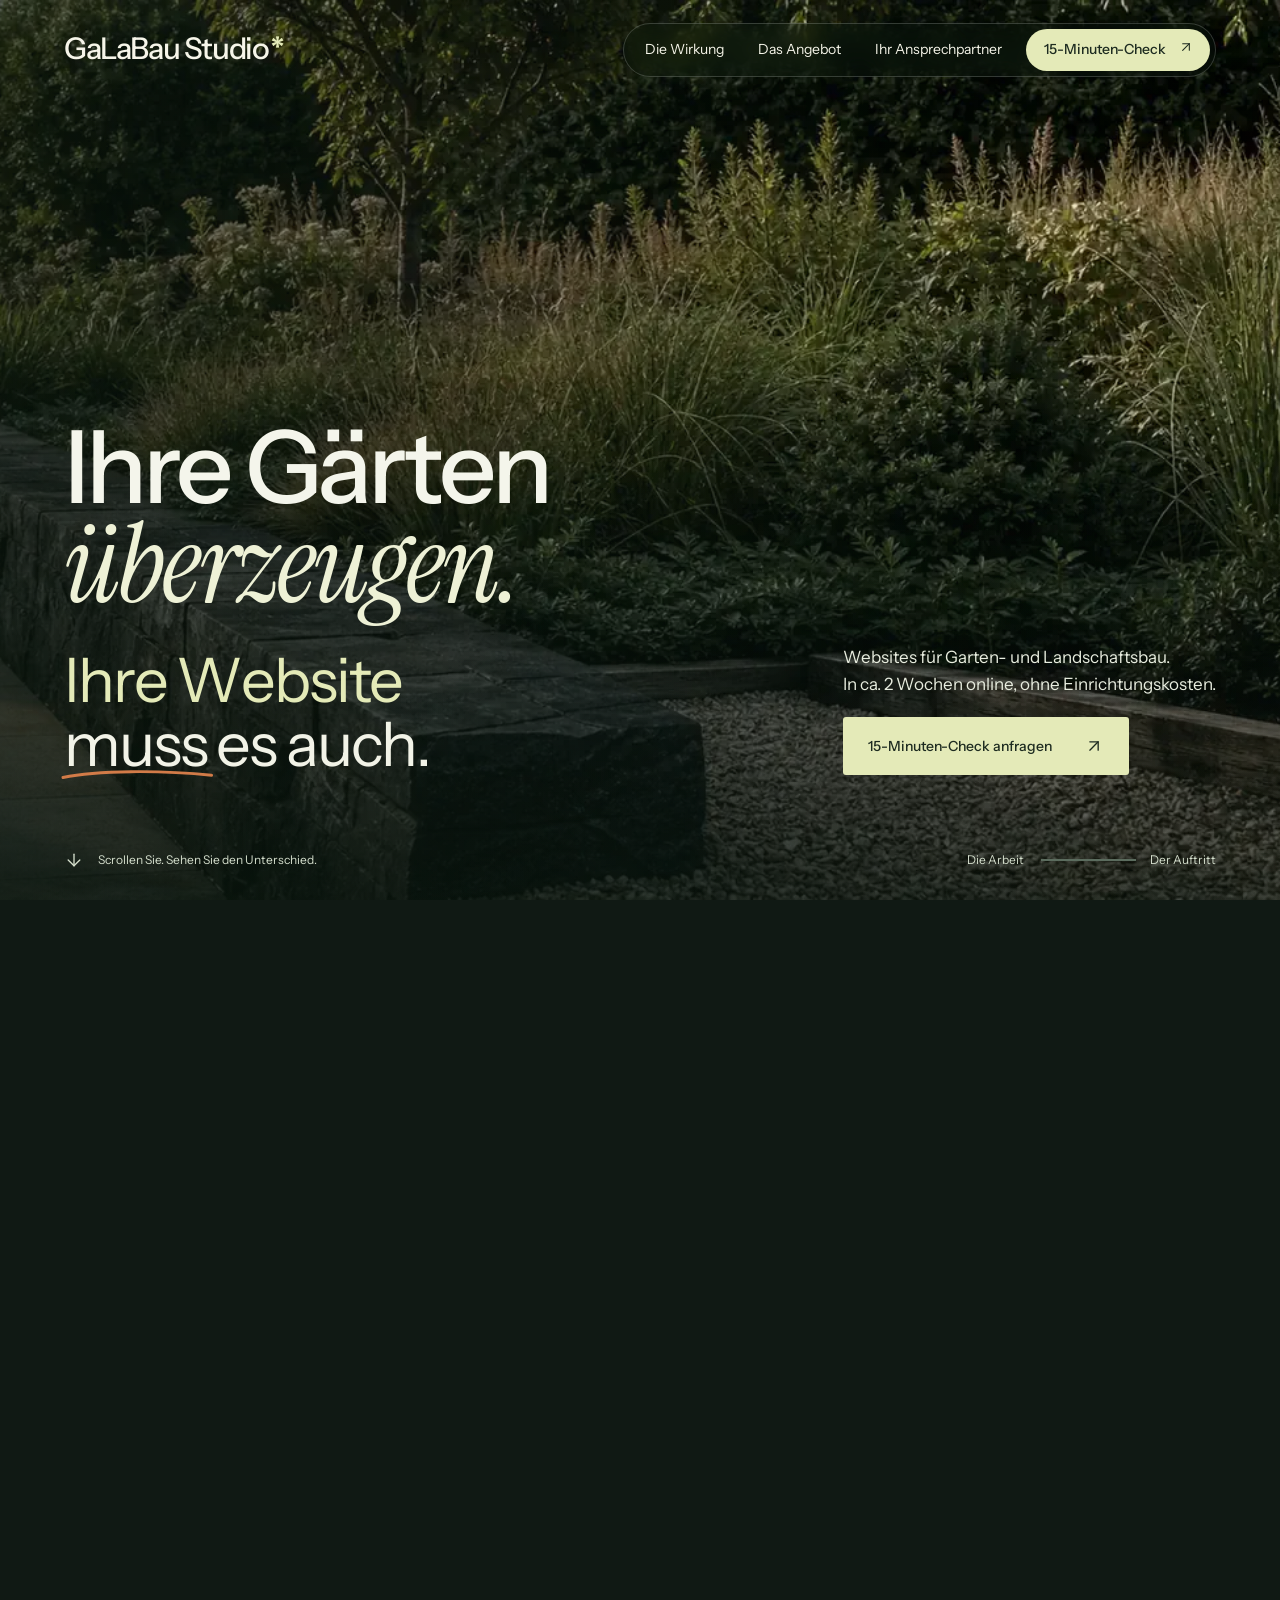
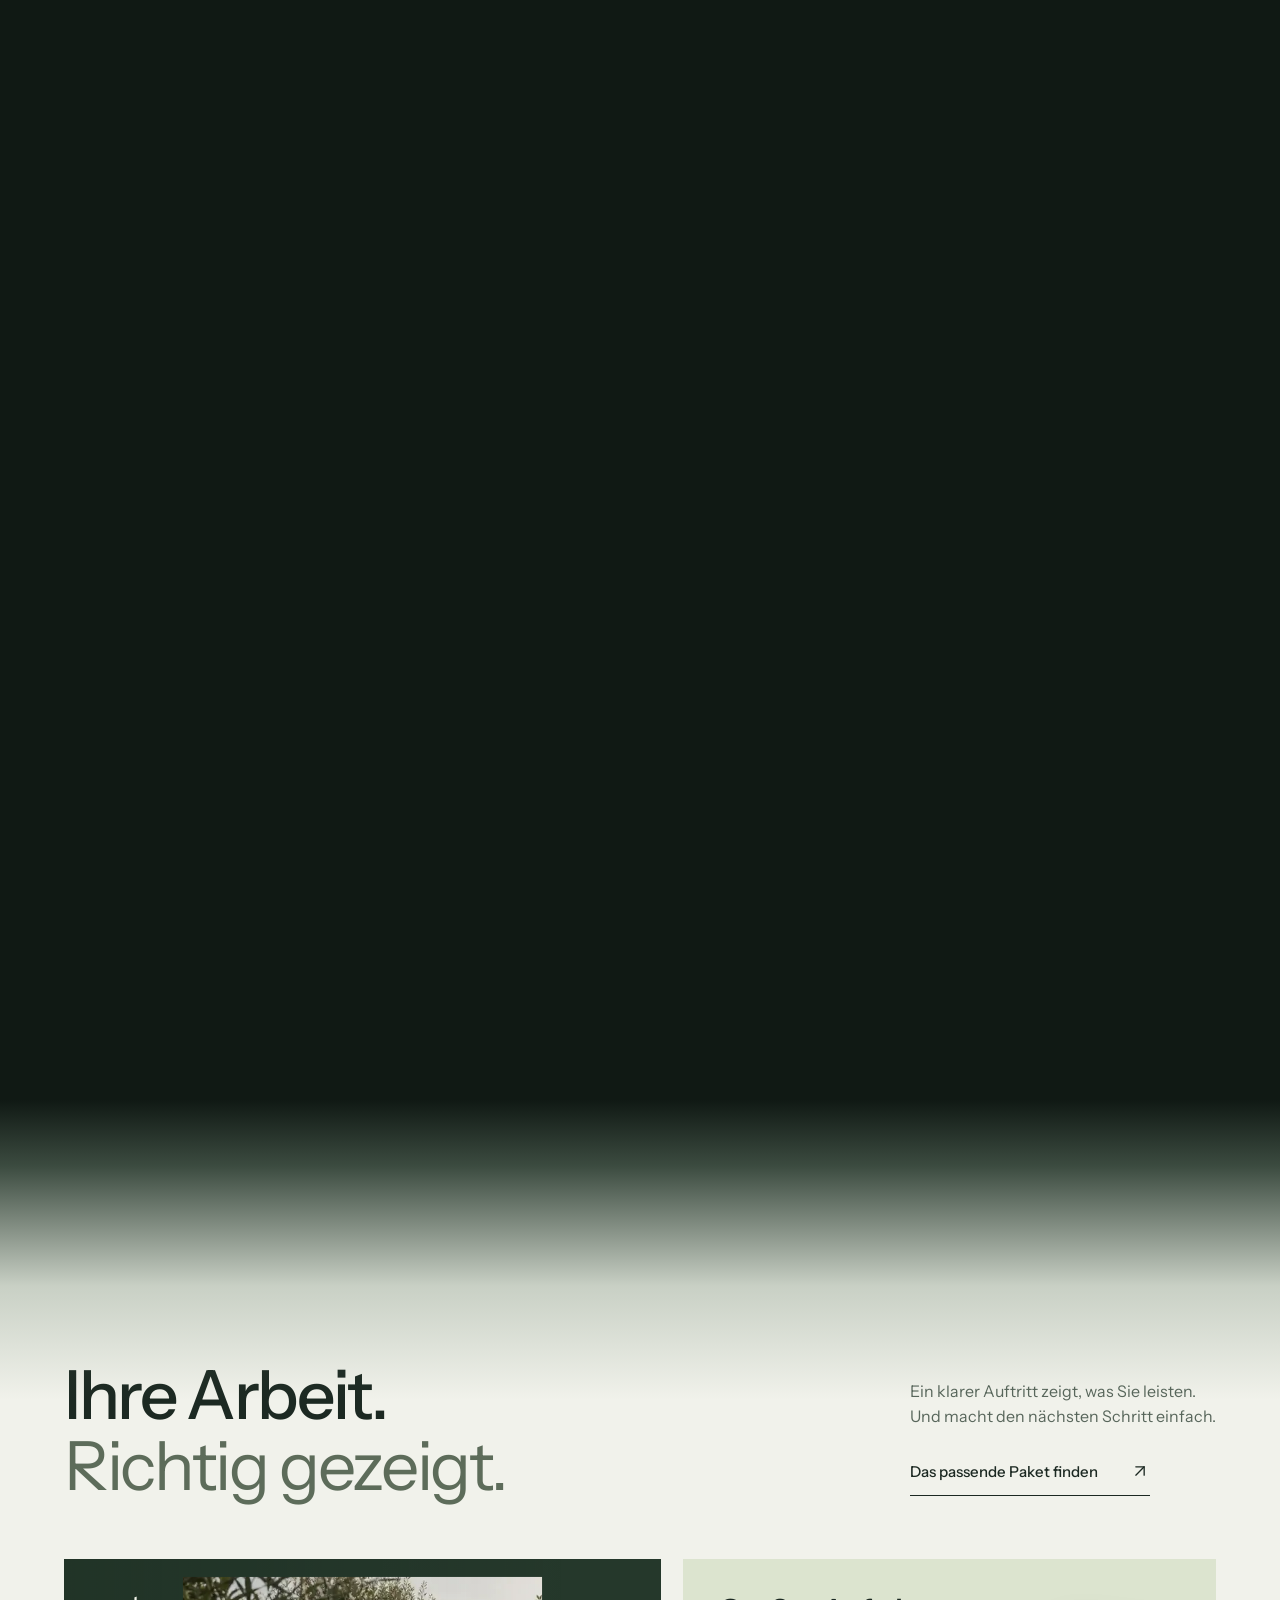
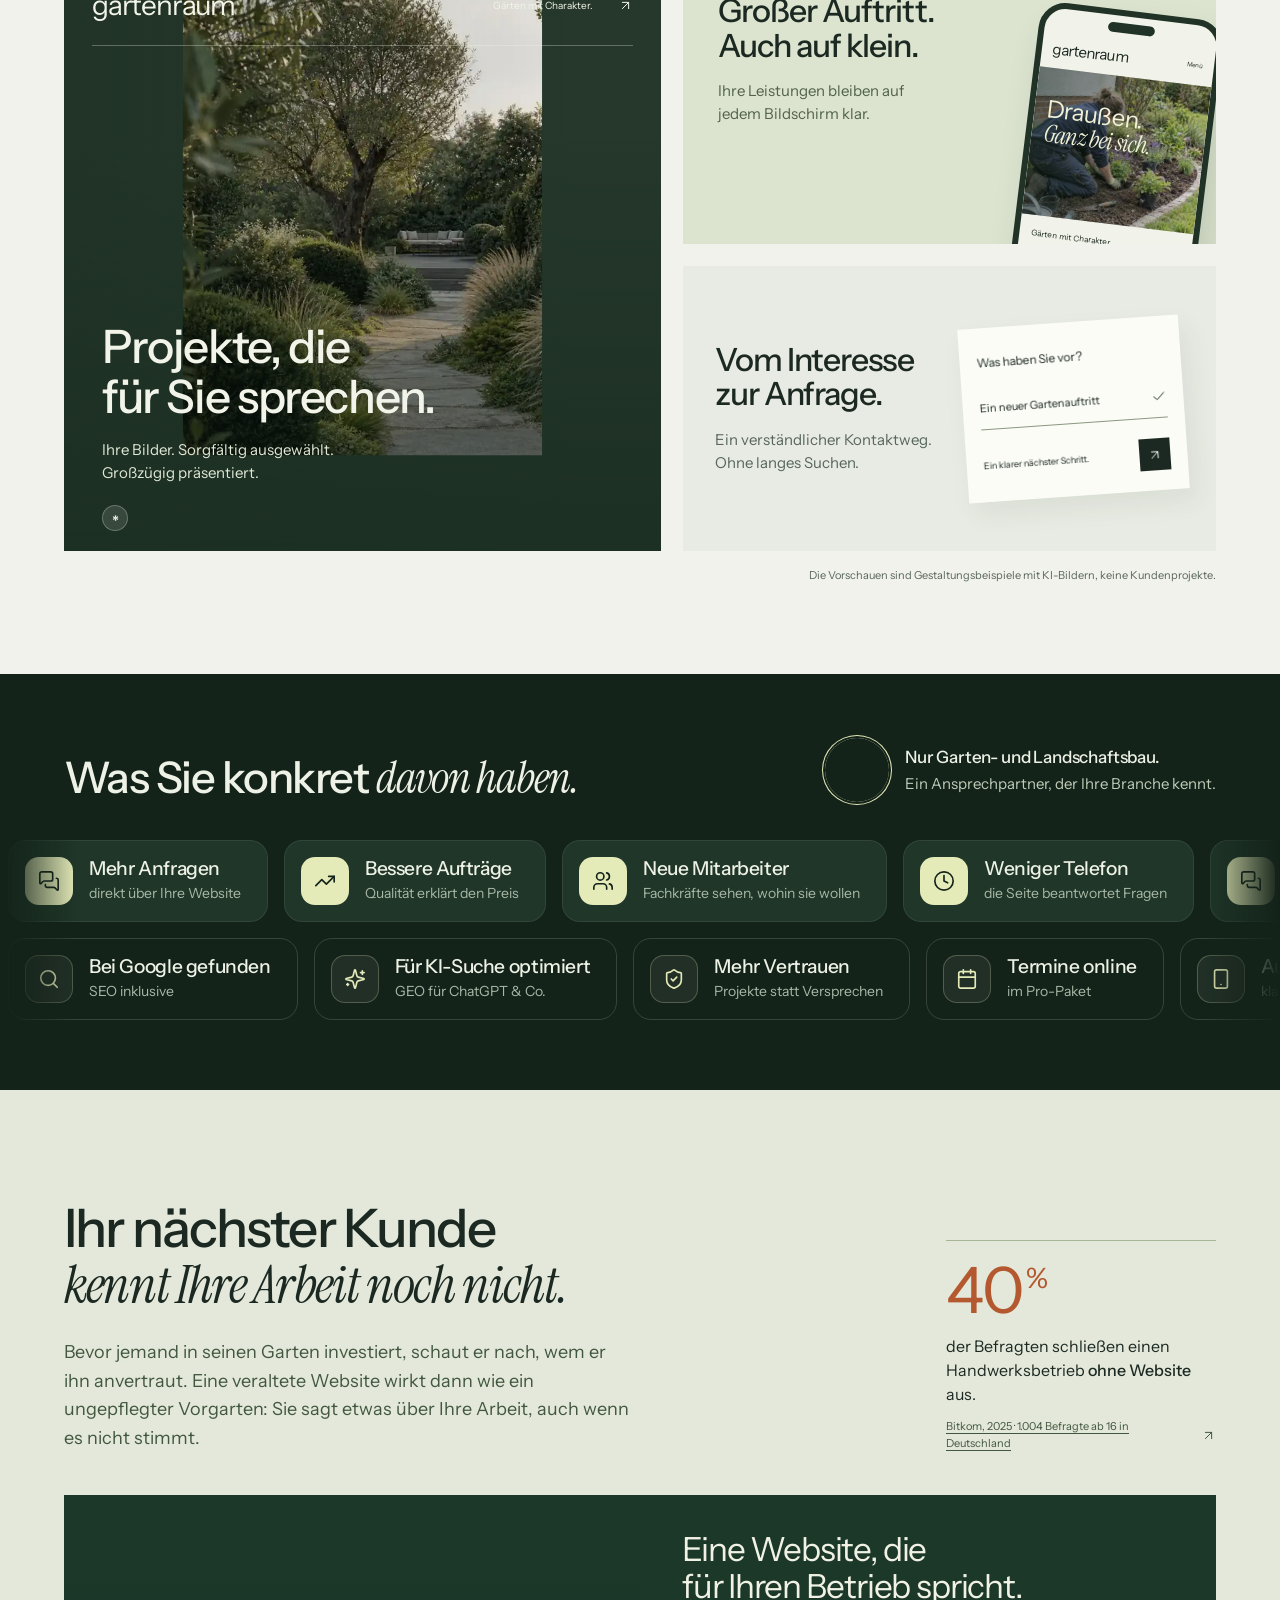
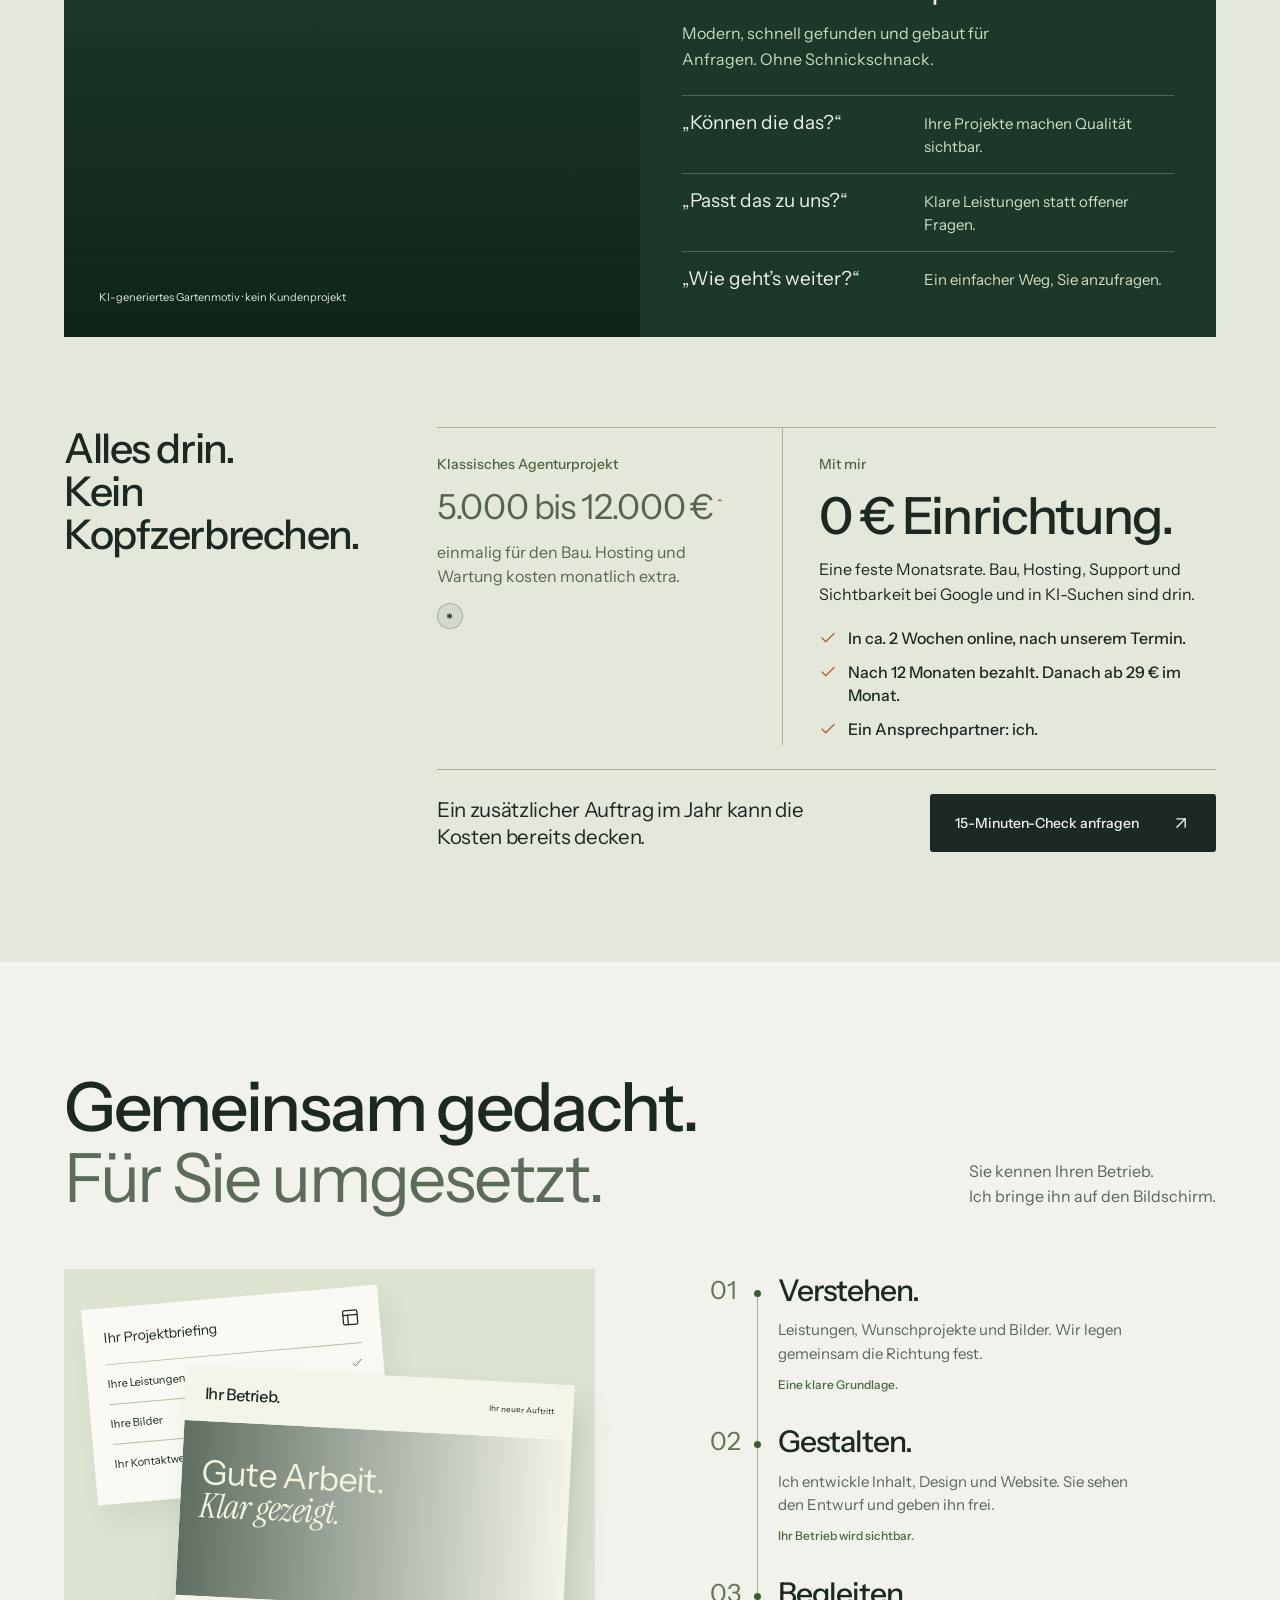
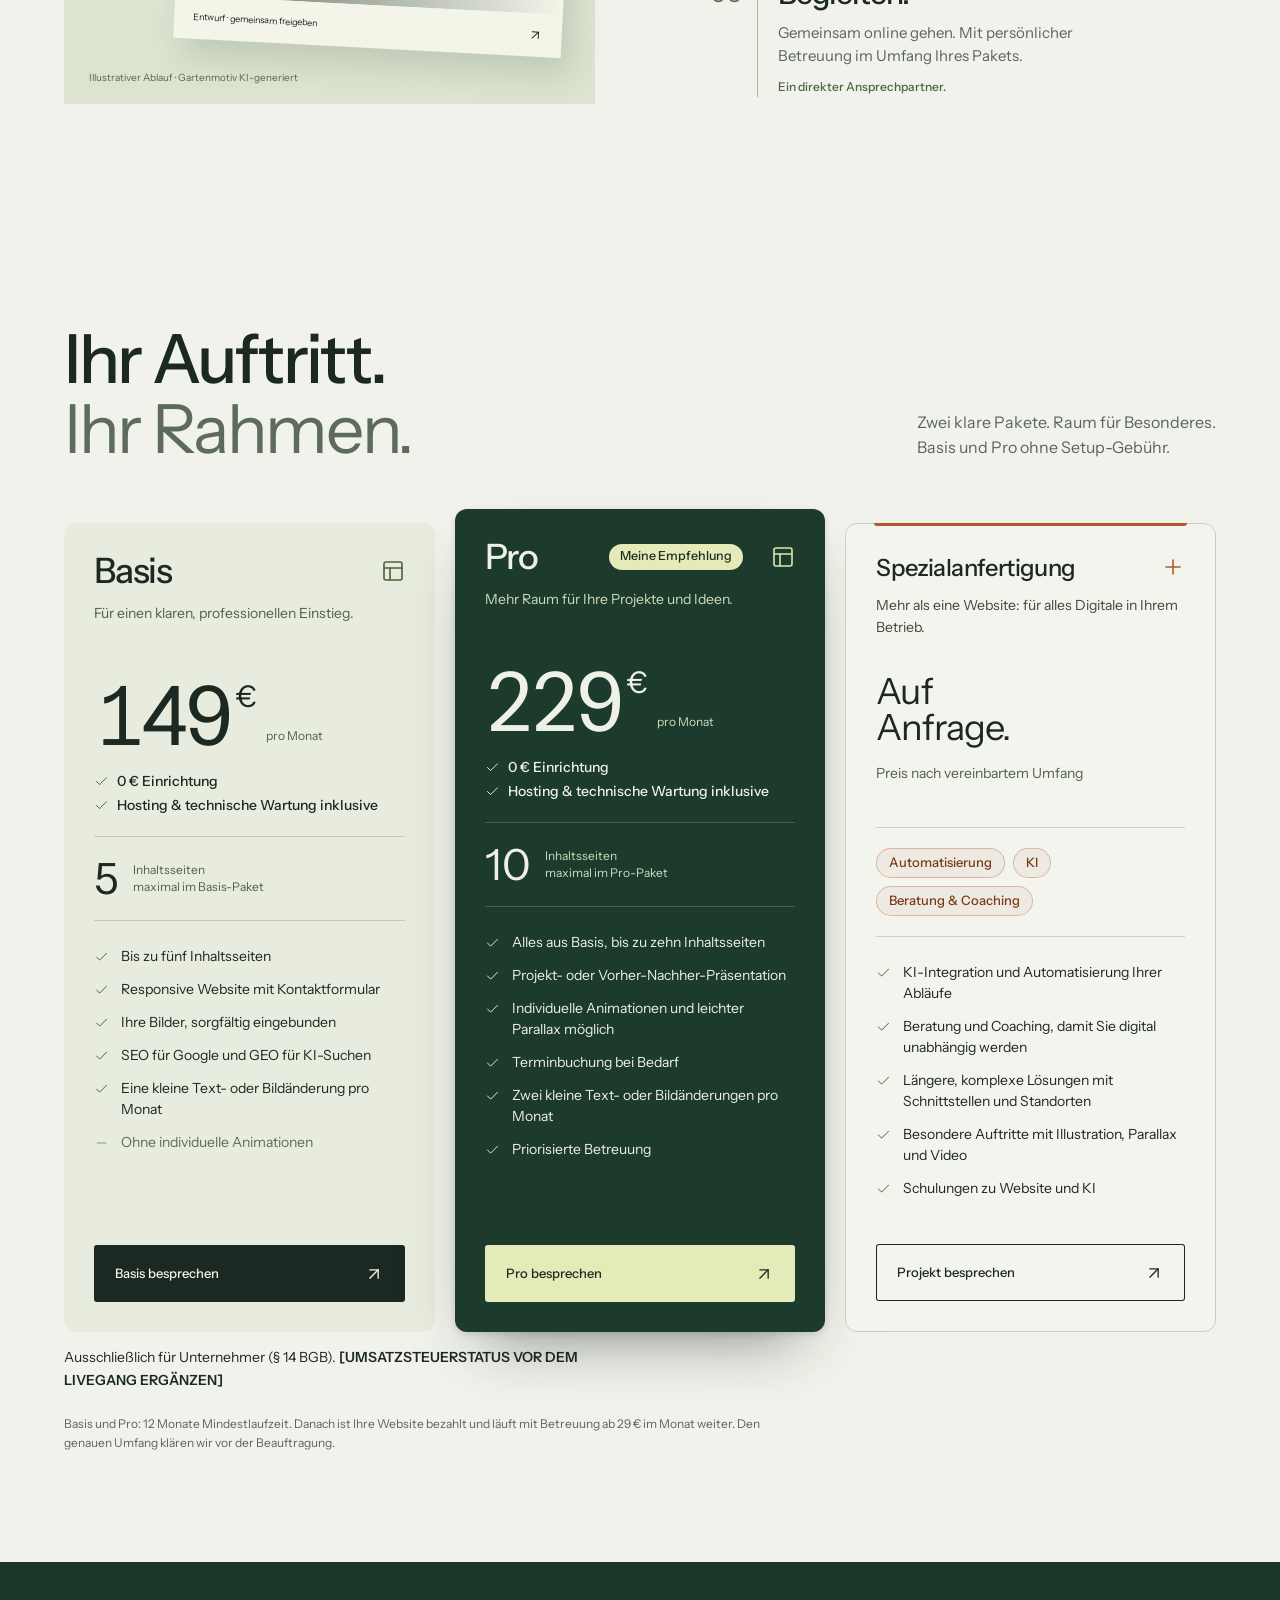
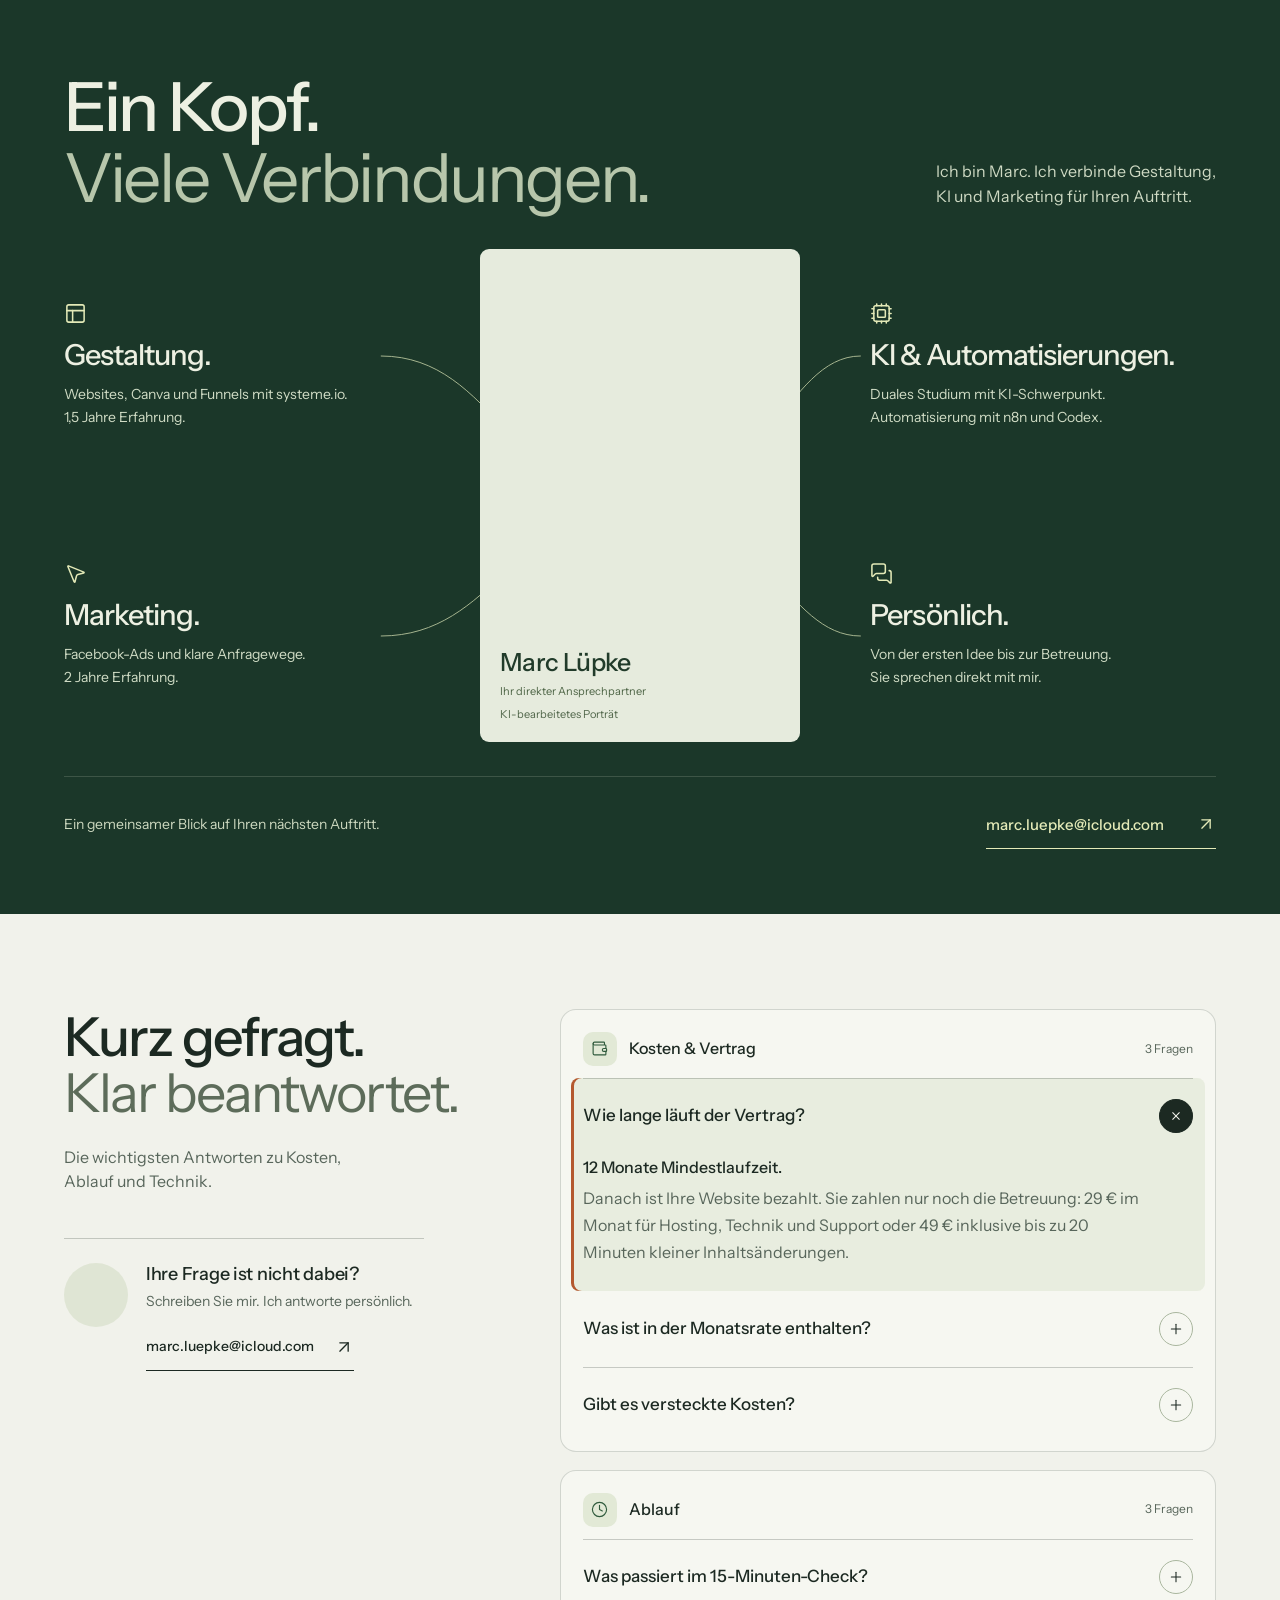
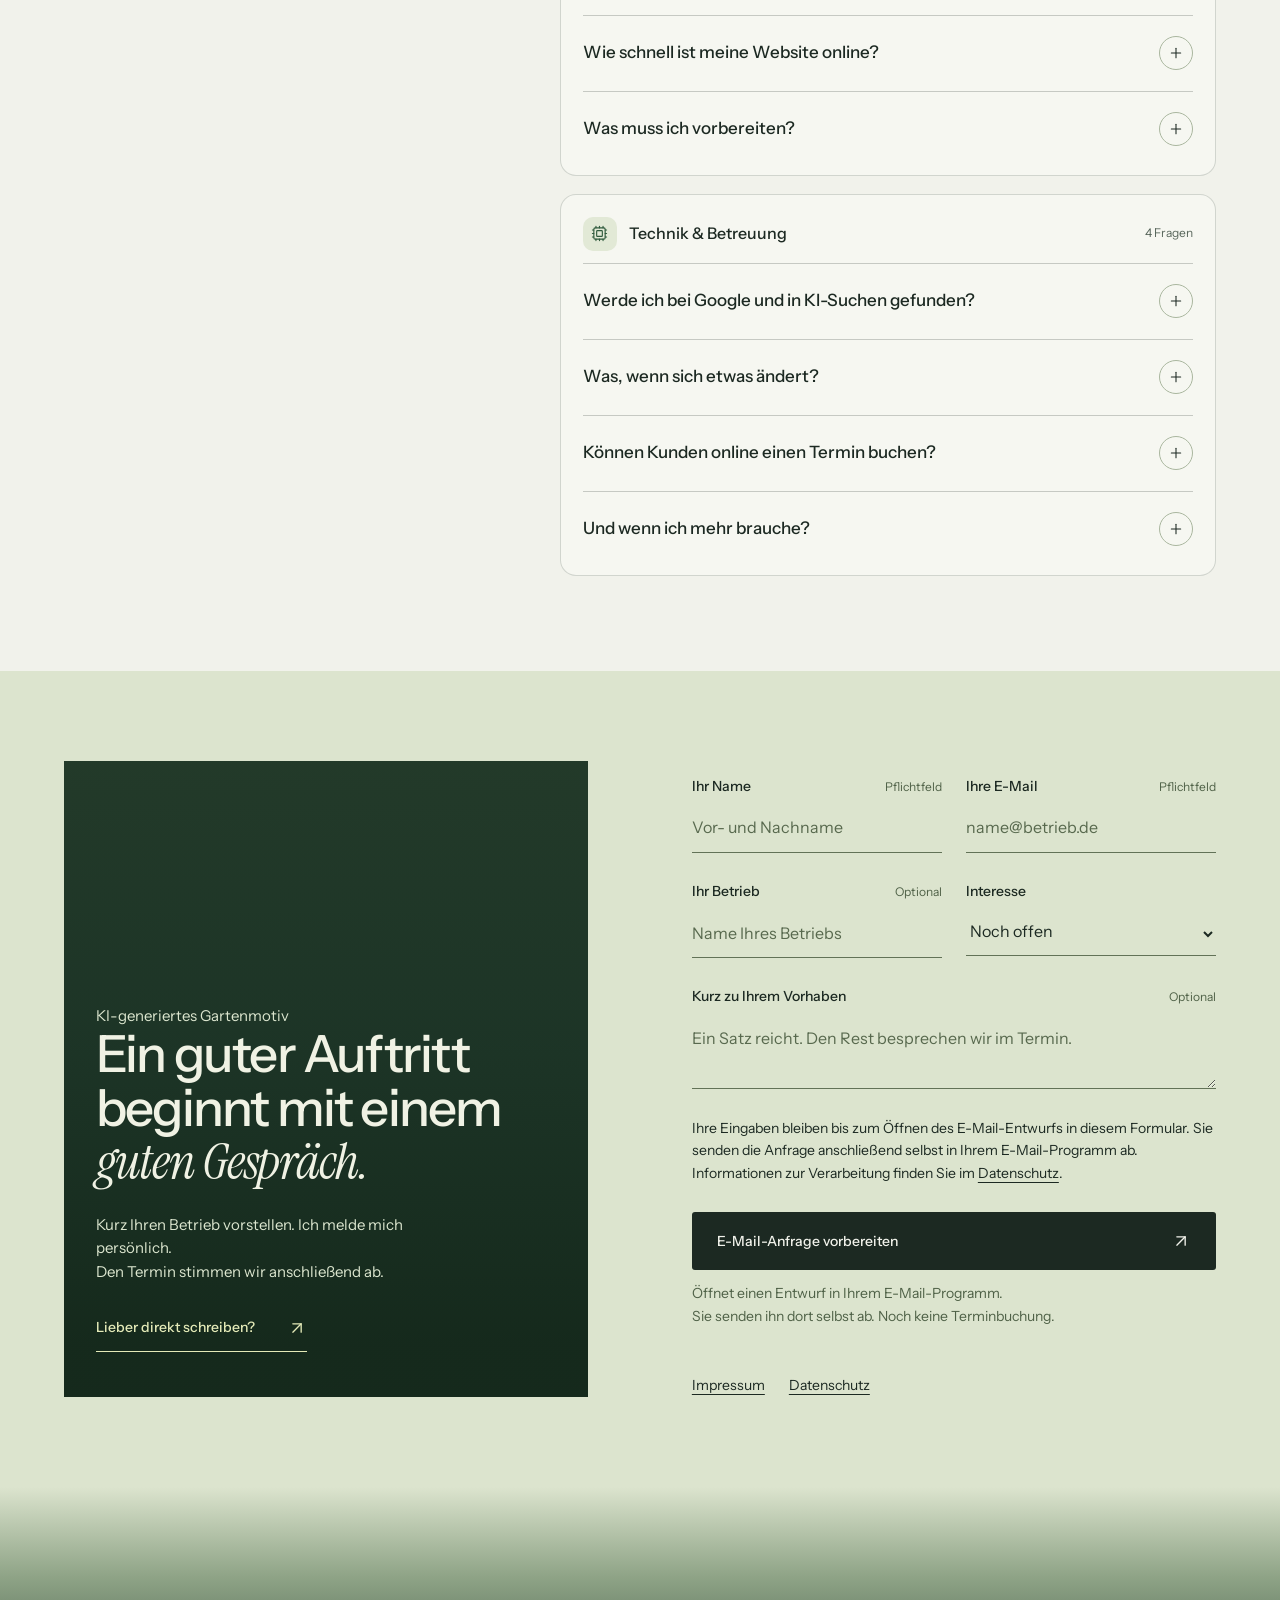
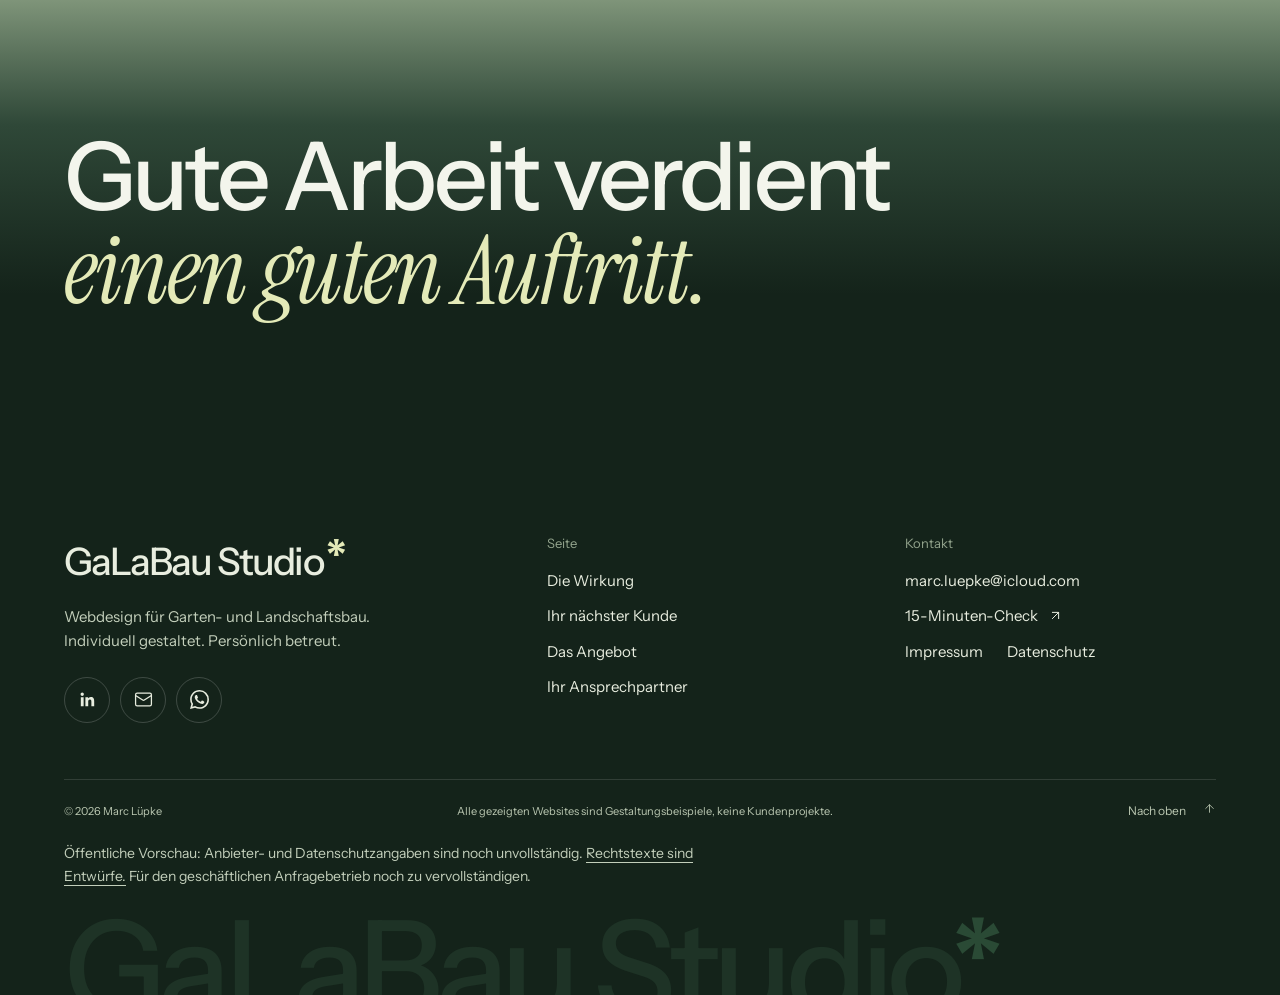
==== commit 20dcf18a: "Pakete, Ladezeit, Dateien in richtige Ordner" ====
--- a/index.html
+++ b/index.html
@@ -11,14 +11,16 @@
   <meta http-equiv="Content-Security-Policy" content="default-src 'self'; script-src 'self'; style-src 'self'; img-src 'self'; font-src 'self'; connect-src 'none'; object-src 'none'; frame-src 'none'; base-uri 'none'; form-action 'none'">
   <title>Webdesign für Garten- und Landschaftsbau · GaLaBau Studio</title>
   <meta name="description" content="Individuelle Websites für Garten- und Landschaftsbaubetriebe. Gestaltung, Umsetzung und persönliche Betreuung von Marc Lüpke. Ab 149 € im Monat.">
-  <link rel="preload" as="image" href="img/garten-handwerk.webp" fetchpriority="high">
-  <link rel="stylesheet" href="fonts/fonts.css">
+  <link rel="preload" as="image" href="img/garten-handwerk.webp" imagesrcset="img/garten-handwerk-mobil.webp 480w, img/garten-handwerk.webp 1600w" imagesizes="(max-width: 520px) 160px, 100vw" fetchpriority="high">
+  <link rel="preload" as="font" type="font/woff2" href="fonts/instrument-sans-1.woff2" crossorigin>
+  <link rel="preload" as="font" type="font/woff2" href="fonts/instrument-serif-italic-3.woff2" crossorigin>
+  <link rel="stylesheet" href="fonts/fonts.css?v=c67a6bbd">
   <link rel="stylesheet" href="css/style.css?v=bb6611f1">
-  <link rel="stylesheet" href="css/sections.css?v=e07e4ea2">
+  <link rel="stylesheet" href="css/sections.css?v=9f316011">
   <link rel="stylesheet" href="css/legal.css?v=20261020">
   <script src="js/init.js"></script>
   <script src="js/site.js?v=security-20261020" defer></script>
-  <script src="js/motion.js?v=eb47bf20" defer></script>
+  <script src="js/motion.js?v=b013b1fc" defer></script>
 </head>
 <body>
   <svg class="icon-defs" aria-hidden="true" xmlns="http://www.w3.org/2000/svg"><defs><symbol id="icon-arrow-up-right" viewBox="0 0 24 24"><path d="M7 7h10v10" />
@@ -62,7 +64,7 @@
   <main>
     <section class="story" id="start" aria-labelledby="hero-title">
       <div class="story-stage">
-        <div class="hero-photo" aria-hidden="true"><img src="img/garten-handwerk.webp" width="1600" height="686" alt="" fetchpriority="high" decoding="async"></div>
+        <div class="hero-photo" aria-hidden="true"><img src="img/garten-handwerk.webp" srcset="img/garten-handwerk-mobil.webp 480w, img/garten-handwerk.webp 1600w" sizes="(max-width: 520px) 160px, 100vw" width="1600" height="686" alt="" fetchpriority="high" decoding="async"></div>
         <div class="hero-shade" aria-hidden="true"></div>
         <div class="hero-intro">
           <h1 id="hero-title">Ihre Gärten<br><em>überzeugen.</em></h1>
@@ -78,7 +80,7 @@
             <div class="os-site">
               <div class="os-head"><span class="os-logo">Gartenbau<b>Musterbetrieb</b></span><span class="os-tel">Tel.: 0123 / 45 67 89<br>info@gartenbau-muster.de</span></div>
               <div class="os-nav"><span>Startseite</span><span>Über uns</span><span>Leistungen</span><span>Galerie</span><span>Kontakt</span></div>
-              <div class="os-body"><aside><b>Aktuelles!</b><p>Wir suchen Verstärkung für unser Team.</p><p>Winterdienst 2011/12 jetzt anfragen.</p><a>» mehr</a></aside><div><h3>Herzlich Willkommen auf unserer Homepage!</h3><img src="img/garten-handwerk.webp" width="1600" height="686" alt=""><p>Wir sind Ihr kompetenter Partner rund um Garten und Landschaft. Informieren Sie sich hier über unser breites Leistungsspektrum.</p><p class="os-list"><b>Unsere Leistungen:</b> Gartenpflege, Pflasterarbeiten, Baumfällung, Zaunbau, Winterdienst</p><p><a>» Zu unseren Leistungen</a> &nbsp; <a>» Galerie ansehen</a></p><div class="os-gallery"><b>Unsere Galerie</b><span><img src="img/garten-oliven.webp" width="900" height="1125" loading="lazy" alt=""><img src="img/garten-hecke.jpg" width="900" height="600" loading="lazy" alt=""><img src="img/garten-pflaster.jpg" width="733" height="1100" loading="lazy" alt=""><img src="img/garten-familie.jpg" width="1400" height="933" loading="lazy" alt=""></span><small>Klicken Sie auf ein Bild, um es zu vergrößern.</small></div></div></div>
+              <div class="os-body"><aside><b>Aktuelles!</b><p>Wir suchen Verstärkung für unser Team.</p><p>Winterdienst 2011/12 jetzt anfragen.</p><a>» mehr</a></aside><div><h3>Herzlich Willkommen auf unserer Homepage!</h3><img src="img/garten-handwerk.webp" srcset="img/garten-handwerk-mobil.webp 480w, img/garten-handwerk.webp 1600w" sizes="(max-width: 520px) 160px, 100vw" width="1600" height="686" alt=""><p>Wir sind Ihr kompetenter Partner rund um Garten und Landschaft. Informieren Sie sich hier über unser breites Leistungsspektrum.</p><p class="os-list"><b>Unsere Leistungen:</b> Gartenpflege, Pflasterarbeiten, Baumfällung, Zaunbau, Winterdienst</p><p><a>» Zu unseren Leistungen</a> &nbsp; <a>» Galerie ansehen</a></p><div class="os-gallery"><b>Unsere Galerie</b><span><img src="img/garten-oliven-mini.webp" width="200" height="250" loading="lazy" decoding="async" alt=""><img src="img/garten-hecke-mini.webp" width="200" height="133" loading="lazy" decoding="async" alt=""><img src="img/garten-pflaster-mini.webp" width="200" height="300" loading="lazy" decoding="async" alt=""><img src="img/garten-familie-mini.webp" width="200" height="133" loading="lazy" decoding="async" alt=""></span><small>Klicken Sie auf ein Bild, um es zu vergrößern.</small></div></div></div>
               <div class="os-foot">Besucher: 004.312 &nbsp;|&nbsp; Letzte Aktualisierung: 14.03.2011 &nbsp;|&nbsp; Impressum</div>
             </div>
             
@@ -86,9 +88,9 @@
           <div class="new-page" data-skin="klassisch">
             <div class="demo-scroll">
               <div class="demo-nav"><strong><span class="sk sk-klassisch">Am Lindenhof</span><span class="sk sk-modern">FORM/AUSSEN</span><span class="sk sk-natur">gartenraum.</span></strong><span>Leistungen &nbsp;&nbsp; Gärten &nbsp;&nbsp; Über uns</span><span class="demo-nav-cta">Ihr Gartenprojekt <svg class="icon" aria-hidden="true" focusable="false"><use href="#icon-arrow-up-right"></use></svg></span></div>
-              <div class="demo-hero"><div class="demo-hero-copy"><h3><span class="sk sk-klassisch">Gärten mit<br><em>Charakter.</em></span><span class="sk sk-modern">Außen.<br>Neu gedacht.</span><span class="sk sk-natur">Draußen.<br><em>Ganz bei sich.</em></span></h3><p>Durchdacht geplant. Sorgfältig gebaut.<br>Für Ihren ganz eigenen Platz im Grünen.</p><span class="demo-hero-action">Ideen für Ihren Garten <svg class="icon" aria-hidden="true" focusable="false"><use href="#icon-arrow-up-right"></use></svg></span></div><div class="demo-hero-image"><img class="sk-img sk-klassisch" src="img/garten-handwerk.webp" width="1600" height="686" alt=""><img class="sk-img sk-modern" src="img/garten-familie.jpg" width="1400" height="933" alt=""><img class="sk-img sk-natur" src="img/garten-stauden-gross.jpg" width="900" height="1350" alt=""><span>Raum zum Ankommen.</span></div></div>
+              <div class="demo-hero"><div class="demo-hero-copy"><h3><span class="sk sk-klassisch">Gärten mit<br><em>Charakter.</em></span><span class="sk sk-modern">Außen.<br>Neu gedacht.</span><span class="sk sk-natur">Draußen.<br><em>Ganz bei sich.</em></span></h3><p>Durchdacht geplant. Sorgfältig gebaut.<br>Für Ihren ganz eigenen Platz im Grünen.</p><span class="demo-hero-action">Ideen für Ihren Garten <svg class="icon" aria-hidden="true" focusable="false"><use href="#icon-arrow-up-right"></use></svg></span></div><div class="demo-hero-image"><img class="sk-img sk-klassisch" src="img/garten-handwerk.webp" srcset="img/garten-handwerk-mobil.webp 480w, img/garten-handwerk.webp 1600w" sizes="(max-width: 520px) 160px, 100vw" width="1600" height="686" alt=""><img class="sk-img sk-modern" data-src="img/garten-familie.jpg" width="1400" height="933" alt="" fetchpriority="low" decoding="async"><img class="sk-img sk-natur" data-src="img/garten-stauden-gross.jpg" width="900" height="1350" alt="" fetchpriority="low" decoding="async"><span>Raum zum Ankommen.</span></div></div>
               <div class="demo-services"><span><strong>Von der Idee bis ins Detail.</strong></span><span>Gartenplanung</span><span>Naturstein & Terrassen</span><span>Pflanzung & Pflege</span></div>
-              <div class="demo-projects"><div><h4>Draußen.<br><em>Weitergedacht.</em></h4><p>Material, das bleibt.<br>Grün, das mitwächst.</p></div><div class="demo-project"><img src="img/garten-oliven.webp" width="900" height="1125" alt=""><span>Naturstein & Struktur <svg class="icon" aria-hidden="true" focusable="false"><use href="#icon-arrow-up-right"></use></svg></span></div><div class="demo-project"><img src="img/garten-hecke.jpg" width="900" height="600" alt=""><span>Pflege & Schnitt <svg class="icon" aria-hidden="true" focusable="false"><use href="#icon-arrow-up-right"></use></svg></span></div></div>
+              <div class="demo-projects"><div><h4>Draußen.<br><em>Weitergedacht.</em></h4><p>Material, das bleibt.<br>Grün, das mitwächst.</p></div><div class="demo-project"><img src="img/garten-oliven-klein.webp" width="360" height="450" alt="" fetchpriority="low" decoding="async"><span>Naturstein & Struktur <svg class="icon" aria-hidden="true" focusable="false"><use href="#icon-arrow-up-right"></use></svg></span></div><div class="demo-project"><img src="img/garten-hecke-klein.webp" width="360" height="240" alt="" fetchpriority="low" decoding="async"><span>Pflege & Schnitt <svg class="icon" aria-hidden="true" focusable="false"><use href="#icon-arrow-up-right"></use></svg></span></div></div>
               <div class="demo-consult"><span>Am Anfang steht Ihre Idee.</span><span class="demo-consult-cta">Lassen Sie uns darüber sprechen <svg class="icon" aria-hidden="true" focusable="false"><use href="#icon-arrow-up-right"></use></svg></span></div>
               <div class="demo-footer"><strong><span class="sk sk-klassisch">Am Lindenhof</span><span class="sk sk-modern">FORM/AUSSEN</span><span class="sk sk-natur">gartenraum</span></strong><span>Planung. Gestaltung. Pflege.</span><span>Kontakt &nbsp; · &nbsp; Impressum</span></div>
             </div>
@@ -97,8 +99,8 @@
         </div>
         <div class="scene-side" aria-hidden="true">
           <div class="sp-phone">
-            <div class="sp-old"><div class="sp-old-head">GARTENBAU MUSTERBETRIEB</div><div class="sp-old-nav"></div><div class="sp-old-body"><i></i><i></i><i></i><img src="img/garten-handwerk.webp" width="1600" height="686" alt=""><i></i><i></i><i></i><span class="sp-old-gallery"><b></b><b></b><b></b><b></b></span><i></i><i></i><i></i><i></i></div><div class="sp-old-foot"></div></div>
-            <div class="sp-new"><div class="sp-banner"><svg class="icon" aria-hidden="true" focusable="false"><use href="#icon-messages-square"></use></svg><span><b>Neue Anfrage</b>Terrasse, ca. 60 m²</span></div><div class="sp-new-nav"><span class="sk sk-klassisch">Am Lindenhof</span><span class="sk sk-modern">FORM/AUSSEN</span><span class="sk sk-natur">gartenraum.</span><b></b></div><div class="sp-new-img"><img class="sk-img sk-klassisch" src="img/garten-handwerk.webp" width="1600" height="686" alt=""><img class="sk-img sk-modern" src="img/garten-familie.jpg" width="1400" height="933" alt=""><img class="sk-img sk-natur" src="img/garten-stauden-gross.jpg" width="900" height="1350" alt=""></div><div class="sp-new-copy"><strong><span class="sk sk-klassisch">Gärten mit Charakter.</span><span class="sk sk-modern">AUSSEN. NEU GEDACHT.</span><span class="sk sk-natur">Draußen. Ganz bei sich.</span></strong><span class="sp-new-cta">Gartenprojekt anfragen</span></div></div>
+            <div class="sp-old"><div class="sp-old-head">GARTENBAU MUSTERBETRIEB</div><div class="sp-old-nav"></div><div class="sp-old-body"><i></i><i></i><i></i><img src="img/garten-handwerk.webp" srcset="img/garten-handwerk-mobil.webp 480w, img/garten-handwerk.webp 1600w" sizes="(max-width: 520px) 160px, 100vw" width="1600" height="686" alt=""><i></i><i></i><i></i><span class="sp-old-gallery"><b></b><b></b><b></b><b></b></span><i></i><i></i><i></i><i></i></div><div class="sp-old-foot"></div></div>
+            <div class="sp-new"><div class="sp-banner"><svg class="icon" aria-hidden="true" focusable="false"><use href="#icon-messages-square"></use></svg><span><b>Neue Anfrage</b>Terrasse, ca. 60 m²</span></div><div class="sp-new-nav"><span class="sk sk-klassisch">Am Lindenhof</span><span class="sk sk-modern">FORM/AUSSEN</span><span class="sk sk-natur">gartenraum.</span><b></b></div><div class="sp-new-img"><img class="sk-img sk-klassisch" src="img/garten-handwerk.webp" srcset="img/garten-handwerk-mobil.webp 480w, img/garten-handwerk.webp 1600w" sizes="(max-width: 520px) 160px, 100vw" width="1600" height="686" alt=""><img class="sk-img sk-modern" data-src="img/garten-familie.jpg" width="1400" height="933" alt="" fetchpriority="low" decoding="async"><img class="sk-img sk-natur" data-src="img/garten-stauden-gross.jpg" width="900" height="1350" alt="" fetchpriority="low" decoding="async"></div><div class="sp-new-copy"><strong><span class="sk sk-klassisch">Gärten mit Charakter.</span><span class="sk sk-modern">AUSSEN. NEU GEDACHT.</span><span class="sk sk-natur">Draußen. Ganz bei sich.</span></strong><span class="sp-new-cta">Gartenprojekt anfragen</span></div></div>
           </div>
           <p class="sp-warning">Nicht fürs Handy gebaut</p>
           <p class="sp-warning sp-warning-2">Seit 2011 nicht aktualisiert</p>
@@ -188,7 +190,7 @@
           <a href="#kontakt" class="button button-dark" data-package="Basis">Basis besprechen <svg class="icon" aria-hidden="true" focusable="false"><use href="#icon-arrow-up-right"></use></svg></a>
         </article>
         <article class="package package-pro" aria-labelledby="pro-title">
-          <div class="package-top"><h3 id="pro-title">Pro</h3><svg class="icon" aria-hidden="true" focusable="false"><use href="#icon-panels-top-left"></use></svg></div>
+          <div class="package-top"><h3 id="pro-title">Pro</h3><span class="package-badge">Meine Empfehlung</span><svg class="icon" aria-hidden="true" focusable="false"><use href="#icon-panels-top-left"></use></svg></div>
           <p class="package-fit">Mehr Raum für Ihre Projekte und Ideen.</p>
           <div class="package-price"><span>229<span class="currency">€</span></span><p>pro Monat</p></div>
           <p class="package-terms"><span><svg class="icon" aria-hidden="true" focusable="false"><use href="#icon-check"></use></svg>0 € Einrichtung</span><span><svg class="icon" aria-hidden="true" focusable="false"><use href="#icon-check"></use></svg>Hosting &amp; technische Wartung inklusive</span></p>
@@ -196,7 +198,7 @@
           <ul class="package-features"><li><svg class="icon" aria-hidden="true" focusable="false"><use href="#icon-check"></use></svg><span>Alles aus Basis, bis zu zehn Inhaltsseiten</span></li><li><svg class="icon" aria-hidden="true" focusable="false"><use href="#icon-check"></use></svg><span>Projekt- oder Vorher-Nachher-Präsentation</span></li><li><svg class="icon" aria-hidden="true" focusable="false"><use href="#icon-check"></use></svg><span>Individuelle Animationen und leichter Parallax möglich</span></li><li><svg class="icon" aria-hidden="true" focusable="false"><use href="#icon-check"></use></svg><span>Terminbuchung bei Bedarf</span></li><li><svg class="icon" aria-hidden="true" focusable="false"><use href="#icon-check"></use></svg><span>Zwei kleine Text- oder Bildänderungen pro Monat</span></li><li><svg class="icon" aria-hidden="true" focusable="false"><use href="#icon-check"></use></svg><span>Priorisierte Betreuung</span></li></ul>
           <a href="#kontakt" class="button button-light" data-package="Pro">Pro besprechen <svg class="icon" aria-hidden="true" focusable="false"><use href="#icon-arrow-up-right"></use></svg></a>
         </article>
-        <article class="package package-custom" aria-labelledby="custom-title"><div class="package-top"><h3 id="custom-title">Spezialanfertigung</h3><svg class="icon" aria-hidden="true" focusable="false"><use href="#icon-plus"></use></svg></div><p class="package-fit">Für Sonderprojekte, KI und Automatisierung.</p><div class="package-price custom-price"><span>Auf<br>Anfrage.</span></div><p class="package-terms"><span>Preis nach vereinbartem Umfang</span></p><div class="package-scope"><strong class="custom-scope">Ihr<br>Projekt</strong><span>Individueller Umfang.<br>Gemeinsam geplant.</span></div><ul class="package-features"><li><svg class="icon" aria-hidden="true" focusable="false"><use href="#icon-check"></use></svg><span>KI-Integration und Automatisierung Ihrer Abläufe</span></li><li><svg class="icon" aria-hidden="true" focusable="false"><use href="#icon-check"></use></svg><span>Besondere Auftritte mit Illustration, Parallax und Video</span></li><li><svg class="icon" aria-hidden="true" focusable="false"><use href="#icon-check"></use></svg><span>Mehr Seiten, Standorte oder Schnittstellen</span></li><li><svg class="icon" aria-hidden="true" focusable="false"><use href="#icon-check"></use></svg><span>Schulungen zu Website und KI</span></li><li><svg class="icon" aria-hidden="true" focusable="false"><use href="#icon-check"></use></svg><span>Umfang und Betreuung nach Vereinbarung</span></li></ul><a href="#kontakt" class="button button-dark" data-package="Spezialanfertigung">Projekt besprechen <svg class="icon" aria-hidden="true" focusable="false"><use href="#icon-arrow-up-right"></use></svg></a></article>
+        <article class="package package-custom" aria-labelledby="custom-title"><div class="package-top"><h3 id="custom-title">Spezialanfertigung</h3><svg class="icon" aria-hidden="true" focusable="false"><use href="#icon-plus"></use></svg></div><p class="package-fit">Mehr als eine Website: für alles Digitale in Ihrem Betrieb.</p><div class="package-price custom-price"><span>Auf<br>Anfrage.</span></div><p class="package-terms"><span>Preis nach vereinbartem Umfang</span></p><div class="package-scope custom-topics" aria-label="Schwerpunkte"><span>Automatisierung</span><span>KI</span><span>Beratung &amp; Coaching</span></div><ul class="package-features"><li><svg class="icon" aria-hidden="true" focusable="false"><use href="#icon-check"></use></svg><span>KI-Integration und Automatisierung Ihrer Abläufe</span></li><li><svg class="icon" aria-hidden="true" focusable="false"><use href="#icon-check"></use></svg><span>Beratung und Coaching, damit Sie digital unabhängig werden</span></li><li><svg class="icon" aria-hidden="true" focusable="false"><use href="#icon-check"></use></svg><span>Längere, komplexe Lösungen mit Schnittstellen und Standorten</span></li><li><svg class="icon" aria-hidden="true" focusable="false"><use href="#icon-check"></use></svg><span>Besondere Auftritte mit Illustration, Parallax und Video</span></li><li><svg class="icon" aria-hidden="true" focusable="false"><use href="#icon-check"></use></svg><span>Schulungen zu Website und KI</span></li></ul><a href="#kontakt" class="button button-outline" data-package="Spezialanfertigung">Projekt besprechen <svg class="icon" aria-hidden="true" focusable="false"><use href="#icon-arrow-up-right"></use></svg></a></article>
       </div>
       <p class="price-status">Ausschließlich für Unternehmer (§ 14 BGB). <strong>[UMSATZSTEUERSTATUS VOR DEM LIVEGANG ERGÄNZEN]</strong></p>
       <p class="package-note">Basis und Pro: 12 Monate Mindestlaufzeit. Danach ist Ihre Website bezahlt und läuft mit Betreuung ab 29 € im Monat weiter. Den genauen Umfang klären wir vor der Beauftragung.</p>
--- a/fonts/fonts.css
+++ b/fonts/fonts.css
@@ -4,7 +4,7 @@
   font-weight: 400;
   font-stretch: normal;
   font-display: swap;
-  src: url(instrument-sans-0.ttf) format('truetype');
+  src: url(instrument-sans-0.woff2) format('woff2');
 }
 @font-face {
   font-family: 'Instrument Sans';
@@ -12,7 +12,7 @@
   font-weight: 500;
   font-stretch: normal;
   font-display: swap;
-  src: url(instrument-sans-1.ttf) format('truetype');
+  src: url(instrument-sans-1.woff2) format('woff2');
 }
 @font-face {
   font-family: 'Instrument Sans';
@@ -20,19 +20,19 @@
   font-weight: 600;
   font-stretch: normal;
   font-display: swap;
-  src: url(instrument-sans-2.ttf) format('truetype');
+  src: url(instrument-sans-2.woff2) format('woff2');
 }
 @font-face {
   font-family: 'Instrument Serif';
   font-style: italic;
   font-weight: 400;
   font-display: swap;
-  src: url(instrument-serif-italic-3.ttf) format('truetype');
+  src: url(instrument-serif-italic-3.woff2) format('woff2');
 }
 @font-face {
   font-family: 'Instrument Serif';
   font-style: normal;
   font-weight: 400;
   font-display: swap;
-  src: url(instrument-serif-4.ttf) format('truetype');
+  src: url(instrument-serif-4.woff2) format('woff2');
 }
--- a/css/sections.css
+++ b/css/sections.css
@@ -338,7 +338,7 @@
 .demo-hero-image>img { width:100%; height:100%; object-fit:cover; }
 .demo-hero-image>span { position:absolute; bottom:1.5cqw; right:1.8cqw; padding:.7cqw 1cqw; font-size:.85cqw; background:#edf0db; }
 .demo-services { height:7cqw; display:grid; grid-template-columns:1.25fr 1fr 1.25fr 1fr; align-items:center; gap:2cqw; padding:0 3.4cqw; border-bottom:1px solid #c3cdba; font-size:1.1cqw; }
-.demo-services>span:first-child { font-size:1cqw; line-height:1.5; }
+.demo-services>span:first-child { font-size:1cqw; line-height:1.3; white-space:nowrap; }
 .demo-services strong { font-weight:500; }
 .demo-projects { display:grid; grid-template-columns:.85fr 1fr 1fr; gap:2.2cqw; padding:2.4cqw 3.4cqw; }
 .demo-projects h4 { font-size:2.5cqw; font-weight:400; line-height:1.05; margin:.4cqw 0 0; letter-spacing:-.025em; }
@@ -1089,7 +1089,7 @@
     .closing-line{ animation:closing-rise linear both; animation-timeline:view(); animation-range:entry 10% cover 55%; }
   }
 }
-@keyframes closing-rise{ from{ opacity:.25; transform:translateY(70px); filter:blur(4px); } to{ opacity:1; transform:none; filter:none; } }
+@keyframes closing-rise{ from{ opacity:.25; transform:translateY(70px); } to{ opacity:1; transform:none; } }
 .site-footer{ margin-top:0; border-radius:0; }
 @media(max-width:760px){ .closing{ padding:110px 24px 80px; } .closing-line{ font-size:clamp(40px,11.5vw,56px); } }
 
@@ -1132,3 +1132,21 @@
 .footer-social a:active{ transform:scale(.95); }
 .footer-social .icon{ width:19px; height:19px; }
 .footer-social .brand{ fill:currentColor; stroke:none; }
+
+/* performance: on phones the notification glass is near-opaque anyway; skip the live backdrop blur while it moves */
+@media(max-width:760px){ .sc-note{ -webkit-backdrop-filter:none; backdrop-filter:none; background:#f3f5f0; } }
+
+/* packages: Pro leads, Basis follows, Spezial stays compact but clearly "more than a website" */
+.package-pro .package-top{ gap:14px; }
+.package-badge{ margin-left:auto; margin-right:14px; padding:6px 11px 7px; border-radius:999px; background:var(--accent); color:#1d2b20; font-size:12.5px; font-weight:500; line-height:1; letter-spacing:0; white-space:nowrap; }
+.package-pro{ box-shadow:0 30px 60px -28px #16261c8c, 0 2px 6px #16261c1f; }
+@media(min-width:1101px){ .pricing-grid{ align-items:stretch; } .package-pro{ margin-top:-14px; } }
+.package-custom{ position:relative; border-color:#c9cfbf; }
+.package-custom::before{ content:''; position:absolute; top:-1px; left:28px; right:28px; height:3px; border-radius:0 0 3px 3px; background:var(--corten); }
+.package-custom .package-top>.icon{ color:var(--corten); }
+.package-custom .package-fit{ color:#3c4a3a; }
+.custom-topics{ flex-wrap:wrap; gap:8px; }
+.custom-topics>span{ padding:7px 12px 8px; border:1px solid #b4592f59; border-radius:999px; color:#7a3a1d; background:#b4592f0f; font-size:13px; font-weight:500; line-height:1; }
+.button-outline{ background:transparent; color:var(--ink); box-shadow:inset 0 0 0 1px #1c2922; }
+.button-outline:hover{ background:#1c29220d; }
+@media(max-width:380px){ .package-badge{ margin-right:10px; font-size:12px; padding:5px 9px 6px; } }
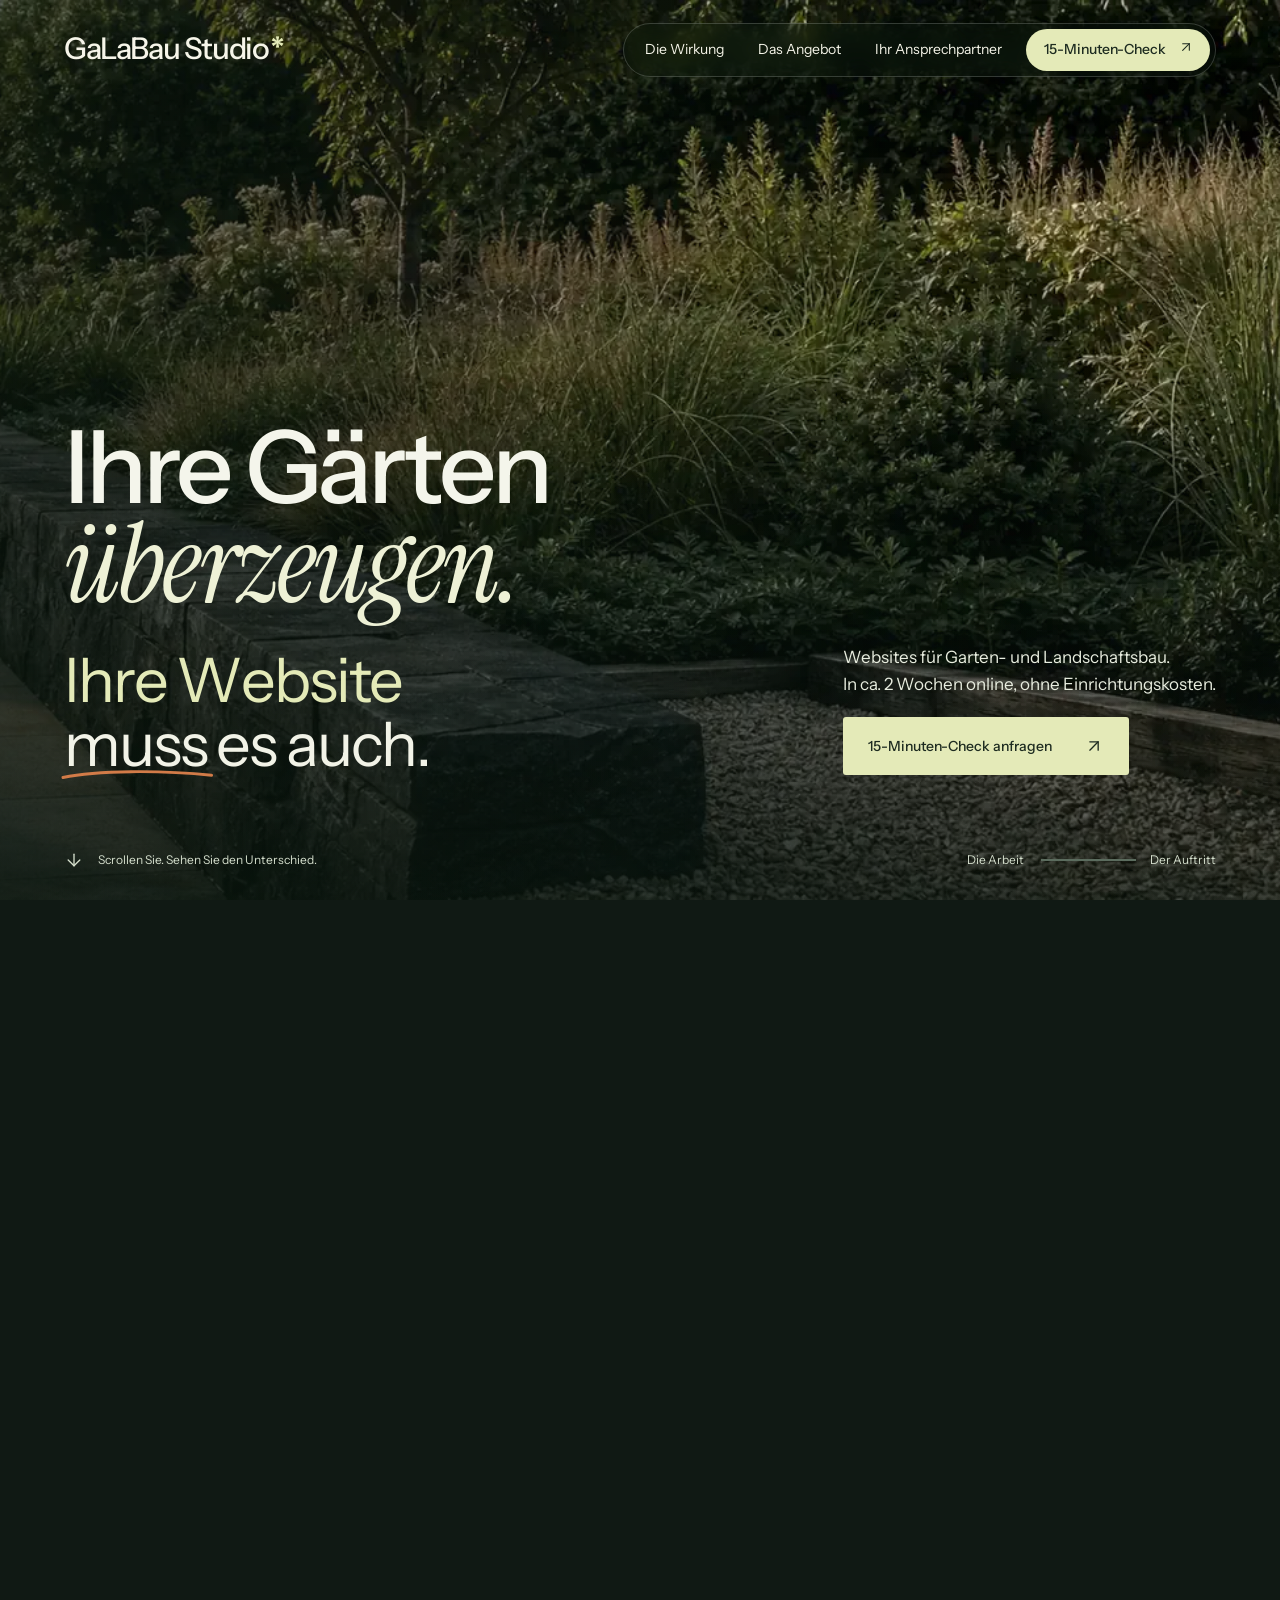
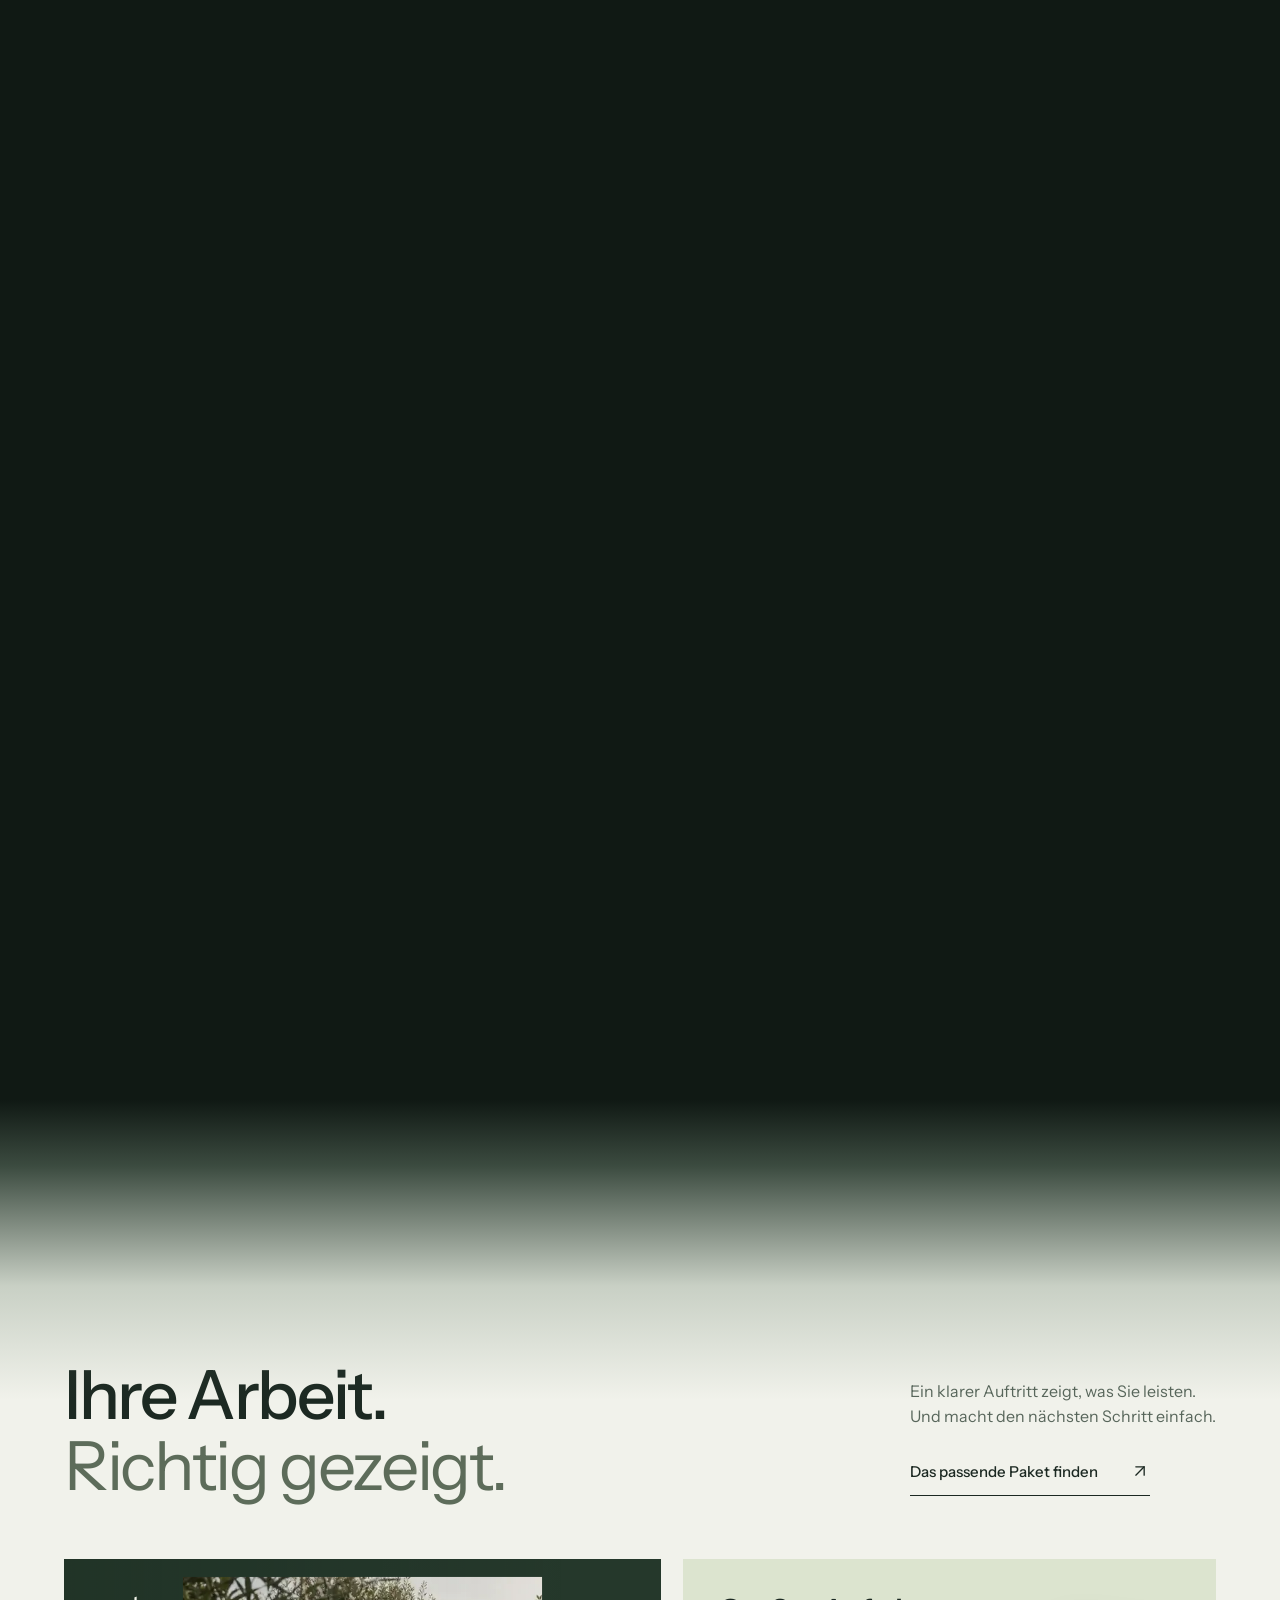
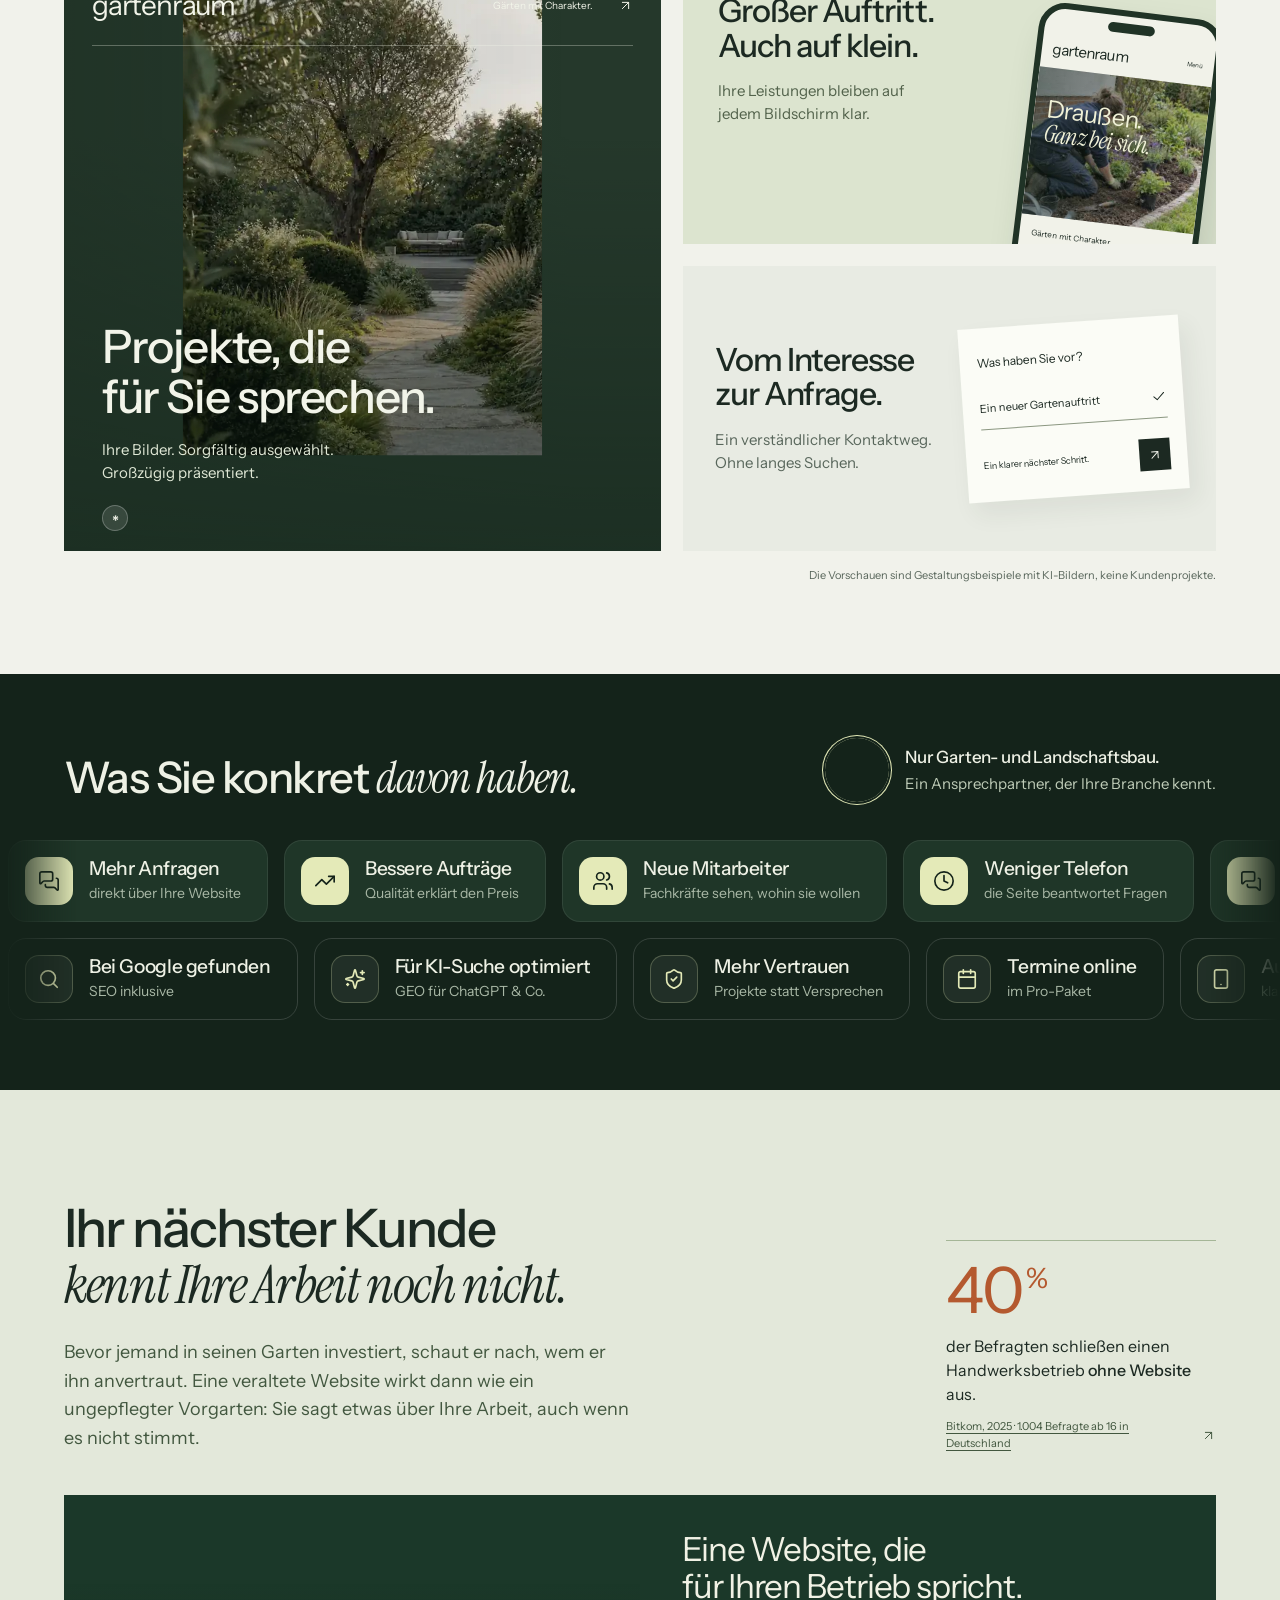
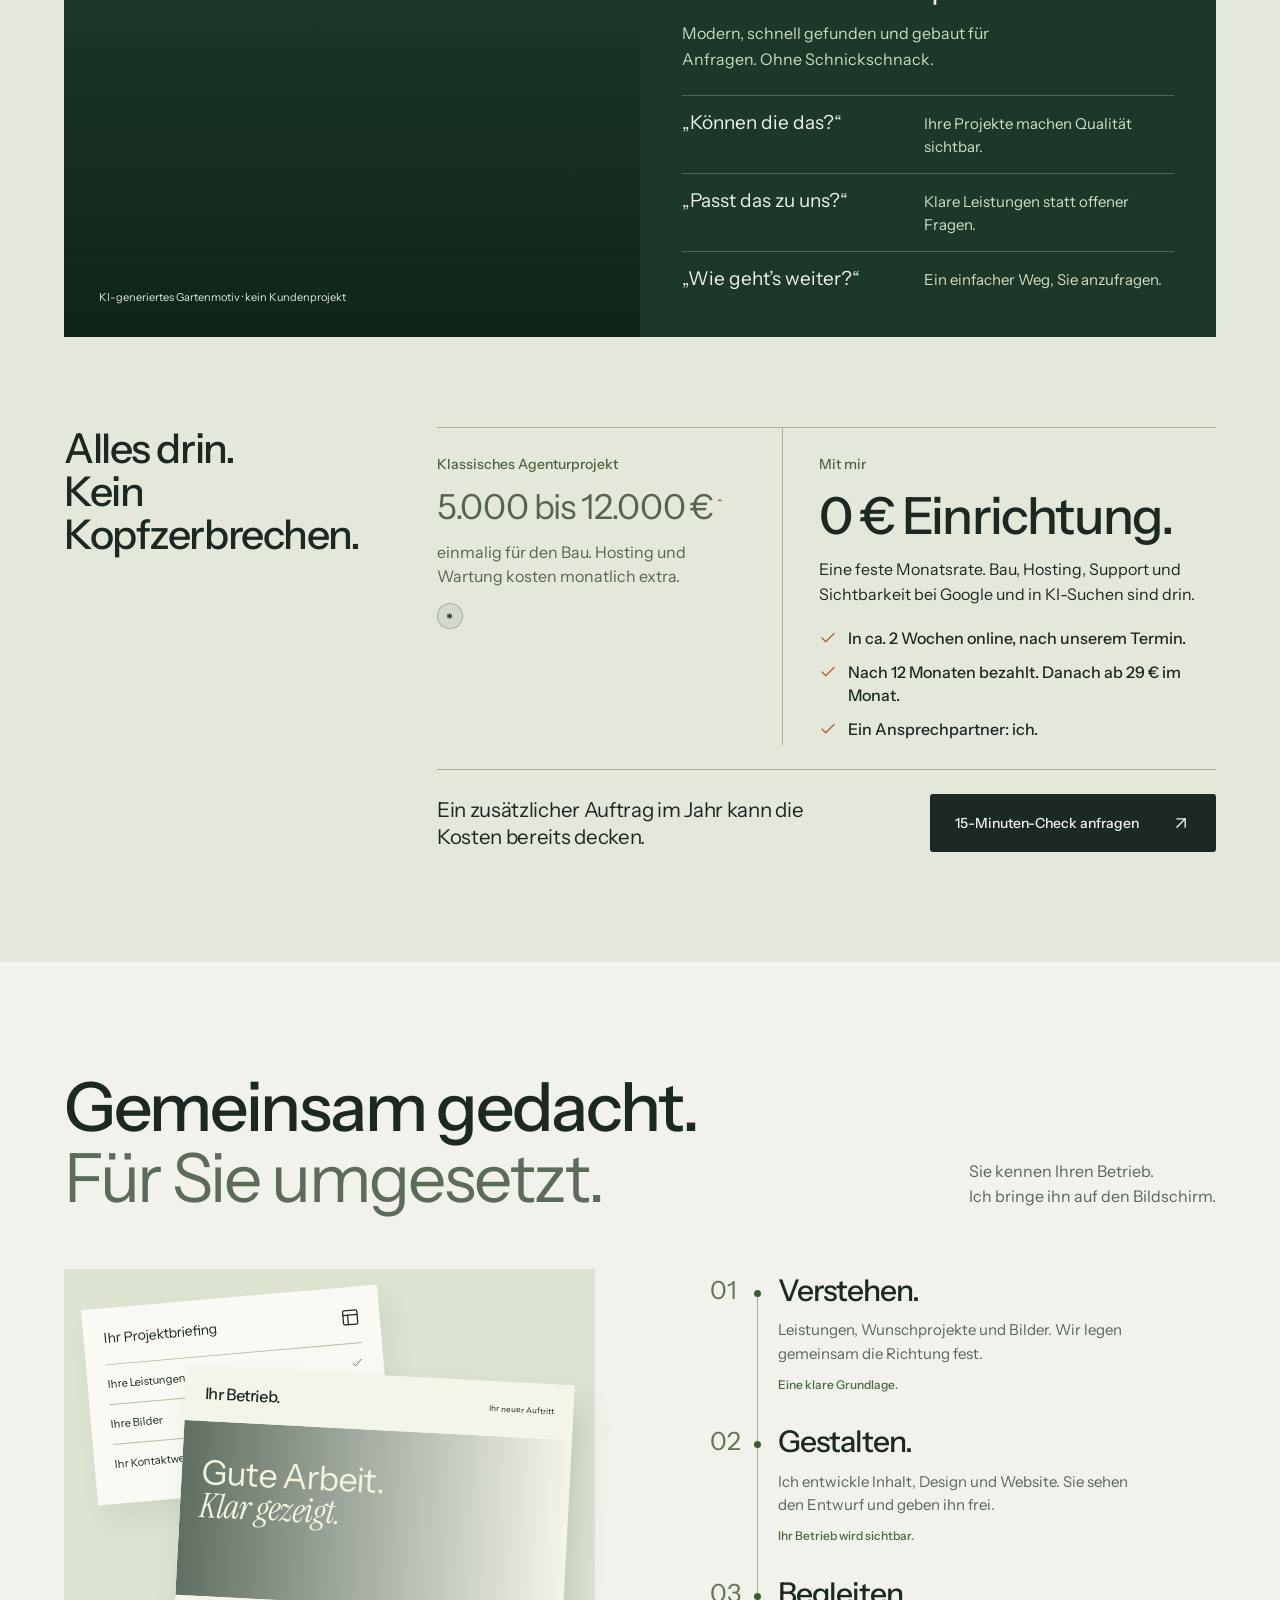
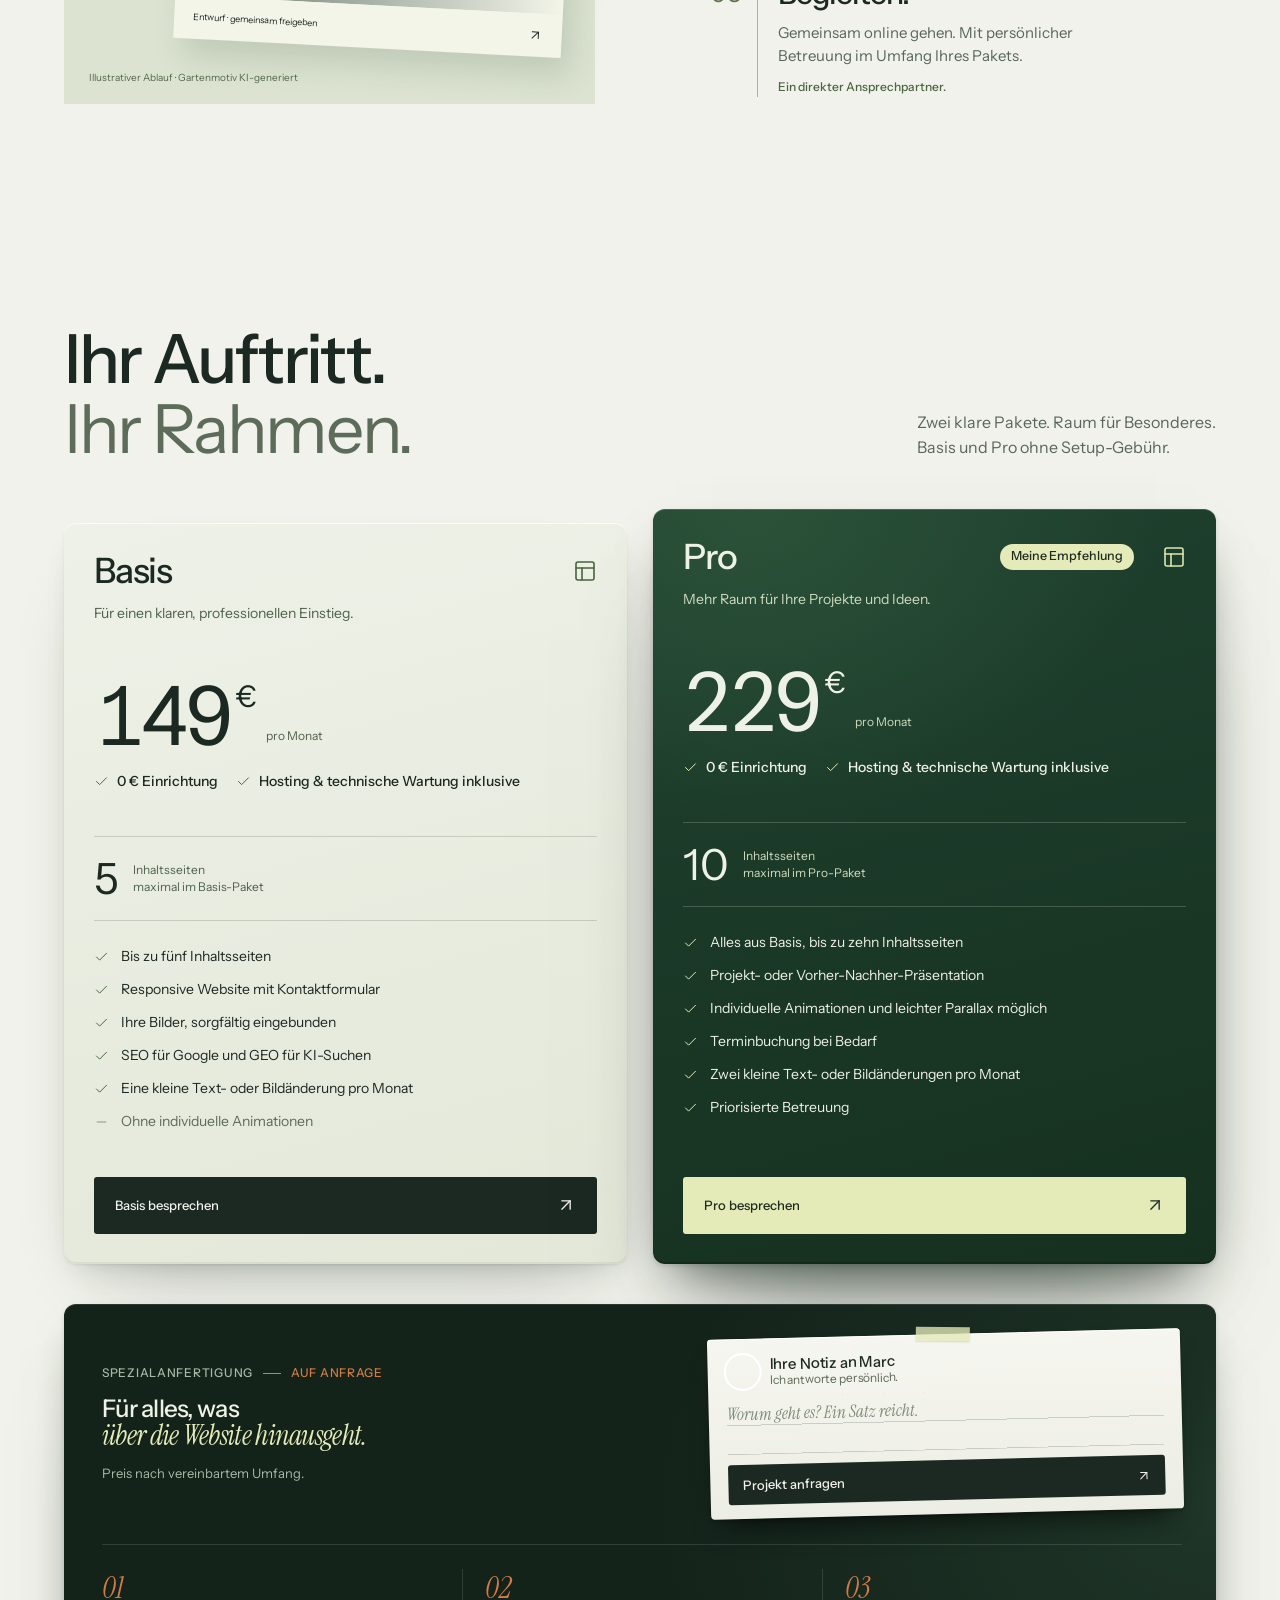
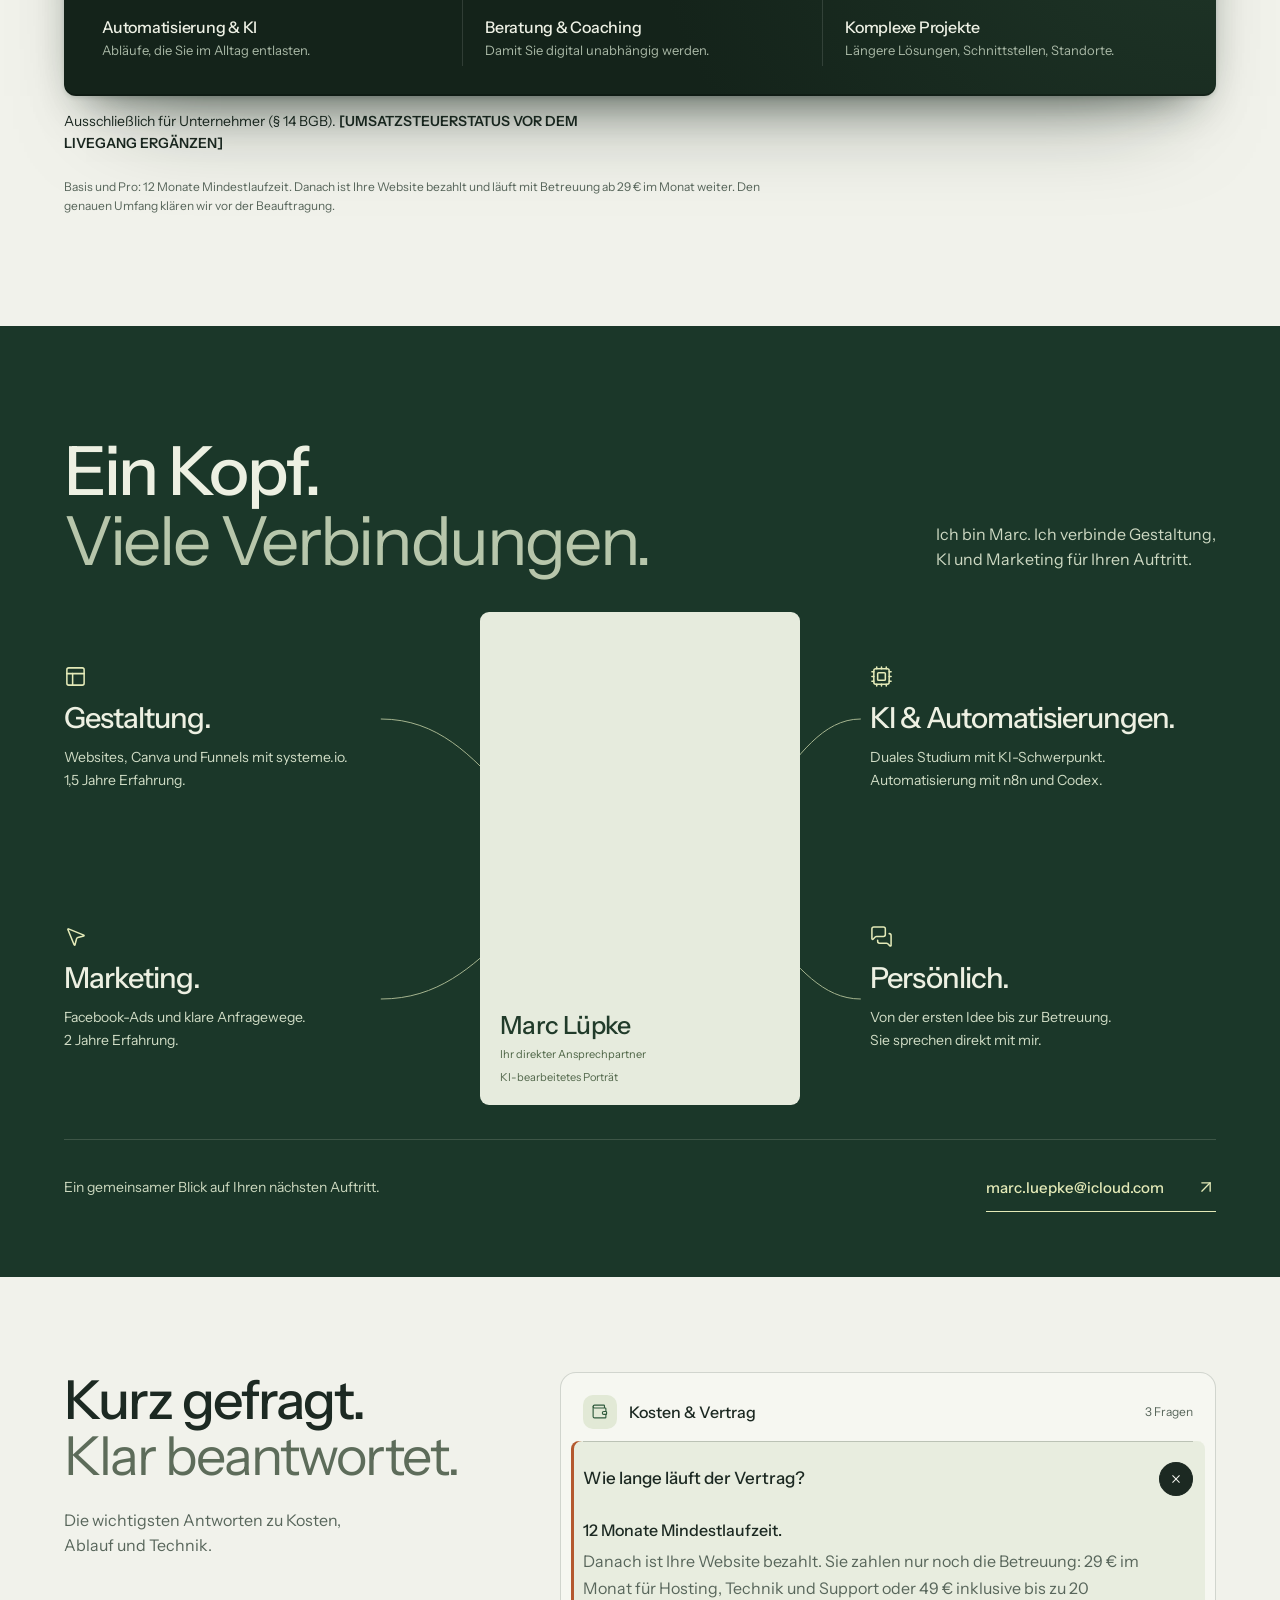
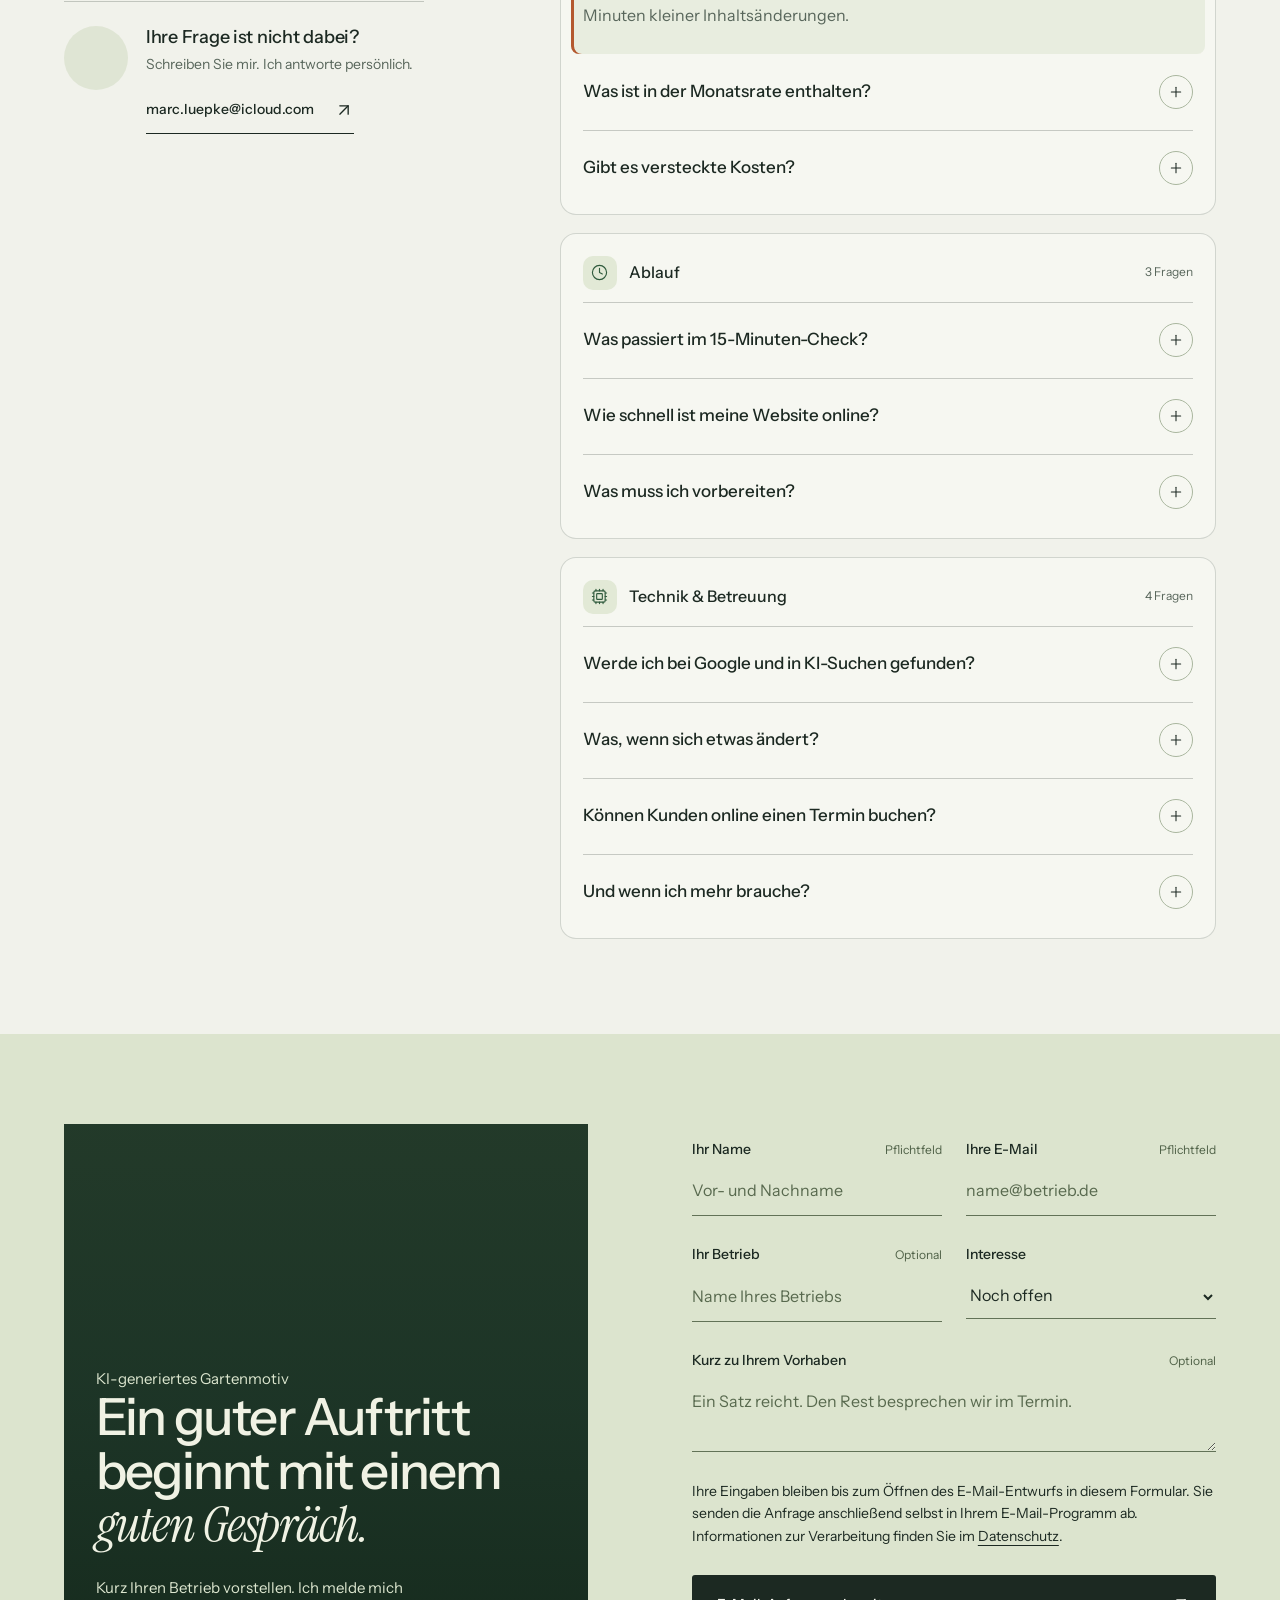
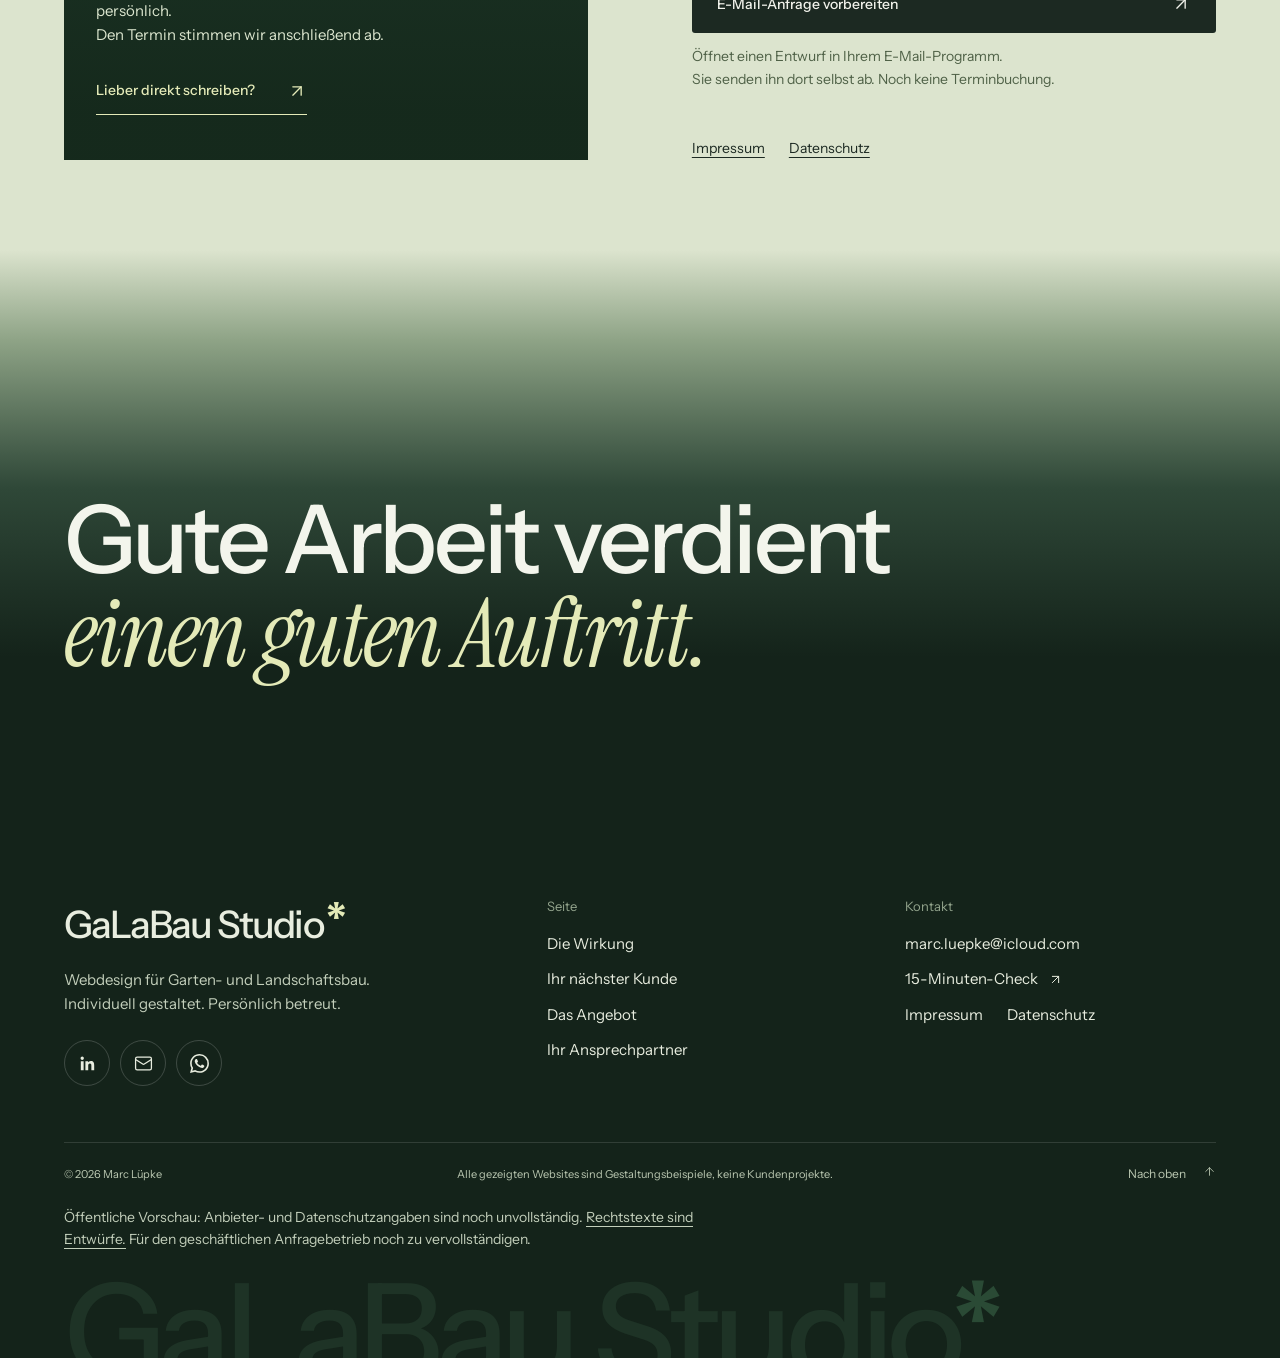
==== commit d7749f2e: "Pakete mit Tiefe, Spezialanfertigung als Band mit Notiz, ruhigere Story" ====
--- a/index.html
+++ b/index.html
@@ -16,11 +16,11 @@
   <link rel="preload" as="font" type="font/woff2" href="fonts/instrument-serif-italic-3.woff2" crossorigin>
   <link rel="stylesheet" href="fonts/fonts.css?v=c67a6bbd">
   <link rel="stylesheet" href="css/style.css?v=bb6611f1">
-  <link rel="stylesheet" href="css/sections.css?v=9f316011">
+  <link rel="stylesheet" href="css/sections.css?v=6c1bd85f">
   <link rel="stylesheet" href="css/legal.css?v=20261020">
   <script src="js/init.js"></script>
-  <script src="js/site.js?v=security-20261020" defer></script>
-  <script src="js/motion.js?v=b013b1fc" defer></script>
+  <script src="js/site.js?v=9392a650" defer></script>
+  <script src="js/motion.js?v=1afeea70" defer></script>
 </head>
 <body>
   <svg class="icon-defs" aria-hidden="true" xmlns="http://www.w3.org/2000/svg"><defs><symbol id="icon-arrow-up-right" viewBox="0 0 24 24"><path d="M7 7h10v10" />
@@ -198,7 +198,7 @@
           <ul class="package-features"><li><svg class="icon" aria-hidden="true" focusable="false"><use href="#icon-check"></use></svg><span>Alles aus Basis, bis zu zehn Inhaltsseiten</span></li><li><svg class="icon" aria-hidden="true" focusable="false"><use href="#icon-check"></use></svg><span>Projekt- oder Vorher-Nachher-Präsentation</span></li><li><svg class="icon" aria-hidden="true" focusable="false"><use href="#icon-check"></use></svg><span>Individuelle Animationen und leichter Parallax möglich</span></li><li><svg class="icon" aria-hidden="true" focusable="false"><use href="#icon-check"></use></svg><span>Terminbuchung bei Bedarf</span></li><li><svg class="icon" aria-hidden="true" focusable="false"><use href="#icon-check"></use></svg><span>Zwei kleine Text- oder Bildänderungen pro Monat</span></li><li><svg class="icon" aria-hidden="true" focusable="false"><use href="#icon-check"></use></svg><span>Priorisierte Betreuung</span></li></ul>
           <a href="#kontakt" class="button button-light" data-package="Pro">Pro besprechen <svg class="icon" aria-hidden="true" focusable="false"><use href="#icon-arrow-up-right"></use></svg></a>
         </article>
-        <article class="package package-custom" aria-labelledby="custom-title"><div class="package-top"><h3 id="custom-title">Spezialanfertigung</h3><svg class="icon" aria-hidden="true" focusable="false"><use href="#icon-plus"></use></svg></div><p class="package-fit">Mehr als eine Website: für alles Digitale in Ihrem Betrieb.</p><div class="package-price custom-price"><span>Auf<br>Anfrage.</span></div><p class="package-terms"><span>Preis nach vereinbartem Umfang</span></p><div class="package-scope custom-topics" aria-label="Schwerpunkte"><span>Automatisierung</span><span>KI</span><span>Beratung &amp; Coaching</span></div><ul class="package-features"><li><svg class="icon" aria-hidden="true" focusable="false"><use href="#icon-check"></use></svg><span>KI-Integration und Automatisierung Ihrer Abläufe</span></li><li><svg class="icon" aria-hidden="true" focusable="false"><use href="#icon-check"></use></svg><span>Beratung und Coaching, damit Sie digital unabhängig werden</span></li><li><svg class="icon" aria-hidden="true" focusable="false"><use href="#icon-check"></use></svg><span>Längere, komplexe Lösungen mit Schnittstellen und Standorten</span></li><li><svg class="icon" aria-hidden="true" focusable="false"><use href="#icon-check"></use></svg><span>Besondere Auftritte mit Illustration, Parallax und Video</span></li><li><svg class="icon" aria-hidden="true" focusable="false"><use href="#icon-check"></use></svg><span>Schulungen zu Website und KI</span></li></ul><a href="#kontakt" class="button button-outline" data-package="Spezialanfertigung">Projekt besprechen <svg class="icon" aria-hidden="true" focusable="false"><use href="#icon-arrow-up-right"></use></svg></a></article>
+        <article class="package-request" aria-labelledby="custom-title"><div class="request-head"><p class="request-kicker">Spezialanfertigung<span>Auf Anfrage</span></p><h3 id="custom-title">Für alles, was <em>über die Website hinausgeht.</em></h3><p class="request-fit">Preis nach vereinbartem Umfang.</p></div><ol class="request-services" aria-label="Leistungen auf Anfrage"><li><span class="request-num" aria-hidden="true">01</span><strong>Automatisierung &amp; KI</strong><span>Abläufe, die Sie im Alltag entlasten.</span></li><li><span class="request-num" aria-hidden="true">02</span><strong>Beratung &amp; Coaching</strong><span>Damit Sie digital unabhängig werden.</span></li><li><span class="request-num" aria-hidden="true">03</span><strong>Komplexe Projekte</strong><span>Längere Lösungen, Schnittstellen, Standorte.</span></li></ol><form class="request-form" id="request-form" aria-labelledby="request-title"><fieldset disabled><div class="note-head"><img src="img/portraet-marc-kontakt.jpg" width="256" height="256" loading="lazy" decoding="async" alt=""><label id="request-title" for="request-message">Ihre Notiz an Marc<span>Ich antworte persönlich.</span></label></div><textarea id="request-message" name="request-message" rows="2" maxlength="600" placeholder="Worum geht es? Ein Satz reicht."></textarea><button type="submit" class="note-send">Projekt anfragen <svg class="icon" aria-hidden="true" focusable="false"><use href="#icon-arrow-up-right"></use></svg></button></fieldset><p class="request-fallback"><a class="text-link" href="#kontakt" data-package="Spezialanfertigung">Projekt besprechen <svg class="icon" aria-hidden="true" focusable="false"><use href="#icon-arrow-up-right"></use></svg></a></p></form></article>
       </div>
       <p class="price-status">Ausschließlich für Unternehmer (§ 14 BGB). <strong>[UMSATZSTEUERSTATUS VOR DEM LIVEGANG ERGÄNZEN]</strong></p>
       <p class="package-note">Basis und Pro: 12 Monate Mindestlaufzeit. Danach ist Ihre Website bezahlt und läuft mit Betreuung ab 29 € im Monat weiter. Den genauen Umfang klären wir vor der Beauftragung.</p>
--- a/css/sections.css
+++ b/css/sections.css
@@ -1150,3 +1150,64 @@
 .button-outline{ background:transparent; color:var(--ink); box-shadow:inset 0 0 0 1px #1c2922; }
 .button-outline:hover{ background:#1c29220d; }
 @media(max-width:380px){ .package-badge{ margin-right:10px; font-size:12px; padding:5px 9px 6px; } }
+
+/* packages round 2: two website offers side by side, the request band below, all with physical depth */
+@media(min-width:761px){ .pricing-grid{ grid-template-columns:repeat(2,minmax(0,1fr)); gap:26px; } }
+.package{ position:relative; isolation:isolate; background:linear-gradient(165deg,#eef1e7 0%,#e3e8d9 100%);
+  box-shadow:inset 0 1px 0 #ffffffcc, inset 0 -2px 0 #1c29220f, 0 1px 2px #16261c14, 0 14px 28px -16px #16261c40, 0 42px 80px -44px #16261c4d;
+  transform-style:preserve-3d; transition:transform 600ms cubic-bezier(.23,1,.32,1), box-shadow 600ms cubic-bezier(.23,1,.32,1); }
+.package-pro{ background:radial-gradient(120% 70% at 18% 0%,#2b5239 0%,transparent 60%),linear-gradient(165deg,#1f412f 0%,#16301f 100%);
+  box-shadow:inset 0 1px 0 #ffffff26, inset 0 -2px 0 #0000002e, 0 2px 4px #0f1f151f, 0 26px 50px -22px #0f1f15a6, 0 70px 110px -60px #0f1f1599; }
+.package.is-tilting{ transition:transform 120ms linear, box-shadow 600ms cubic-bezier(.23,1,.32,1); }
+@media(hover:hover) and (pointer:fine) and (prefers-reduced-motion:no-preference){
+  .package:hover{ box-shadow:inset 0 1px 0 #ffffffcc, inset 0 -2px 0 #1c29220f, 0 2px 4px #16261c14, 0 24px 44px -18px #16261c52, 0 60px 100px -50px #16261c59; }
+  .package-pro:hover{ box-shadow:inset 0 1px 0 #ffffff26, inset 0 -2px 0 #0000002e, 0 2px 4px #0f1f151f, 0 36px 64px -24px #0f1f15b8, 0 90px 130px -64px #0f1f15a6; }
+}
+
+  background:linear-gradient(165deg,#f8f8f2 0%,#eff1e8 100%);
+  box-shadow:inset 0 1px 0 #ffffff, inset 0 -2px 0 #1c29220d, 0 1px 2px #16261c12, 0 14px 28px -18px #16261c38, 0 40px 80px -48px #16261c40; }
+
+@media(min-width:1101px){ .pricing-grid .package{ padding:40px 44px; } .pricing-grid .package-features li{ font-size:15px; } }/* Spezialanfertigung: a slim dark band in the gains-band green, three services and a short message box */
+/* Spezialanfertigung: an editorial strip in the gains-band green; numbered services and a ruled note to Marc */
+.package-request{ grid-column:1/-1; position:relative; display:grid; grid-template-columns:minmax(0,1fr) minmax(0,1.55fr) minmax(0,.95fr); grid-template-areas:"head services note"; gap:40px; align-items:center; margin-top:14px; padding:30px 34px 30px 38px; border-radius:12px; color:#eef1e5; overflow:hidden;
+  background:radial-gradient(70% 160% at 100% 50%,#1f3628 0%,transparent 70%),#14231a;
+  box-shadow:inset 0 1px 0 #ffffff1a, inset 0 -2px 0 #0000003d, 0 2px 4px #0f1f151f, 0 22px 44px -22px #0f1f159e, 0 60px 100px -60px #0f1f1580; }
+.request-head{ grid-area:head; }
+.request-kicker{ display:flex; align-items:center; gap:10px; margin:0 0 12px; font-size:12px; font-weight:500; letter-spacing:.06em; text-transform:uppercase; color:#a9b8a6; }
+.request-kicker>span{ display:inline-flex; align-items:center; gap:10px; color:var(--corten-light); }
+.request-kicker>span::before{ content:''; width:18px; height:1px; background:currentColor; }
+.package-request h3{ font-size:clamp(23px,1.9vw,28px); line-height:1.12; letter-spacing:-.03em; font-weight:500; }
+.package-request h3 em{ display:block; color:var(--accent); font-size:1.14em; line-height:1.05; }
+.request-fit{ margin-top:12px; font-size:13px; color:#a9b8a6; }
+.request-services{ grid-area:services; list-style:none; margin:0; padding:0; display:grid; grid-template-columns:repeat(3,minmax(0,1fr)); }
+.request-services li{ display:flex; flex-direction:column; gap:4px; padding:4px 22px 6px; border-left:1px solid #ffffff1f; }
+.request-num{ font-family:var(--serif); font-style:italic; font-size:30px; line-height:1; color:var(--corten-light); margin-bottom:10px; }
+.request-services strong{ font-size:16px; font-weight:500; letter-spacing:-.015em; line-height:1.25; }
+.request-services li>span:last-child{ font-size:13px; line-height:1.45; color:#a9b8a6; }
+.request-form{ grid-area:note; }
+.request-form fieldset{ position:relative; margin:0; padding:16px 18px 14px; border:0; border-radius:4px; color:var(--ink); background:linear-gradient(180deg,#f6f6f0 0%,#ecede4 100%);
+  box-shadow:0 1px 0 #ffffff inset, 0 2px 3px #00000033, 0 18px 30px -14px #000000b3; transform:rotate(-1.4deg); transition:transform 500ms cubic-bezier(.23,1,.32,1); }
+.request-form fieldset::before{ content:''; position:absolute; top:-7px; left:50%; width:54px; height:14px; margin-left:-27px; background:#e4eab8c7; transform:rotate(2deg); box-shadow:0 1px 2px #0000001f; }
+.request-form fieldset:disabled{ opacity:.7; }
+@media(hover:hover) and (pointer:fine) and (prefers-reduced-motion:no-preference){ .request-form fieldset:hover,.request-form fieldset:focus-within{ transform:rotate(0deg) translateY(-2px); } }
+@media(prefers-reduced-motion:reduce){ .request-form fieldset{ transition:none; } }
+.note-head{ display:flex; align-items:center; gap:10px; }
+.note-head img{ width:34px; height:34px; border-radius:50%; object-fit:cover; box-shadow:0 0 0 2px #fff; }
+.note-head label{ display:flex; flex-direction:column; font-size:15px; font-weight:500; letter-spacing:-.01em; line-height:1.2; color:#1d2b20; }
+.note-head label span{ font-size:12px; font-weight:400; color:#5a6a55; }
+.request-form textarea{ display:block; width:100%; height:58px; margin-top:8px; padding:3px 0 0; border:0; border-radius:0; resize:none; background:repeating-linear-gradient(180deg,transparent 0 28px,#1c29222e 28px 29px); background-attachment:local; font:inherit; font-size:15px; line-height:29px; color:#1d2b20; }
+.request-form textarea::placeholder{ color:#7c8a76; font-family:var(--serif); font-style:italic; font-size:17px; }
+.request-form textarea:focus{ outline:none; background-image:repeating-linear-gradient(180deg,transparent 0 28px,#42633d80 28px 29px); }
+.note-send{ display:flex; align-items:center; justify-content:space-between; width:100%; margin-top:10px; padding:10px 14px; border:0; border-radius:3px; background:#1c2922; color:#f1f2eb; font:inherit; font-size:13px; font-weight:500; cursor:pointer; transition:background .2s, transform .16s ease-out; }
+.note-send:hover{ background:#2f4a36; }
+.note-send:active{ transform:scale(.98); }
+.note-send .icon{ width:15px; height:15px; }
+.request-fallback{ margin:0; }
+.request-fallback .text-link{ color:var(--accent); }
+@media(max-width:1399px){ .package-request{ grid-template-columns:minmax(0,1.2fr) minmax(0,1fr); grid-template-areas:"head note" "services services"; gap:30px 40px; } .request-services{ padding-top:24px; border-top:1px solid #ffffff1f; } .request-services li:first-child{ border-left:0; padding-left:0; } }
+@media(max-width:760px){ .package-request{ grid-template-columns:1fr; grid-template-areas:"head" "services" "note"; gap:24px; margin-top:4px; padding:26px 22px 30px; }
+  .request-services{ grid-template-columns:1fr; padding-top:0; border-top:0; }
+  .request-services li{ display:grid; grid-template-columns:40px 1fr; column-gap:10px; padding:14px 0; border-left:0; border-top:1px solid #ffffff1f; }
+  .request-services li:last-child{ border-bottom:1px solid #ffffff1f; }
+  .request-num{ grid-row:1/3; margin:0; font-size:26px; }
+  .request-form fieldset{ transform:rotate(-1deg); } }
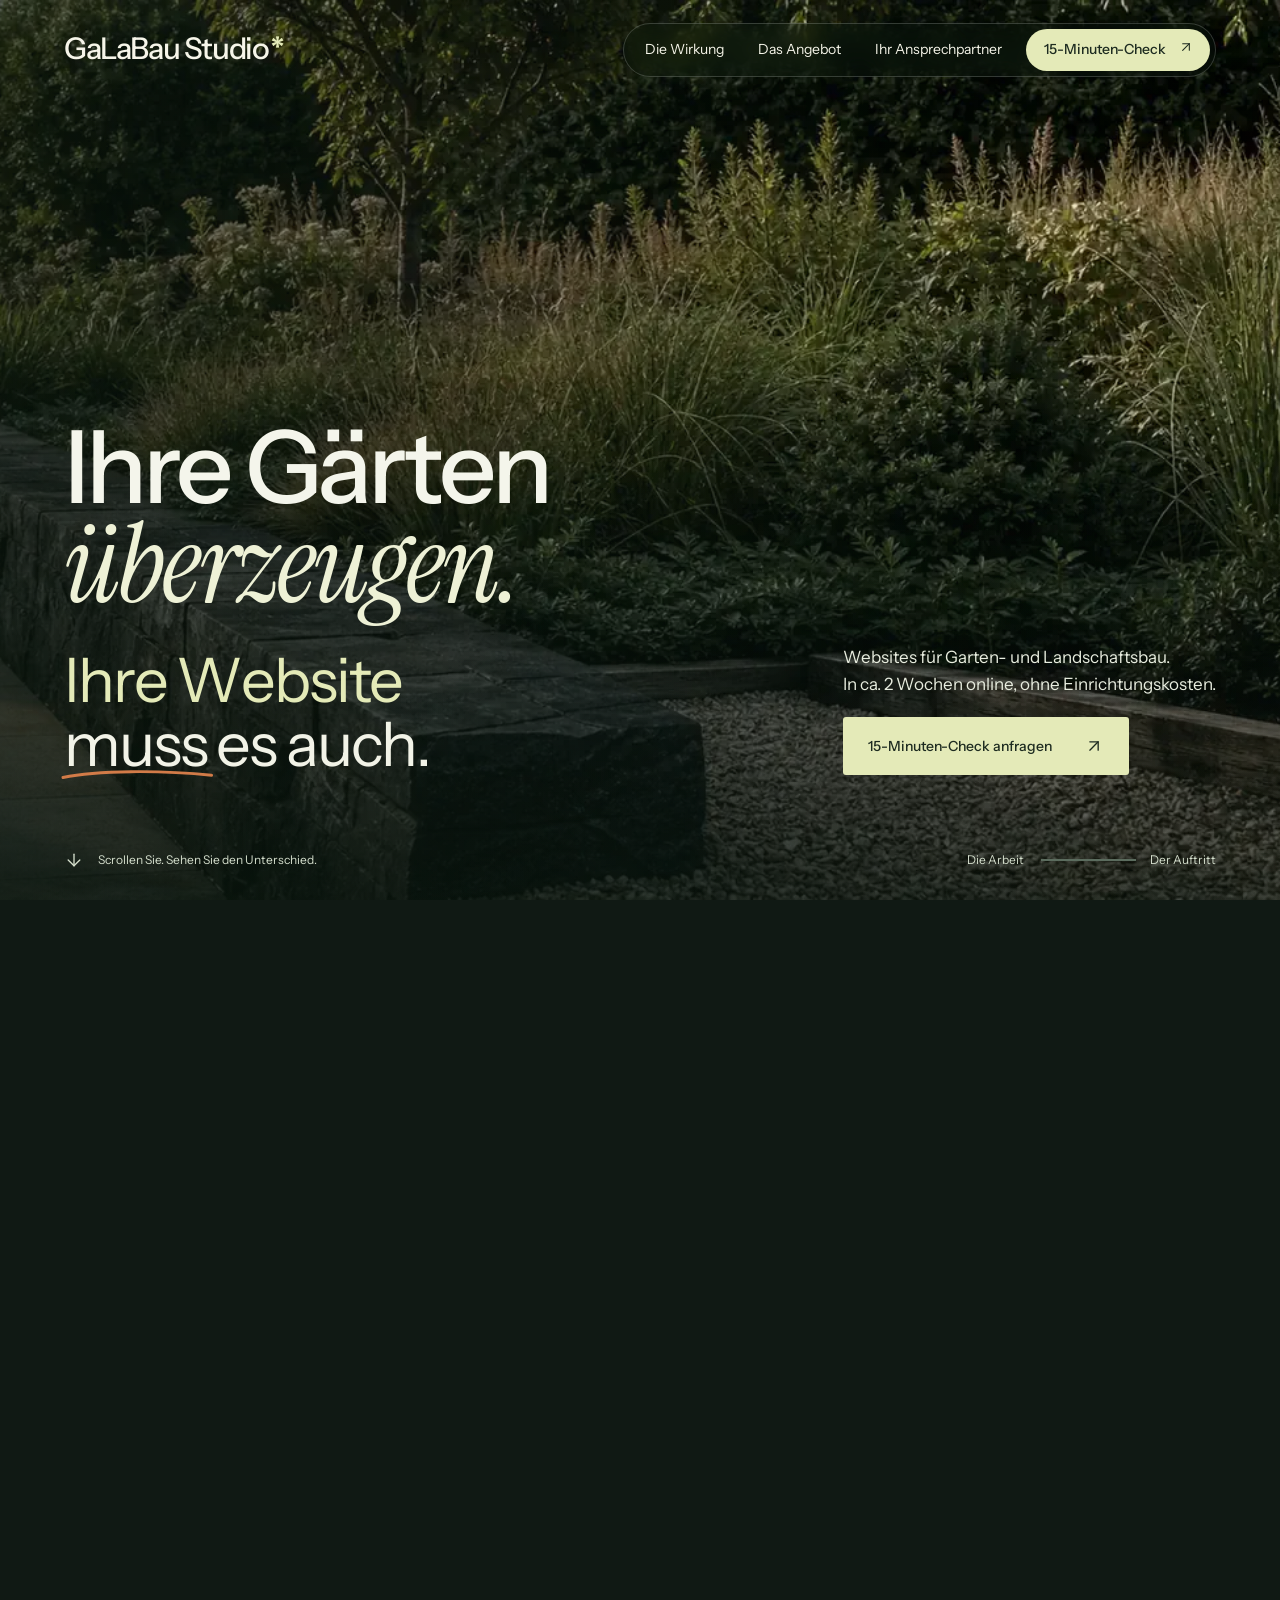
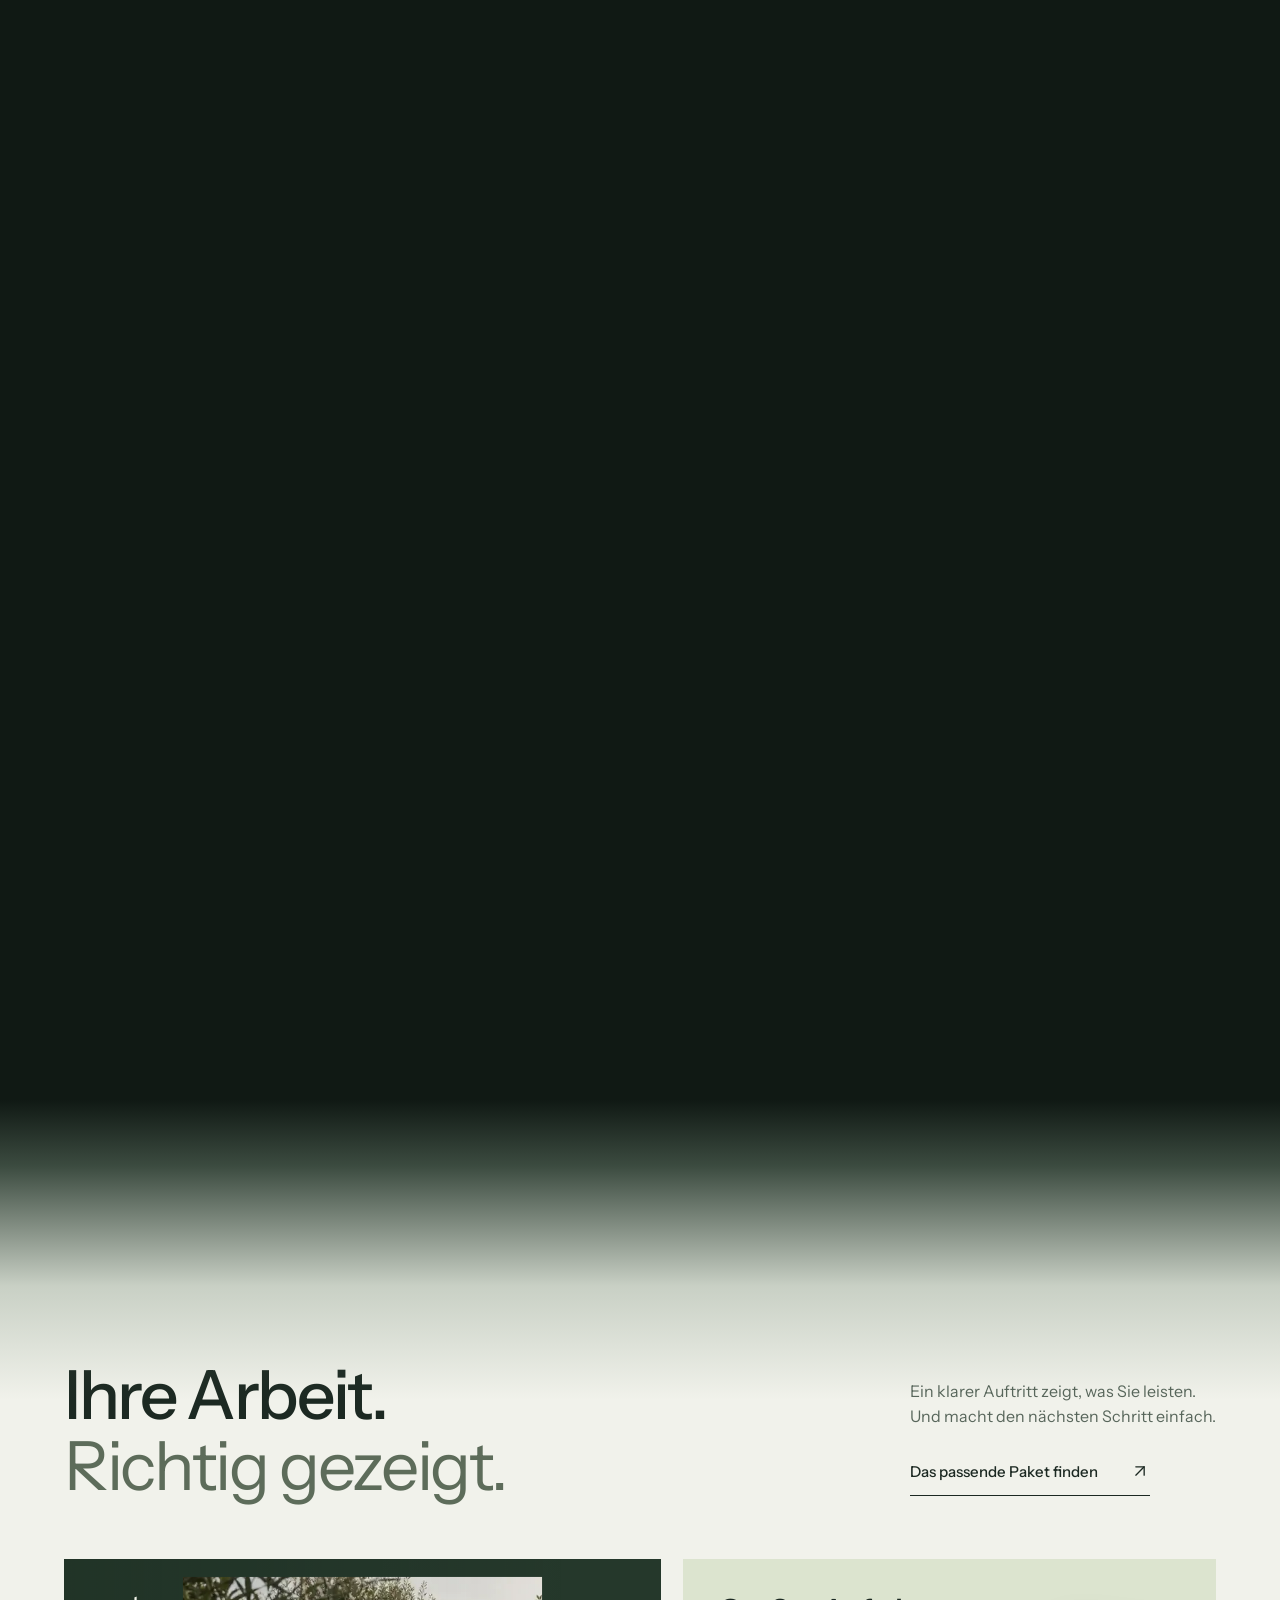
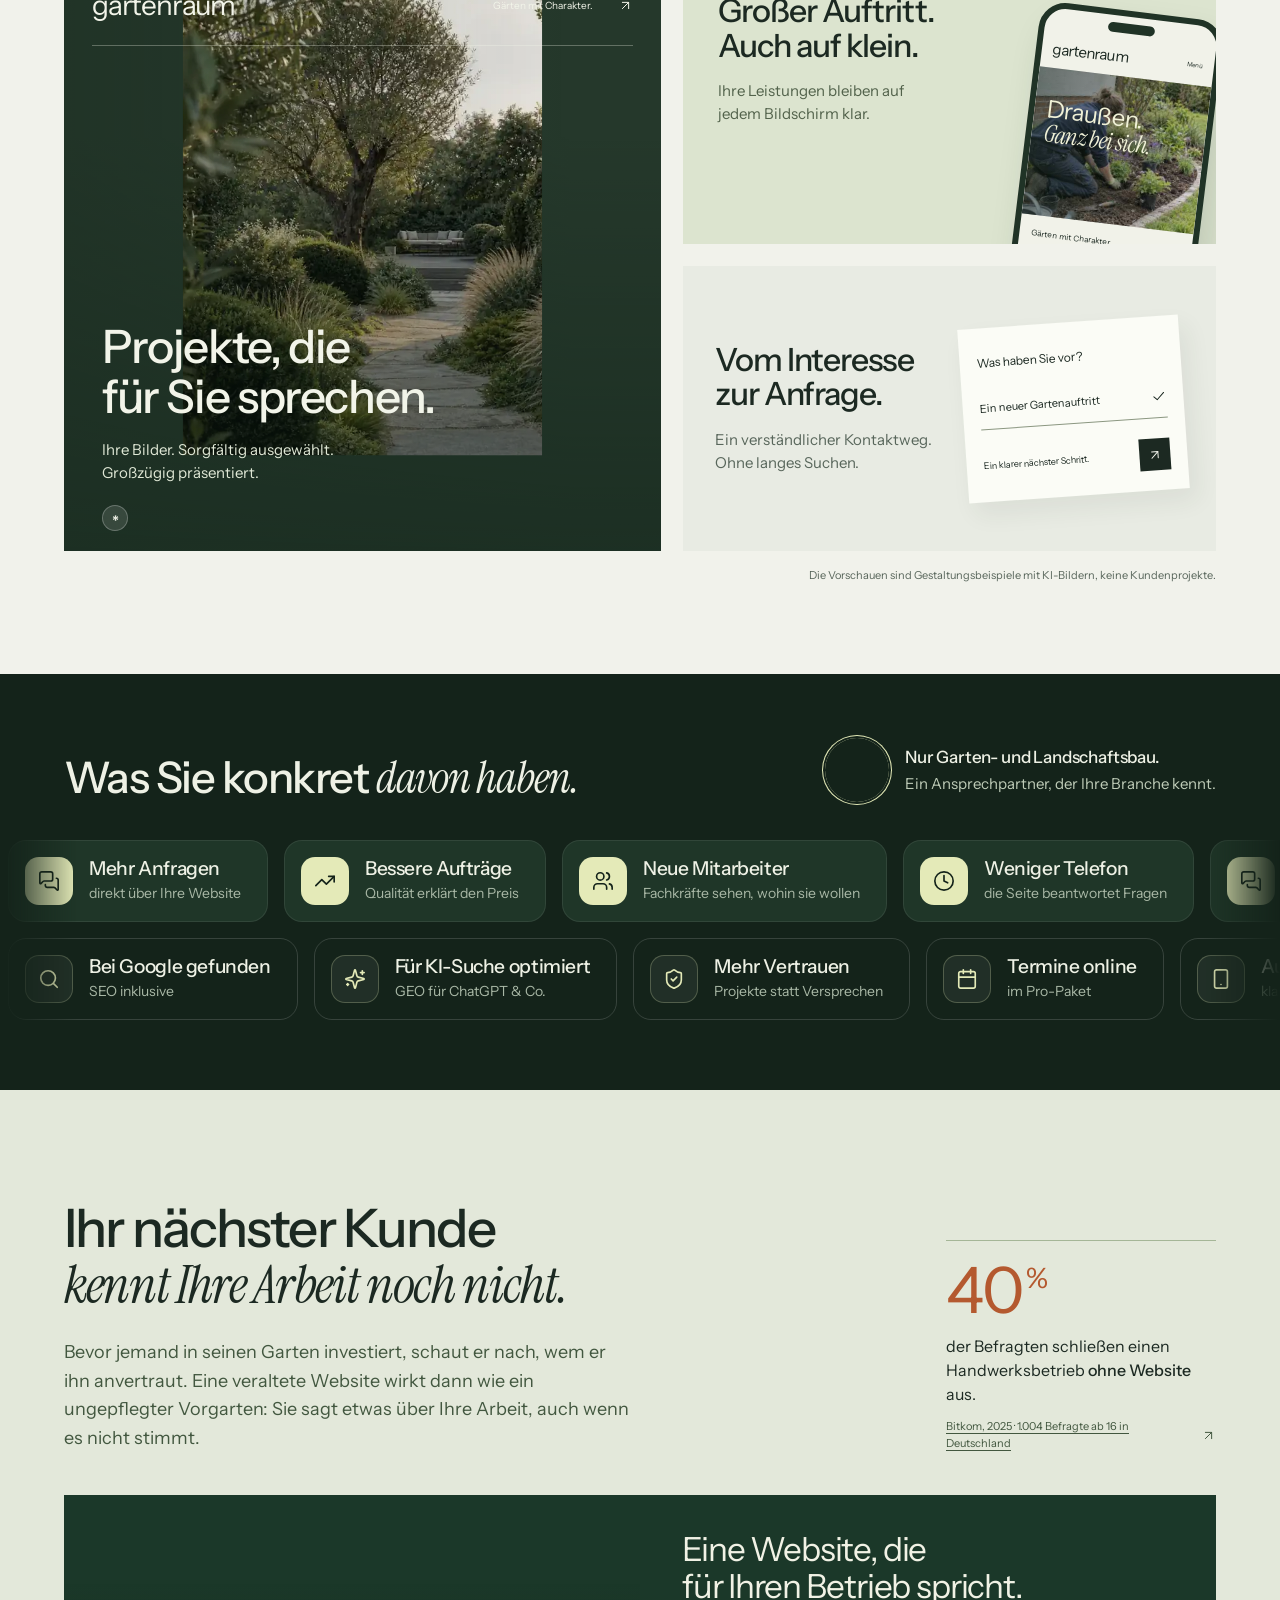
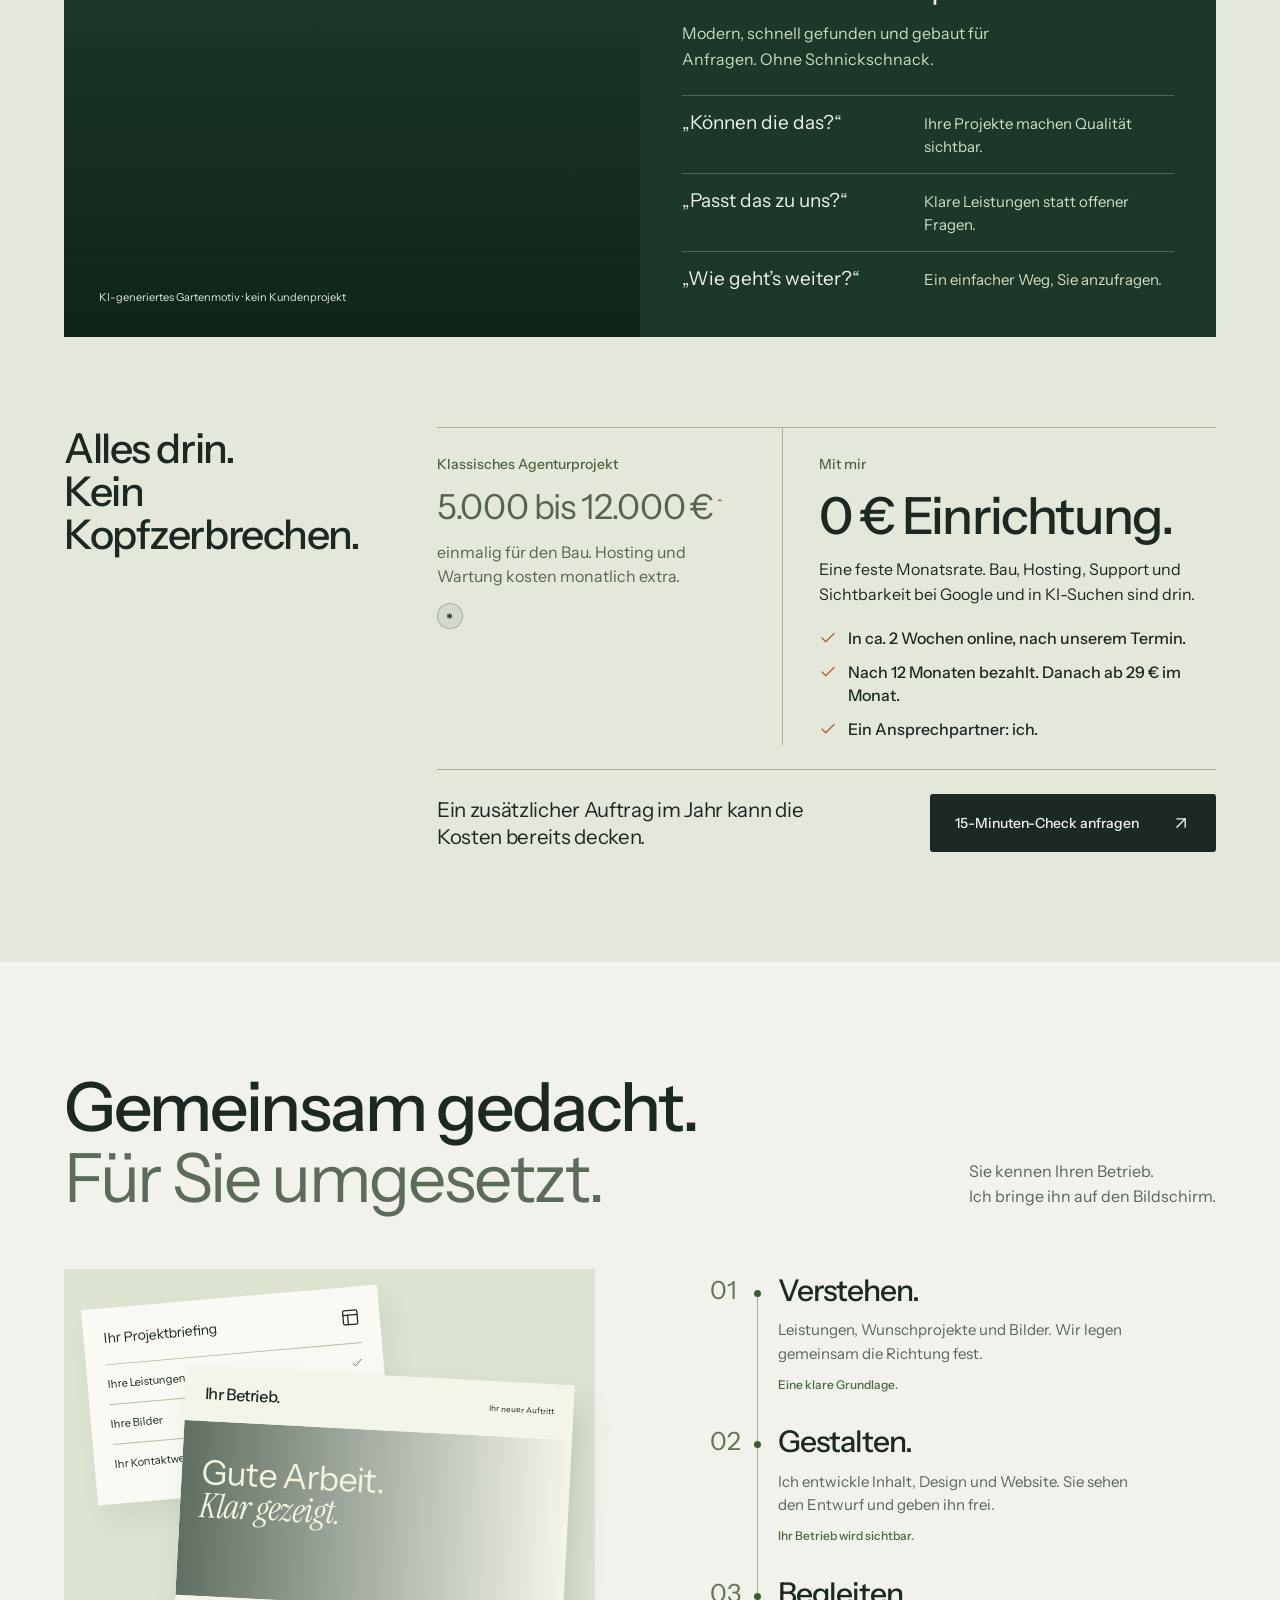
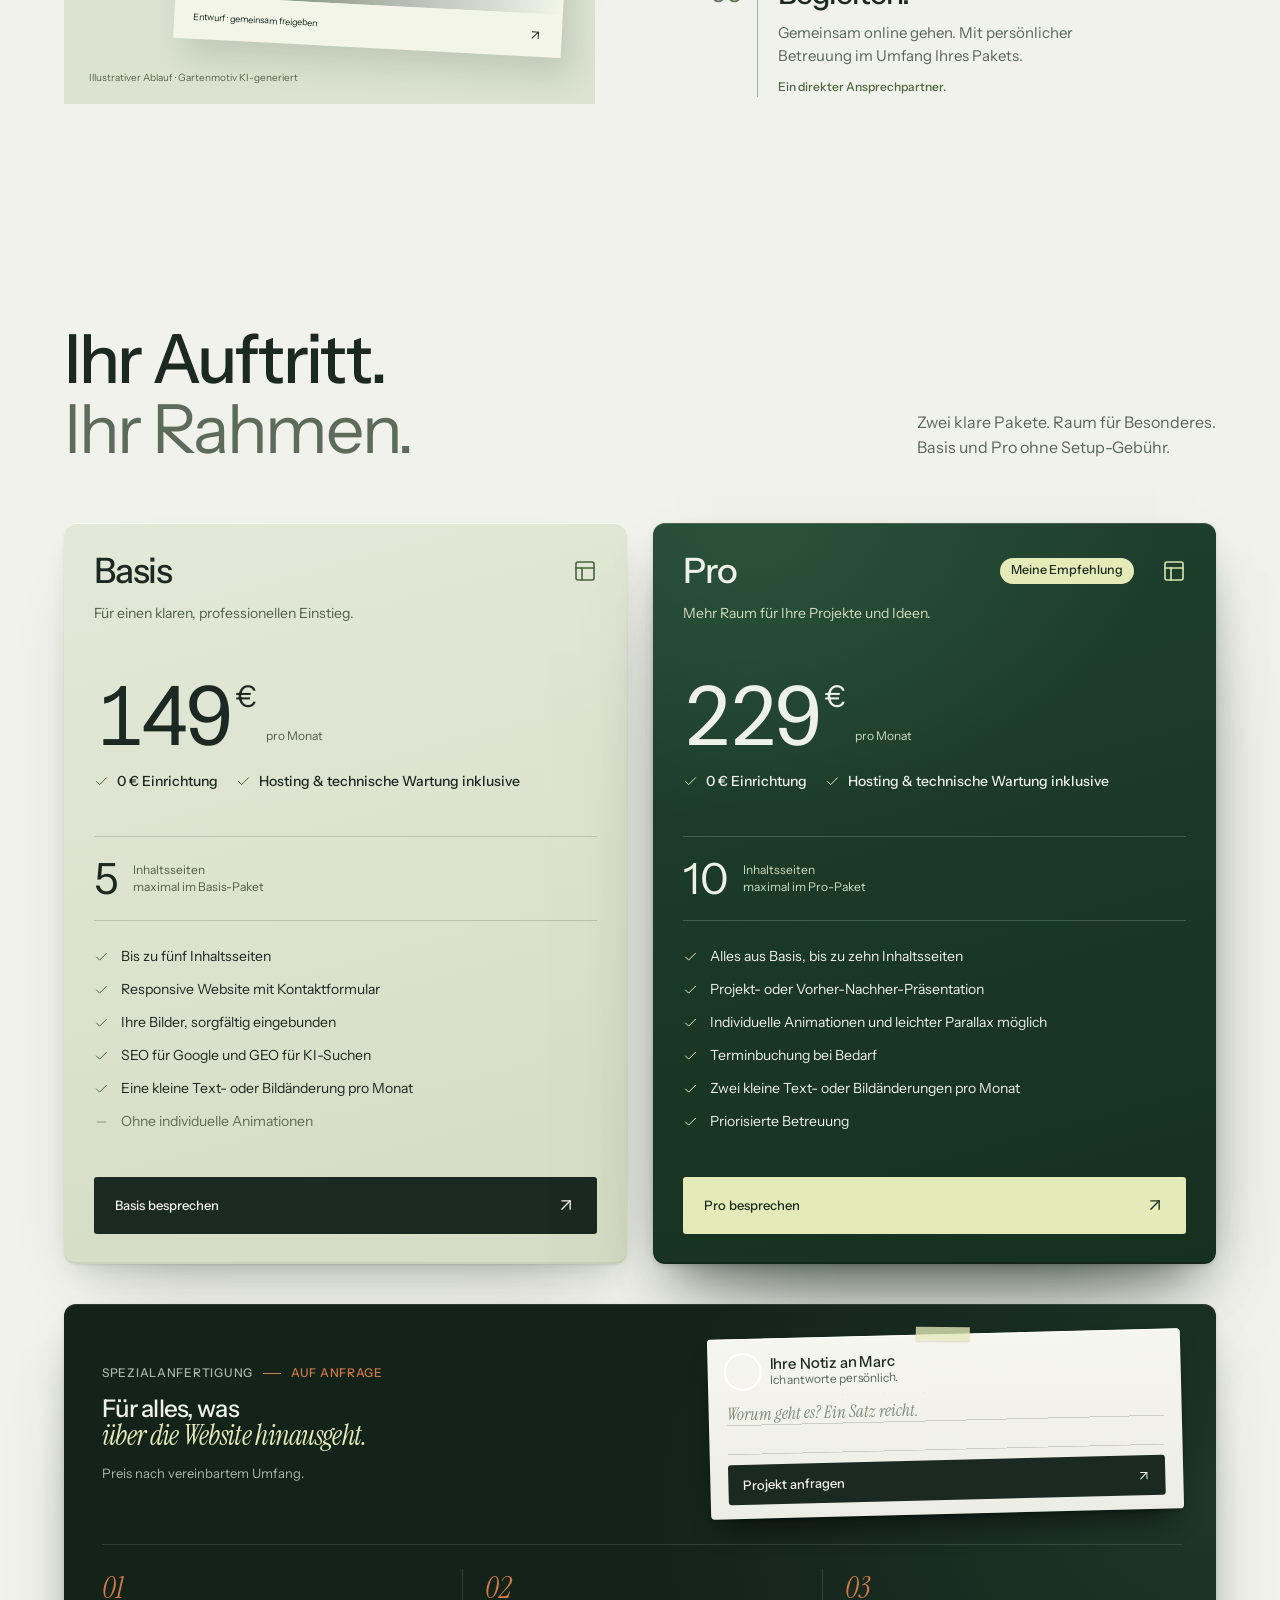
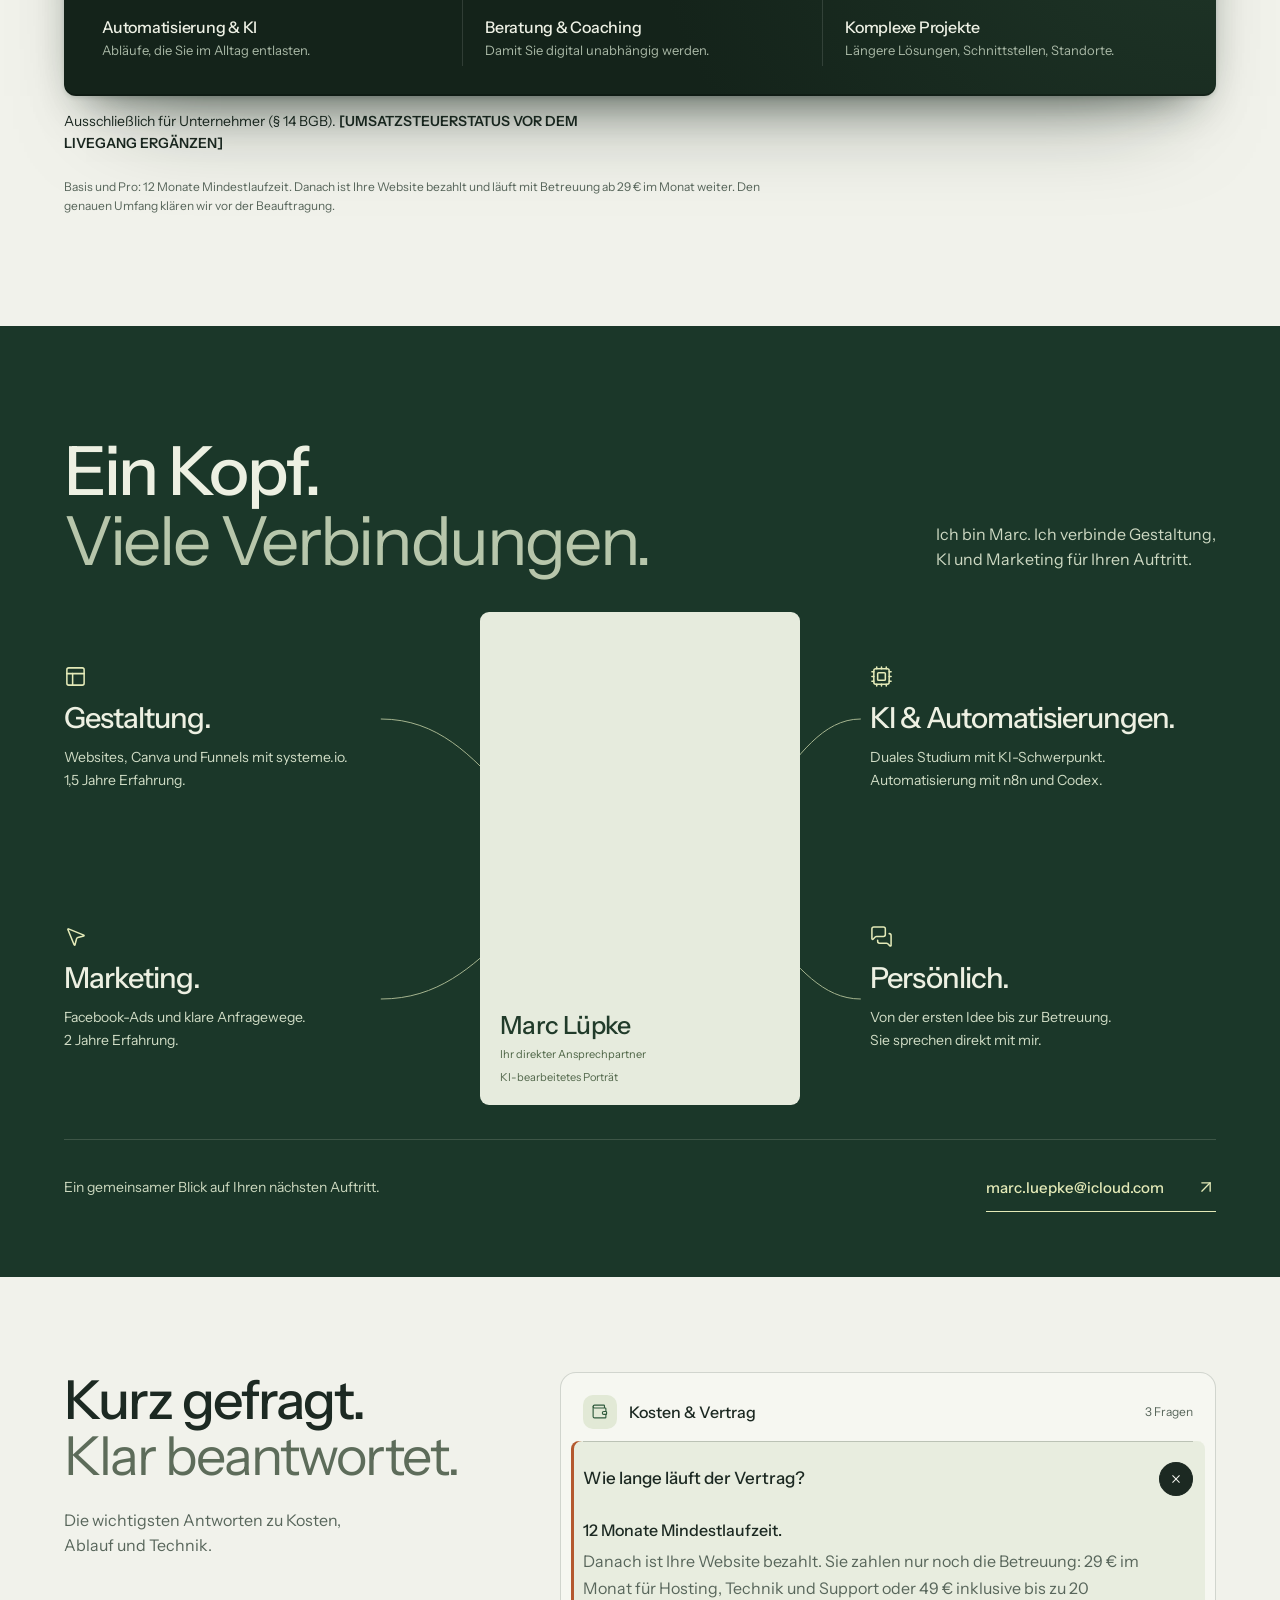
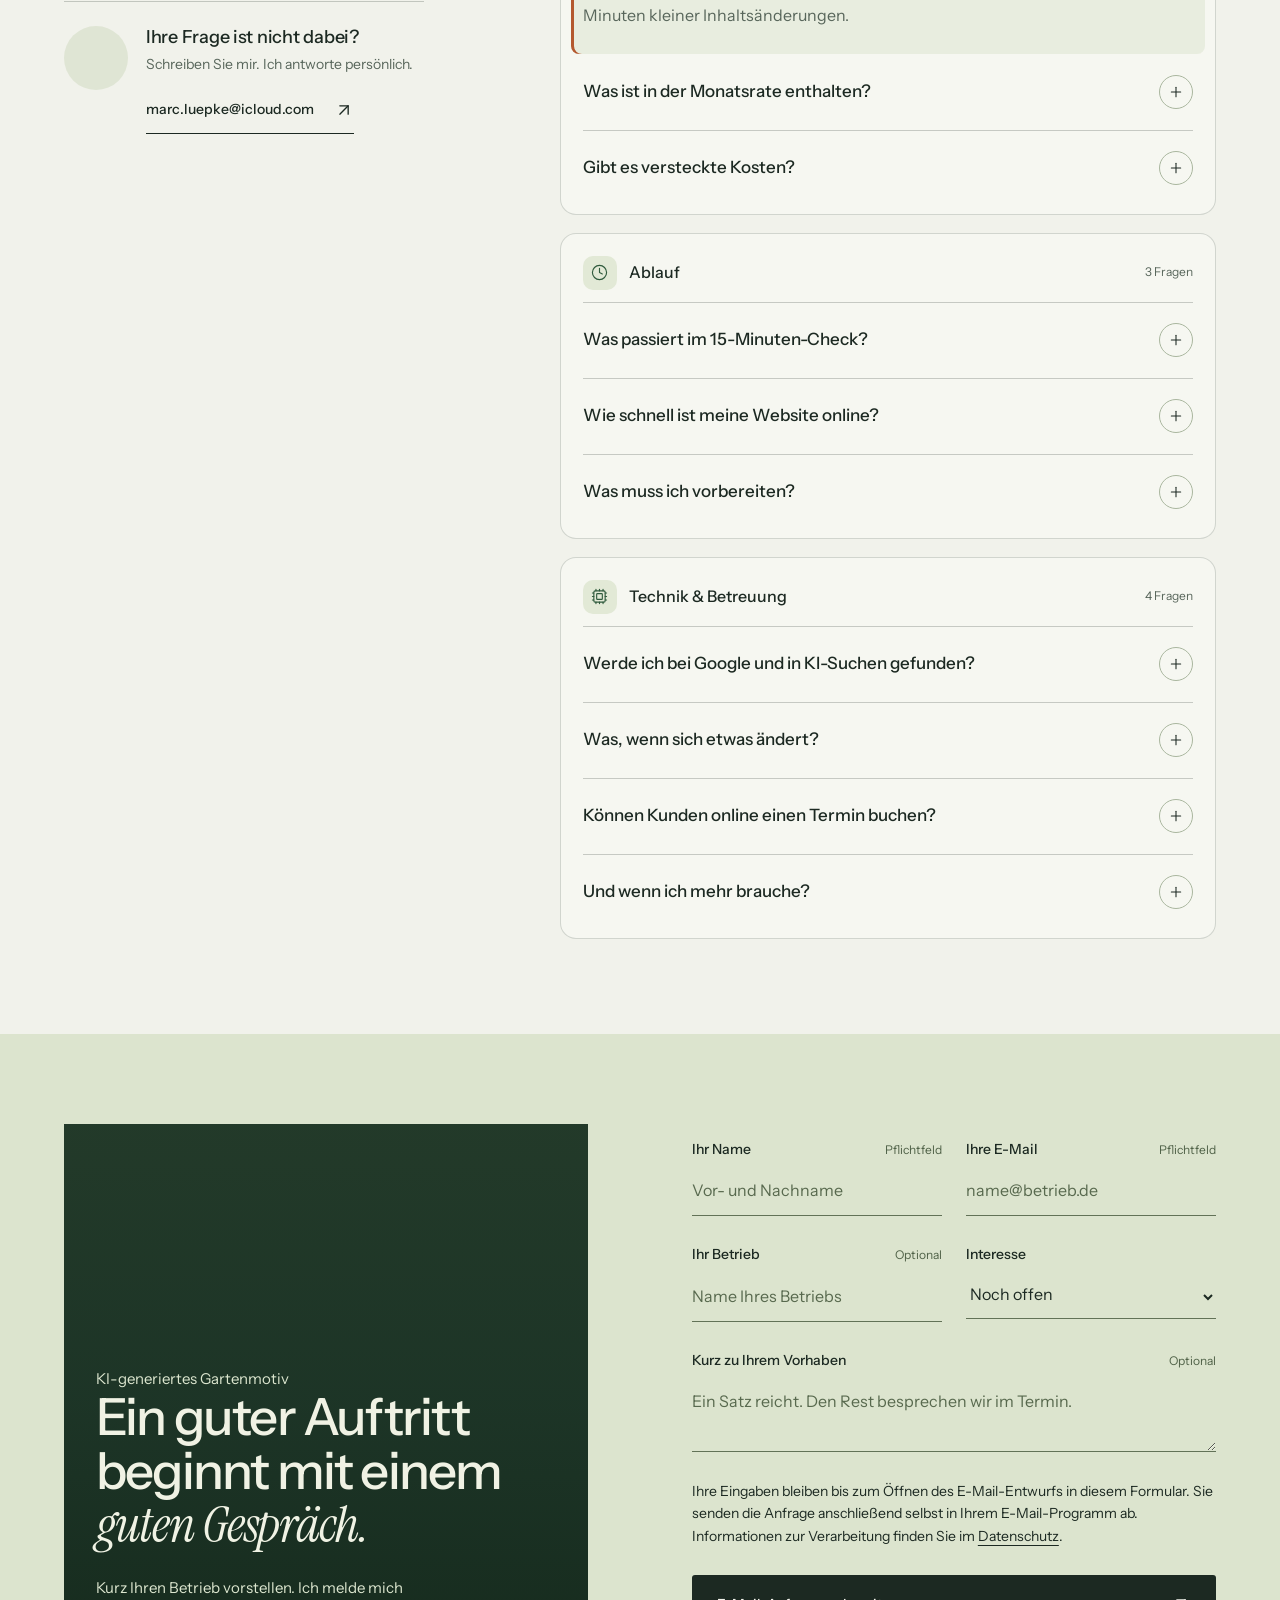
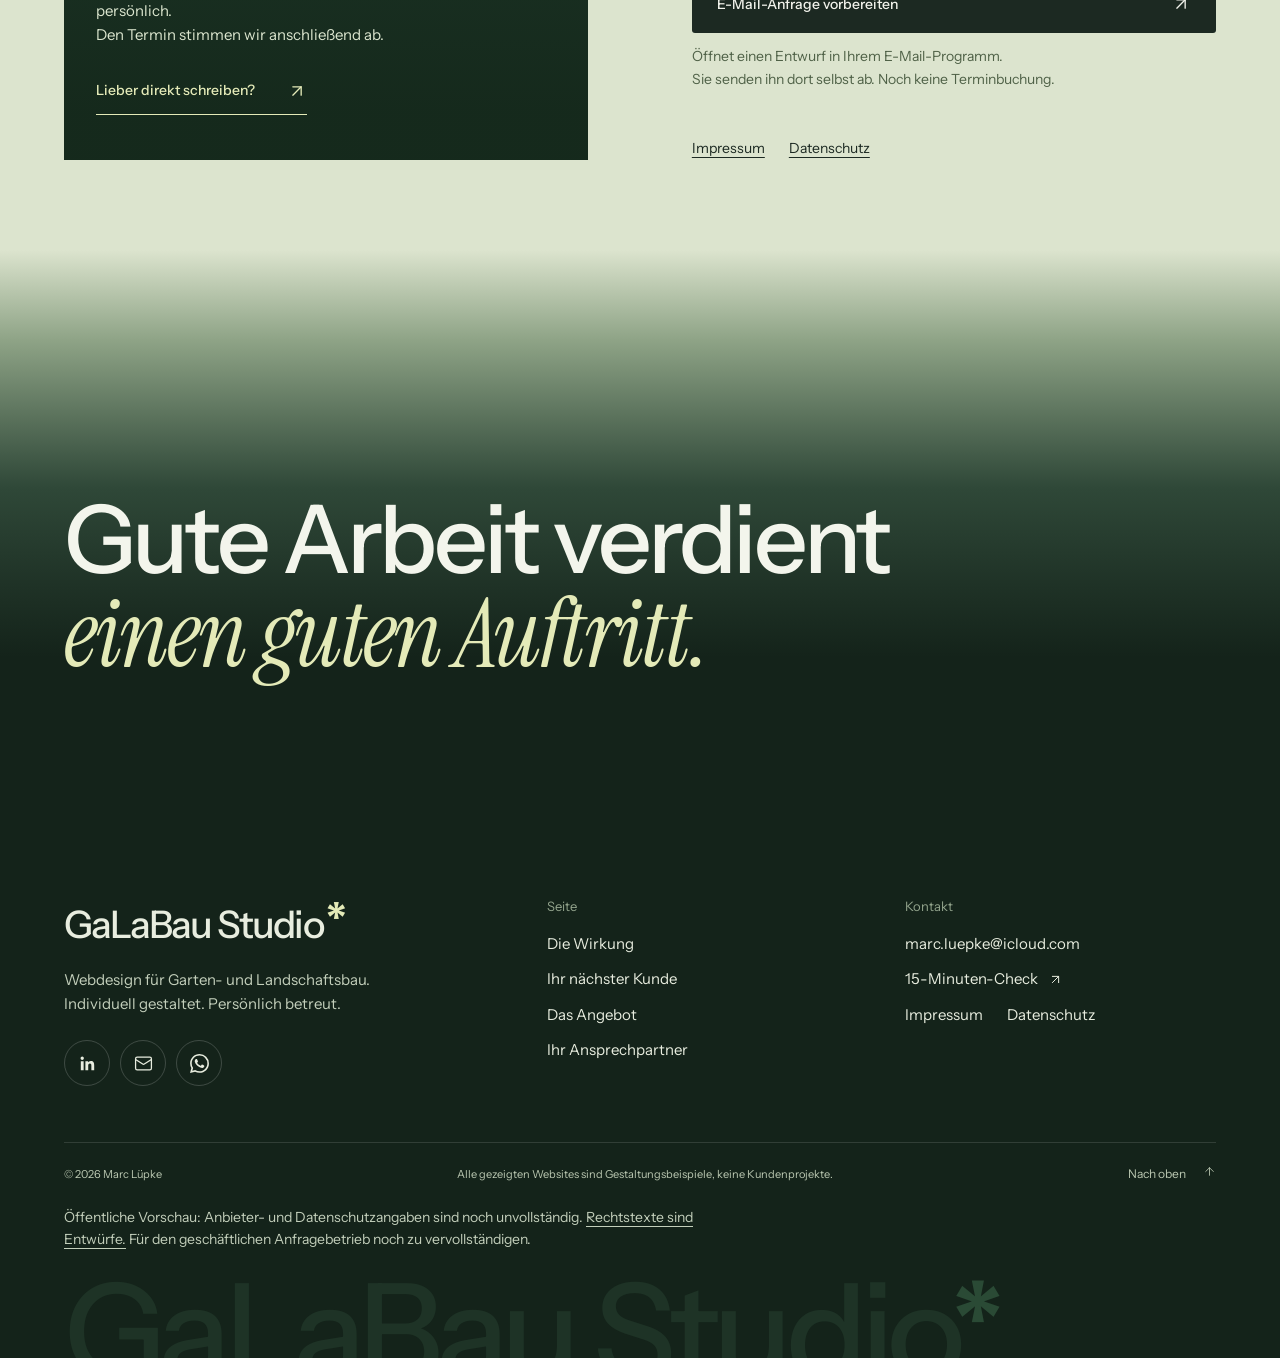
==== commit af8f2deb: "Basis und Pro gleich hoch, Basis kräftigeres Hellgrün" ====
--- a/index.html
+++ b/index.html
@@ -16,7 +16,7 @@
   <link rel="preload" as="font" type="font/woff2" href="fonts/instrument-serif-italic-3.woff2" crossorigin>
   <link rel="stylesheet" href="fonts/fonts.css?v=c67a6bbd">
   <link rel="stylesheet" href="css/style.css?v=bb6611f1">
-  <link rel="stylesheet" href="css/sections.css?v=6c1bd85f">
+  <link rel="stylesheet" href="css/sections.css?v=acd8e150">
   <link rel="stylesheet" href="css/legal.css?v=20261020">
   <script src="js/init.js"></script>
   <script src="js/site.js?v=9392a650" defer></script>
--- a/css/sections.css
+++ b/css/sections.css
@@ -1140,7 +1140,7 @@
 .package-pro .package-top{ gap:14px; }
 .package-badge{ margin-left:auto; margin-right:14px; padding:6px 11px 7px; border-radius:999px; background:var(--accent); color:#1d2b20; font-size:12.5px; font-weight:500; line-height:1; letter-spacing:0; white-space:nowrap; }
 .package-pro{ box-shadow:0 30px 60px -28px #16261c8c, 0 2px 6px #16261c1f; }
-@media(min-width:1101px){ .pricing-grid{ align-items:stretch; } .package-pro{ margin-top:-14px; } }
+@media(min-width:1101px){ .pricing-grid{ align-items:stretch; } }
 .package-custom{ position:relative; border-color:#c9cfbf; }
 .package-custom::before{ content:''; position:absolute; top:-1px; left:28px; right:28px; height:3px; border-radius:0 0 3px 3px; background:var(--corten); }
 .package-custom .package-top>.icon{ color:var(--corten); }
@@ -1153,7 +1153,7 @@
 
 /* packages round 2: two website offers side by side, the request band below, all with physical depth */
 @media(min-width:761px){ .pricing-grid{ grid-template-columns:repeat(2,minmax(0,1fr)); gap:26px; } }
-.package{ position:relative; isolation:isolate; background:linear-gradient(165deg,#eef1e7 0%,#e3e8d9 100%);
+.package{ position:relative; isolation:isolate; background:linear-gradient(165deg,#e3e9d8 0%,#d4dcc4 100%);
   box-shadow:inset 0 1px 0 #ffffffcc, inset 0 -2px 0 #1c29220f, 0 1px 2px #16261c14, 0 14px 28px -16px #16261c40, 0 42px 80px -44px #16261c4d;
   transform-style:preserve-3d; transition:transform 600ms cubic-bezier(.23,1,.32,1), box-shadow 600ms cubic-bezier(.23,1,.32,1); }
 .package-pro{ background:radial-gradient(120% 70% at 18% 0%,#2b5239 0%,transparent 60%),linear-gradient(165deg,#1f412f 0%,#16301f 100%);
